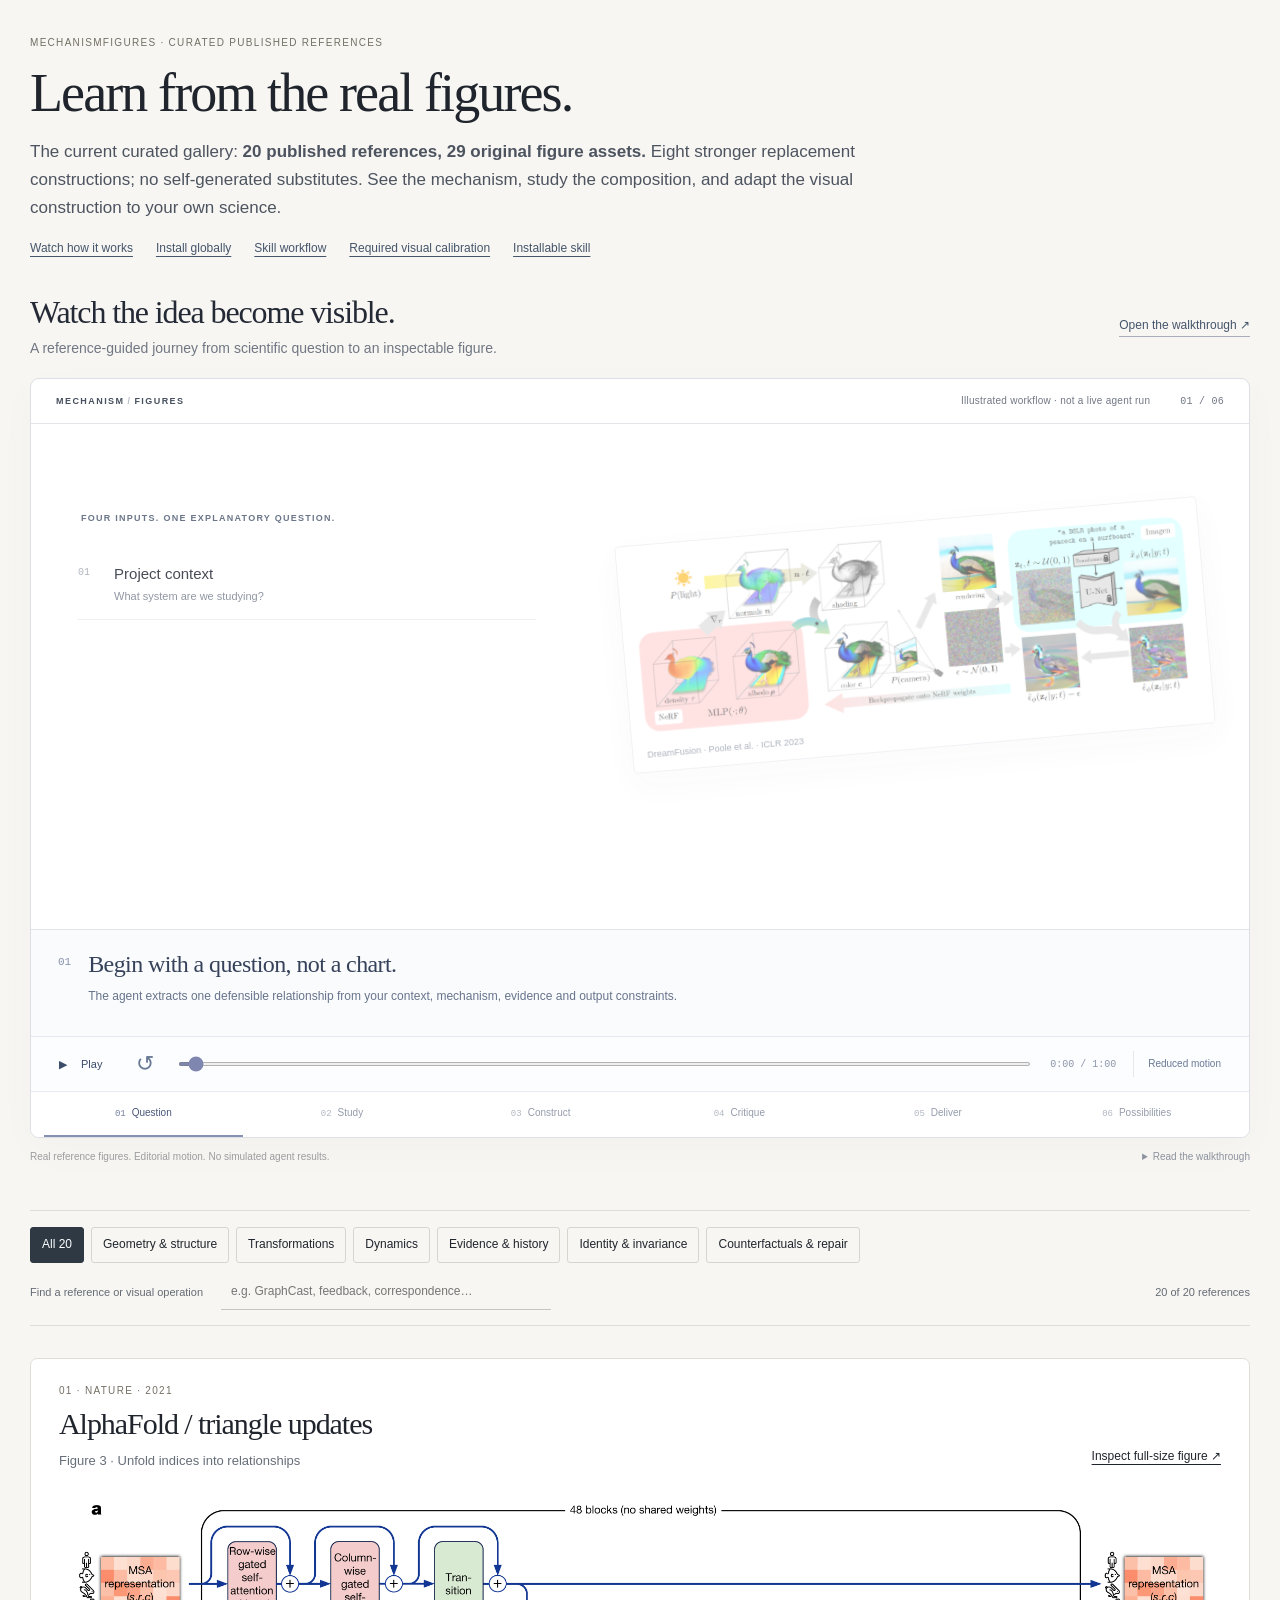
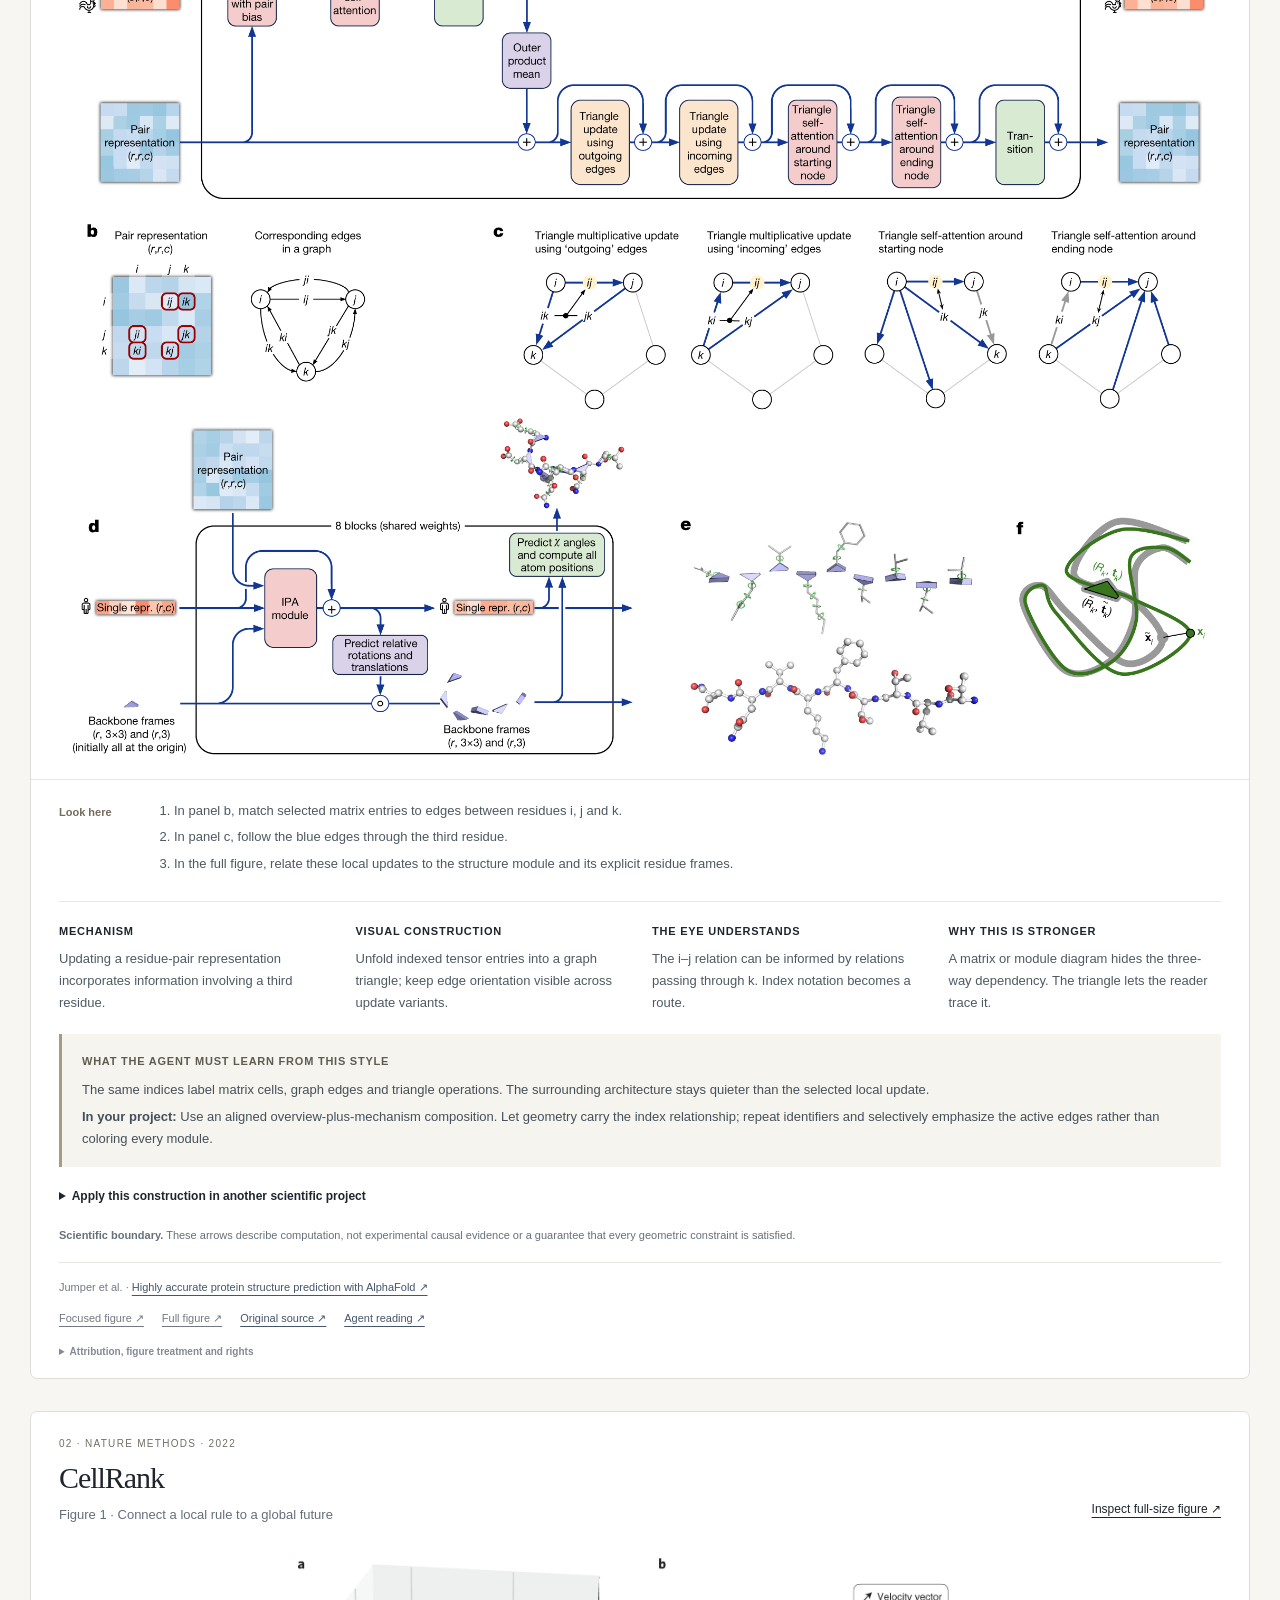
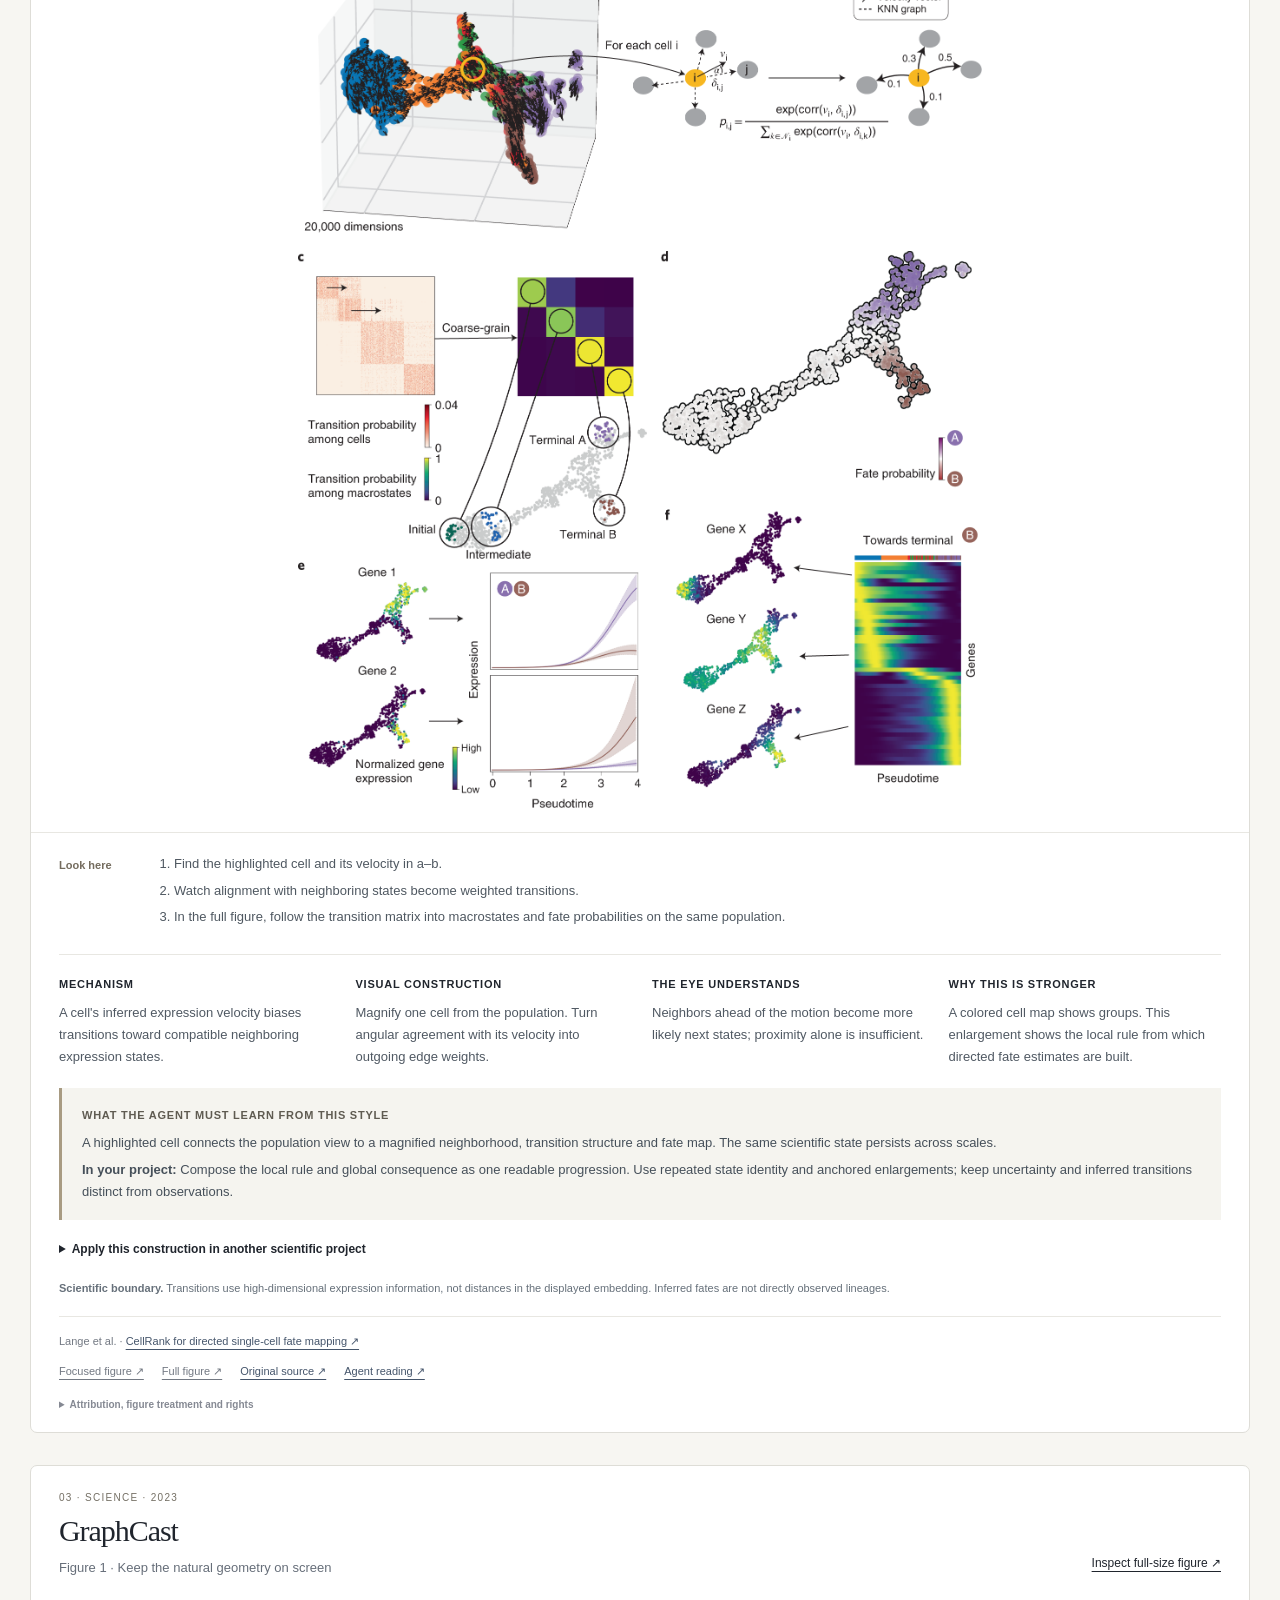
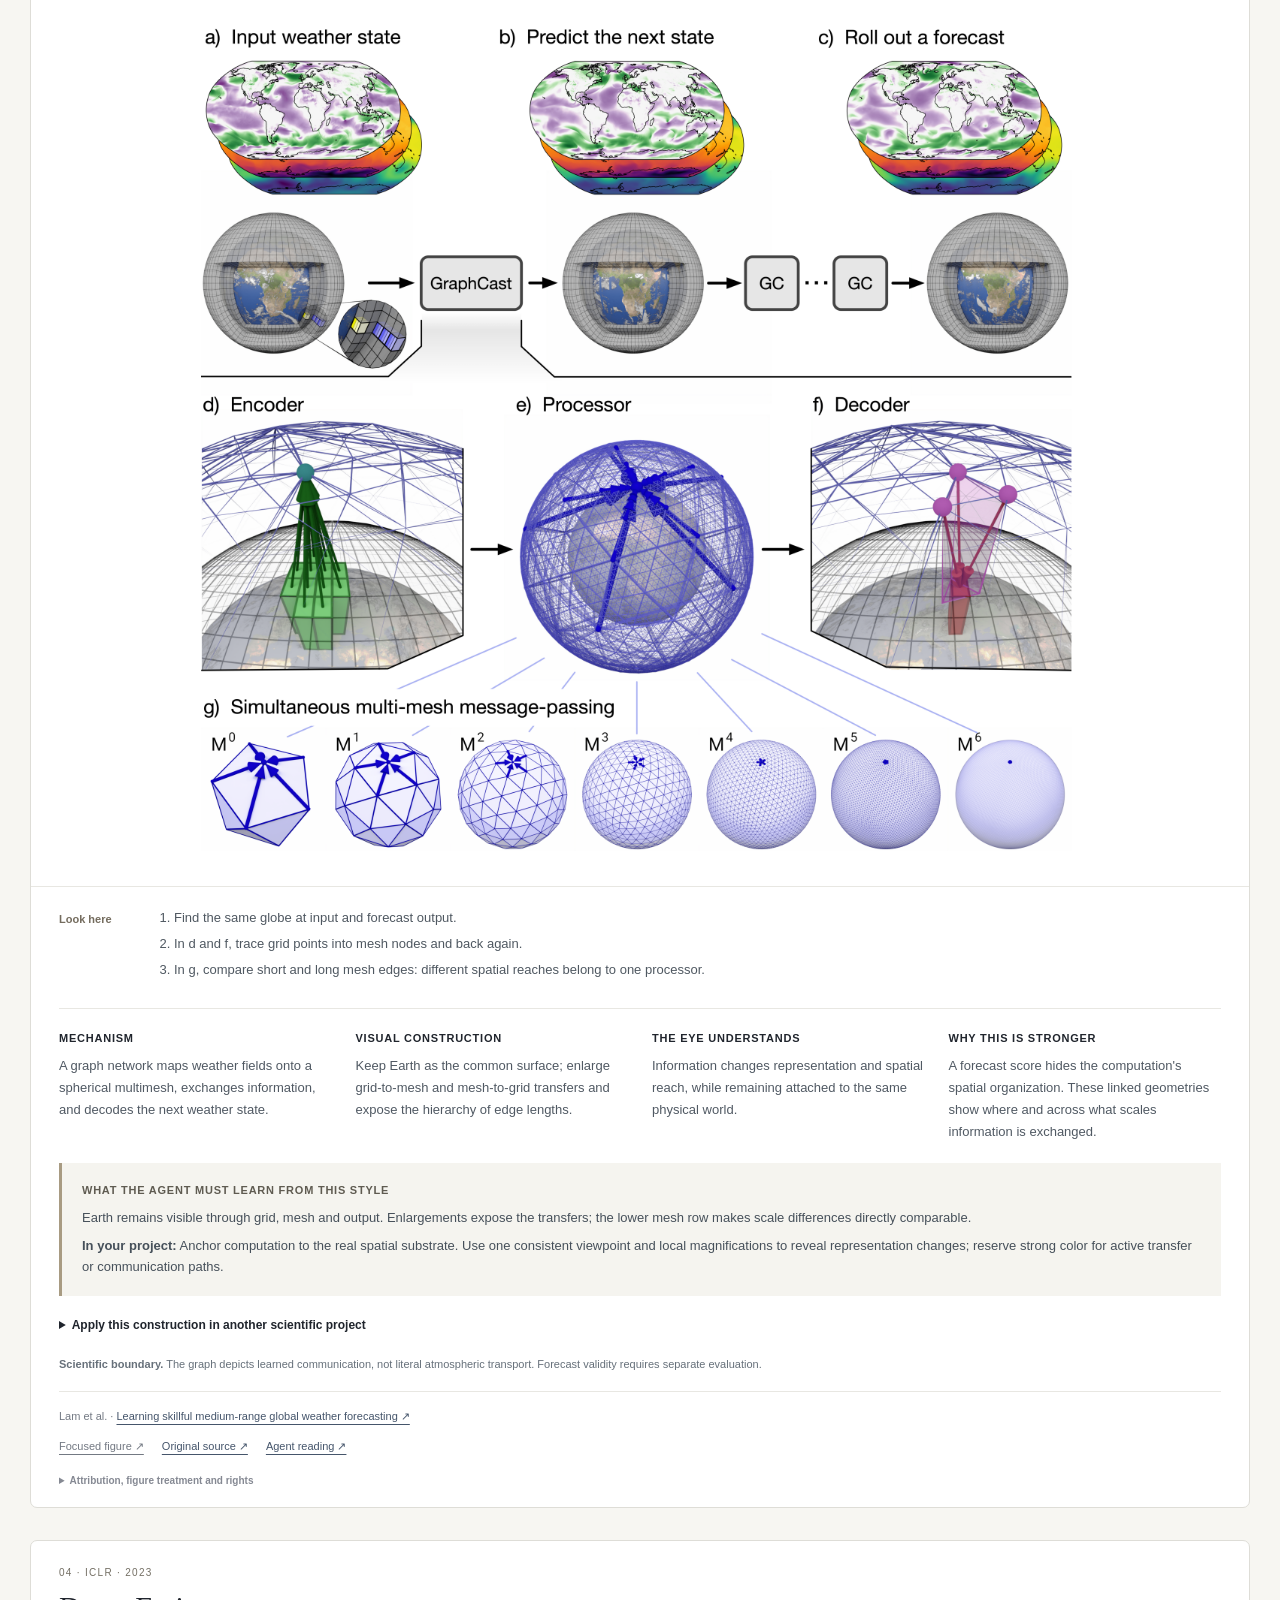
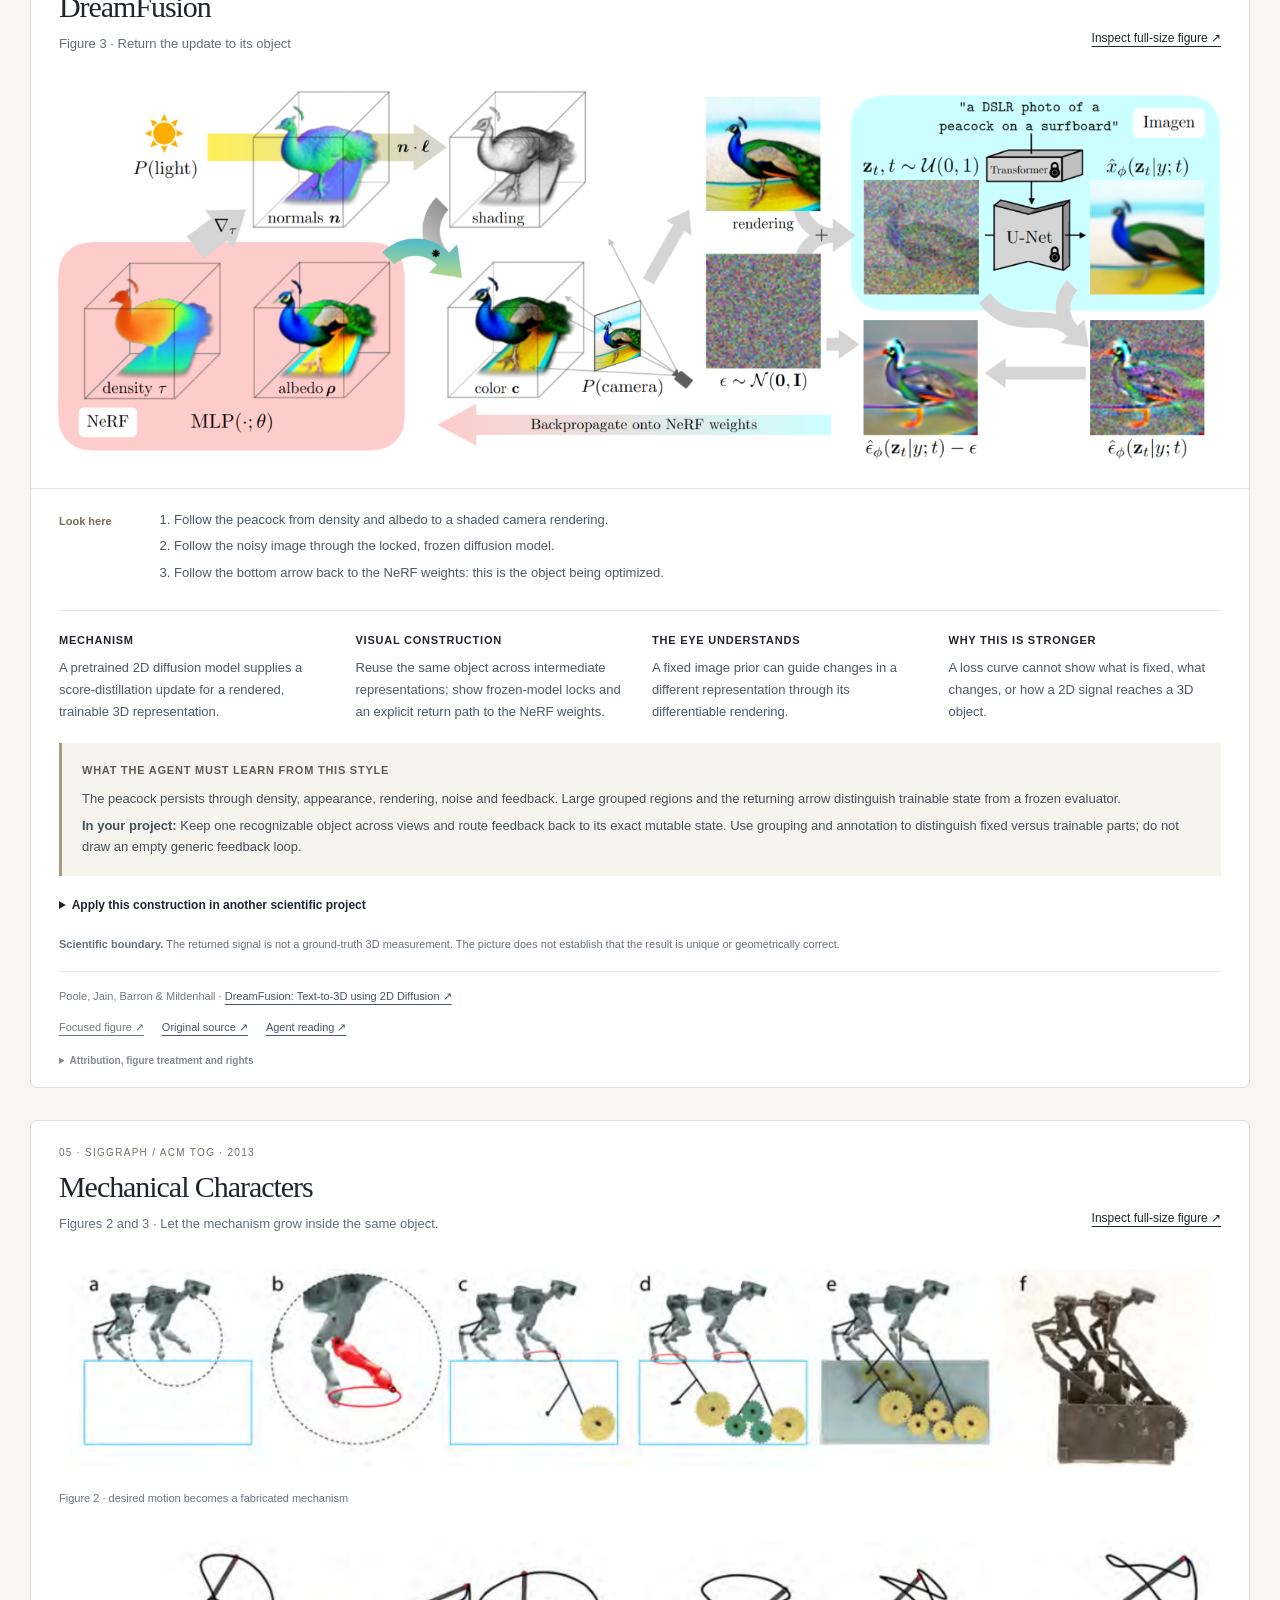
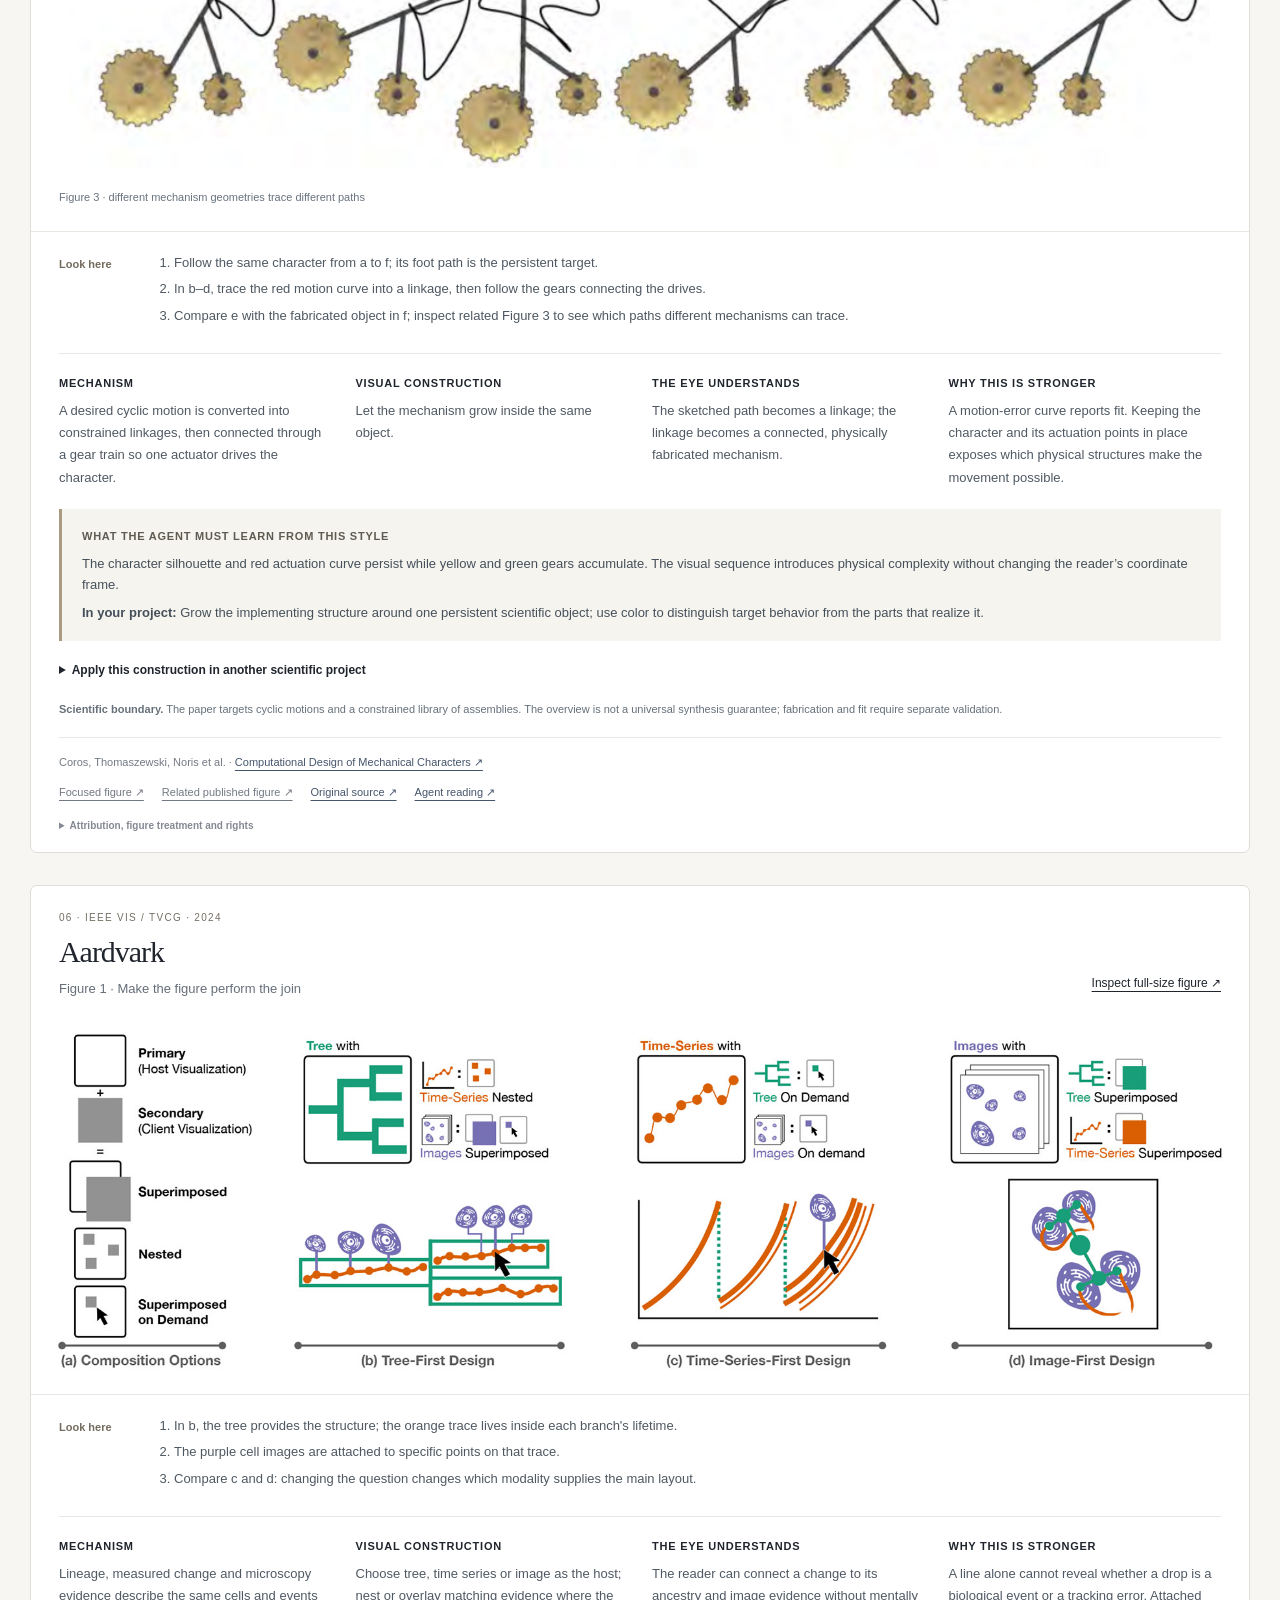
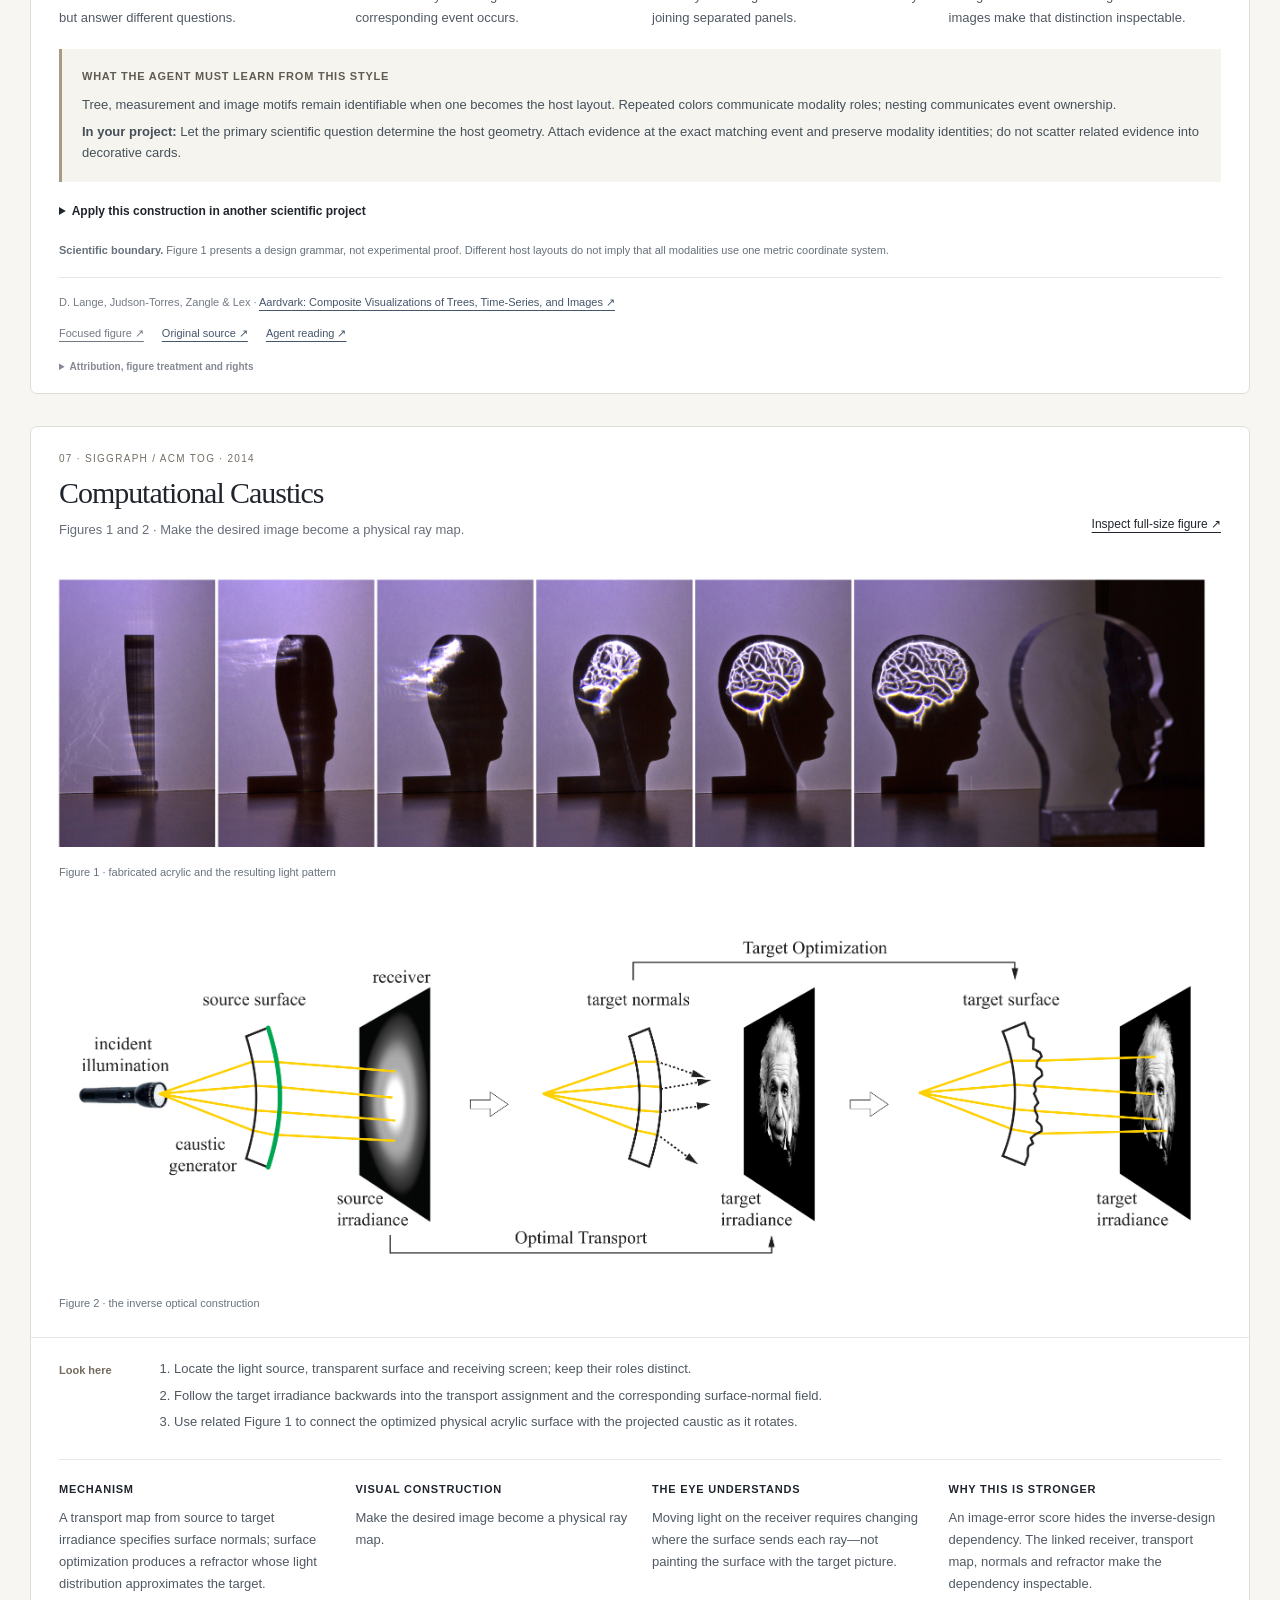
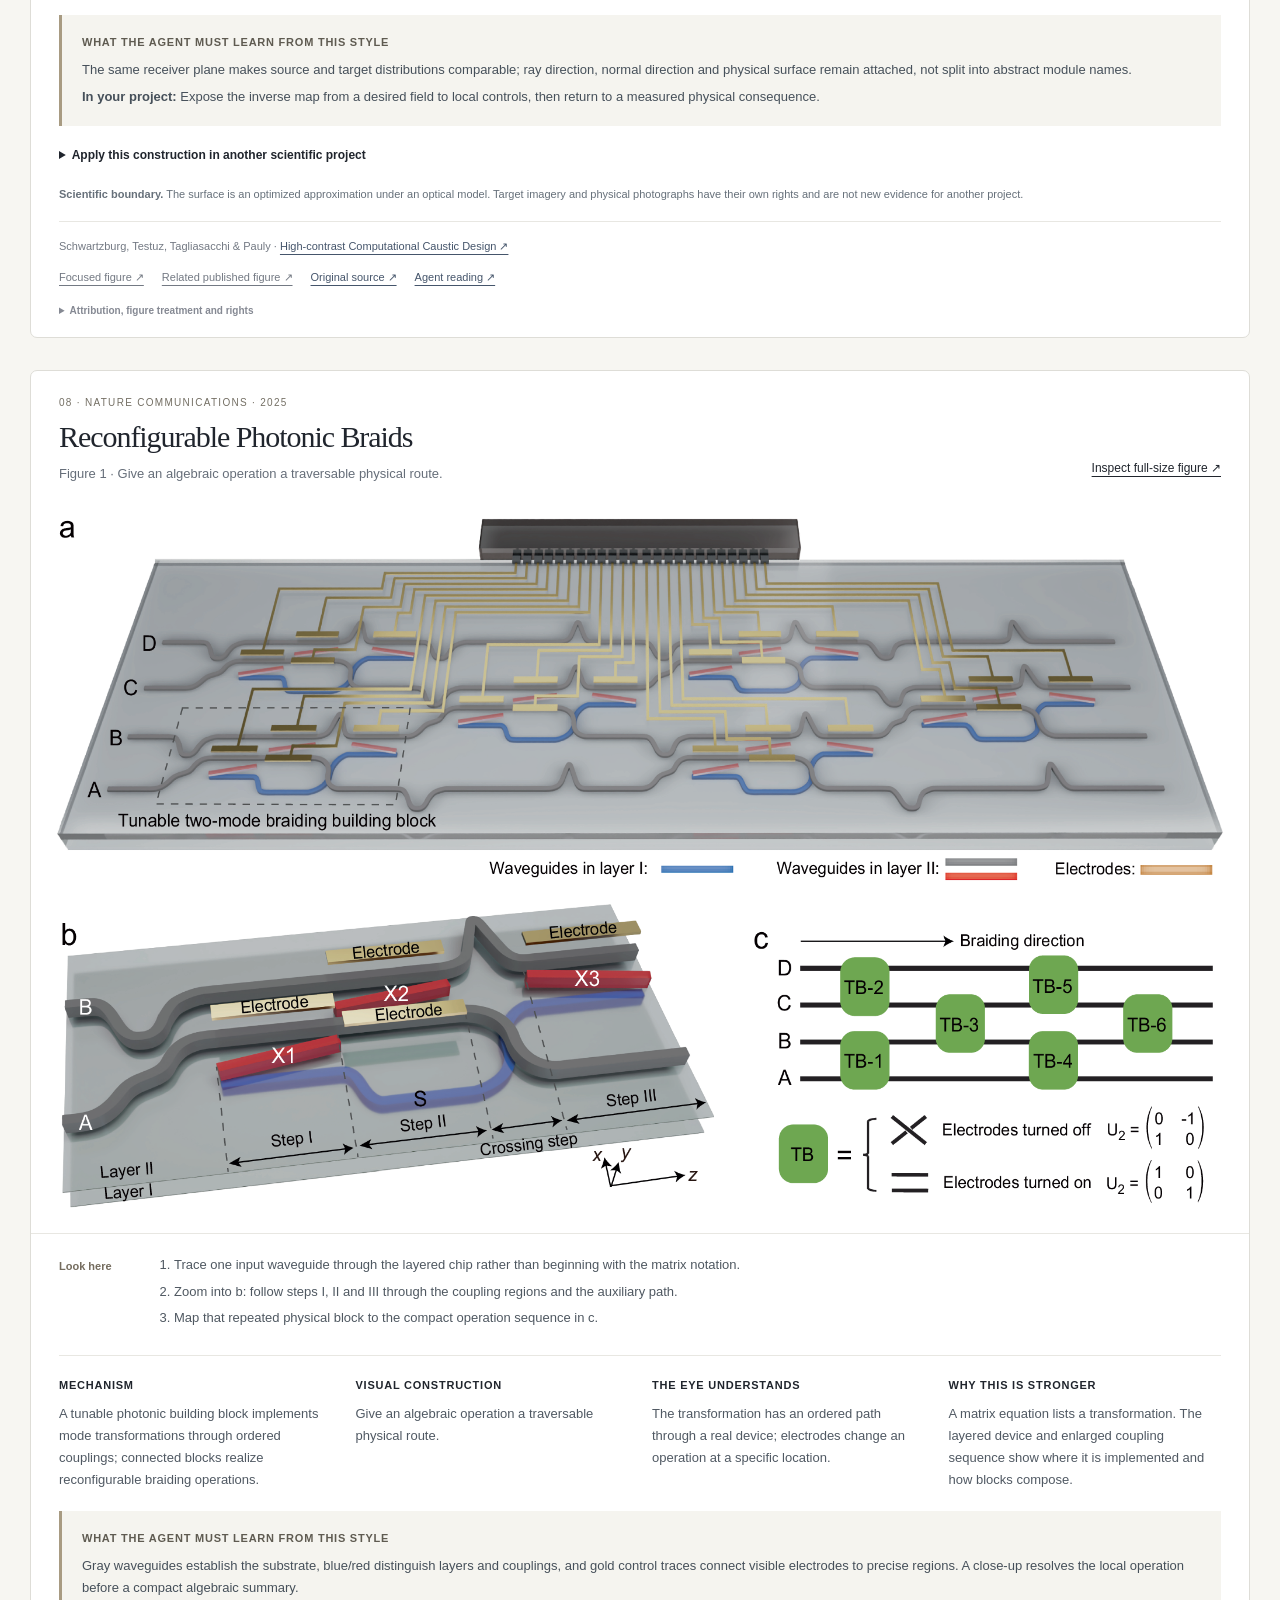
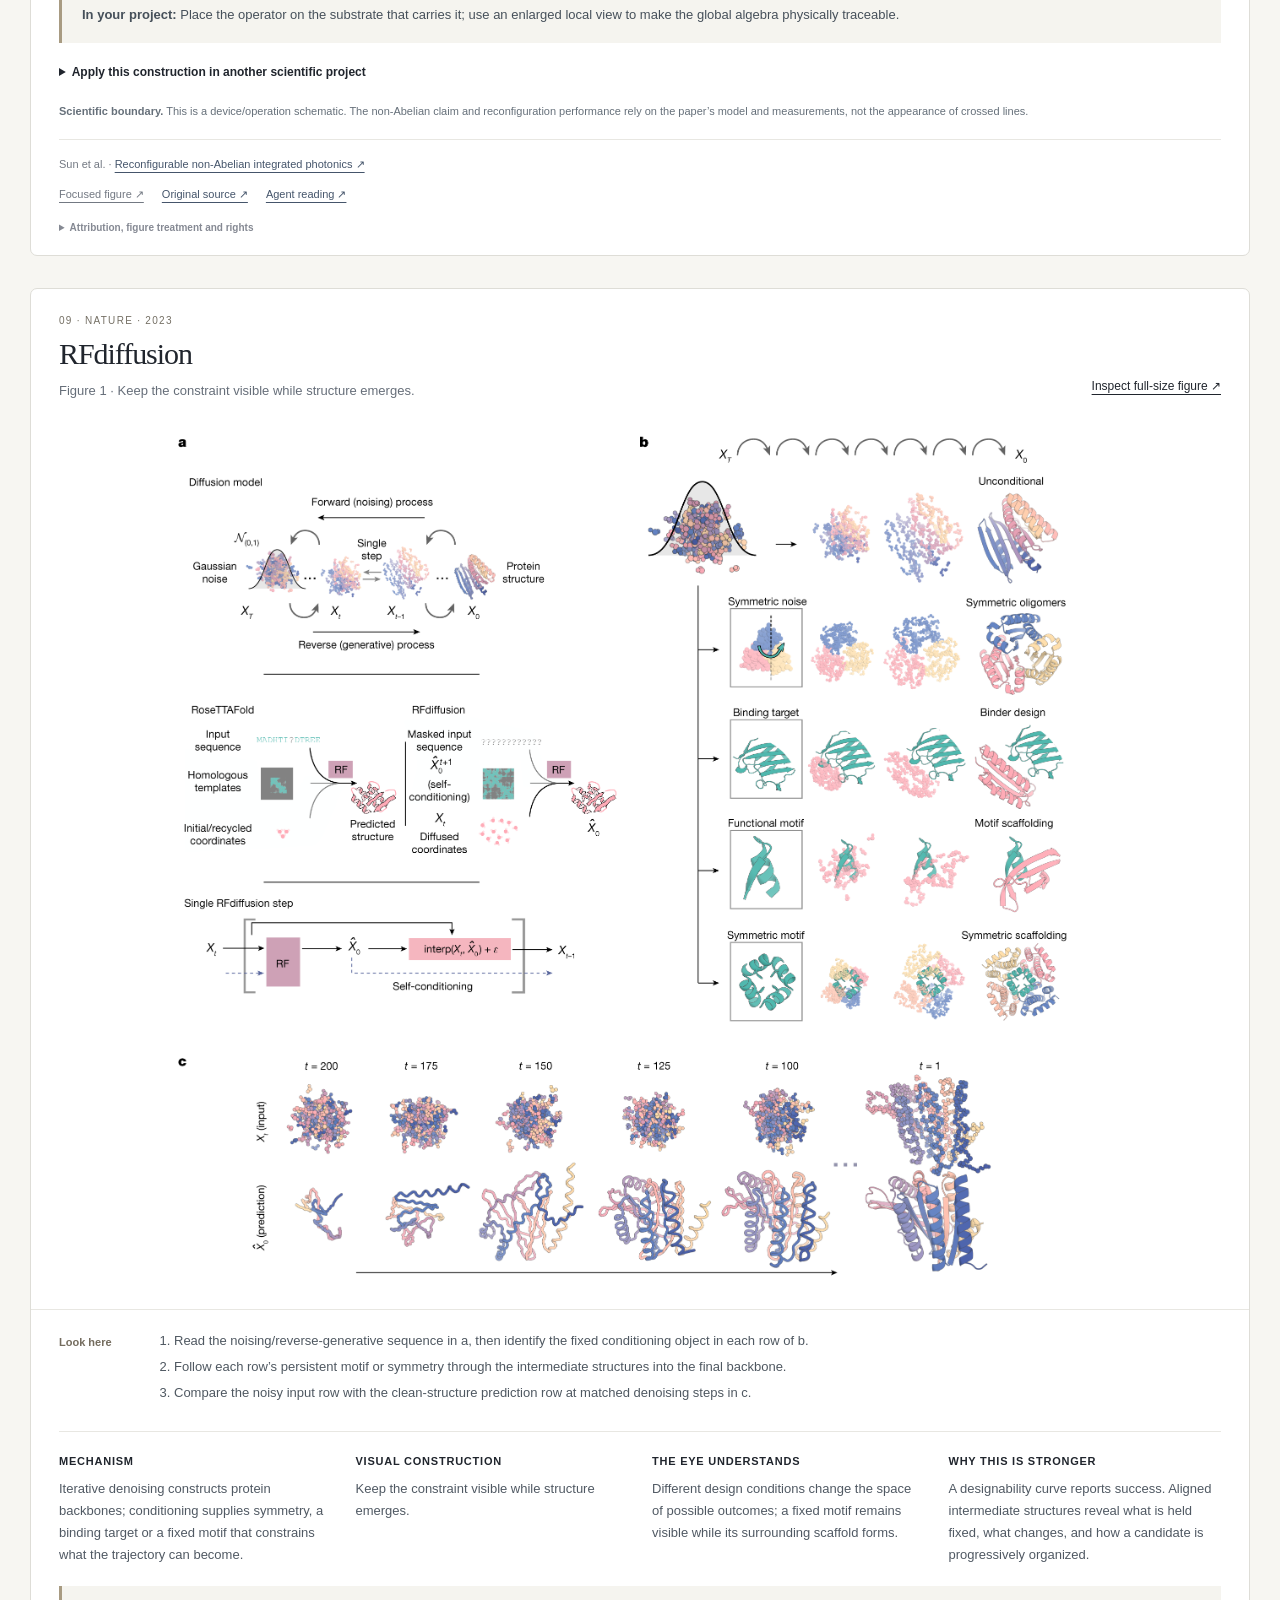
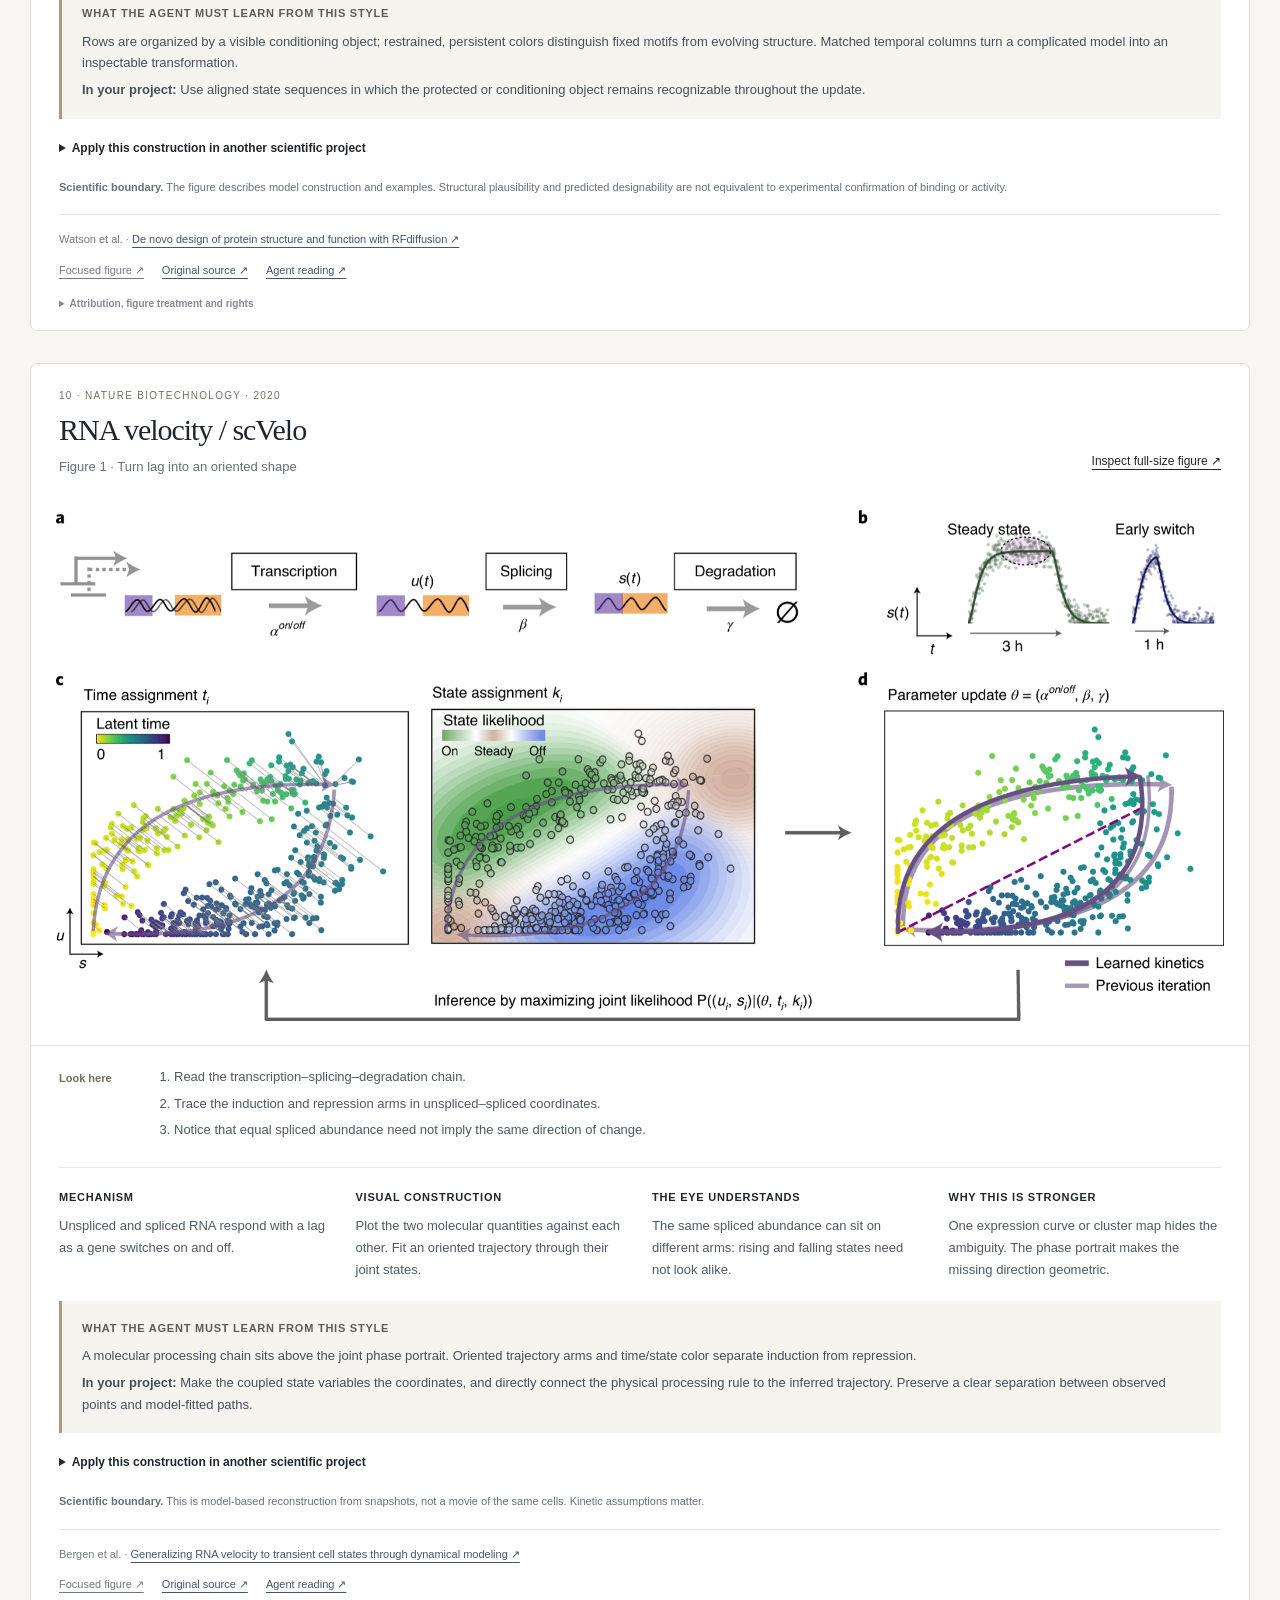
==== assets/gallery.html @ 3636e41a "Apply verified Anatomy-standard root skill layout" ====
<!doctype html><html lang="en"><head><meta charset="utf-8"><meta name="viewport" content="width=device-width,initial-scale=1"><meta name="color-scheme" content="light"><meta name="description" content="Twenty curated real published mechanism-revealing figures, with visual readings and mandatory agent style calibration."><title>MechanismFigures — curated published reference gallery</title><style>*{box-sizing:border-box}html{scroll-behavior:smooth;scroll-padding-top:25px}body{margin:0;background:#f7f6f2;color:#20252d;font:16px/1.65 -apple-system,BlinkMacSystemFont,"Segoe UI",Arial,sans-serif}main{max-width:1280px;margin:auto;padding:35px 30px 65px}h1,h2{font-family:Georgia,"Times New Roman",serif;font-weight:400;letter-spacing:-.035em}h1{font-size:54px;line-height:1.08;margin:12px 0 16px}h2{font-size:30px;line-height:1.2;margin:7px 0}h3{font-size:11px;text-transform:uppercase;letter-spacing:.07em;margin:0 0 8px}p{margin:0 0 12px}a{color:#45556b;text-underline-offset:4px}button,input{font:inherit;color:inherit}button{cursor:pointer}button:focus-visible,a:focus-visible,input:focus-visible,summary:focus-visible{outline:3px solid #7792ac;outline-offset:4px}.skip{position:absolute;top:-90px;background:white;padding:10px;z-index:30}.skip:focus{top:8px}.meta{font-size:10px;text-transform:uppercase;letter-spacing:.13em;color:#746f64;margin-bottom:4px}.intro{max-width:1040px;margin-bottom:28px}.lead{font-size:17px;color:#4d5460;max-width:870px}.top-links{display:flex;gap:23px;font-size:12px;margin-top:17px}.filter-bar{border-top:1px solid #deddd7;border-bottom:1px solid #deddd7;padding:16px 0 15px;margin-bottom:32px}nav{display:flex;flex-wrap:wrap;gap:7px}nav button{font-size:12px;padding:7px 11px;border:1px solid #d6d5ce;border-radius:3px;background:transparent}nav button[aria-pressed=true]{background:#2e3943;color:#fff;border-color:#2e3943}.search-row{display:flex;gap:18px;align-items:center;margin-top:12px}.search-row label{font-size:11px;color:#656b75}.search-row input{padding:7px 10px;border:0;border-bottom:1px solid #c7c7bf;background:transparent;font-size:12px;width:330px;max-width:100%}.search-row #count{font-size:11px;color:#656b75;margin-left:auto;white-space:nowrap}article{background:white;border:1px solid #deddd7;border-radius:7px;margin:0 0 32px;overflow:hidden;scroll-margin-top:20px}.ref-head{display:flex;justify-content:space-between;align-items:flex-end;gap:20px;padding:24px 28px 18px}.fig-name{font-size:13px;color:#666e79;margin:8px 0 0}.quiet,.asset-link{background:none;border:0;padding:5px 0;text-decoration:underline;text-underline-offset:4px;font-size:12px;white-space:nowrap}.image-stage{display:flex;align-items:center;justify-content:center;gap:15px;padding:15px 25px 24px;border-bottom:1px solid #e8e7e2;background:white}.image-button{border:0;padding:0;background:white;display:block;max-width:100%;cursor:zoom-in}.image-stage img{display:block;max-width:100%;width:auto;height:auto;max-height:850px;object-fit:contain;margin:auto}.image-stage.paired .image-button{max-width:50%;min-width:0}.reading{display:grid;grid-template-columns:82px 1fr;gap:15px;padding:20px 28px 0;font-size:13px;color:#4f5861}.reading b{font-size:11px;color:#746c5e;padding-top:3px}.reading ol{margin:0;padding-left:18px}.reading li{margin:0 0 5px}.chain{display:grid;grid-template-columns:repeat(4,minmax(0,1fr));gap:24px;margin:22px 28px 0;padding:20px 0;border-top:1px solid #e8e7e2}.chain p{font-size:13px;line-height:1.7;color:#505963;margin:0}.style-lesson{margin:0 28px 20px;padding:18px 20px;border-left:3px solid #a89b82;background:#f5f4ef}.style-lesson h3{font-size:11px;color:#5f5b51}.style-lesson p{font-size:13px;margin:6px 0 0;color:#46505a}.style-lesson strong{font-weight:600}.recipe{margin:0 28px 19px;font-size:13px}.recipe p,.recipe ol{margin:12px 0 0}.recipe ol{padding-left:20px}summary{cursor:pointer;font-size:12px;font-weight:600}.boundary{font-size:11px;line-height:1.7;color:#66707a;margin:0 28px 18px}article footer{border-top:1px solid #e8e7e2;margin:0 28px;padding:15px 0 18px;font-size:11px;color:#737983}article footer p{margin-bottom:7px}.source-links{display:flex;gap:18px;flex-wrap:wrap;align-items:center}.asset-link{font-size:11px}details.credits{margin-top:12px}.credits summary{font-size:10px;color:#858993}.credits p{margin-top:10px}.agent-rule{max-width:880px;padding:30px 0 15px}.agent-rule p{font-size:14px}.page-footer{border-top:1px solid #deddd7;padding-top:20px;margin-top:20px;font-size:11px;color:#7b8088}.page-footer p{max-width:950px}[hidden]{display:none!important}dialog{width:min(1500px,96vw);max-width:none;max-height:95vh;padding:0;border:1px solid #d6d5ce;border-radius:5px;background:white;color:#20252d}dialog::backdrop{background:#18212bcc}.viewer-bar{position:sticky;top:0;background:white;display:flex;gap:12px;align-items:center;z-index:2;padding:14px 18px;border-bottom:1px solid #e0e2e3;font-size:12px}.viewer-bar strong{margin-right:auto}.viewer-bar button,#viewer-choices button{font-size:11px;padding:6px 10px;border:1px solid #d8dadd;border-radius:2px;background:white}.viewer-bar button[aria-pressed=true],#viewer-choices button[aria-pressed=true]{background:#eef0f3}#viewer-choices{display:flex;gap:8px;flex-wrap:wrap;padding:11px 18px}#viewer-images{overflow:auto;max-height:calc(95vh - 185px);padding:15px 22px;display:flex;justify-content:center;align-items:flex-start;gap:16px}#viewer-images img{display:block;max-width:100%;height:auto;object-fit:contain}#viewer-images.multiple img{max-width:calc(50% - 8px)}#viewer-images.native{justify-content:flex-start}#viewer-images.native img{max-width:none;flex:none}#viewer-credit{border-top:1px solid #e0e2e3;margin:0;padding:12px 18px;font-size:11px;line-height:1.5;color:#68717b}@media(max-width:820px){main{padding:26px 20px 50px}h1{font-size:44px}.chain{grid-template-columns:1fr 1fr;gap:20px}.ref-head{padding:20px;display:block}.ref-head .quiet{margin-top:10px}.reading{padding:18px 20px 0}.chain{margin:20px 20px 0}.style-lesson{margin:0 20px 18px}.recipe,.boundary{margin-left:20px;margin-right:20px}article footer{margin:0 20px}.image-stage{padding:13px 15px 20px}.search-row label{display:none}}@media(max-width:480px){main{padding:22px 13px 40px}h1{font-size:37px}.lead{font-size:15px}.top-links{gap:14px;flex-wrap:wrap;font-size:11px}h2{font-size:26px}.ref-head{padding:17px 16px 13px}.image-stage{padding:9px 9px 16px}.reading{display:block;padding:16px 16px 0}.reading b{display:block;margin-bottom:5px}.reading ol{font-size:12px}.chain{margin:16px 16px 0;padding-top:16px;gap:18px 15px}.chain p{font-size:12px}h3{font-size:10px}.style-lesson{margin:0 16px 17px;padding:13px}.style-lesson p{font-size:12px}.recipe,.boundary{margin-left:16px;margin-right:16px}.search-row{gap:10px}.search-row input{width:210px;font-size:11px}.search-row #count{font-size:10px}nav button{font-size:10px;padding:6px 8px}.viewer-bar{padding:11px;gap:7px}.viewer-bar strong{font-size:11px}#viewer-images{padding:10px}#viewer-credit{font-size:10px}.image-stage img{max-height:680px}}@media(prefers-reduced-motion:reduce){html{scroll-behavior:auto}}@media print{body{background:white}.filter-bar,.top-links,.quiet,.source-links,dialog{display:none}main{padding:0}h1{font-size:34px}article{break-before:page;border:0;border-radius:0}.image-stage img{max-height:450px}.chain{grid-template-columns:repeat(4,1fr)}article[hidden]{display:block!important}.intro{margin-bottom:15px}}

/* Complementary published mechanism/result figures retain their own labels. */
.image-stage.stacked{flex-direction:column;gap:24px}.image-stage.stacked .image-button{width:100%;max-width:100%}.image-stage.stacked img{max-height:none;width:100%;height:auto}.published-panel-label{display:block;font-size:11px;line-height:1.6;color:#68727e;margin-top:9px;text-align:left;padding-left:3px}

.mechanism-motion{--motion-ink:#242936;--motion-muted:#707783;--motion-line:#e3e5e9;--motion-accent:#5b62a0;margin:34px 0 45px;color:var(--motion-ink)}.motion-heading{display:flex;align-items:center;justify-content:space-between;gap:24px;margin-bottom:18px}.motion-heading h2{font-size:32px;margin:0 0 6px}.motion-heading p{font-size:14px;color:var(--motion-muted);margin:0}.motion-expand{font-size:12px;white-space:nowrap;text-decoration:none;border-bottom:1px solid #aaaeba}.motion-shell{background:#fff;border:1px solid #dcdfe5;border-radius:9px;overflow:hidden;box-shadow:0 12px 44px #343c4e06}.motion-shell:focus-visible{outline:2px solid #7e8aac;outline-offset:5px}.motion-status{height:45px;display:flex;align-items:center;gap:18px;padding:0 25px;border-bottom:1px solid var(--motion-line);font-size:10px;letter-spacing:.025em;color:var(--motion-muted)}.motion-brand{font-size:9px;letter-spacing:.16em;font-weight:650;color:#47505e}.motion-brand span{color:#aaa0c7;margin:0 3px}.motion-disclosure{margin-left:auto}.motion-status #motion-step-count{font:10px ui-monospace,SFMono-Regular,Consolas,monospace;margin-left:12px}.motion-stage{position:relative;height:505px;isolation:isolate;overflow:hidden;background:#fff}.motion-scene{position:absolute;inset:0;padding:32px 36px;opacity:0;visibility:hidden;pointer-events:none;will-change:opacity,transform}.motion-scene[data-scene="0"]{opacity:1;visibility:visible;pointer-events:auto}.motion-scene img{display:block;max-width:100%;height:auto}.motion-scene p{margin:0}.scene-label{display:block;font-size:9px;letter-spacing:.14em;font-weight:600;color:#89909c;line-height:1.7}.motion-intake{display:grid;grid-template-columns:41% 59%;align-items:center;gap:20px;padding:35px 50px}.intake-left{z-index:2}.intake-left>.scene-label{margin-bottom:20px}.input-slip{display:grid;grid-template-columns:28px 1fr;gap:0 8px;border-bottom:1px solid #eceef1;padding:14px 0;position:relative}.input-slip>span{grid-row:span 2;font:10px/1.8 ui-monospace,monospace;color:#a3a8b1;padding-top:4px}.input-slip b{font-size:15px;font-weight:500;line-height:1.8}.input-slip em{font-size:11px;font-style:normal;color:#7a8290}.intake-right{position:relative;height:370px;margin-left:18px}.intake-paper{position:absolute;top:14px;left:4%;width:91%;padding:14px 14px 10px;border:1px solid #e6e7ed;border-radius:4px;background:#fff;transform:rotate(-3deg);box-shadow:0 12px 30px #2e365e0a;will-change:transform}.paper-credit{font-size:9px;color:#8b92a0;margin-top:9px}.question-sheet{position:absolute;top:158px;left:0;right:0;padding:23px 25px 20px;background:#fff;border:1px solid #d8dce6;box-shadow:0 16px 45px #2930430b;border-radius:4px}.question-sheet>span{font:9px ui-monospace,monospace;letter-spacing:.13em;color:#8a8fa1}.question-sheet>p{font:29px/1.25 Georgia,serif;letter-spacing:-.03em;margin:12px 0 13px}.question-sheet em{font-weight:normal;color:#5c6596}.question-rule{width:46px;height:2px;background:#b6bad0;margin:13px 0}.question-sheet small{font-size:10px;color:#89909a;line-height:1.5;display:block}.motion-calibrate{display:grid;grid-template-columns:1fr 1fr;gap:26px;align-content:center;padding-bottom:75px}.calibration-sheet{padding:20px 19px 18px;border:1px solid #e0e3e9;border-radius:4px;box-shadow:0 10px 35px #282c4407;min-width:0}.sheet-head{display:flex;align-items:center;justify-content:space-between;gap:10px;margin-bottom:20px}.sheet-head>b{font:21px Georgia,serif}.sheet-head>span{font-size:9px;color:#8a91a0}.calibration-image{position:relative;display:flex;align-items:center;justify-content:center;height:164px;margin-bottom:15px}.calibration-image img{max-height:160px;object-fit:contain}.calibration-focus{position:absolute;border:1.5px solid #888bb7;border-radius:5px;background:transparent;box-shadow:0 0 0 4px #8287b90c;pointer-events:none}.dream-focus{left:0;top:35%;width:31%;height:63%}.alpha-focus{left:34%;top:18%;width:62%;height:66%}.read-note{border-top:1px solid #e9eaf0;padding-top:13px}.read-note>span{font-size:8px;letter-spacing:.12em;color:#828ba0}.read-note p{font-size:12px;color:#536074;line-height:1.8;margin-top:6px}.calibration-rule{position:absolute;left:36px;right:36px;bottom:27px;text-align:center;font-size:12px;color:#758096}.motion-construct{padding:26px 48px 24px;display:flex;flex-direction:column;justify-content:center}.construct-label{margin-bottom:17px}.construction-paper{position:relative;width:100%;max-width:960px;margin:0 auto}.construction-paper img{width:100%;height:auto}.moving-focus{position:absolute;left:0;top:40%;width:31%;height:58%;border:2px solid #737ba5;border-radius:6px;box-shadow:0 0 0 5px #747caa0d;pointer-events:none;opacity:0}.trace-caption{display:flex;gap:14px;align-items:flex-start;min-height:56px;margin:24px auto 0;width:min(100%,850px)}.trace-number{font:12px ui-monospace,monospace;color:#727da1;border-right:1px solid #d9ddeb;padding:4px 14px 4px 0}.trace-caption b{font-size:15px;font-weight:550;line-height:1.5}.trace-caption p{font-size:12px;color:#81899a;line-height:1.7}.motion-source{font-size:9px;color:#969da9;text-align:center;margin-top:13px;line-height:1.6}.motion-review{display:grid;grid-template-columns:58% 42%;gap:30px;padding:31px 43px;align-items:center}.review-paper{min-width:0;position:relative;padding:0 0 122px}.review-paper>.scene-label{margin-bottom:25px}.review-paper img{width:100%}.review-callout{position:absolute;left:8%;bottom:9px;width:83%;padding:17px 19px;border:1px solid #e1daca;border-left:2px solid #b6a583;border-radius:3px;background:#fffdf9;box-shadow:0 5px 20px #33290c05}.review-callout>span{font-size:8px;letter-spacing:.1em;color:#9b8b72}.review-callout p{font:18px/1.5 Georgia,serif;margin-top:7px}.review-callout b{font-weight:400}.return-mark{position:absolute;right:6%;bottom:-20px;color:#8d91a8;font-size:10px}.return-mark span{font-size:21px;vertical-align:middle;margin-right:6px}.review-questions{padding:0 26px 0 10px;border-left:1px solid #e5e7ec}.review-questions>.scene-label{margin-left:15px;margin-bottom:12px}.review-question{display:flex;gap:13px;align-items:flex-start;padding:13px 14px;font-size:13px;border-bottom:1px solid #edf0f4}.review-question i{font:10px/2.2 ui-monospace,monospace;color:#929bab}.review-question span{color:#7b8596;line-height:1.7}.review-question b{font-weight:500;color:#3d495f}.release-policy{margin:17px 0 0 15px}.release-policy>span{font-size:8px;letter-spacing:.1em;color:#949aa6}.release-policy>div{display:flex;align-items:center;gap:16px;margin:4px 0}.release-policy>div>b{font:38px Georgia,serif;color:#566183}.release-policy b>span{font:14px Georgia,serif;color:#969dae}.release-policy p{font-size:10px;color:#838da0;line-height:1.7}.release-policy>small{font-size:9px;color:#969daa;line-height:1.5}.motion-deliver{display:grid;grid-template-columns:57% 43%;gap:34px;align-items:center;padding:36px 40px}.delivery-figure>.scene-label{margin-bottom:28px}.delivery-figure img{width:100%;padding:0 3px}.delivery-credit{margin-top:25px;color:#9299a5;font-size:10px;line-height:1.7}.delivery-files{display:flex;flex-direction:column;gap:10px;padding-right:29px}.file-row{display:flex;align-items:center;gap:17px;padding:15px 17px;background:white;border:1px solid #e1e5eb;border-radius:4px;box-shadow:0 5px 15px #34446204}.file-type{font:10px ui-monospace,monospace;letter-spacing:.04em;color:#858daf;width:37px;border-right:1px solid #e1e4eb;line-height:29px}.file-row b{font-size:13px;font-weight:550;display:block}.file-row small{font-size:10px;color:#8b94a3;display:block;margin-top:2px}.motion-worlds{display:grid;grid-template-columns:32% 68%;gap:20px;align-items:center;padding:25px 40px 76px}.world-copy{padding:0 5px 0 0;align-self:center}.world-copy h3{font:32px/1.2 Georgia,serif;letter-spacing:-.035em;text-transform:none;color:#29354b;margin:18px 0 16px}.world-copy>p:not(.world-boundary){font-size:13px;color:#6f7e94;line-height:1.8;max-width:280px}.world-copy #world-credit{font-size:10px;color:#929aad;line-height:1.7;margin-top:22px}.world-copy>a{font-size:10px;display:inline-block;margin-top:6px;text-decoration:none;border-bottom:1px solid #b9c0cf;color:#6c7895}.world-copy .world-boundary{font-size:9px;line-height:1.7;color:#959daf;margin-top:20px}.world-figures{position:relative;min-width:0;height:383px;align-self:center}.world-figures img{position:absolute;inset:0;margin:auto;max-width:100%;max-height:100%;object-fit:contain;opacity:0;will-change:transform,opacity}.world-figures img[data-world="0"]{opacity:1}.world-select{position:absolute;left:35px;right:35px;bottom:25px;display:flex;align-items:center;justify-content:center;gap:18px}.world-select button{background:none;border:0;border-bottom:1px solid transparent;padding:7px 0;color:#929bad;font-size:10px;line-height:1.6}.world-select button[aria-pressed=true]{color:#4d597b;border-bottom-color:#7e86a4}.motion-narration{display:flex;align-items:flex-start;gap:17px;border-top:1px solid var(--motion-line);padding:20px 27px 18px;min-height:107px;background:#fafbfd}.narration-index{font:11px/1.8 ui-monospace,monospace;color:#8691ab;margin-top:3px}.motion-narration h3{font:24px/1.2 Georgia,serif;color:#35425a;letter-spacing:-.025em;text-transform:none;margin:0 0 7px}.motion-narration p{font-size:12px;line-height:1.7;color:#818ba0;margin:0;max-width:1000px}.motion-controls{display:flex;align-items:center;gap:17px;padding:11px 23px;border-top:1px solid #e5e8ef;background:#fcfdff}.motion-controls button{font-size:11px;border:0;background:none;padding:5px;color:#687994;white-space:nowrap}.motion-controls #motion-play{display:flex;align-items:center;gap:10px;min-width:60px;text-align:left;color:#3a4a69}.play-symbol{font-size:11px;width:12px}.motion-controls #motion-replay{font-size:22px;font-weight:300;line-height:1}.motion-controls input{flex:1;min-width:50px;accent-color:#7f87b1;cursor:pointer;height:4px;border:0;padding:0}.motion-time{font:10px ui-monospace,SFMono-Regular,Consolas,monospace;color:#8d96a8;white-space:nowrap}.motion-controls #motion-mode{border-left:1px solid #e5e8ee;padding-left:14px;font-size:10px}.motion-controls #motion-mode[aria-pressed=true]{color:#4f5d7c}.motion-seek-label{position:absolute;width:1px;height:1px;overflow:hidden;clip-path:inset(50%);white-space:nowrap}.motion-chapters{display:grid;grid-template-columns:repeat(6,1fr);border-top:1px solid #e7eaf0;padding:0 13px;background:#fff}.motion-chapters button{padding:13px 4px;font-size:10px;border:0;border-bottom:2px solid transparent;background:none;color:#949cab;white-space:nowrap;text-align:center}.motion-chapters button>span{font:9px ui-monospace,monospace;margin-right:6px;color:#b1b7c2}.motion-chapters button[aria-current=step]{border-bottom-color:#8790b1;color:#465578}.motion-chapters button[aria-current=step]>span{color:#747f9e}.motion-below{display:flex;gap:20px;justify-content:space-between;align-items:flex-start;margin-top:11px;font-size:10px;color:#9b9c9e}.motion-below>p{margin:0;line-height:1.6}.motion-transcript{max-width:640px;margin-left:auto}.motion-transcript summary{font-size:10px;font-weight:400;color:#8c929e;text-align:right}.motion-transcript ol{font-size:12px;line-height:1.85;color:#6e7786;margin:14px 0 4px;padding-left:18px}.motion-transcript li+li{margin-top:10px}.motion-page{max-width:1320px;margin:auto;padding:24px 30px 45px}.motion-page-bar{display:flex;justify-content:space-between;gap:25px;border-bottom:1px solid #dfdfda;padding-bottom:17px;font-size:12px}.motion-page .mechanism-motion{margin-top:30px}.motion-page .motion-heading h2{font-size:36px}.motion-page .motion-expand{display:none}.motion-page .motion-stage{height:min(52vw,570px)}.motion-page .world-figures{height:420px}.motion-shell[data-reduced=true] *{scroll-behavior:auto!important;transition:none!important;animation:none!important}.motion-shell button:focus-visible,.motion-shell input:focus-visible{outline:2px solid #8a99bd;outline-offset:3px}.motion-shell[data-playing=false] .motion-brand span{color:#b9bbc4}
@media(max-width:1000px){.motion-stage{height:445px}.motion-scene{padding:25px 29px}.motion-intake{padding:28px 34px;grid-template-columns:43% 57%;gap:6px}.input-slip{padding:11px 0}.input-slip b{font-size:13px}.input-slip em{font-size:10px}.intake-right{height:340px;margin-left:10px}.question-sheet{top:130px;padding:20px}.question-sheet>p{font-size:25px}.motion-calibrate{padding-bottom:62px;gap:17px}.calibration-sheet{padding:17px 14px}.calibration-image{height:130px}.sheet-head{display:block}.sheet-head>span{display:block;margin-top:5px}.read-note p{font-size:11px}.construction-paper{max-width:880px}.motion-review{gap:16px;padding:22px 25px}.review-question{font-size:11px;padding:10px}.review-questions{padding-right:0}.review-callout p{font-size:16px}.review-paper{padding-bottom:125px}.release-policy>div{gap:10px}.release-policy>div>b{font-size:32px}.motion-deliver{gap:18px}.file-row{padding:12px;gap:10px}.delivery-files{padding-right:0}.file-row small{font-size:9px}.motion-worlds{grid-template-columns:33% 67%;padding-bottom:65px;gap:9px}.world-copy h3{font-size:27px}.world-figures{height:332px}.world-copy>p:not(.world-boundary){font-size:11px}.world-select{bottom:15px}.motion-narration h3{font-size:23px}.motion-page .motion-stage{height:475px}.motion-page .world-figures{height:365px}}
@media(max-width:700px){.mechanism-motion{margin:28px 0 30px}.motion-heading{align-items:flex-start;gap:15px}.motion-heading h2{font-size:26px}.motion-heading p{font-size:12px;max-width:300px}.motion-expand{font-size:10px;padding-top:4px}.motion-status{padding:0 16px;height:38px;gap:10px}.motion-brand{font-size:8px}.motion-disclosure{font-size:8px;max-width:170px;text-align:right;line-height:1.3}.motion-status #motion-step-count{display:none}.motion-stage,.motion-page .motion-stage{height:485px}.motion-scene{padding:23px}.motion-intake{grid-template-columns:1fr;gap:0;align-content:start}.intake-left>.scene-label{font-size:8px;margin:0 0 5px}.intake-left{display:grid;grid-template-columns:1fr 1fr;gap:0 18px}.intake-left>.scene-label{grid-column:span 2}.input-slip{grid-template-columns:20px 1fr;gap:0 3px;padding:9px 0}.input-slip b{font-size:11px}.input-slip em{font-size:9px;line-height:1.7}.input-slip>span{font-size:8px}.intake-right{height:273px;margin:18px 0 0}.intake-paper{top:0;left:3%;width:91%;padding:10px}.paper-credit{font-size:8px}.question-sheet{top:92px;left:5%;right:0;padding:18px 20px}.question-sheet>p{font-size:26px;margin:9px 0}.question-sheet small{font-size:8px}.question-sheet>span{font-size:8px}.question-rule{margin:10px 0}.motion-calibrate{grid-template-columns:1fr;gap:13px;align-content:start;padding:21px 20px 49px}.calibration-sheet{padding:12px 13px;display:grid;grid-template-columns:48% 52%;gap:4px 12px;align-items:center}.sheet-head{grid-column:span 2;display:flex;margin:0 0 4px;gap:10px}.sheet-head>b{font-size:17px}.sheet-head>span{font-size:8px;margin:0}.calibration-image{height:114px;margin:0}.calibration-image img{max-height:110px}.read-note{border:0;padding:0 11px 0 0}.read-note>span{font-size:7px;letter-spacing:.04em}.read-note p{font-size:10px;line-height:1.8}.calibration-rule{left:23px;right:23px;bottom:23px;font-size:10px;line-height:1.7}.motion-construct{padding:23px 20px;justify-content:center}.construct-label{font-size:8px;max-width:260px;margin-bottom:30px}.construction-paper{margin:0}.moving-focus{border-width:1.4px;border-radius:3px;box-shadow:0 0 0 3px #747caa0d}.trace-caption{margin-top:36px;min-height:78px;gap:12px}.trace-caption b{font-size:14px}.trace-caption p{font-size:11px;margin-top:3px}.motion-source{font-size:8px;text-align:left;max-width:330px;line-height:1.8;margin-top:17px}.motion-review{grid-template-columns:1fr;gap:20px;align-content:start;padding:22px 22px}.review-paper{padding:0;display:grid;grid-template-columns:1fr 1fr;gap:8px 12px;align-items:center}.review-paper>.scene-label{grid-column:span 2;font-size:8px;margin:0 0 8px}.review-paper img{grid-column:1}.review-callout{position:static;width:auto;padding:9px 10px;margin:0;box-shadow:none}.review-callout>span{font-size:6.5px;letter-spacing:.04em}.review-callout p{font-size:12px;line-height:1.5;margin-top:5px}.return-mark{right:8px;bottom:-23px;font-size:8px}.return-mark>span{font-size:16px}.review-questions{border:0;padding:5px 0 0;display:grid;grid-template-columns:1fr 1fr;gap:4px 10px}.review-questions>.scene-label{grid-column:span 2;margin:0 0 1px;font-size:8px}.review-question{padding:7px 0;gap:7px;font-size:10px;line-height:1.7}.review-question i{font-size:8px}.review-question:nth-of-type(3){grid-column:span 2}.release-policy{grid-column:span 2;margin:9px 0 0;border-top:1px solid #e6e8ee;padding-top:8px}.release-policy>span{font-size:7px}.release-policy>div{margin:0;gap:21px}.release-policy>div>b{font-size:31px}.release-policy p{font-size:9px}.release-policy>small{font-size:8px}.motion-deliver{grid-template-columns:1fr;gap:18px;padding:22px}.delivery-figure{display:grid;grid-template-columns:58% 42%;align-items:center;gap:10px}.delivery-figure>.scene-label{grid-column:span 2;font-size:8px;margin:0 0 7px}.delivery-credit{margin:0;font-size:8px;padding-right:12px}.delivery-files{gap:6px}.file-row{padding:9px 12px;gap:13px}.file-type{line-height:24px;font-size:8px;width:32px}.file-row b{font-size:11px}.file-row small{font-size:8px}.motion-worlds{display:flex;flex-direction:column;gap:11px;padding:22px 23px 78px}.world-copy{width:100%;display:grid;grid-template-columns:1fr 1fr;gap:4px 15px;align-items:center}.world-copy>.scene-label{grid-column:span 2;font-size:8px}.world-copy h3{font-size:25px;margin:4px 0;grid-column:span 2;max-width:340px}.world-copy>p:not(.world-boundary){font-size:10px;max-width:none}.world-copy #world-credit{font-size:8px;margin:0}.world-copy>a{font-size:9px;margin-top:2px;justify-self:start}.world-copy .world-boundary{font-size:7px;margin:0;line-height:1.6}.world-figures,.motion-page .world-figures{height:240px;width:100%;flex:1;min-height:200px}.world-select{left:19px;right:19px;bottom:14px;gap:0 14px;display:grid;grid-template-columns:1fr 1fr}.world-select button{font-size:8px;padding:4px 0;text-align:left}.motion-narration{padding:17px 17px 15px;gap:10px;min-height:125px}.narration-index{font-size:9px;margin-top:1px}.motion-narration h3{font-size:22px;max-width:360px;line-height:1.2}.motion-narration p{font-size:10px;line-height:1.8}.motion-controls{padding:11px 13px;gap:10px;flex-wrap:wrap}.motion-controls #motion-play{min-width:58px;font-size:10px}.motion-controls #motion-replay{font-size:20px}.motion-time{font-size:8px}.motion-controls #motion-mode{font-size:8px;padding-left:9px}.motion-chapters{padding:0 8px;grid-template-columns:repeat(3,1fr)}.motion-chapters button{font-size:9px;padding:9px 1px}.motion-chapters button>span{font-size:8px}.motion-below{font-size:8px;gap:12px}.motion-below>p{max-width:220px}.motion-transcript summary{font-size:9px;white-space:nowrap}.motion-transcript[open]{position:relative}.motion-transcript[open] ol{min-width:220px;font-size:11px}.motion-page{padding:19px 13px 30px}.motion-page .motion-heading h2{font-size:29px}.motion-page-bar{font-size:10px;padding:0 3px 13px}.motion-page .motion-stage{height:495px}.motion-page .motion-heading p{max-width:none}.motion-page .mechanism-motion{margin-top:25px}}
@media(max-width:370px){.motion-heading{display:block}.motion-expand{display:inline-block;margin-top:8px}.motion-brand{font-size:7px}.motion-status{padding:0 12px}.motion-controls #motion-mode{border:0;padding:3px 0 0;margin-left:auto}.motion-stage,.motion-page .motion-stage{height:510px}.question-sheet>p{font-size:23px}.input-slip em{font-size:8px}.review-questions{gap:3px 10px}.motion-worlds{padding-left:18px;padding-right:18px}}
@media(prefers-reduced-motion:reduce){.mechanism-motion *, .mechanism-motion *::before,.mechanism-motion *::after{scroll-behavior:auto!important;animation:none!important;transition:none!important}}
@media print{.mechanism-motion{display:none}.motion-page .mechanism-motion{display:block}.motion-page .motion-shell{display:none}.motion-page .motion-transcript{display:block;max-width:none}.motion-page .motion-transcript>ol{display:block}}

/* Keep secondary instructional copy legible, without tinting scientific images. */
.mechanism-motion .scene-label,.mechanism-motion .paper-credit,.mechanism-motion .question-sheet small,.mechanism-motion .question-sheet>span,.mechanism-motion .sheet-head>span,.mechanism-motion .read-note>span,.mechanism-motion .motion-source,.mechanism-motion .world-boundary,.mechanism-motion #world-credit,.mechanism-motion .delivery-credit,.mechanism-motion .file-row small,.mechanism-motion .release-policy>small,.mechanism-motion .release-policy>span,.mechanism-motion .release-policy p{color:#697487}.mechanism-motion .motion-narration p,.mechanism-motion .trace-caption p{color:#67748b}.mechanism-motion .motion-source{max-width:800px}.construction-paper{display:block;text-decoration:none;cursor:zoom-in}
</style></head><body><a class="skip" href="#gallery">Skip to reference figures</a><main><header class="intro"><p class="meta">MechanismFigures · curated published references</p><h1>Learn from the real figures.</h1><p class="lead">The current curated gallery: <strong>20 published references, 29 original figure assets.</strong> Eight stronger replacement constructions; no self-generated substitutes. See the mechanism, study the composition, and adapt the visual construction to your own science.</p><div class="top-links"><a href="#how-it-works">Watch how it works</a><a href="https://github.com/KumarNavish/MechanismFigures/blob/main/docs/INSTALL.md">Install globally</a><a href="../SKILL.md">Skill workflow</a><a href="../references/style-calibration.md">Required visual calibration</a><a href="https://github.com/KumarNavish/MechanismFigures/releases/latest">Installable skill</a></div></header><section class="mechanism-motion" id="how-it-works" aria-labelledby="motion-heading">
  <div class="motion-heading"><div><h2 id="motion-heading">Watch the idea become visible.</h2><p>A reference-guided journey from scientific question to an inspectable figure.</p></div><a class="motion-expand" href="motion.html">Open the walkthrough ↗</a></div>
  <div class="motion-shell" tabindex="0" aria-label="MechanismFigures animated walkthrough. Space plays or pauses; arrow keys seek.">
    <div class="motion-status"><span class="motion-brand">MECHANISM<span>/</span>FIGURES</span><span class="motion-disclosure">Illustrated workflow · not a live agent run</span><span id="motion-step-count">01 / 06</span></div>
    <div class="motion-stage">
      <div class="motion-scene motion-intake" data-scene="0" aria-hidden="false">
        <div class="intake-left"><div class="scene-label" data-enter="0">FOUR INPUTS. ONE EXPLANATORY QUESTION.</div><div class="input-slip" data-enter="0.3"><span>01</span><b>Project context</b><em>What system are we studying?</em></div><div class="input-slip" data-enter="0.8"><span>02</span><b>Mechanism or result</b><em>What changes—and why?</em></div><div class="input-slip" data-enter="1.3"><span>03</span><b>Data & evidence</b><em>What can the figure honestly claim?</em></div><div class="input-slip" data-enter="1.8"><span>04</span><b>Output constraints</b><em>Who reads it, and at what size?</em></div></div>
        <div class="intake-right"><div class="intake-paper" data-enter="0.5"><img src="calibration/f022cea5-dreamfusion.png" alt="DreamFusion published Figure 3: a 3D representation, renderer, frozen image model and return update."><div class="paper-credit">DreamFusion · Poole et al. · ICLR 2023</div></div><div class="question-sheet" data-enter="2.5"><span>THE FIGURE'S ONE JOB</span><p>Show <em>what changes</em><br>and how the feedback reaches it.</p><div class="question-rule"></div><small>Example reading of the published mechanism—not a new result.</small></div></div>
      </div>
      <div class="motion-scene motion-calibrate" data-scene="1" aria-hidden="true" inert>
        <div class="calibration-sheet" data-enter="0.1"><div class="sheet-head"><b>DreamFusion</b><span>Figure 3 · ICLR 2023</span></div><div class="calibration-image"><img src="calibration/f022cea5-dreamfusion.png" alt="Actual DreamFusion figure; the same object persists from representation to rendered view and feedback."><div class="calibration-focus dream-focus" data-enter="2.0"></div></div><div class="read-note" data-enter="2.5"><span>OBSERVE THE CONSTRUCTION</span><p>One object survives every transformation.<br>The update returns to that same object.</p></div></div>
        <div class="calibration-sheet" data-enter="0.8"><div class="sheet-head"><b>AlphaFold</b><span>Figure 3b–c · Nature 2021</span></div><div class="calibration-image"><img src="calibration/94866d7c-alphafold.png" alt="Actual AlphaFold panels b–c: pair-representation entries become edges and triangle update operations."><div class="calibration-focus alpha-focus" data-enter="4.1"></div></div><div class="read-note" data-enter="4.6"><span>OBSERVE THE VISUAL GRAMMAR</span><p>Abstract indices become visible relations.<br>Only the active operation is emphasized.</p></div></div>
        <div class="calibration-rule" data-enter="6.2">Inspect the actual pixels. Borrow the explanatory operation—not just a palette.</div>
      </div>
      <div class="motion-scene motion-construct" data-scene="2" aria-hidden="true" inert>
        <div class="scene-label construct-label">FOLLOW ONE OBJECT THROUGH THE MECHANISM</div>
        <a class="construction-paper" href="gallery.html#dreamfusion" aria-label="Inspect the original DreamFusion reference"><img src="calibration/f022cea5-dreamfusion.png" alt="Unchanged published DreamFusion Figure 3. Editorial framing traces the mutable object, rendering, fixed evaluator and return update."><div class="moving-focus" id="motion-focus"></div></a>
        <div class="trace-caption"><span class="trace-number" id="trace-number">01</span><div><b id="trace-title">Find the state that can change.</b><p id="trace-body">The trainable 3D representation is the object being optimized.</p></div></div>
        <div class="motion-source">DreamFusion, Figure 3 · Poole et al., ICLR 2023 · Click the unchanged published figure to inspect it.</div>
      </div>
      <div class="motion-scene motion-review" data-scene="3" aria-hidden="true" inert>
        <div class="review-paper" data-enter="0.2"><div class="scene-label">RETURN TO THE SAME OBJECT</div><img src="calibration/f022cea5-dreamfusion.png" alt="DreamFusion reference figure remains visible while the workflow asks whether the update and evidence are clear."><div class="review-callout" data-enter="3.0"><span>REVISE THE PICTURE, NOT THE SCORE</span><p>Could a reader tell<br><b>which object this update changes?</b></p></div><div class="return-mark" data-enter="4.2"><span>↶</span> Reinspect the return path</div></div>
        <div class="review-questions"><div class="scene-label">QUESTIONS BEFORE ACCEPTANCE</div><div class="review-question" data-enter="0.7"><i>01</i><span>Can the mechanism be traced<br><b>without the caption?</b></span></div><div class="review-question" data-enter="1.9"><i>02</i><span>Do the geometry and arrows<br><b>match the evidence?</b></span></div><div class="review-question" data-enter="3.1"><i>03</i><span>Does the actual-size render<br><b>meet the chosen references?</b></span></div><div class="release-policy" data-enter="5.6"><span>RELEASE POLICY, NOT A LIVE SCORE</span><div><b>90<span>/100</span></b><p>Every dimension ≥ 4/5<br>Fidelity 5/5 · all hard gates pass</p></div><small>If it falls short, change the construction and review again.</small></div></div>
      </div>
      <div class="motion-scene motion-deliver" data-scene="4" aria-hidden="true" inert>
        <div class="delivery-figure" data-enter="0.1"><div class="scene-label">A FIGURE IS NOT FINISHED WITHOUT ITS EVIDENCE</div><img src="calibration/f022cea5-dreamfusion.png" alt="DreamFusion published reference used to illustrate the expected visual target, not presented as an output of MechanismFigures."><div class="delivery-credit">Published reference shown for calibration.<br>The files at right describe the required handoff.</div></div>
        <div class="delivery-files"><div class="file-row" data-enter="0.5"><span class="file-type">SVG</span><div><b>Editable figure</b><small>Geometry and labels you can refine</small></div></div><div class="file-row" data-enter="1.2"><span class="file-type">PNG</span><div><b>Actual-size preview</b><small>Inspect what the reader will see</small></div></div><div class="file-row" data-enter="1.9"><span class="file-type">MD</span><div><b>Caption & scientific limits</b><small>What is shown—and what is not proved</small></div></div><div class="file-row" data-enter="2.6"><span class="file-type">SRC</span><div><b>Code & source evidence</b><small>Reproduce the data-to-image mapping</small></div></div><div class="file-row" data-enter="3.3"><span class="file-type">JSON</span><div><b>Version-bound review</b><small>Claims, image hashes, critique, revisions</small></div></div></div>
      </div>
      <div class="motion-scene motion-worlds" data-scene="5" aria-hidden="true" inert>
        <div class="world-copy"><span class="scene-label">THE QUALITY STANDARD TO AIM FOR</span><h3 id="world-title">Keep the physical world visible.</h3><p id="world-lesson">Let the natural geometry carry the computation.</p><div id="world-credit">GraphCast · Lam et al. · Science 2023</div><a id="world-link" href="gallery.html#graphcast">Inspect the published reference ↗</a><p class="world-boundary">These are published calibration references,<br>not figures generated by this skill.</p></div>
        <div class="world-figures"><img data-world="0" src="calibration/7b9f9e1b-graphcast.png" alt="GraphCast published figure: weather fields, grid-to-mesh maps and multiscale communication on Earth."><img data-world="1" src="calibration/e3277e8e-cellrank.png" alt="CellRank published figure: local velocities, transitions, macrostates and fate probabilities."><img data-world="2" src="calibration/82942714-alphafold.png" alt="AlphaFold published figure: pair representations, triangle updates and structural frames."><img data-world="3" src="calibration/afe52f89-congealing.jpg" alt="Neural Congealing published figure: corresponding butterfly parts stay aligned and receive the same transferred edit."></div>
        <div class="world-select" role="group" aria-label="Explore the reference-quality targets"><button type="button" data-world-select="0" aria-pressed="true">Physical geometry</button><button type="button" data-world-select="1" aria-pressed="false">Local → global</button><button type="button" data-world-select="2" aria-pressed="false">Geometric computation</button><button type="button" data-world-select="3" aria-pressed="false">Correspondence</button></div>
      </div>
    </div>
    <div class="motion-narration" aria-live="off"><span class="narration-index" id="motion-narration-index">01</span><div><h3 id="motion-narration-title">Begin with a question, not a chart.</h3><p id="motion-narration-body">The agent extracts one defensible relationship from your context, mechanism, evidence and output constraints.</p></div></div>
    <div class="motion-controls"><button id="motion-play" type="button" aria-label="Play walkthrough"><span class="play-symbol" aria-hidden="true">▶</span><span id="motion-play-text">Play</span></button><button id="motion-replay" type="button" aria-label="Replay walkthrough">↺</button><label class="motion-seek-label" for="motion-seek">Animation timeline</label><input id="motion-seek" type="range" min="0" max="60" step="0.1" value="0" aria-valuetext="0 seconds of 60"><span class="motion-time"><span id="motion-time">0:00</span> / 1:00</span><button type="button" id="motion-mode" aria-pressed="false">Reduced motion</button></div>
    <div class="motion-chapters" role="group" aria-label="Walkthrough chapters"><button type="button" data-chapter="0" aria-current="step"><span>01</span>Question</button><button type="button" data-chapter="1"><span>02</span>Study</button><button type="button" data-chapter="2"><span>03</span>Construct</button><button type="button" data-chapter="3"><span>04</span>Critique</button><button type="button" data-chapter="4"><span>05</span>Deliver</button><button type="button" data-chapter="5"><span>06</span>Possibilities</button></div>
  </div>
  <noscript><p class="motion-nojs">Animation requires JavaScript. The complete six-step transcript below and all published reference images remain available.</p></noscript>
  <div class="motion-below"><p>Real reference figures. Editorial motion. No simulated agent results.</p><details class="motion-transcript"><summary>Read the walkthrough</summary><ol><li><b>Question.</b> Start from project context, the scientific mechanism, actual evidence and output constraints. State one relationship the reader must see.</li><li><b>Study.</b> Open two real approved figures. Record how their geometry, composition and annotation make the relationship visible.</li><li><b>Construct.</b> Map that visual operation to the project's true entities and update. Here, attention follows DreamFusion's state, rendering, fixed evaluator and return update; this is a reading of a published example, not new research.</li><li><b>Critique.</b> Test the rendered figure against its evidence, a captionless prediction and the chosen references. A score below the policy threshold triggers a revision, not an inflated evaluation.</li><li><b>Deliver.</b> Provide an editable figure, final-size preview, caption, generating code/evidence and a review bound to those exact files.</li><li><b>Possibilities.</b> Physical substrates, local-to-global dynamics, geometric computation and persistent correspondences are among the visual constructions the skill teaches. The displayed results belong to the original publication authors and are calibration targets, not outputs of the skill.</li></ol></details></div>
</section>
<section class="filter-bar" aria-label="Find a reference"><nav aria-label="Mechanism families"><button type="button" data-filter="all" aria-pressed="true">All 20</button><button type="button" data-filter="structure" aria-pressed="false">Geometry & structure</button><button type="button" data-filter="transformation" aria-pressed="false">Transformations</button><button type="button" data-filter="dynamics" aria-pressed="false">Dynamics</button><button type="button" data-filter="evidence" aria-pressed="false">Evidence & history</button><button type="button" data-filter="invariance" aria-pressed="false">Identity & invariance</button><button type="button" data-filter="contrast" aria-pressed="false">Counterfactuals & repair</button></nav><div class="search-row"><label for="search">Find a reference or visual operation</label><input id="search" type="search" placeholder="e.g. GraphCast, feedback, correspondence…"><span id="count" role="status">20 of 20 references</span></div></section><section id="gallery"><article id="alphafold" data-group="structure"><header class="ref-head"><div><p class="meta">01 · Nature · 2021</p><h2>AlphaFold / triangle updates</h2><p class="fig-name">Figure 3 · Unfold indices into relationships</p></div><button type="button" class="quiet" data-open="alphafold">Inspect full-size figure ↗</button></header><div class="image-stage"><button type="button" class="image-button" data-open="alphafold" aria-label="Inspect AlphaFold / triangle updates at full size"><img src="calibration/82942714-alphafold.png" alt="AlphaFold / triangle updates — Figure 3. Match matrix entries ij, ik and jk to triangle edges; follow the blue routes through the third residue." loading="eager" decoding="async"></button></div><div class="reading"><b>Look here</b><ol><li>In panel b, match selected matrix entries to edges between residues i, j and k.</li><li>In panel c, follow the blue edges through the third residue.</li><li>In the full figure, relate these local updates to the structure module and its explicit residue frames.</li></ol></div><div class="chain"><div><h3>Mechanism</h3><p>Updating a residue-pair representation incorporates information involving a third residue.</p></div><div><h3>Visual construction</h3><p>Unfold indexed tensor entries into a graph triangle; keep edge orientation visible across update variants.</p></div><div><h3>The eye understands</h3><p>The i–j relation can be informed by relations passing through k. Index notation becomes a route.</p></div><div><h3>Why this is stronger</h3><p>A matrix or module diagram hides the three-way dependency. The triangle lets the reader trace it.</p></div></div><div class="style-lesson"><h3>What the agent must learn from this style</h3><p>The same indices label matrix cells, graph edges and triangle operations. The surrounding architecture stays quieter than the selected local update.</p><p><strong>In your project:</strong> Use an aligned overview-plus-mechanism composition. Let geometry carry the index relationship; repeat identifiers and selectively emphasize the active edges rather than coloring every module.</p></div><details class="recipe"><summary>Apply this construction in another scientific project</summary><p><strong>Map the objects.</strong> Residues → your entities; pair entries → relational state; triangle routes → the actual dependencies in the update equation.</p><p><strong>Keep the relationship.</strong> Use the same entity labels and edge orientation in the equation, matrix and geometric view.</p><ol><li>Select one output relation and the smallest set of inputs needed to update it.</li><li>Expand its indices into entities arranged so each dependency is traceable.</li><li>Place the algebra next to those same routes; emphasize only the active terms.</li></ol><p><strong>Acceptance test.</strong> Can every highlighted edge be matched to a term in the update? Do not imply physical transport or causation when it is only computation.</p><p><strong>Do not copy literally.</strong> Do not draw triangles merely because the method contains three modules.</p></details><p class="boundary"><strong>Scientific boundary.</strong> These arrows describe computation, not experimental causal evidence or a guarantee that every geometric constraint is satisfied.</p><footer><p>Jumper et al. · <a href="https://www.nature.com/articles/s41586-021-03819-2/figures/3" target="_blank" rel="noopener noreferrer">Highly accurate protein structure prediction with AlphaFold ↗</a></p><div class="source-links"><button type="button" class="asset-link" data-open="alphafold" data-asset="assets/calibration/94866d7c-alphafold.png">Focused figure ↗</button><button type="button" class="asset-link" data-open="alphafold" data-asset="assets/calibration/82942714-alphafold.png">Full figure ↗</button><a href="https://media.springernature.com/full/springer-static/image/art%3A10.1038%2Fs41586-021-03819-2/MediaObjects/41586_2021_3819_Fig3_HTML.png" target="_blank" rel="noopener noreferrer">Original source ↗</a><a href="../references/cases/alphafold.md">Agent reading ↗</a></div><details class="credits"><summary>Attribution, figure treatment and rights</summary><p>Article Rights and permissions states CC BY 4.0; reviewed figure credit lines contain no separate restriction. Original and focused assets are separately labeled.</p><p>Publisher Figure 3; panels b–c cropped together. Full figure available in the viewer. Full published figure</p><a href="https://www.nature.com/articles/s41586-021-03819-2" target="_blank" rel="noopener noreferrer">Source terms ↗</a> · <a href="https://creativecommons.org/licenses/by/4.0/">CC-BY-4.0</a></details></footer></article><article id="cellrank" data-group="dynamics"><header class="ref-head"><div><p class="meta">02 · Nature Methods · 2022</p><h2>CellRank</h2><p class="fig-name">Figure 1 · Connect a local rule to a global future</p></div><button type="button" class="quiet" data-open="cellrank">Inspect full-size figure ↗</button></header><div class="image-stage"><button type="button" class="image-button" data-open="cellrank" aria-label="Inspect CellRank at full size"><img src="calibration/e3277e8e-cellrank.png" alt="CellRank — Figure 1. Find the highlighted cell, then follow its velocity arrow into the differently weighted outgoing transitions." loading="lazy" decoding="async"></button></div><div class="reading"><b>Look here</b><ol><li>Find the highlighted cell and its velocity in a–b.</li><li>Watch alignment with neighboring states become weighted transitions.</li><li>In the full figure, follow the transition matrix into macrostates and fate probabilities on the same population.</li></ol></div><div class="chain"><div><h3>Mechanism</h3><p>A cell&#x27;s inferred expression velocity biases transitions toward compatible neighboring expression states.</p></div><div><h3>Visual construction</h3><p>Magnify one cell from the population. Turn angular agreement with its velocity into outgoing edge weights.</p></div><div><h3>The eye understands</h3><p>Neighbors ahead of the motion become more likely next states; proximity alone is insufficient.</p></div><div><h3>Why this is stronger</h3><p>A colored cell map shows groups. This enlargement shows the local rule from which directed fate estimates are built.</p></div></div><div class="style-lesson"><h3>What the agent must learn from this style</h3><p>A highlighted cell connects the population view to a magnified neighborhood, transition structure and fate map. The same scientific state persists across scales.</p><p><strong>In your project:</strong> Compose the local rule and global consequence as one readable progression. Use repeated state identity and anchored enlargements; keep uncertainty and inferred transitions distinct from observations.</p></div><details class="recipe"><summary>Apply this construction in another scientific project</summary><p><strong>Map the objects.</strong> Cell → your state; neighborhood → admissible next states; edge weight → transition probability; terminal fate → long-run outcome.</p><p><strong>Keep the relationship.</strong> Preserve state identity through local graph, transition matrix and global map. Distinguish inferred transitions from observed histories.</p><ol><li>Enlarge one state and label its possible next steps.</li><li>Show how the update defines their relative probabilities.</li><li>Compress the same transition system into macrostates and show the resulting outcome distribution.</li></ol><p><strong>Acceptance test.</strong> Can the reader trace a global claim back to its local update? Check probability normalization and model assumptions.</p><p><strong>Do not copy literally.</strong> Do not treat distances in a 2D embedding as the high-dimensional transition rule.</p></details><p class="boundary"><strong>Scientific boundary.</strong> Transitions use high-dimensional expression information, not distances in the displayed embedding. Inferred fates are not directly observed lineages.</p><footer><p>Lange et al. · <a href="https://www.nature.com/articles/s41592-021-01346-6/figures/1" target="_blank" rel="noopener noreferrer">CellRank for directed single-cell fate mapping ↗</a></p><div class="source-links"><button type="button" class="asset-link" data-open="cellrank" data-asset="assets/calibration/ff87748f-cellrank.png">Focused figure ↗</button><button type="button" class="asset-link" data-open="cellrank" data-asset="assets/calibration/e3277e8e-cellrank.png">Full figure ↗</button><a href="https://media.springernature.com/full/springer-static/image/art%3A10.1038%2Fs41592-021-01346-6/MediaObjects/41592_2021_1346_Fig1_HTML.png" target="_blank" rel="noopener noreferrer">Original source ↗</a><a href="../references/cases/cellrank.md">Agent reading ↗</a></div><details class="credits"><summary>Attribution, figure treatment and rights</summary><p>Article Rights and permissions states CC BY 4.0; reviewed figure credit lines contain no separate restriction. Original and focused assets are separately labeled.</p><p>Publisher figure; panels a–b cropped together. Full figure continues through coarse-graining and fate probabilities. Full published figure</p><a href="https://www.nature.com/articles/s41592-021-01346-6" target="_blank" rel="noopener noreferrer">Source terms ↗</a> · <a href="https://creativecommons.org/licenses/by/4.0/">CC-BY-4.0</a></details></footer></article><article id="graphcast" data-group="transformation"><header class="ref-head"><div><p class="meta">03 · Science · 2023</p><h2>GraphCast</h2><p class="fig-name">Figure 1 · Keep the natural geometry on screen</p></div><button type="button" class="quiet" data-open="graphcast">Inspect full-size figure ↗</button></header><div class="image-stage"><button type="button" class="image-button" data-open="graphcast" aria-label="Inspect GraphCast at full size"><img src="calibration/7b9f9e1b-graphcast.png" alt="GraphCast — Figure 1. Follow grid → mesh → multiscale communication → grid without losing the globe or the represented weather fields." loading="lazy" decoding="async"></button></div><div class="reading"><b>Look here</b><ol><li>Find the same globe at input and forecast output.</li><li>In d and f, trace grid points into mesh nodes and back again.</li><li>In g, compare short and long mesh edges: different spatial reaches belong to one processor.</li></ol></div><div class="chain"><div><h3>Mechanism</h3><p>A graph network maps weather fields onto a spherical multimesh, exchanges information, and decodes the next weather state.</p></div><div><h3>Visual construction</h3><p>Keep Earth as the common surface; enlarge grid-to-mesh and mesh-to-grid transfers and expose the hierarchy of edge lengths.</p></div><div><h3>The eye understands</h3><p>Information changes representation and spatial reach, while remaining attached to the same physical world.</p></div><div><h3>Why this is stronger</h3><p>A forecast score hides the computation&#x27;s spatial organization. These linked geometries show where and across what scales information is exchanged.</p></div></div><div class="style-lesson"><h3>What the agent must learn from this style</h3><p>Earth remains visible through grid, mesh and output. Enlargements expose the transfers; the lower mesh row makes scale differences directly comparable.</p><p><strong>In your project:</strong> Anchor computation to the real spatial substrate. Use one consistent viewpoint and local magnifications to reveal representation changes; reserve strong color for active transfer or communication paths.</p></div><details class="recipe"><summary>Apply this construction in another scientific project</summary><p><strong>Map the objects.</strong> Earth → your physical domain; grid → observations; mesh → computation graph; mesh levels → interaction scales.</p><p><strong>Keep the relationship.</strong> Distinguish measured grid, computational mesh and predicted field. Keep their spatial correspondence visible.</p><ol><li>Use one physical domain as the anchor across input, computation and output.</li><li>Enlarge one transfer between representations so the mapping is explicit.</li><li>Reveal how different edge lengths or scales extend communication across that domain.</li></ol><p><strong>Acceptance test.</strong> Can the reader locate where information enters, travels and returns? Verify the actual graph adjacency and coordinate transforms.</p><p><strong>Do not copy literally.</strong> Do not replace an arbitrary latent graph with a globe unless its geometry is genuinely spatial.</p></details><p class="boundary"><strong>Scientific boundary.</strong> The graph depicts learned communication, not literal atmospheric transport. Forecast validity requires separate evaluation.</p><footer><p>Lam et al. · <a href="https://www.science.org/doi/10.1126/science.adi2336" target="_blank" rel="noopener noreferrer">Learning skillful medium-range global weather forecasting ↗</a></p><div class="source-links"><button type="button" class="asset-link" data-open="graphcast" data-asset="assets/calibration/7b9f9e1b-graphcast.png">Focused figure ↗</button><a href="https://docs.nvidia.com/physicsnemo/25.11/_images/graphcast_architecture.png" target="_blank" rel="noopener noreferrer">Original source ↗</a><a href="../references/cases/graphcast.md">Agent reading ↗</a></div><details class="credits"><summary>Attribution, figure treatment and rights</summary><p>Approved published figure included for source-specific critical visual study. Original author/publisher rights remain; the repository MIT license does not license this image or grant further republication rights. A broadly reusable image license has not been established.</p><p>The supplied guide&#x27;s published architecture figure, reproduced in NVIDIA documentation. The original paper and author manuscript are linked separately; NVIDIA is the image host, not the paper&#x27;s publisher.</p><a href="https://www.science.org/doi/10.1126/science.adi2336" target="_blank" rel="noopener noreferrer">Source terms ↗</a></details></footer></article><article id="dreamfusion" data-group="transformation"><header class="ref-head"><div><p class="meta">04 · ICLR · 2023</p><h2>DreamFusion</h2><p class="fig-name">Figure 3 · Return the update to its object</p></div><button type="button" class="quiet" data-open="dreamfusion">Inspect full-size figure ↗</button></header><div class="image-stage"><button type="button" class="image-button" data-open="dreamfusion" aria-label="Inspect DreamFusion at full size"><img src="calibration/f022cea5-dreamfusion.png" alt="DreamFusion — Figure 3. Track one peacock through rendering and noisy evaluation; follow the bottom gradient arrow back to the trainable NeRF, not the frozen prior." loading="lazy" decoding="async"></button></div><div class="reading"><b>Look here</b><ol><li>Follow the peacock from density and albedo to a shaded camera rendering.</li><li>Follow the noisy image through the locked, frozen diffusion model.</li><li>Follow the bottom arrow back to the NeRF weights: this is the object being optimized.</li></ol></div><div class="chain"><div><h3>Mechanism</h3><p>A pretrained 2D diffusion model supplies a score-distillation update for a rendered, trainable 3D representation.</p></div><div><h3>Visual construction</h3><p>Reuse the same object across intermediate representations; show frozen-model locks and an explicit return path to the NeRF weights.</p></div><div><h3>The eye understands</h3><p>A fixed image prior can guide changes in a different representation through its differentiable rendering.</p></div><div><h3>Why this is stronger</h3><p>A loss curve cannot show what is fixed, what changes, or how a 2D signal reaches a 3D object.</p></div></div><div class="style-lesson"><h3>What the agent must learn from this style</h3><p>The peacock persists through density, appearance, rendering, noise and feedback. Large grouped regions and the returning arrow distinguish trainable state from a frozen evaluator.</p><p><strong>In your project:</strong> Keep one recognizable object across views and route feedback back to its exact mutable state. Use grouping and annotation to distinguish fixed versus trainable parts; do not draw an empty generic feedback loop.</p></div><details class="recipe"><summary>Apply this construction in another scientific project</summary><p><strong>Map the objects.</strong> NeRF → your mutable state; rendering → observable prediction; frozen prior → evaluator; residual → update signal.</p><p><strong>Keep the relationship.</strong> Distinguish mutable state from fixed evaluator. Preserve the identity of the object across views.</p><ol><li>Place the mutable object on the left and its observation above the loop.</li><li>Show the actual discrepancy or feedback at the right, not a box labeled loss.</li><li>Route the update back to the precise parameters or parts that change.</li></ol><p><strong>Acceptance test.</strong> Can the reader identify what changes and what remains frozen? Verify that the displayed feedback is the implemented update.</p><p><strong>Do not copy literally.</strong> A circular arrow alone does not explain an optimization mechanism.</p></details><p class="boundary"><strong>Scientific boundary.</strong> The returned signal is not a ground-truth 3D measurement. The picture does not establish that the result is unique or geometrically correct.</p><footer><p>Poole, Jain, Barron &amp; Mildenhall · <a href="https://openreview.net/forum?id=FjNys5c7VyY" target="_blank" rel="noopener noreferrer">DreamFusion: Text-to-3D using 2D Diffusion ↗</a></p><div class="source-links"><button type="button" class="asset-link" data-open="dreamfusion" data-asset="assets/calibration/f022cea5-dreamfusion.png">Focused figure ↗</button><a href="https://docs.nvidia.com/nemo-framework/user-guide/24.12/_images/dreamfusion_model_overview1.png" target="_blank" rel="noopener noreferrer">Original source ↗</a><a href="../references/cases/dreamfusion.md">Agent reading ↗</a></div><details class="credits"><summary>Attribution, figure treatment and rights</summary><p>Approved published figure included for source-specific critical visual study. Original author/publisher rights remain; the repository MIT license does not license this image or grant further republication rights. A broadly reusable image license has not been established.</p><p>The supplied guide&#x27;s Figure 3, reproduced in NVIDIA documentation. The author project and OpenReview publication are linked separately.</p><a href="https://openreview.net/forum?id=FjNys5c7VyY" target="_blank" rel="noopener noreferrer">Source terms ↗</a></details></footer></article><article id="mechanical" data-group="transformation"><header class="ref-head"><div><p class="meta">05 · SIGGRAPH / ACM TOG · 2013</p><h2>Mechanical Characters</h2><p class="fig-name">Figures 2 and 3 · Let the mechanism grow inside the same object.</p></div><button type="button" class="quiet" data-open="mechanical">Inspect full-size figure ↗</button></header><div class="image-stage stacked"><button type="button" class="image-button" data-open="mechanical" aria-label="Inspect Mechanical Characters at full size"><img src="calibration/mechanical-figure.png" alt="Mechanical Characters — Figures 2 and 3. Follow the same character from a to f; its foot path is the persistent target." loading="lazy" decoding="async"><span class="published-panel-label">Figure 2 · desired motion becomes a fabricated mechanism</span></button><button type="button" class="image-button" data-open="mechanical" aria-label="Inspect Mechanical Characters at full size"><img src="calibration/mechanical-context.png" alt="Mechanical Characters — Figures 2 and 3. Follow the same character from a to f; its foot path is the persistent target." loading="lazy" decoding="async"><span class="published-panel-label">Figure 3 · different mechanism geometries trace different paths</span></button></div><div class="reading"><b>Look here</b><ol><li>Follow the same character from a to f; its foot path is the persistent target.</li><li>In b–d, trace the red motion curve into a linkage, then follow the gears connecting the drives.</li><li>Compare e with the fabricated object in f; inspect related Figure 3 to see which paths different mechanisms can trace.</li></ol></div><div class="chain"><div><h3>Mechanism</h3><p>A desired cyclic motion is converted into constrained linkages, then connected through a gear train so one actuator drives the character.</p></div><div><h3>Visual construction</h3><p>Let the mechanism grow inside the same object.</p></div><div><h3>The eye understands</h3><p>The sketched path becomes a linkage; the linkage becomes a connected, physically fabricated mechanism.</p></div><div><h3>Why this is stronger</h3><p>A motion-error curve reports fit. Keeping the character and its actuation points in place exposes which physical structures make the movement possible.</p></div></div><div class="style-lesson"><h3>What the agent must learn from this style</h3><p>The character silhouette and red actuation curve persist while yellow and green gears accumulate. The visual sequence introduces physical complexity without changing the reader’s coordinate frame.</p><p><strong>In your project:</strong> Grow the implementing structure around one persistent scientific object; use color to distinguish target behavior from the parts that realize it.</p></div><details class="recipe"><summary>Apply this construction in another scientific project</summary><p><strong>Map the objects.</strong> Replace the character with the project object, its motion curve with the desired behavior, and linkages with the actual constraints or operators that realize it.</p><p><strong>Keep the relationship.</strong> Keep the target object, actuation point, motion phase and intended path identifiable at every step.</p><ol><li>Show the desired behavior directly on the object rather than in a separate specification box.</li><li>Add only the parts that implement that behavior; expose their connections in the same coordinates.</li><li>Finish with the realized object and a matched behavior check, distinguishing rendering from fabrication.</li></ol><p><strong>Acceptance test.</strong> Can a reader point from one segment of the desired motion to the component that constrains it?</p><p><strong>Do not copy literally.</strong> Do not put decorative gears behind a non-mechanical process or infer accuracy merely because a mechanism can be drawn.</p></details><p class="boundary"><strong>Scientific boundary.</strong> The paper targets cyclic motions and a constrained library of assemblies. The overview is not a universal synthesis guarantee; fabrication and fit require separate validation.</p><footer><p>Coros, Thomaszewski, Noris et al. · <a href="https://cdl.ethz.ch/publications/computational-design-of-mechanical-characters/" target="_blank" rel="noopener noreferrer">Computational Design of Mechanical Characters ↗</a></p><div class="source-links"><button type="button" class="asset-link" data-open="mechanical" data-asset="assets/calibration/mechanical-figure.png">Focused figure ↗</button><button type="button" class="asset-link" data-open="mechanical" data-asset="assets/calibration/mechanical-context.png">Related published figure ↗</button><a href="https://s3-us-west-1.amazonaws.com/disneyresearch/wp-content/uploads/20140804211255/CDMC1.pdf" target="_blank" rel="noopener noreferrer">Original source ↗</a><a href="../references/cases/mechanical.md">Agent reading ↗</a></div><details class="credits"><summary>Attribution, figure treatment and rights</summary><p>Actual published figure excerpt included with source-specific critical study. No general redistribution license is asserted by this repository. Original authors/publishers retain rights; inspect the source terms and any third-party image credits before further reuse.</p><p>Actual published primary figure, rasterized from the author/proceedings PDF with MuPDF 1.26.0. Extraction: {&quot;source&quot;: &quot;mechanical.pdf&quot;, &quot;page_zero_based&quot;: 1, &quot;crop_fraction_top_left&quot;: [0.083, 0.067, 0.918, 0.185], &quot;output&quot;: &quot;mechanical-fig2.png&quot;, &quot;width&quot;: 2601, &quot;height&quot;: 477, &quot;sha256&quot;: &quot;5c374fdc1a4a9daa5e56b8b722308c92559fb5dd18d036ac39db1c4384781e36&quot;, &quot;bytes&quot;: 1087374, &quot;renderer&quot;: &quot;MuPDF 1.26.0; actual published figure rasterization, no redraw&quot;} Actual published related figure, rasterized from the author/proceedings PDF with MuPDF 1.26.0. Extraction: {&quot;source&quot;: &quot;mechanical.pdf&quot;, &quot;page_zero_based&quot;: 2, &quot;crop_fraction_top_left&quot;: [0.083, 0.063, 0.918, 0.2], &quot;output&quot;: &quot;mechanical-fig3.png&quot;, &quot;width&quot;: 2601, &quot;height&quot;: 553, &quot;sha256&quot;: &quot;3cf04e6076b4ccfa246e4a3dc5b041c72e9eb16ce60a03450427d6ce9603d1ec&quot;, &quot;bytes&quot;: 931168, &quot;renderer&quot;: &quot;MuPDF 1.26.0; actual published figure rasterization, no redraw&quot;}</p><a href="https://cdl.ethz.ch/publications/computational-design-of-mechanical-characters/" target="_blank" rel="noopener noreferrer">Source terms ↗</a></details></footer></article><article id="aardvark" data-group="evidence"><header class="ref-head"><div><p class="meta">06 · IEEE VIS / TVCG · 2024</p><h2>Aardvark</h2><p class="fig-name">Figure 1 · Make the figure perform the join</p></div><button type="button" class="quiet" data-open="aardvark">Inspect full-size figure ↗</button></header><div class="image-stage"><button type="button" class="image-button" data-open="aardvark" aria-label="Inspect Aardvark at full size"><img src="calibration/af521a16-aardvark.jpg" alt="Aardvark — Figure 1. Find the orange measurement trace inside a green lineage branch, with the corresponding purple cell images attached to moments on that trace." loading="lazy" decoding="async"></button></div><div class="reading"><b>Look here</b><ol><li>In b, the tree provides the structure; the orange trace lives inside each branch&#x27;s lifetime.</li><li>The purple cell images are attached to specific points on that trace.</li><li>Compare c and d: changing the question changes which modality supplies the main layout.</li></ol></div><div class="chain"><div><h3>Mechanism</h3><p>Lineage, measured change and microscopy evidence describe the same cells and events but answer different questions.</p></div><div><h3>Visual construction</h3><p>Choose tree, time series or image as the host; nest or overlay matching evidence where the corresponding event occurs.</p></div><div><h3>The eye understands</h3><p>The reader can connect a change to its ancestry and image evidence without mentally joining separated panels.</p></div><div><h3>Why this is stronger</h3><p>A line alone cannot reveal whether a drop is a biological event or a tracking error. Attached images make that distinction inspectable.</p></div></div><div class="style-lesson"><h3>What the agent must learn from this style</h3><p>Tree, measurement and image motifs remain identifiable when one becomes the host layout. Repeated colors communicate modality roles; nesting communicates event ownership.</p><p><strong>In your project:</strong> Let the primary scientific question determine the host geometry. Attach evidence at the exact matching event and preserve modality identities; do not scatter related evidence into decorative cards.</p></div><details class="recipe"><summary>Apply this construction in another scientific project</summary><p><strong>Map the objects.</strong> Cell identity → event/entity ID; lineage → provenance; attribute trace → measurement; image snippet → primary evidence.</p><p><strong>Keep the relationship.</strong> Use exact identity and time keys to join modalities. A host layout is not proof that all values share the same units.</p><ol><li>Choose the main question: ancestry, change over time, or movement in space.</li><li>Let that variable set the layout, then attach the other evidence at the matching event.</li><li>Show critical transitions by default; reveal secondary detail without moving the host structure.</li></ol><p><strong>Acceptance test.</strong> Can a reader inspect the raw evidence for a suspicious event without searching another panel? Validate every time/entity match.</p><p><strong>Do not copy literally.</strong> Co-location is not enough: a screenshot near a curve must correspond to the same event.</p></details><p class="boundary"><strong>Scientific boundary.</strong> Figure 1 presents a design grammar, not experimental proof. Different host layouts do not imply that all modalities use one metric coordinate system.</p><footer><p>D. Lange, Judson-Torres, Zangle &amp; Lex · <a href="https://pmc.ncbi.nlm.nih.gov/articles/PMC12143745/" target="_blank" rel="noopener noreferrer">Aardvark: Composite Visualizations of Trees, Time-Series, and Images ↗</a></p><div class="source-links"><button type="button" class="asset-link" data-open="aardvark" data-asset="assets/calibration/af521a16-aardvark.jpg">Focused figure ↗</button><a href="https://cdn.ncbi.nlm.nih.gov/pmc/blobs/df01/12143745/4e9f75adbdb2/nihms-2083519-f0001.jpg" target="_blank" rel="noopener noreferrer">Original source ↗</a><a href="../references/cases/aardvark.md">Agent reading ↗</a></div><details class="credits"><summary>Attribution, figure treatment and rights</summary><p>Approved published figure included for source-specific critical visual study. Original author/publisher rights remain; the repository MIT license does not license this image or grant further republication rights. A broadly reusable image license has not been established.</p><p>Full Figure 1 from the authors&#x27; manuscript deposited in PMC. Presented at VIS 2024; TVCG volume 31(1), January 2025. The conference/journal date distinction is retained.</p><a href="https://pmc.ncbi.nlm.nih.gov/articles/PMC12143745/" target="_blank" rel="noopener noreferrer">Source terms ↗</a></details></footer></article><article id="caustics" data-group="transformation"><header class="ref-head"><div><p class="meta">07 · SIGGRAPH / ACM TOG · 2014</p><h2>Computational Caustics</h2><p class="fig-name">Figures 1 and 2 · Make the desired image become a physical ray map.</p></div><button type="button" class="quiet" data-open="caustics">Inspect full-size figure ↗</button></header><div class="image-stage stacked"><button type="button" class="image-button" data-open="caustics" aria-label="Inspect Computational Caustics at full size"><img src="calibration/caustics-context.png" alt="Computational Caustics — Figures 1 and 2. Locate the light source, transparent surface and receiving screen; keep their roles distinct." loading="lazy" decoding="async"><span class="published-panel-label">Figure 1 · fabricated acrylic and the resulting light pattern</span></button><button type="button" class="image-button" data-open="caustics" aria-label="Inspect Computational Caustics at full size"><img src="calibration/caustics-figure.png" alt="Computational Caustics — Figures 1 and 2. Locate the light source, transparent surface and receiving screen; keep their roles distinct." loading="lazy" decoding="async"><span class="published-panel-label">Figure 2 · the inverse optical construction</span></button></div><div class="reading"><b>Look here</b><ol><li>Locate the light source, transparent surface and receiving screen; keep their roles distinct.</li><li>Follow the target irradiance backwards into the transport assignment and the corresponding surface-normal field.</li><li>Use related Figure 1 to connect the optimized physical acrylic surface with the projected caustic as it rotates.</li></ol></div><div class="chain"><div><h3>Mechanism</h3><p>A transport map from source to target irradiance specifies surface normals; surface optimization produces a refractor whose light distribution approximates the target.</p></div><div><h3>Visual construction</h3><p>Make the desired image become a physical ray map.</p></div><div><h3>The eye understands</h3><p>Moving light on the receiver requires changing where the surface sends each ray—not painting the surface with the target picture.</p></div><div><h3>Why this is stronger</h3><p>An image-error score hides the inverse-design dependency. The linked receiver, transport map, normals and refractor make the dependency inspectable.</p></div></div><div class="style-lesson"><h3>What the agent must learn from this style</h3><p>The same receiver plane makes source and target distributions comparable; ray direction, normal direction and physical surface remain attached, not split into abstract module names.</p><p><strong>In your project:</strong> Expose the inverse map from a desired field to local controls, then return to a measured physical consequence.</p></div><details class="recipe"><summary>Apply this construction in another scientific project</summary><p><strong>Map the objects.</strong> Replace light with the conserved or transported quantity, the receiver with the target domain, and surface normals with the real controllable field.</p><p><strong>Keep the relationship.</strong> Preserve source/target domains, flux accounting and the mapping between a local control and its downstream effect.</p><ol><li>Show both where the quantity starts and where it must arrive.</li><li>Draw the correspondence that turns the desired outcome into local control parameters.</li><li>Place the implemented structure and its measured consequence beside that mapping; label model and experiment separately.</li></ol><p><strong>Acceptance test.</strong> Can the reader explain how changing one local surface region changes a particular part of the received pattern?</p><p><strong>Do not copy literally.</strong> Do not borrow ray geometry for a process with no defensible transport mapping, or imply exact image recovery from an illustrative example.</p></details><p class="boundary"><strong>Scientific boundary.</strong> The surface is an optimized approximation under an optical model. Target imagery and physical photographs have their own rights and are not new evidence for another project.</p><footer><p>Schwartzburg, Testuz, Tagliasacchi &amp; Pauly · <a href="https://www.epfl.ch/labs/gcm/research-projects/computational-caustics/" target="_blank" rel="noopener noreferrer">High-contrast Computational Caustic Design ↗</a></p><div class="source-links"><button type="button" class="asset-link" data-open="caustics" data-asset="assets/calibration/caustics-figure.png">Focused figure ↗</button><button type="button" class="asset-link" data-open="caustics" data-asset="assets/calibration/caustics-context.png">Related published figure ↗</button><a href="https://theialab.ca/pubs/schwartzburg2014caustics.pdf" target="_blank" rel="noopener noreferrer">Original source ↗</a><a href="../references/cases/caustics.md">Agent reading ↗</a></div><details class="credits"><summary>Attribution, figure treatment and rights</summary><p>Actual published figure excerpt included with source-specific critical study. No general redistribution license is asserted by this repository. Original authors/publishers retain rights; inspect the source terms and any third-party image credits before further reuse.</p><p>Actual published primary figure, rasterized from the author/proceedings PDF with MuPDF 1.26.0. Extraction: {&quot;source&quot;: &quot;caustics.pdf&quot;, &quot;page_zero_based&quot;: 1, &quot;crop_fraction_top_left&quot;: [0.08, 0.05, 0.93, 0.264], &quot;output&quot;: &quot;caustics-fig2.png&quot;, &quot;width&quot;: 2601, &quot;height&quot;: 849, &quot;sha256&quot;: &quot;1025c741106269f1003c831d178c8c2e31d3fc2faa2a4e55e3f671120c0a46f5&quot;, &quot;bytes&quot;: 335071, &quot;renderer&quot;: &quot;MuPDF 1.26.0; actual published figure rasterization, no redraw&quot;} Figure 2 photographic target: Philippe Halsman © Philippe Halsman Archive; source credit retained here. Actual published related figure, rasterized from the author/proceedings PDF with MuPDF 1.26.0. Extraction: {&quot;source&quot;: &quot;caustics.pdf&quot;, &quot;page_zero_based&quot;: 0, &quot;crop_fraction_top_left&quot;: [0.086, 0.148, 0.925, 0.304], &quot;output&quot;: &quot;caustics-fig1.png&quot;, &quot;width&quot;: 2601, &quot;height&quot;: 627, &quot;sha256&quot;: &quot;563e05b724676af6bb845a3458e8893d82328c1004a2bb0a6e8df6ea267cdf4f&quot;, &quot;bytes&quot;: 2694464, &quot;renderer&quot;: &quot;MuPDF 1.26.0; actual published figure rasterization, no redraw&quot;}</p><a href="https://www.epfl.ch/labs/gcm/research-projects/computational-caustics/" target="_blank" rel="noopener noreferrer">Source terms ↗</a></details></footer></article><article id="photonic-braids" data-group="structure"><header class="ref-head"><div><p class="meta">08 · Nature Communications · 2025</p><h2>Reconfigurable Photonic Braids</h2><p class="fig-name">Figure 1 · Give an algebraic operation a traversable physical route.</p></div><button type="button" class="quiet" data-open="photonic-braids">Inspect full-size figure ↗</button></header><div class="image-stage"><button type="button" class="image-button" data-open="photonic-braids" aria-label="Inspect Reconfigurable Photonic Braids at full size"><img src="calibration/photonic-braids-figure.png" alt="Reconfigurable Photonic Braids — Figure 1. Trace one input waveguide through the layered chip rather than beginning with the matrix notation." loading="lazy" decoding="async"></button></div><div class="reading"><b>Look here</b><ol><li>Trace one input waveguide through the layered chip rather than beginning with the matrix notation.</li><li>Zoom into b: follow steps I, II and III through the coupling regions and the auxiliary path.</li><li>Map that repeated physical block to the compact operation sequence in c.</li></ol></div><div class="chain"><div><h3>Mechanism</h3><p>A tunable photonic building block implements mode transformations through ordered couplings; connected blocks realize reconfigurable braiding operations.</p></div><div><h3>Visual construction</h3><p>Give an algebraic operation a traversable physical route.</p></div><div><h3>The eye understands</h3><p>The transformation has an ordered path through a real device; electrodes change an operation at a specific location.</p></div><div><h3>Why this is stronger</h3><p>A matrix equation lists a transformation. The layered device and enlarged coupling sequence show where it is implemented and how blocks compose.</p></div></div><div class="style-lesson"><h3>What the agent must learn from this style</h3><p>Gray waveguides establish the substrate, blue/red distinguish layers and couplings, and gold control traces connect visible electrodes to precise regions. A close-up resolves the local operation before a compact algebraic summary.</p><p><strong>In your project:</strong> Place the operator on the substrate that carries it; use an enlarged local view to make the global algebra physically traceable.</p></div><details class="recipe"><summary>Apply this construction in another scientific project</summary><p><strong>Map the objects.</strong> Replace optical modes with the project’s transported states and coupling regions with the actual operators that change them.</p><p><strong>Keep the relationship.</strong> Keep state labels, operation order and the correspondence between abstract transformations and physical/local implementation.</p><ol><li>Draw the real substrate with a restrained distinction between inactive context and active routes.</li><li>Enlarge one elementary operation while keeping its interfaces connected to the global device.</li><li>Align the compositional algebra with the path that implements it; expose a change in operation order only when scientifically justified.</li></ol><p><strong>Acceptance test.</strong> Can the reader identify which local control changes which state transformation, and trace the order of composed operations?</p><p><strong>Do not copy literally.</strong> Do not interpret a drawn crossing as literal mode exchange without the coupling model; a braid-like shape alone is not evidence of non-Abelian behavior.</p></details><p class="boundary"><strong>Scientific boundary.</strong> This is a device/operation schematic. The non-Abelian claim and reconfiguration performance rely on the paper’s model and measurements, not the appearance of crossed lines.</p><footer><p>Sun et al. · <a href="https://www.nature.com/articles/s41467-025-62481-8" target="_blank" rel="noopener noreferrer">Reconfigurable non-Abelian integrated photonics ↗</a></p><div class="source-links"><button type="button" class="asset-link" data-open="photonic-braids" data-asset="assets/calibration/photonic-braids-figure.png">Focused figure ↗</button><a href="https://media.springernature.com/full/springer-static/image/art%3A10.1038%2Fs41467-025-62481-8/MediaObjects/41467_2025_62481_Fig1_HTML.png" target="_blank" rel="noopener noreferrer">Original source ↗</a><a href="../references/cases/photonic-braids.md">Agent reading ↗</a></div><details class="credits"><summary>Attribution, figure treatment and rights</summary><p>Actual published figure excerpt included with source-specific critical study. No general redistribution license is asserted by this repository. Original authors/publishers retain rights; inspect the source terms and any third-party image credits before further reuse.</p><p>Unmodified publisher-hosted Figure 1.</p><a href="https://www.nature.com/articles/s41467-025-62481-8" target="_blank" rel="noopener noreferrer">Source terms ↗</a></details></footer></article><article id="rfdiffusion" data-group="dynamics"><header class="ref-head"><div><p class="meta">09 · Nature · 2023</p><h2>RFdiffusion</h2><p class="fig-name">Figure 1 · Keep the constraint visible while structure emerges.</p></div><button type="button" class="quiet" data-open="rfdiffusion">Inspect full-size figure ↗</button></header><div class="image-stage"><button type="button" class="image-button" data-open="rfdiffusion" aria-label="Inspect RFdiffusion at full size"><img src="calibration/rfdiffusion-figure.png" alt="RFdiffusion — Figure 1. Read the noising/reverse-generative sequence in a, then identify the fixed conditioning object in each row of b." loading="lazy" decoding="async"></button></div><div class="reading"><b>Look here</b><ol><li>Read the noising/reverse-generative sequence in a, then identify the fixed conditioning object in each row of b.</li><li>Follow each row’s persistent motif or symmetry through the intermediate structures into the final backbone.</li><li>Compare the noisy input row with the clean-structure prediction row at matched denoising steps in c.</li></ol></div><div class="chain"><div><h3>Mechanism</h3><p>Iterative denoising constructs protein backbones; conditioning supplies symmetry, a binding target or a fixed motif that constrains what the trajectory can become.</p></div><div><h3>Visual construction</h3><p>Keep the constraint visible while structure emerges.</p></div><div><h3>The eye understands</h3><p>Different design conditions change the space of possible outcomes; a fixed motif remains visible while its surrounding scaffold forms.</p></div><div><h3>Why this is stronger</h3><p>A designability curve reports success. Aligned intermediate structures reveal what is held fixed, what changes, and how a candidate is progressively organized.</p></div></div><div class="style-lesson"><h3>What the agent must learn from this style</h3><p>Rows are organized by a visible conditioning object; restrained, persistent colors distinguish fixed motifs from evolving structure. Matched temporal columns turn a complicated model into an inspectable transformation.</p><p><strong>In your project:</strong> Use aligned state sequences in which the protected or conditioning object remains recognizable throughout the update.</p></div><details class="recipe"><summary>Apply this construction in another scientific project</summary><p><strong>Map the objects.</strong> Replace the protein with the project’s evolving state and the fixed motif with the actual constraint, target or protected substructure.</p><p><strong>Keep the relationship.</strong> Preserve the time-step alignment, conditioning identity, and distinction between current noisy state and predicted clean state.</p><ol><li>Anchor each row with its actual constraint, shown as a tangible object rather than a text-only condition.</li><li>Show matched intermediate states with stable object identities and a common viewing convention.</li><li>Place the final candidate and its independent validity evidence beside the trajectory, without treating a plausible shape as functional proof.</li></ol><p><strong>Acceptance test.</strong> Can a reader identify the unchanged constraint and distinguish the current state from its clean-state prediction?</p><p><strong>Do not copy literally.</strong> Do not copy protein imagery for a non-structural problem or imply that a smooth denoising sequence alone validates a designed function.</p></details><p class="boundary"><strong>Scientific boundary.</strong> The figure describes model construction and examples. Structural plausibility and predicted designability are not equivalent to experimental confirmation of binding or activity.</p><footer><p>Watson et al. · <a href="https://www.nature.com/articles/s41586-023-06415-8" target="_blank" rel="noopener noreferrer">De novo design of protein structure and function with RFdiffusion ↗</a></p><div class="source-links"><button type="button" class="asset-link" data-open="rfdiffusion" data-asset="assets/calibration/rfdiffusion-figure.png">Focused figure ↗</button><a href="https://media.springernature.com/full/springer-static/image/art%3A10.1038%2Fs41586-023-06415-8/MediaObjects/41586_2023_6415_Fig1_HTML.png" target="_blank" rel="noopener noreferrer">Original source ↗</a><a href="../references/cases/rfdiffusion.md">Agent reading ↗</a></div><details class="credits"><summary>Attribution, figure treatment and rights</summary><p>Actual published figure excerpt included with source-specific critical study. No general redistribution license is asserted by this repository. Original authors/publishers retain rights; inspect the source terms and any third-party image credits before further reuse.</p><p>Unmodified publisher-hosted Figure 1.</p><a href="https://www.nature.com/articles/s41586-023-06415-8" target="_blank" rel="noopener noreferrer">Source terms ↗</a></details></footer></article><article id="scvelo" data-group="dynamics"><header class="ref-head"><div><p class="meta">10 · Nature Biotechnology · 2020</p><h2>RNA velocity / scVelo</h2><p class="fig-name">Figure 1 · Turn lag into an oriented shape</p></div><button type="button" class="quiet" data-open="scvelo">Inspect full-size figure ↗</button></header><div class="image-stage"><button type="button" class="image-button" data-open="scvelo" aria-label="Inspect RNA velocity / scVelo at full size"><img src="calibration/17c20634-scvelo.png" alt="RNA velocity / scVelo — Figure 1. Read the RNA-processing chain, then trace the two arms of the unspliced–spliced phase portrait." loading="lazy" decoding="async"></button></div><div class="reading"><b>Look here</b><ol><li>Read the transcription–splicing–degradation chain.</li><li>Trace the induction and repression arms in unspliced–spliced coordinates.</li><li>Notice that equal spliced abundance need not imply the same direction of change.</li></ol></div><div class="chain"><div><h3>Mechanism</h3><p>Unspliced and spliced RNA respond with a lag as a gene switches on and off.</p></div><div><h3>Visual construction</h3><p>Plot the two molecular quantities against each other. Fit an oriented trajectory through their joint states.</p></div><div><h3>The eye understands</h3><p>The same spliced abundance can sit on different arms: rising and falling states need not look alike.</p></div><div><h3>Why this is stronger</h3><p>One expression curve or cluster map hides the ambiguity. The phase portrait makes the missing direction geometric.</p></div></div><div class="style-lesson"><h3>What the agent must learn from this style</h3><p>A molecular processing chain sits above the joint phase portrait. Oriented trajectory arms and time/state color separate induction from repression.</p><p><strong>In your project:</strong> Make the coupled state variables the coordinates, and directly connect the physical processing rule to the inferred trajectory. Preserve a clear separation between observed points and model-fitted paths.</p></div><details class="recipe"><summary>Apply this construction in another scientific project</summary><p><strong>Map the objects.</strong> Unspliced/spliced RNA → your coupled quantities; trajectory arm → regime; orientation → update direction.</p><p><strong>Keep the relationship.</strong> Keep the axes physically defined. Distinguish observed points from fitted trajectory and inferred time.</p><ol><li>Plot the paired state variables rather than each separately against an arbitrary index.</li><li>Add the fitted or known dynamical direction and the regime switch.</li><li>Mark two states sharing one coordinate but having different futures.</li></ol><p><strong>Acceptance test.</strong> Does the second coordinate really disambiguate direction? Check the fitted equations and label inferred ordering.</p><p><strong>Do not copy literally.</strong> Do not infer a closed cycle merely because a projected cloud looks curved.</p></details><p class="boundary"><strong>Scientific boundary.</strong> This is model-based reconstruction from snapshots, not a movie of the same cells. Kinetic assumptions matter.</p><footer><p>Bergen et al. · <a href="https://www.nature.com/articles/s41587-020-0591-3" target="_blank" rel="noopener noreferrer">Generalizing RNA velocity to transient cell states through dynamical modeling ↗</a></p><div class="source-links"><button type="button" class="asset-link" data-open="scvelo" data-asset="assets/calibration/17c20634-scvelo.png">Focused figure ↗</button><a href="https://media.springernature.com/full/springer-static/image/art%3A10.1038%2Fs41587-020-0591-3/MediaObjects/41587_2020_591_Fig1_HTML.png" target="_blank" rel="noopener noreferrer">Original source ↗</a><a href="../references/cases/scvelo.md">Agent reading ↗</a></div><details class="credits"><summary>Attribution, figure treatment and rights</summary><p>Approved published figure included for source-specific critical visual study. Original author/publisher rights remain; the repository MIT license does not license this image or grant further republication rights. A broadly reusable image license has not been established.</p><p>Full publisher figure, raster-resized without changing its content.</p><a href="https://www.nature.com/articles/s41587-020-0591-3" target="_blank" rel="noopener noreferrer">Source terms ↗</a></details></footer></article><article id="bioprint4d" data-group="structure"><header class="ref-head"><div><p class="meta">11 · Nature Materials · 2016</p><h2>Biomimetic 4D Printing</h2><p class="fig-name">Figure 4 · Translate a target shape into the local directions that create it.</p></div><button type="button" class="quiet" data-open="bioprint4d">Inspect full-size figure ↗</button></header><div class="image-stage"><button type="button" class="image-button" data-open="bioprint4d" aria-label="Inspect Biomimetic 4D Printing at full size"><img src="calibration/bioprint4d-figure.jpg" alt="Biomimetic 4D Printing — Figure 4. Move from the natural form in a to its mathematical surface and extracted curvatures in b–c." loading="lazy" decoding="async"></button></div><div class="reading"><b>Look here</b><ol><li>Move from the natural form in a to its mathematical surface and extracted curvatures in b–c.</li><li>Compare the two print-path directions in d with the predicted structure in e.</li><li>Read the fabricated before/after states in f as the consequence of that local programming.</li></ol></div><div class="chain"><div><h3>Mechanism</h3><p>A spatially programmed print path controls anisotropic swelling; local orientation patterns are chosen so hydration bends a flat printed structure toward a desired shape.</p></div><div><h3>Visual construction</h3><p>Translate a target shape into the local directions that create it.</p></div><div><h3>The eye understands</h3><p>The flower is not decoration: its curvature becomes an orientation field, which becomes a printed structure that changes shape.</p></div><div><h3>Why this is stronger</h3><p>A final-shape image shows resemblance. The sequence through curvature and print path makes the design dependency visible.</p></div></div><div class="style-lesson"><h3>What the agent must learn from this style</h3><p>A consistent silhouette connects nature, mathematical geometry, directional paths and a glowing physical lattice; shared contours do more work than generic arrows or prose.</p><p><strong>In your project:</strong> Let one recognizable global form pass through its geometric decomposition, local program and actual physical response.</p></div><details class="recipe"><summary>Apply this construction in another scientific project</summary><p><strong>Map the objects.</strong> Replace the target flower with the project’s desired geometry; replace printing orientation with the local material/control direction that causes deformation.</p><p><strong>Keep the relationship.</strong> Keep target geometry, orientation convention, stimulus and experimental scale explicit; distinguish simulation from physical specimens.</p><ol><li>Represent the desired global form and the local geometric quantity needed to create it.</li><li>Make the fabrication/control field readable on the same shape or a clearly linked flattened domain.</li><li>Show the actual response under a specified stimulus alongside the predicted target.</li></ol><p><strong>Acceptance test.</strong> Can the reader connect a local direction in the program to a region of the final curvature?</p><p><strong>Do not copy literally.</strong> Do not use a flower as a general symbol for growth; retain it only when its geometry is the design input.</p></details><p class="boundary"><strong>Scientific boundary.</strong> The illustrated specimen and model demonstrate the stated material/printing system, not universal shape programmability for any material or arbitrary loading condition.</p><footer><p>Gladman, Matsumoto, Nuzzo, Mahadevan &amp; Lewis · <a href="https://www.nature.com/articles/nmat4544" target="_blank" rel="noopener noreferrer">Biomimetic 4D printing ↗</a></p><div class="source-links"><button type="button" class="asset-link" data-open="bioprint4d" data-asset="assets/calibration/bioprint4d-figure.jpg">Focused figure ↗</button><a href="https://media.springernature.com/full/springer-static/image/art%3A10.1038%2Fnmat4544/MediaObjects/41563_2016_Article_BFnmat4544_Fig4_HTML.jpg" target="_blank" rel="noopener noreferrer">Original source ↗</a><a href="../references/cases/bioprint4d.md">Agent reading ↗</a></div><details class="credits"><summary>Attribution, figure treatment and rights</summary><p>Actual published figure excerpt included with source-specific critical study. No general redistribution license is asserted by this repository. Original authors/publishers retain rights; inspect the source terms and any third-party image credits before further reuse.</p><p>Unmodified publisher-hosted Figure 4.</p><a href="https://www.nature.com/articles/nmat4544" target="_blank" rel="noopener noreferrer">Source terms ↗</a></details></footer></article><article id="nerf" data-group="transformation"><header class="ref-head"><div><p class="meta">12 · ECCV · 2020</p><h2>NeRF</h2><p class="fig-name">Figure 2 · Keep one trace through every representation</p></div><button type="button" class="quiet" data-open="nerf">Inspect full-size figure ↗</button></header><div class="image-stage"><button type="button" class="image-button" data-open="nerf" aria-label="Inspect NeRF at full size"><img src="calibration/14900912-nerf.png" alt="NeRF — Figure 2. Track the same rays through sampling, density and color, volume rendering, and the final pixel residual." loading="lazy" decoding="async"></button></div><div class="reading"><b>Look here</b><ol><li>Choose one camera ray in a.</li><li>Follow its sampled locations into color and density in b, then the depth profile in c.</li><li>Find the corresponding pixel comparison in d: the chain ends in an observable residual.</li></ol></div><div class="chain"><div><h3>Mechanism</h3><p>A learned field supplies density and view-dependent color; volume rendering accumulates these along camera rays.</p></div><div><h3>Visual construction</h3><p>Carry identifiable rays from a 3D scene into depth profiles and finally into pixel-color comparisons.</p></div><div><h3>The eye understands</h3><p>A pixel is an accumulation through space—not a color emitted by an unexplained network box.</p></div><div><h3>Why this is stronger</h3><p>A pipeline names the stages. Following the ray exposes the physical meaning of the intermediate quantities.</p></div></div><div class="style-lesson"><h3>What the agent must learn from this style</h3><p>The same rays connect a physical scene to sampled density/color, depth profiles and a pixel residual. Small labels describe the quantity at each transformation.</p><p><strong>In your project:</strong> Carry one traceable query through the representation changes. Place intermediate values and the observable consequence along its route, rather than separating a pipeline from its physical meaning.</p></div><details class="recipe"><summary>Apply this construction in another scientific project</summary><p><strong>Map the objects.</strong> Ray → your traceable query; samples → local states; accumulation → actual reduction; pixel → observable output.</p><p><strong>Keep the relationship.</strong> Retain one trace identity through every panel, even when the representation changes.</p><ol><li>Pick one representative query and reveal its inputs in context.</li><li>Carry its intermediate quantities into the actual aggregation.</li><li>Attach the output and measured residual at the end of the same trace.</li></ol><p><strong>Acceptance test.</strong> Can every stage&#x27;s output be matched to the next stage&#x27;s input? Verify the actual reduction, units and weighting.</p><p><strong>Do not copy literally.</strong> A pipeline of named boxes does not show what is being transformed.</p></details><p class="boundary"><strong>Scientific boundary.</strong> This explains image formation and optimization. It does not imply that reconstructed scene geometry is unique.</p><footer><p>Mildenhall et al. · <a href="https://www.matthewtancik.com/nerf" target="_blank" rel="noopener noreferrer">NeRF: Representing Scenes as Neural Radiance Fields for View Synthesis ↗</a></p><div class="source-links"><button type="button" class="asset-link" data-open="nerf" data-asset="assets/calibration/14900912-nerf.png">Focused figure ↗</button><a href="https://arxiv.org/pdf/2003.08934" target="_blank" rel="noopener noreferrer">Original source ↗</a><a href="../references/cases/nerf.md">Agent reading ↗</a></div><details class="credits"><summary>Attribution, figure treatment and rights</summary><p>Approved published figure included for source-specific critical visual study. Original author/publisher rights remain; the repository MIT license does not license this image or grant further republication rights. A broadly reusable image license has not been established.</p><p>Actual Figure 2 rasterized from the authors&#x27; arXiv manuscript.</p><a href="https://www.matthewtancik.com/nerf" target="_blank" rel="noopener noreferrer">Source terms ↗</a></details></footer></article><article id="congealing" data-group="invariance"><header class="ref-head"><div><p class="meta">13 · CVPR · 2023</p><h2>Neural Congealing</h2><p class="fig-name">Figure 1 · Use a transported probe to show correspondence</p></div><button type="button" class="quiet" data-open="congealing">Inspect full-size figure ↗</button></header><div class="image-stage"><button type="button" class="image-button" data-open="congealing" aria-label="Inspect Neural Congealing at full size"><img src="calibration/afe52f89-congealing.jpg" alt="Neural Congealing — Figure 1. Track the same butterfly parts down each column: original, aligned, then edited back in the original image." loading="lazy" decoding="async"></button></div><div class="reading"><b>Look here</b><ol><li>Read one column from original butterfly to aligned butterfly.</li><li>Read across the aligned row: corresponding parts occupy common coordinates.</li><li>Inspect the transferred edit below: it follows the corresponding part back into each original pose.</li></ol></div><div class="chain"><div><h3>Mechanism</h3><p>A shared atlas maps corresponding semantic parts into common coordinates despite pose and appearance changes.</p></div><div><h3>Visual construction</h3><p>Align real objects, then propagate one localized edit back through their different shapes and viewpoints.</p></div><div><h3>The eye understands</h3><p>The edit stays attached to the corresponding part rather than to a fixed image location.</p></div><div><h3>Why this is stronger</h3><p>An average matching score hides what was matched. A transported edit makes the correspondence inspectable.</p></div></div><div class="style-lesson"><h3>What the agent must learn from this style</h3><p>Original, aligned and edited images form consistent rows with each specimen in the same column. A localized edit visibly follows the corresponding semantic part.</p><p><strong>In your project:</strong> Keep specimen order fixed and use actual input images. Compare transformations vertically, then transport one localized probe back to every original; let repeated correspondence organize the composition.</p></div><details class="recipe"><summary>Apply this construction in another scientific project</summary><p><strong>Map the objects.</strong> Butterfly part → your persistent feature; atlas → reference coordinates; edit → localized test probe; inverse warp → transfer back.</p><p><strong>Keep the relationship.</strong> Use the same localized probe across cases. Keep the original examples visible so alignment is not mistaken for identical inputs.</p><ol><li>Show diverse unaligned inputs in a fixed order.</li><li>Place their transformed versions directly underneath.</li><li>Apply one probe in common coordinates and display its return to every input.</li></ol><p><strong>Acceptance test.</strong> Does the probe remain attached to the intended feature? Include failures and cases outside the fitted regime.</p><p><strong>Do not copy literally.</strong> Consistent coloring alone is not proof of a correct correspondence.</p></details><p class="boundary"><strong>Scientific boundary.</strong> Selected successes demonstrate correspondence qualitatively; they do not establish reliability over all inputs.</p><footer><p>Ofri-Amar et al. · <a href="https://openaccess.thecvf.com/content/CVPR2023/html/Ofri-Amar_Neural_Congealing_Aligning_Images_to_a_Joint_Semantic_Atlas_CVPR_2023_paper.html" target="_blank" rel="noopener noreferrer">Neural Congealing: Aligning Images to a Joint Semantic Atlas ↗</a></p><div class="source-links"><button type="button" class="asset-link" data-open="congealing" data-asset="assets/calibration/afe52f89-congealing.jpg">Focused figure ↗</button><a href="https://arxiv.org/pdf/2302.03956" target="_blank" rel="noopener noreferrer">Original source ↗</a><a href="../references/cases/congealing.md">Agent reading ↗</a></div><details class="credits"><summary>Attribution, figure treatment and rights</summary><p>Author manuscript license link is CC BY 4.0. Actual paper figure crop, not a reconstruction; figure-specific treatment is recorded below.</p><p>Actual Figure 1 from the authors&#x27; March 2023 arXiv manuscript; butterfly examples retained in their original order.</p><a href="https://arxiv.org/abs/2302.03956v2" target="_blank" rel="noopener noreferrer">Source terms ↗</a> · <a href="https://creativecommons.org/licenses/by/4.0/">CC-BY-4.0</a></details></footer></article><article id="diffusive-machines" data-group="evidence"><header class="ref-head"><div><p class="meta">14 · Nature Communications · 2024</p><h2>Diffusive Mechanical Machines</h2><p class="fig-name">Figure 5 · Show time as a wave of changing geometry.</p></div><button type="button" class="quiet" data-open="diffusive-machines">Inspect full-size figure ↗</button></header><div class="image-stage"><button type="button" class="image-button" data-open="diffusive-machines" aria-label="Inspect Diffusive Mechanical Machines at full size"><img src="calibration/diffusive-machines-figure.png" alt="Diffusive Mechanical Machines — Figure 5. Track the white ball and the evolving row of mechanisms down the time-stamped photographs in a." loading="lazy" decoding="async"></button></div><div class="reading"><b>Look here</b><ol><li>Track the white ball and the evolving row of mechanisms down the time-stamped photographs in a.</li><li>Compare the sequential releases in b with the four-bar linkage in c.</li><li>Trace the stretch–relaxation–unloading cycle in e and relate it to the trajectory in d.</li></ol></div><div class="chain"><div><h3>Mechanism</h3><p>A relaxation-driven transition propagates through a structured sheet; coupling its local shape changes to linkages produces spatially sequenced transport and actuation.</p></div><div><h3>Visual construction</h3><p>Show time as a wave of changing geometry.</p></div><div><h3>The eye understands</h3><p>The moving object advances as the transition travels through the material; different positions are different stages of the same operation.</p></div><div><h3>Why this is stronger</h3><p>A displacement-versus-time curve loses the mechanism’s location. Time-stamped specimens and the linkage cycle attach movement to the local change that produces it.</p></div></div><div class="style-lesson"><h3>What the agent must learn from this style</h3><p>Repeated photographs keep the same physical stage while the event progresses; the local linkage and color-coded cycle explain the sequence instead of replacing it with a timeline alone.</p><p><strong>In your project:</strong> Put measured time on the unchanged physical scene, then attach a local geometric cycle to the event it generates.</p></div><details class="recipe"><summary>Apply this construction in another scientific project</summary><p><strong>Map the objects.</strong> Replace the sheet with a distributed state system, the kink with a local transition front, and the carried object with the consequence whose position matters.</p><p><strong>Keep the relationship.</strong> Keep specimen orientation, timestamps, actuation sequence and energy/stimulus accounting; a snapshot montage is not automatically a tracked trajectory.</p><ol><li>Use matched camera views with the same landmarks across time.</li><li>Expose one local mechanism at the moment it changes the observable outcome.</li><li>Link that local cycle to the space-time propagation, with measured versus simulated content clearly separated.</li></ol><p><strong>Acceptance test.</strong> Can the reader locate the advancing transition and relate it to the transported or released object at each time?</p><p><strong>Do not copy literally.</strong> Do not draw a traveling wave merely to imply causation, or describe stored/relaxing energy as energy-free motion.</p></details><p class="boundary"><strong>Scientific boundary.</strong> The paper’s material relaxation and loading history are essential. Photos and simulations have distinct evidential roles; the figure does not establish unrestricted autonomous actuation.</p><footer><p>Janbaz &amp; Coulais · <a href="https://www.nature.com/articles/s41467-024-45602-7" target="_blank" rel="noopener noreferrer">Diffusive kinks turn kirigami sheets into machines ↗</a></p><div class="source-links"><button type="button" class="asset-link" data-open="diffusive-machines" data-asset="assets/calibration/diffusive-machines-figure.png">Focused figure ↗</button><a href="https://media.springernature.com/full/springer-static/image/art%3A10.1038%2Fs41467-024-45602-7/MediaObjects/41467_2024_45602_Fig5_HTML.png" target="_blank" rel="noopener noreferrer">Original source ↗</a><a href="../references/cases/diffusive-machines.md">Agent reading ↗</a></div><details class="credits"><summary>Attribution, figure treatment and rights</summary><p>Actual published figure excerpt included with source-specific critical study. No general redistribution license is asserted by this repository. Original authors/publishers retain rights; inspect the source terms and any third-party image credits before further reuse.</p><p>Unmodified publisher-hosted Figure 5.</p><a href="https://www.nature.com/articles/s41467-024-45602-7" target="_blank" rel="noopener noreferrer">Source terms ↗</a></details></footer></article><article id="flow" data-group="dynamics"><header class="ref-head"><div><p class="meta">15 · ICML · 2023</p><h2>Multisample Flow Matching</h2><p class="fig-name">Figure 2 · Put the intermediate work beside its computational cost</p></div><button type="button" class="quiet" data-open="flow">Inspect full-size figure ↗</button></header><div class="image-stage"><button type="button" class="image-button" data-open="flow" aria-label="Inspect Multisample Flow Matching at full size"><img src="calibration/e65934cc-flow.jpg" alt="Multisample Flow Matching — Figure 2. Read each density sequence left to right; then inspect its low-evaluation solver outputs on the right." loading="lazy" decoding="async"></button></div><div class="reading"><b>Look here</b><ol><li>Read density evolution from left to right using the common time columns.</li><li>Compare when the checkerboard structure begins forming in different rows.</li><li>Move to the right-hand solver outputs: inspect what survives at a small number of function evaluations.</li></ol></div><div class="chain"><div><h3>Mechanism</h3><p>The coupling changes the intermediate probability path and how well a coarse numerical solver reaches the target.</p></div><div><h3>Visual construction</h3><p>Align whole density evolutions across methods. Attach matched low-budget outputs to the same rows.</p></div><div><h3>The eye understands</h3><p>Some paths acquire checkerboard structure early; others leave difficult rearrangement until late.</p></div><div><h3>Why this is stronger</h3><p>An endpoint score hides when the work happens. The sequence ties intermediate structure to a visible computational consequence.</p></div></div><div class="style-lesson"><h3>What the agent must learn from this style</h3><p>All methods share the same time columns and spatial domain; budget-limited outputs are attached to the corresponding row.</p><p><strong>In your project:</strong> Use rigorously matched small multiples so the moment structure appears can be compared by eye. Keep time, normalization and solver budgets aligned; distinguish density snapshots from particle trajectories.</p></div><details class="recipe"><summary>Apply this construction in another scientific project</summary><p><strong>Map the objects.</strong> Density → your evolving state distribution; time columns → matched stages; solver columns → matched compute budgets.</p><p><strong>Keep the relationship.</strong> Use consistent time, domain and display scale across methods. Do not confuse distribution snapshots with particle trajectories.</p><ol><li>Align a small set of informative intermediate stages across methods.</li><li>Place the budget-limited output beside each corresponding evolution.</li><li>Connect the observed difference to a measured numerical or computational consequence.</li></ol><p><strong>Acceptance test.</strong> Is the claimed mechanism visible before the endpoint? Match compute and inspect whether the intermediate difference predicts the result.</p><p><strong>Do not copy literally.</strong> Do not choose different favorable timesteps for different methods.</p></details><p class="boundary"><strong>Scientific boundary.</strong> These are density snapshots, not individual trajectories. The 2D example does not establish universal low-step performance.</p><footer><p>Pooladian et al. · <a href="https://proceedings.mlr.press/v202/pooladian23a.html" target="_blank" rel="noopener noreferrer">Multisample Flow Matching: Straightening Flows with Minibatch Couplings ↗</a></p><div class="source-links"><button type="button" class="asset-link" data-open="flow" data-asset="assets/calibration/e65934cc-flow.jpg">Focused figure ↗</button><a href="https://proceedings.mlr.press/v202/pooladian23a/pooladian23a.pdf" target="_blank" rel="noopener noreferrer">Original source ↗</a><a href="../references/cases/flow.md">Agent reading ↗</a></div><details class="credits"><summary>Attribution, figure treatment and rights</summary><p>Approved published figure included for source-specific critical visual study. Original author/publisher rights remain; the repository MIT license does not license this image or grant further republication rights. A broadly reusable image license has not been established.</p><p>Actual Figure 2 rasterized from the PMLR proceedings PDF.</p><a href="https://proceedings.mlr.press/v202/pooladian23a.html" target="_blank" rel="noopener noreferrer">Source terms ↗</a></details></footer></article><article id="torus" data-group="invariance"><header class="ref-head"><div><p class="meta">16 · Nature · 2022</p><h2>Grid-cell topology</h2><p class="fig-name">Figure 2a–b · Quotient out repetition; expose the underlying organization</p></div><button type="button" class="quiet" data-open="torus">Inspect full-size figure ↗</button></header><div class="image-stage paired"><button type="button" class="image-button" data-open="torus" aria-label="Inspect Grid-cell topology at full size"><img src="calibration/a4bc70a9-torus-a.png" alt="Grid-cell topology — Figure 2a–b. Follow the edge identifications in a; compare repeated physical firing fields with single hotspots in toroidal coordinates in b." loading="lazy" decoding="async"></button><button type="button" class="image-button" data-open="torus" aria-label="Inspect Grid-cell topology at full size"><img src="calibration/42be2c29-torus-b.png" alt="Grid-cell topology — Figure 2a–b. Follow the edge identifications in a; compare repeated physical firing fields with single hotspots in toroidal coordinates in b." loading="lazy" decoding="async"></button></div><div class="reading"><b>Look here</b><ol><li>In panel a, follow how opposite edges of the unwrapped domain correspond on the torus.</li><li>In b, compare repeated firing fields in physical space with compact toroidal hotspots.</li><li>The same activity is organized differently because the coordinates identify periodic states.</li></ol></div><div class="chain"><div><h3>Mechanism</h3><p>Grid-cell population activity has two periodic coordinates; physical positions can revisit the same population phase.</p></div><div><h3>Visual construction</h3><p>Represent periodicity on a torus and its unwrapped domain. Show physical and toroidal firing maps side by side.</p></div><div><h3>The eye understands</h3><p>The scattered repetitions are expressions of one compact periodic organization—not unrelated peaks.</p></div><div><h3>Why this is stronger</h3><p>A physical heatmap shows repetition. The new coordinates reveal the shared structure behind it.</p></div></div><div class="style-lesson"><h3>What the agent must learn from this style</h3><p>The torus and its unwrapped domain make periodic identifications visible, beside physical and toroidal activity maps.</p><p><strong>In your project:</strong> Show the original and transformed coordinate systems together, including their identification rule. Track one state through the mapping; use geometry only for the structure established by analysis.</p></div><details class="recipe"><summary>Apply this construction in another scientific project</summary><p><strong>Map the objects.</strong> Grid phase → your periodic state; physical repetitions → equivalent instances; toroidal coordinates → justified identified variables.</p><p><strong>Keep the relationship.</strong> State exactly which positions are identified. Keep inferred state topology distinct from physical anatomy.</p><ol><li>Show the complicated representation alongside the transformed one.</li><li>Make the edge identifications or symmetry action explicit.</li><li>Track a single state&#x27;s identity across the two representations.</li></ol><p><strong>Acceptance test.</strong> Does the coordinate change preserve the relation claimed? Support topology with analysis, not the appearance of a projection.</p><p><strong>Do not copy literally.</strong> A torus-shaped rendering does not establish toroidal topology.</p></details><p class="boundary"><strong>Scientific boundary.</strong> This is a topology of population activity, not an anatomical doughnut. It does not by itself prove a specific biophysical circuit.</p><footer><p>Gardner et al. · <a href="https://www.nature.com/articles/s41586-021-04268-7" target="_blank" rel="noopener noreferrer">Toroidal topology of population activity in grid cells ↗</a></p><div class="source-links"><button type="button" class="asset-link" data-open="torus" data-asset="assets/calibration/a4bc70a9-torus-a.png">Focused figure ↗</button><button type="button" class="asset-link" data-open="torus" data-asset="assets/calibration/42be2c29-torus-b.png">Focused figure ↗</button><button type="button" class="asset-link" data-open="torus" data-asset="assets/calibration/1663f848-torus2.png">Full figure ↗</button><a href="https://media.springernature.com/full/springer-static/image/art%3A10.1038%2Fs41586-021-04268-7/MediaObjects/41586_2021_4268_Fig2_HTML.png" target="_blank" rel="noopener noreferrer">Original source ↗</a><a href="../references/cases/torus.md">Agent reading ↗</a></div><details class="credits"><summary>Attribution, figure treatment and rights</summary><p>Article Rights and permissions states CC BY 4.0; reviewed figure credit lines contain no separate restriction. Original and focused assets are separately labeled.</p><p>Publisher panels a and b cropped separately, preserving their internal arrangements. Full figure available in the viewer. Publisher panels a and b cropped separately, preserving their internal arrangements. Full figure available in the viewer. Full published figure</p><a href="https://www.nature.com/articles/s41586-021-04268-7" target="_blank" rel="noopener noreferrer">Source terms ↗</a> · <a href="https://creativecommons.org/licenses/by/4.0/">CC-BY-4.0</a></details></footer></article><article id="fip" data-group="invariance"><header class="ref-head"><div><p class="meta">17 · Nature Machine Intelligence · 2024</p><h2>Functionally invariant paths</h2><p class="fig-name">Figure 1a · Separate the space that changes from the space that stays fixed</p></div><button type="button" class="quiet" data-open="fip">Inspect full-size figure ↗</button></header><div class="image-stage"><button type="button" class="image-button" data-open="fip" aria-label="Inspect Functionally invariant paths at full size"><img src="calibration/c1bbd0b1-fip.png" alt="Functionally invariant paths — Figure 1a. Compare the separated weight-space locations with the tightly grouped task outputs at the right." loading="lazy" decoding="async"></button></div><div class="reading"><b>Look here</b><ol><li>Find the different parameter points on the weight-space surface.</li><li>Follow their relationship to the compact group in output space.</li><li>Notice the contrast: internal movement and task-output movement have different magnitudes.</li></ol></div><div class="chain"><div><h3>Mechanism</h3><p>Parameters may change substantially while task behavior is approximately preserved, allowing other properties to be adjusted.</p></div><div><h3>Visual construction</h3><p>Separate weight space from output space. Show an extended set in one mapping to a compact set in the other.</p></div><div><h3>The eye understands</h3><p>Movement in parameters need not mean comparable movement in behavior.</p></div><div><h3>Why this is stronger</h3><p>An accuracy curve reports preservation. The paired spaces explain which freedom preservation can leave available.</p></div></div><div class="style-lesson"><h3>What the agent must learn from this style</h3><p>An extended set of weight-space states maps to a compact task-output set. The two spaces are kept distinct so internal change and output preservation can be compared.</p><p><strong>In your project:</strong> Give changing and preserved quantities their own explicitly labeled spaces. Connect corresponding states and show a defined tolerance; do not mistake a conceptual surface for measured manifold geometry.</p></div><details class="recipe"><summary>Apply this construction in another scientific project</summary><p><strong>Map the objects.</strong> Weights → your internal state; surface → feasible behavior-preserving set; output cluster → the specified invariance criterion.</p><p><strong>Keep the relationship.</strong> Define the preserved behavior and tolerance. Do not present conceptual surface geometry as measured structure.</p><ol><li>Draw the changing representation and the preserved representation in separate aligned spaces.</li><li>Connect corresponding states between the spaces.</li><li>Show the size of allowed output change using actual measurements where available.</li></ol><p><strong>Acceptance test.</strong> Is preservation verified on the intended inputs, not just one illustrated example? Label approximate versus exact invariance.</p><p><strong>Do not copy literally.</strong> Equal task accuracy is not identical function behavior on every input.</p></details><p class="boundary"><strong>Scientific boundary.</strong> The surface is schematic, not a measured 3D manifold or proof of exact global functional invariance.</p><footer><p>Raghavan et al. · <a href="https://www.nature.com/articles/s42256-024-00902-x" target="_blank" rel="noopener noreferrer">Engineering flexible machine learning systems by traversing functionally invariant paths ↗</a></p><div class="source-links"><button type="button" class="asset-link" data-open="fip" data-asset="assets/calibration/c1bbd0b1-fip.png">Focused figure ↗</button><button type="button" class="asset-link" data-open="fip" data-asset="assets/calibration/58b095f5-fip.png">Full figure ↗</button><a href="https://media.springernature.com/full/springer-static/image/art%3A10.1038%2Fs42256-024-00902-x/MediaObjects/42256_2024_902_Fig1_HTML.png" target="_blank" rel="noopener noreferrer">Original source ↗</a><a href="../references/cases/fip.md">Agent reading ↗</a></div><details class="credits"><summary>Attribution, figure treatment and rights</summary><p>Approved published figure included for source-specific critical visual study. Original author/publisher rights remain; the repository MIT license does not license this image or grant further republication rights. Publisher permits noncommercial unadapted redistribution; the original license remains applicable; check source-specific permissions for further use.</p><p>Publisher Figure 1, panel a cropped. Full figure available in the viewer. Full published figure</p><a href="https://www.nature.com/articles/s42256-024-00902-x" target="_blank" rel="noopener noreferrer">Source terms ↗</a> · <a href="https://creativecommons.org/licenses/by-nc-nd/4.0/">CC-BY-NC-ND-4.0</a></details></footer></article><article id="genomnimatte" data-group="contrast"><header class="ref-head"><div><p class="meta">18 · CVPR · 2025</p><h2>Generative Omnimatte</h2><p class="fig-name">Figure 1; related Figure 4 · Give an object’s nonlocal effects their own visible layer.</p></div><button type="button" class="quiet" data-open="genomnimatte">Inspect full-size figure ↗</button></header><div class="image-stage"><button type="button" class="image-button" data-open="genomnimatte" aria-label="Inspect Generative Omnimatte at full size"><img src="calibration/genomnimatte-figure.png" alt="Generative Omnimatte — Figure 1; related Figure 4. For one row in Figure 1, keep the input scene fixed while following the separated transparent layers." loading="lazy" decoding="async"></button></div><div class="reading"><b>Look here</b><ol><li>For one row in Figure 1, keep the input scene fixed while following the separated transparent layers.</li><li>Compare the object-removal and edited results: look beyond the foreground silhouette to its associated effects.</li><li>In related Figure 4, trace preserve/remove/uncertain trimask regions into solo videos and the common clean background.</li></ol></div><div class="chain"><div><h3>Mechanism</h3><p>Video is decomposed into object-associated RGBA layers that include effects such as shadows/reflections; removal-conditioned videos and a clean background support layer reconstruction.</p></div><div><h3>Visual construction</h3><p>Give an object’s nonlocal effects their own visible layer.</p></div><div><h3>The eye understands</h3><p>Removing an object must also account for what it changes elsewhere in the image; a silhouette mask is not the entire associated contribution.</p></div><div><h3>Why this is stronger</h3><p>A segmentation score hides residual shadows and incomplete objects. Exploded layers and matched removal/edit results make that distinction directly inspectable.</p></div></div><div class="style-lesson"><h3>What the agent must learn from this style</h3><p>Transparent, spatially aligned sheets turn a hidden decomposition into a stack the reader can inspect. Real scenes remain repeated at matched scale, and interventions make the decomposition testable by eye.</p><p><strong>In your project:</strong> Make a latent decomposition spatial, then reveal its consequences through a matched edit rather than an isolated feature-importance ranking.</p></div><details class="recipe"><summary>Apply this construction in another scientific project</summary><p><strong>Map the objects.</strong> Replace the object with the project entity and its layer with the spatially distributed contribution supported by the model or evidence.</p><p><strong>Keep the relationship.</strong> Keep scene identity, pixel correspondence and known/estimated content distinct. A generated counterfactual is not a real-world intervention.</p><ol><li>Show the original scene and an exploded representation of the contributions without changing their coordinates.</li><li>Place a matched deletion or edit beside the decomposition so missed effects become visible.</li><li>Expose the inference/reconstruction operation and distinguish observed pixels from generatively completed regions.</li></ol><p><strong>Acceptance test.</strong> Does the comparison expose effects outside the object mask, and are inferred/filled pixels labeled honestly?</p><p><strong>Do not copy literally.</strong> Do not equate an attention map or generative completion with causal proof; do not silently label hallucinated occluded content as observed.</p></details><p class="boundary"><strong>Scientific boundary.</strong> These are published model outputs. The authors report limits for physical interactions and difficult associations; RGBA color layers do not model every shape-changing effect.</p><footer><p>Lee, Lu, Rumbley, Geyer, Huang, Dekel &amp; Cole · <a href="https://gen-omnimatte.github.io/" target="_blank" rel="noopener noreferrer">Generative Omnimatte: Learning to Decompose Video into Layers ↗</a></p><div class="source-links"><button type="button" class="asset-link" data-open="genomnimatte" data-asset="assets/calibration/genomnimatte-figure.png">Focused figure ↗</button><button type="button" class="asset-link" data-open="genomnimatte" data-asset="assets/calibration/genomnimatte-context.png">Related published figure ↗</button><a href="https://openaccess.thecvf.com/content/CVPR2025/papers/Lee_Generative_Omnimatte_Learning_to_Decompose_Video_into_Layers_CVPR_2025_paper.pdf" target="_blank" rel="noopener noreferrer">Original source ↗</a><a href="../references/cases/genomnimatte.md">Agent reading ↗</a></div><details class="credits"><summary>Attribution, figure treatment and rights</summary><p>Actual published figure excerpt included with source-specific critical study. No general redistribution license is asserted by this repository. Original authors/publishers retain rights; inspect the source terms and any third-party image credits before further reuse.</p><p>Actual published primary figure, rasterized from the author/proceedings PDF with MuPDF 1.26.0. Extraction: {&quot;source&quot;: &quot;genomnimatte.pdf&quot;, &quot;page_zero_based&quot;: 0, &quot;crop_fraction_top_left&quot;: [0.084, 0.275, 0.91, 0.579], &quot;output&quot;: &quot;genomnimatte-fig1.png&quot;, &quot;width&quot;: 2601, &quot;height&quot;: 1239, &quot;sha256&quot;: &quot;e90b87bb0211b3a0d5bfd6fc0b02727a39e0e76b3d36635194612e9f7c4051f6&quot;, &quot;bytes&quot;: 3688076, &quot;renderer&quot;: &quot;MuPDF 1.26.0; actual published figure rasterization, no redraw&quot;} Actual published related figure, rasterized from the author/proceedings PDF with MuPDF 1.26.0. Extraction: {&quot;source&quot;: &quot;genomnimatte.pdf&quot;, &quot;page_zero_based&quot;: 3, &quot;crop_fraction_top_left&quot;: [0.084, 0.08, 0.91, 0.332], &quot;output&quot;: &quot;genomnimatte-fig4.png&quot;, &quot;width&quot;: 2601, &quot;height&quot;: 1028, &quot;sha256&quot;: &quot;bb4d46f0cf9608edfc471246e53799ef6814a2c03258b6da0cd21ac292ded100&quot;, &quot;bytes&quot;: 804255, &quot;renderer&quot;: &quot;MuPDF 1.26.0; actual published figure rasterization, no redraw&quot;}</p><a href="https://gen-omnimatte.github.io/" target="_blank" rel="noopener noreferrer">Source terms ↗</a></details></footer></article><article id="kirigami" data-group="structure"><header class="ref-head"><div><p class="meta">19 · Nature Communications · 2022</p><h2>Shape-morphing kirigami</h2><p class="fig-name">Figure 1a–f · Align the geometric input with its deformation</p></div><button type="button" class="quiet" data-open="kirigami">Inspect full-size figure ↗</button></header><div class="image-stage"><button type="button" class="image-button" data-open="kirigami" aria-label="Inspect Shape-morphing kirigami at full size"><img src="calibration/fc3c6acf-kirigami.jpg" alt="Shape-morphing kirigami — Figure 1a–f. Read across each row: circular, straight, and inward-curved cut boundaries become three different 3D curvature types." loading="lazy" decoding="async"></button></div><div class="reading"><b>Look here</b><ol><li>Read each flat cut boundary on the left.</li><li>Follow its row to the stretched three-dimensional object.</li><li>Compare outward, straight and inward boundaries with the different curvature types.</li></ol></div><div class="chain"><div><h3>Mechanism</h3><p>The cut boundary constrains deformation, guiding a stretched sheet toward different out-of-plane morphologies.</p></div><div><h3>Visual construction</h3><p>Pair flat precursors with their stretched forms; align positive, zero, and negative curvature cases vertically.</p></div><div><h3>The eye understands</h3><p>The boundary is a design input: outward curvature, straightness, and inward curvature correspond to distinct 3D shapes.</p></div><div><h3>Why this is stronger</h3><p>A force curve measures response. The matched objects show which geometric choice changes the kind of response.</p></div></div><div class="style-lesson"><h3>What the agent must learn from this style</h3><p>Each flat precursor is aligned with its resulting 3D shape. The boundary geometries themselves—not just numeric parameter labels—organize the alternatives.</p><p><strong>In your project:</strong> Show design geometry and deformation in matched rows with stated loading. Let changing curvature create the visual distinction; do not imply a controlled comparison when the strains differ.</p></div><details class="recipe"><summary>Apply this construction in another scientific project</summary><p><strong>Map the objects.</strong> Cut boundary → your design geometry; stretch → loading condition; final surface → response mode.</p><p><strong>Keep the relationship.</strong> Align input and output by specimen. State loading conditions: the published examples do not use identical strain.</p><ol><li>Show the actual design geometry instead of only naming a parameter.</li><li>Place its deformation directly beside it under a stated loading condition.</li><li>Arrange alternatives by the geometric relation whose change explains the response.</li></ol><p><strong>Acceptance test.</strong> Can the reader predict the response type from the geometry? Separate changed geometry from changed loading in validation.</p><p><strong>Do not copy literally.</strong> Do not call unmatched loading conditions a controlled counterfactual.</p></details><p class="boundary"><strong>Scientific boundary.</strong> The shown strains differ: 0.30, 0.65 and 1.47. These are not same-strain counterfactuals, nor a universal rule for every cut pattern.</p><footer><p>Hong et al. · <a href="https://www.nature.com/articles/s41467-022-28187-x/figures/1" target="_blank" rel="noopener noreferrer">Boundary curvature guided programmable shape-morphing kirigami sheets ↗</a></p><div class="source-links"><button type="button" class="asset-link" data-open="kirigami" data-asset="assets/calibration/fc3c6acf-kirigami.jpg">Focused figure ↗</button><button type="button" class="asset-link" data-open="kirigami" data-asset="assets/calibration/f4bfe551-kirigami.png">Full figure ↗</button><a href="https://media.springernature.com/full/springer-static/image/art%3A10.1038%2Fs41467-022-28187-x/MediaObjects/41467_2022_28187_Fig1_HTML.png" target="_blank" rel="noopener noreferrer">Original source ↗</a><a href="../references/cases/kirigami.md">Agent reading ↗</a></div><details class="credits"><summary>Attribution, figure treatment and rights</summary><p>Article Rights and permissions states CC BY 4.0; reviewed figure credit lines contain no separate restriction. Original and focused assets are separately labeled.</p><p>Publisher Figure 1; panels a–f cropped together. Force–displacement panel excluded from the focused view. Full published figure</p><a href="https://www.nature.com/articles/s41467-022-28187-x" target="_blank" rel="noopener noreferrer">Source terms ↗</a> · <a href="https://creativecommons.org/licenses/by/4.0/">CC-BY-4.0</a></details></footer></article><article id="scutoids" data-group="structure"><header class="ref-head"><div><p class="meta">20 · Nature Communications · 2018</p><h2>Scutoids in Curved Tissue</h2><p class="fig-name">Figure 1 · Let a change of neighbors become a three-dimensional shape.</p></div><button type="button" class="quiet" data-open="scutoids">Inspect full-size figure ↗</button></header><div class="image-stage"><button type="button" class="image-button" data-open="scutoids" aria-label="Inspect Scutoids in Curved Tissue at full size"><img src="calibration/scutoids-figure.png" alt="Scutoids in Curved Tissue — Figure 1. Compare the prism and frustum assumptions in a–b with the nested apical/basal surfaces in c." loading="lazy" decoding="async"></button></div><div class="reading"><b>Look here</b><ol><li>Compare the prism and frustum assumptions in a–b with the nested apical/basal surfaces in c.</li><li>Follow the same colored cells between the two surfaces; identify which neighboring relationships change.</li><li>Inspect d and g: the extra vertex and triangular face give that neighbor transition a physical geometry.</li></ol></div><div class="chain"><div><h3>Mechanism</h3><p>Packing between differently curved apical and basal surfaces can involve neighbor exchanges along cell depth; a scutoid has a vertex arrangement that permits such a transition.</p></div><div><h3>Visual construction</h3><p>Let a change of neighbors become a three-dimensional shape.</p></div><div><h3>The eye understands</h3><p>The two surfaces need not have the same adjacency. The intermediate cell geometry explains how one tiling can connect to the other.</p></div><div><h3>Why this is stronger</h3><p>A connectivity table reports neighbors but hides where they change. The nested surfaces and isolated cell shapes make the topological transition spatial.</p></div></div><div class="style-lesson"><h3>What the agent must learn from this style</h3><p>Persistent cell colors connect the inner/outer tilings to isolated three-dimensional pieces; translucent surfaces reveal depth without hiding the interface that changes.</p><p><strong>In your project:</strong> Show adjacency-changing structure through linked sections and one extracted local interface, not only a flattened graph.</p></div><details class="recipe"><summary>Apply this construction in another scientific project</summary><p><strong>Map the objects.</strong> Replace epithelial layers with two linked sections of the project geometry, and colored cells with persistent elements whose adjacency changes between them.</p><p><strong>Keep the relationship.</strong> Preserve element identity and distinguish intrinsic adjacency from distance or perspective in a projection.</p><ol><li>Place the linked boundary sections in one three-dimensional frame.</li><li>Track a few corresponding elements and expose the location of the adjacency change.</li><li>Extract the smallest local shape that permits the global connection, keeping its interfaces visible.</li></ol><p><strong>Acceptance test.</strong> Can the reader point to the vertex/face where a neighboring relationship changes through depth?</p><p><strong>Do not copy literally.</strong> Do not import a scutoid shape into an unrelated graph merely because topology is involved; the geometric packing relation must be real.</p></details><p class="boundary"><strong>Scientific boundary.</strong> This figure develops a geometric model and examples of packing; it does not imply every curved epithelium has one universal cell geometry. The beetle panel is a naming analogy, not mechanistic evidence.</p><footer><p>Gómez-Gálvez, Vicente-Munuera, Tagua et al. · <a href="https://www.nature.com/articles/s41467-018-05376-1" target="_blank" rel="noopener noreferrer">Scutoids are a geometrical solution to three-dimensional packing of epithelia ↗</a></p><div class="source-links"><button type="button" class="asset-link" data-open="scutoids" data-asset="assets/calibration/scutoids-figure.png">Focused figure ↗</button><a href="https://media.springernature.com/full/springer-static/image/art%3A10.1038%2Fs41467-018-05376-1/MediaObjects/41467_2018_5376_Fig1_HTML.png" target="_blank" rel="noopener noreferrer">Original source ↗</a><a href="../references/cases/scutoids.md">Agent reading ↗</a></div><details class="credits"><summary>Attribution, figure treatment and rights</summary><p>Actual published figure excerpt included with source-specific critical study. No general redistribution license is asserted by this repository. Original authors/publishers retain rights; inspect the source terms and any third-party image credits before further reuse. Original Figure 1e beetle photograph is credited by the paper to Dr Nicolas Gompel, with permission; that credit is not a license for further reuse.</p><p>Unmodified publisher-hosted Figure 1. Panel e beetle photograph credited in the source to Dr Nicolas Gompel; do not assume the article license overrides image-specific credit.</p><a href="https://www.nature.com/articles/s41467-018-05376-1" target="_blank" rel="noopener noreferrer">Source terms ↗</a></details></footer></article></section><p id="empty" hidden>No matches. Try a scientific object, reference title or visual operation.</p><section class="agent-rule"><h2>Every agent starts here.</h2><p>Before drawing, open at least two of these actual images. Record what you see in their composition, geometry, annotation, color roles and whitespace. Map those choices onto your project. Before finishing, compare the rendered result back against the same references—not against a self-generated example or a generic diagram template.</p><p><a href="../references/style-calibration.md">Read the operational calibration protocol ↗</a></p></section><footer class="page-footer"><p>Actual published figures and identified panels only. Editorial readings explain what to see and how to transfer it; they are not an endorsement by the original authors. Figures retain their author/publisher rights and are not covered by the repository’s MIT license. <a href="../THIRD_PARTY.md">Full attribution and permissions record</a>.</p><p>MechanismFigures 0.4.0 · Complete approved canon · guided motion walkthrough.</p></footer></main><dialog id="viewer" aria-labelledby="viewer-title"><div class="viewer-bar"><strong id="viewer-title"></strong><button type="button" id="fit" aria-pressed="false">Native size</button><button type="button" id="close">Close ×</button></div><div id="viewer-choices"></div><div id="viewer-images"></div><p id="viewer-credit"></p></dialog><script id="calibration-data" type="application/json">{"version": "0.4.0", "references": [{"id": "alphafold", "label": "AlphaFold / triangle updates", "title": "A tensor update becomes a route around a triangle.", "paper": "Highly accurate protein structure prediction with AlphaFold", "authors": "Jumper et al.", "venue": "Nature", "year": 2021, "figure": "Figure 3b–c", "source": "https://www.nature.com/articles/s41586-021-03819-2/figures/3", "imageSource": "https://media.springernature.com/full/springer-static/image/art%3A10.1038%2Fs41586-021-03819-2/MediaObjects/41586_2021_3819_Fig3_HTML.png", "evidence": "Computational-dependency schematic", "look": "Match matrix entries ij, ik and jk to triangle edges; follow the blue routes through the third residue.", "mechanism": "Updating a residue-pair representation incorporates information involving a third residue.", "construction": "Unfold indexed tensor entries into a graph triangle; keep edge orientation visible across update variants.", "eye": "The i–j relation can be informed by relations passing through k. Index notation becomes a route.", "stronger": "A matrix or module diagram hides the three-way dependency. The triangle lets the reader trace it.", "borrow": "When indices hide relational structure, draw the objects they refer to and preserve the direction of each dependency.", "limit": "These arrows describe computation, not experimental causal evidence or a guarantee that every geometric constraint is satisfied.", "transfer": {"group": "structure", "move": "Unfold indices into relationships", "when": "Tensor indices, pairwise constraints or higher-order interactions hide which entities exchange information.", "trace": ["In panel b, match selected matrix entries to edges between residues i, j and k.", "In panel c, follow the blue edges through the third residue.", "In the full figure, relate these local updates to the structure module and its explicit residue frames."], "map": "Residues → your entities; pair entries → relational state; triangle routes → the actual dependencies in the update equation.", "keep": "Use the same entity labels and edge orientation in the equation, matrix and geometric view.", "build": ["Select one output relation and the smallest set of inputs needed to update it.", "Expand its indices into entities arranged so each dependency is traceable.", "Place the algebra next to those same routes; emphasize only the active terms."], "check": "Can every highlighted edge be matched to a term in the update? Do not imply physical transport or causation when it is only computation.", "example": "For a Gram-matrix update, draw the vectors and the inner products that actually determine one entry; do not draw arbitrary networking arrows.", "avoid": "Do not draw triangles merely because the method contains three modules.", "pair": "gnn"}, "commentary_origin": "MechanismFigures design interpretation; not a quotation or endorsement by the paper authors.", "assets": [{"path": "assets/calibration/94866d7c-alphafold.png", "kind": "focused", "treatment": "Publisher Figure 3; panels b–c cropped together. Full figure available in the viewer.", "sha256": "96abc1ce03ee69229283a7ba38769ec011912bd2e644d1ba39624f02c77b1e91", "bytes": 190436, "origin": "published-reference"}, {"path": "assets/calibration/82942714-alphafold.png", "kind": "full", "treatment": "Full published figure", "sha256": "cc3898ec047291dcfeadaea447fdba928d74174f972b6a75074ffcf8c56bd4fc", "bytes": 401491, "origin": "published-reference"}], "rights": {"status": "bundled", "license": "CC-BY-4.0", "license_url": "https://creativecommons.org/licenses/by/4.0/", "basis_url": "https://www.nature.com/articles/s41586-021-03819-2", "checked": "2026-10-07", "note": "Article Rights and permissions states CC BY 4.0; reviewed figure credit lines contain no separate restriction. Original and focused assets are separately labeled."}, "approved_origin": "Previously approved grand reference gallery; original six-reference canon retained first.", "visual_style": {"observed": "The same indices label matrix cells, graph edges and triangle operations. The surrounding architecture stays quieter than the selected local update.", "apply": "Use an aligned overview-plus-mechanism composition. Let geometry carry the index relationship; repeat identifiers and selectively emphasize the active edges rather than coloring every module."}, "display_assets": ["assets/calibration/82942714-alphafold.png"], "display_figure": "Figure 3"}, {"id": "cellrank", "label": "CellRank", "title": "A local direction becomes a possible future.", "paper": "CellRank for directed single-cell fate mapping", "authors": "Lange et al.", "venue": "Nature Methods", "year": 2022, "figure": "Figure 1a–b", "source": "https://www.nature.com/articles/s41592-021-01346-6/figures/1", "imageSource": "https://media.springernature.com/full/springer-static/image/art%3A10.1038%2Fs41592-021-01346-6/MediaObjects/41592_2021_1346_Fig1_HTML.png", "evidence": "Computational schematic; simulated example", "look": "Find the highlighted cell, then follow its velocity arrow into the differently weighted outgoing transitions.", "mechanism": "A cell's inferred expression velocity biases transitions toward compatible neighboring expression states.", "construction": "Magnify one cell from the population. Turn angular agreement with its velocity into outgoing edge weights.", "eye": "Neighbors ahead of the motion become more likely next states; proximity alone is insufficient.", "stronger": "A colored cell map shows groups. This enlargement shows the local rule from which directed fate estimates are built.", "borrow": "Connect a population view to one enlarged neighborhood where the update can be followed without abstraction.", "limit": "Transitions use high-dimensional expression information, not distances in the displayed embedding. Inferred fates are not directly observed lineages.", "transfer": {"group": "dynamics", "move": "Connect a local rule to a global future", "when": "Local transition estimates accumulate into macrostates, commitment or long-run behavior.", "trace": ["Find the highlighted cell and its velocity in a–b.", "Watch alignment with neighboring states become weighted transitions.", "In the full figure, follow the transition matrix into macrostates and fate probabilities on the same population."], "map": "Cell → your state; neighborhood → admissible next states; edge weight → transition probability; terminal fate → long-run outcome.", "keep": "Preserve state identity through local graph, transition matrix and global map. Distinguish inferred transitions from observed histories.", "build": ["Enlarge one state and label its possible next steps.", "Show how the update defines their relative probabilities.", "Compress the same transition system into macrostates and show the resulting outcome distribution."], "check": "Can the reader trace a global claim back to its local update? Check probability normalization and model assumptions.", "example": "For a reliability model, connect one component's failure/repair transitions to system-level absorbing failure probabilities.", "avoid": "Do not treat distances in a 2D embedding as the high-dimensional transition rule.", "pair": "scvelo"}, "commentary_origin": "MechanismFigures design interpretation; not a quotation or endorsement by the paper authors.", "assets": [{"path": "assets/calibration/ff87748f-cellrank.png", "kind": "focused", "treatment": "Publisher figure; panels a–b cropped together. Full figure continues through coarse-graining and fate probabilities.", "sha256": "7eeca7a6a75679185c4f307cc1c2e362ee7a52cb52c062bcd4ed06b945ab02d7", "bytes": 555071, "origin": "published-reference"}, {"path": "assets/calibration/e3277e8e-cellrank.png", "kind": "full", "treatment": "Full published figure", "sha256": "9b0011799630e4e71d5a9088c0c58ce14b4cfead6a0a9c47ab10c3f8756a4e81", "bytes": 774512, "origin": "published-reference"}], "rights": {"status": "bundled", "license": "CC-BY-4.0", "license_url": "https://creativecommons.org/licenses/by/4.0/", "basis_url": "https://www.nature.com/articles/s41592-021-01346-6", "checked": "2026-10-07", "note": "Article Rights and permissions states CC BY 4.0; reviewed figure credit lines contain no separate restriction. Original and focused assets are separately labeled."}, "approved_origin": "Previously approved grand reference gallery; original six-reference canon retained first.", "visual_style": {"observed": "A highlighted cell connects the population view to a magnified neighborhood, transition structure and fate map. The same scientific state persists across scales.", "apply": "Compose the local rule and global consequence as one readable progression. Use repeated state identity and anchored enlargements; keep uncertainty and inferred transitions distinct from observations."}, "display_assets": ["assets/calibration/e3277e8e-cellrank.png"], "display_figure": "Figure 1"}, {"id": "graphcast", "label": "GraphCast", "title": "The world stays visible while the representation changes.", "paper": "Learning skillful medium-range global weather forecasting", "authors": "Lam et al.", "venue": "Science", "year": 2023, "figure": "Figure 1", "source": "https://www.science.org/doi/10.1126/science.adi2336", "imageSource": "https://docs.nvidia.com/physicsnemo/25.11/_images/graphcast_architecture.png", "evidence": "Computational architecture on a physical domain", "look": "Follow grid → mesh → multiscale communication → grid without losing the globe or the represented weather fields.", "mechanism": "A graph network maps weather fields onto a spherical multimesh, exchanges information, and decodes the next weather state.", "construction": "Keep Earth as the common surface; enlarge grid-to-mesh and mesh-to-grid transfers and expose the hierarchy of edge lengths.", "eye": "Information changes representation and spatial reach, while remaining attached to the same physical world.", "stronger": "A forecast score hides the computation's spatial organization. These linked geometries show where and across what scales information is exchanged.", "borrow": "Keep the physical substrate visible when it explains the graph and its interactions.", "limit": "The graph depicts learned communication, not literal atmospheric transport. Forecast validity requires separate evaluation.", "transfer": {"group": "transformation", "move": "Keep the natural geometry on screen", "when": "Computation acts on a physical surface, spatial graph or multiscale substrate.", "trace": ["Find the same globe at input and forecast output.", "In d and f, trace grid points into mesh nodes and back again.", "In g, compare short and long mesh edges: different spatial reaches belong to one processor."], "map": "Earth → your physical domain; grid → observations; mesh → computation graph; mesh levels → interaction scales.", "keep": "Distinguish measured grid, computational mesh and predicted field. Keep their spatial correspondence visible.", "build": ["Use one physical domain as the anchor across input, computation and output.", "Enlarge one transfer between representations so the mapping is explicit.", "Reveal how different edge lengths or scales extend communication across that domain."], "check": "Can the reader locate where information enters, travels and returns? Verify the actual graph adjacency and coordinate transforms.", "example": "For a tissue model, keep the tissue geometry visible while measurements map to a cell graph, propagate, and return as a predicted field.", "avoid": "Do not replace an arbitrary latent graph with a globe unless its geometry is genuinely spatial.", "pair": "nerf"}, "commentary_origin": "MechanismFigures design interpretation; not a quotation or endorsement by the paper authors.", "assets": [{"path": "assets/calibration/7b9f9e1b-graphcast.png", "kind": "focused", "treatment": "The supplied guide's published architecture figure, reproduced in NVIDIA documentation. The original paper and author manuscript are linked separately; NVIDIA is the image host, not the paper's publisher.", "sha256": "f3ad9f38ed289af2215b198693b839e62b6054f09ffe08606088fcb4feb32784", "bytes": 1510319, "origin": "published-reference"}], "rights": {"status": "reference-excerpt", "license": null, "license_url": null, "basis_url": "https://www.science.org/doi/10.1126/science.adi2336", "checked": "2026-10-07", "note": "Approved published figure included for source-specific critical visual study. Original author/publisher rights remain; the repository MIT license does not license this image or grant further republication rights. A broadly reusable image license has not been established."}, "approved_origin": "Previously approved grand reference gallery; original six-reference canon retained first.", "visual_style": {"observed": "Earth remains visible through grid, mesh and output. Enlargements expose the transfers; the lower mesh row makes scale differences directly comparable.", "apply": "Anchor computation to the real spatial substrate. Use one consistent viewpoint and local magnifications to reveal representation changes; reserve strong color for active transfer or communication paths."}, "display_assets": ["assets/calibration/7b9f9e1b-graphcast.png"], "display_figure": "Figure 1"}, {"id": "dreamfusion", "label": "DreamFusion", "title": "The feedback returns to the object that changes.", "paper": "DreamFusion: Text-to-3D using 2D Diffusion", "authors": "Poole, Jain, Barron & Mildenhall", "venue": "ICLR", "year": 2023, "figure": "Figure 3", "source": "https://openreview.net/forum?id=FjNys5c7VyY", "imageSource": "https://docs.nvidia.com/nemo-framework/user-guide/24.12/_images/dreamfusion_model_overview1.png", "evidence": "Optimization mechanism schematic", "look": "Track one peacock through rendering and noisy evaluation; follow the bottom gradient arrow back to the trainable NeRF, not the frozen prior.", "mechanism": "A pretrained 2D diffusion model supplies a score-distillation update for a rendered, trainable 3D representation.", "construction": "Reuse the same object across intermediate representations; show frozen-model locks and an explicit return path to the NeRF weights.", "eye": "A fixed image prior can guide changes in a different representation through its differentiable rendering.", "stronger": "A loss curve cannot show what is fixed, what changes, or how a 2D signal reaches a 3D object.", "borrow": "Expose both the forward observation and the exact return path of the update.", "limit": "The returned signal is not a ground-truth 3D measurement. The picture does not establish that the result is unique or geometrically correct.", "transfer": {"group": "transformation", "move": "Return the update to its object", "when": "A fixed evaluator, model or physical test produces a signal that iteratively changes another object.", "trace": ["Follow the peacock from density and albedo to a shaded camera rendering.", "Follow the noisy image through the locked, frozen diffusion model.", "Follow the bottom arrow back to the NeRF weights: this is the object being optimized."], "map": "NeRF → your mutable state; rendering → observable prediction; frozen prior → evaluator; residual → update signal.", "keep": "Distinguish mutable state from fixed evaluator. Preserve the identity of the object across views.", "build": ["Place the mutable object on the left and its observation above the loop.", "Show the actual discrepancy or feedback at the right, not a box labeled loss.", "Route the update back to the precise parameters or parts that change."], "check": "Can the reader identify what changes and what remains frozen? Verify that the displayed feedback is the implemented update.", "example": "In inverse design, follow one material geometry through simulation, measured-response mismatch, and an update to that same geometry.", "avoid": "A circular arrow alone does not explain an optimization mechanism.", "pair": "alphadev"}, "commentary_origin": "MechanismFigures design interpretation; not a quotation or endorsement by the paper authors.", "assets": [{"path": "assets/calibration/f022cea5-dreamfusion.png", "kind": "focused", "treatment": "The supplied guide's Figure 3, reproduced in NVIDIA documentation. The author project and OpenReview publication are linked separately.", "sha256": "4a0b4f5506ac8a206733a22b4a0ca7e53a52a37f1fe6ba9145d834fea22d022f", "bytes": 1653618, "origin": "published-reference"}], "rights": {"status": "reference-excerpt", "license": null, "license_url": null, "basis_url": "https://openreview.net/forum?id=FjNys5c7VyY", "checked": "2026-10-07", "note": "Approved published figure included for source-specific critical visual study. Original author/publisher rights remain; the repository MIT license does not license this image or grant further republication rights. A broadly reusable image license has not been established."}, "approved_origin": "Previously approved grand reference gallery; original six-reference canon retained first.", "visual_style": {"observed": "The peacock persists through density, appearance, rendering, noise and feedback. Large grouped regions and the returning arrow distinguish trainable state from a frozen evaluator.", "apply": "Keep one recognizable object across views and route feedback back to its exact mutable state. Use grouping and annotation to distinguish fixed versus trainable parts; do not draw an empty generic feedback loop."}, "display_assets": ["assets/calibration/f022cea5-dreamfusion.png"], "display_figure": "Figure 3"}, {"id": "mechanical", "label": "Mechanical Characters", "title": "Let the mechanism grow inside the same object.", "paper": "Computational Design of Mechanical Characters", "authors": "Coros, Thomaszewski, Noris et al.", "venue": "SIGGRAPH / ACM TOG", "year": 2013, "figure": "Figure 2; related Figure 3", "display_figure": "Figures 2 and 3", "source": "https://cdl.ethz.ch/publications/computational-design-of-mechanical-characters/", "imageSource": "https://s3-us-west-1.amazonaws.com/disneyresearch/wp-content/uploads/20140804211255/CDMC1.pdf", "evidence": "Mechanism-synthesis diagram plus fabricated physical example.", "look": "Follow the same character from a to f; its foot path is the persistent target.", "mechanism": "A desired cyclic motion is converted into constrained linkages, then connected through a gear train so one actuator drives the character.", "construction": "Let the mechanism grow inside the same object.", "eye": "The sketched path becomes a linkage; the linkage becomes a connected, physically fabricated mechanism.", "stronger": "A motion-error curve reports fit. Keeping the character and its actuation points in place exposes which physical structures make the movement possible.", "borrow": "Grow the implementing structure around one persistent scientific object; use color to distinguish target behavior from the parts that realize it.", "limit": "The paper targets cyclic motions and a constrained library of assemblies. The overview is not a universal synthesis guarantee; fabrication and fit require separate validation.", "commentary_origin": "MechanismFigures editorial reading of the cited publication. Replacement selected after the user retired the previous image on 2026-10-08; not an author endorsement or a new empirical result.", "transfer": {"group": "transformation", "move": "Let the mechanism grow inside the same object.", "when": "Replaces a code-dominated aligned diff with a visible behavior-to-structure transformation and a fabricated consequence.", "trace": ["Follow the same character from a to f; its foot path is the persistent target.", "In b–d, trace the red motion curve into a linkage, then follow the gears connecting the drives.", "Compare e with the fabricated object in f; inspect related Figure 3 to see which paths different mechanisms can trace."], "map": "Replace the character with the project object, its motion curve with the desired behavior, and linkages with the actual constraints or operators that realize it.", "keep": "Keep the target object, actuation point, motion phase and intended path identifiable at every step.", "build": ["Show the desired behavior directly on the object rather than in a separate specification box.", "Add only the parts that implement that behavior; expose their connections in the same coordinates.", "Finish with the realized object and a matched behavior check, distinguishing rendering from fabrication."], "check": "Can a reader point from one segment of the desired motion to the component that constrains it?", "avoid": "Do not put decorative gears behind a non-mechanical process or infer accuracy merely because a mechanism can be drawn.", "example": "Adapt the stated operation to the project only when its mapping and evidence preserve the scientific relationship."}, "visual_style": {"observed": "The character silhouette and red actuation curve persist while yellow and green gears accumulate. The visual sequence introduces physical complexity without changing the reader’s coordinate frame.", "apply": "Grow the implementing structure around one persistent scientific object; use color to distinguish target behavior from the parts that realize it."}, "assets": [{"path": "assets/calibration/mechanical-figure.png", "kind": "focused", "treatment": "Actual published primary figure, rasterized from the author/proceedings PDF with MuPDF 1.26.0. Extraction: {\"source\": \"mechanical.pdf\", \"page_zero_based\": 1, \"crop_fraction_top_left\": [0.083, 0.067, 0.918, 0.185], \"output\": \"mechanical-fig2.png\", \"width\": 2601, \"height\": 477, \"sha256\": \"5c374fdc1a4a9daa5e56b8b722308c92559fb5dd18d036ac39db1c4384781e36\", \"bytes\": 1087374, \"renderer\": \"MuPDF 1.26.0; actual published figure rasterization, no redraw\"}", "sha256": "5c374fdc1a4a9daa5e56b8b722308c92559fb5dd18d036ac39db1c4384781e36", "bytes": 1087374, "origin": "published-reference", "label": "Figure 2 · desired motion becomes a fabricated mechanism"}, {"path": "assets/calibration/mechanical-context.png", "kind": "related", "treatment": "Actual published related figure, rasterized from the author/proceedings PDF with MuPDF 1.26.0. Extraction: {\"source\": \"mechanical.pdf\", \"page_zero_based\": 2, \"crop_fraction_top_left\": [0.083, 0.063, 0.918, 0.2], \"output\": \"mechanical-fig3.png\", \"width\": 2601, \"height\": 553, \"sha256\": \"3cf04e6076b4ccfa246e4a3dc5b041c72e9eb16ce60a03450427d6ce9603d1ec\", \"bytes\": 931168, \"renderer\": \"MuPDF 1.26.0; actual published figure rasterization, no redraw\"}", "sha256": "3cf04e6076b4ccfa246e4a3dc5b041c72e9eb16ce60a03450427d6ce9603d1ec", "bytes": 931168, "origin": "published-reference", "label": "Figure 3 · different mechanism geometries trace different paths"}], "display_assets": ["assets/calibration/mechanical-figure.png", "assets/calibration/mechanical-context.png"], "rights": {"status": "reference-excerpt", "license": null, "license_url": null, "basis_url": "https://cdl.ethz.ch/publications/computational-design-of-mechanical-characters/", "checked": "2026-10-08", "note": "Actual published figure excerpt included with source-specific critical study. No general redistribution license is asserted by this repository. Original authors/publishers retain rights; inspect the source terms and any third-party image credits before further reuse."}, "curation": {"replaces": "alphadev", "requested_on": "2026-10-08", "reason": "Replaces a code-dominated aligned diff with a visible behavior-to-structure transformation and a fabricated consequence."}, "display_layout": "stacked"}, {"id": "aardvark", "label": "Aardvark", "title": "Evidence stays attached to the event it explains.", "paper": "Aardvark: Composite Visualizations of Trees, Time-Series, and Images", "authors": "D. Lange, Judson-Torres, Zangle & Lex", "venue": "IEEE VIS / TVCG", "year": 2024, "figure": "Figure 1", "source": "https://pmc.ncbi.nlm.nih.gov/articles/PMC12143745/", "imageSource": "https://cdn.ncbi.nlm.nih.gov/pmc/blobs/df01/12143745/4e9f75adbdb2/nihms-2083519-f0001.jpg", "evidence": "Composite-visualization design schematic", "look": "Find the orange measurement trace inside a green lineage branch, with the corresponding purple cell images attached to moments on that trace.", "mechanism": "Lineage, measured change and microscopy evidence describe the same cells and events but answer different questions.", "construction": "Choose tree, time series or image as the host; nest or overlay matching evidence where the corresponding event occurs.", "eye": "The reader can connect a change to its ancestry and image evidence without mentally joining separated panels.", "stronger": "A line alone cannot reveal whether a drop is a biological event or a tracking error. Attached images make that distinction inspectable.", "borrow": "Join modalities by entity and event before choosing how to compose their visual representations.", "limit": "Figure 1 presents a design grammar, not experimental proof. Different host layouts do not imply that all modalities use one metric coordinate system.", "transfer": {"group": "evidence", "move": "Make the figure perform the join", "when": "A tree, measurement trace and image all describe the same objects and events.", "trace": ["In b, the tree provides the structure; the orange trace lives inside each branch's lifetime.", "The purple cell images are attached to specific points on that trace.", "Compare c and d: changing the question changes which modality supplies the main layout."], "map": "Cell identity → event/entity ID; lineage → provenance; attribute trace → measurement; image snippet → primary evidence.", "keep": "Use exact identity and time keys to join modalities. A host layout is not proof that all values share the same units.", "build": ["Choose the main question: ancestry, change over time, or movement in space.", "Let that variable set the layout, then attach the other evidence at the matching event.", "Show critical transitions by default; reveal secondary detail without moving the host structure."], "check": "Can a reader inspect the raw evidence for a suspicious event without searching another panel? Validate every time/entity match.", "example": "For an agent experiment, nest performance traces and the exact tool-output snapshot inside the corresponding branch of the execution history.", "avoid": "Co-location is not enough: a screenshot near a curve must correspond to the same event.", "pair": "mega"}, "commentary_origin": "MechanismFigures design interpretation; not a quotation or endorsement by the paper authors.", "assets": [{"path": "assets/calibration/af521a16-aardvark.jpg", "kind": "focused", "treatment": "Full Figure 1 from the authors' manuscript deposited in PMC. Presented at VIS 2024; TVCG volume 31(1), January 2025. The conference/journal date distinction is retained.", "sha256": "68aa01b4f6400d42629784cf8ef55c4af63f6e4330e233df3d5c9dc430e23b8b", "bytes": 183247, "origin": "published-reference"}], "rights": {"status": "reference-excerpt", "license": null, "license_url": null, "basis_url": "https://pmc.ncbi.nlm.nih.gov/articles/PMC12143745/", "checked": "2026-10-07", "note": "Approved published figure included for source-specific critical visual study. Original author/publisher rights remain; the repository MIT license does not license this image or grant further republication rights. A broadly reusable image license has not been established."}, "approved_origin": "Previously approved grand reference gallery; original six-reference canon retained first.", "visual_style": {"observed": "Tree, measurement and image motifs remain identifiable when one becomes the host layout. Repeated colors communicate modality roles; nesting communicates event ownership.", "apply": "Let the primary scientific question determine the host geometry. Attach evidence at the exact matching event and preserve modality identities; do not scatter related evidence into decorative cards."}, "display_assets": ["assets/calibration/af521a16-aardvark.jpg"], "display_figure": "Figure 1"}, {"id": "caustics", "label": "Computational Caustics", "title": "Make the desired image become a physical ray map.", "paper": "High-contrast Computational Caustic Design", "authors": "Schwartzburg, Testuz, Tagliasacchi & Pauly", "venue": "SIGGRAPH / ACM TOG", "year": 2014, "figure": "Figure 2; related Figure 1", "display_figure": "Figures 1 and 2", "source": "https://www.epfl.ch/labs/gcm/research-projects/computational-caustics/", "imageSource": "https://theialab.ca/pubs/schwartzburg2014caustics.pdf", "evidence": "Inverse-optics construction plus a photographed physical light projection.", "look": "Locate the light source, transparent surface and receiving screen; keep their roles distinct.", "mechanism": "A transport map from source to target irradiance specifies surface normals; surface optimization produces a refractor whose light distribution approximates the target.", "construction": "Make the desired image become a physical ray map.", "eye": "Moving light on the receiver requires changing where the surface sends each ray—not painting the surface with the target picture.", "stronger": "An image-error score hides the inverse-design dependency. The linked receiver, transport map, normals and refractor make the dependency inspectable.", "borrow": "Expose the inverse map from a desired field to local controls, then return to a measured physical consequence.", "limit": "The surface is an optimized approximation under an optical model. Target imagery and physical photographs have their own rights and are not new evidence for another project.", "commentary_origin": "MechanismFigures editorial reading of the cited publication. Replacement selected after the user retired the previous image on 2026-10-08; not an author endorsement or a new empirical result.", "transfer": {"group": "transformation", "move": "Make the desired image become a physical ray map.", "when": "Replaces a sparse footprint schematic with an inverse-design construction joining transport, geometry, fabrication and a visible optical result.", "trace": ["Locate the light source, transparent surface and receiving screen; keep their roles distinct.", "Follow the target irradiance backwards into the transport assignment and the corresponding surface-normal field.", "Use related Figure 1 to connect the optimized physical acrylic surface with the projected caustic as it rotates."], "map": "Replace light with the conserved or transported quantity, the receiver with the target domain, and surface normals with the real controllable field.", "keep": "Preserve source/target domains, flux accounting and the mapping between a local control and its downstream effect.", "build": ["Show both where the quantity starts and where it must arrive.", "Draw the correspondence that turns the desired outcome into local control parameters.", "Place the implemented structure and its measured consequence beside that mapping; label model and experiment separately."], "check": "Can the reader explain how changing one local surface region changes a particular part of the received pattern?", "avoid": "Do not borrow ray geometry for a process with no defensible transport mapping, or imply exact image recovery from an illustrative example.", "example": "Adapt the stated operation to the project only when its mapping and evidence preserve the scientific relationship."}, "visual_style": {"observed": "The same receiver plane makes source and target distributions comparable; ray direction, normal direction and physical surface remain attached, not split into abstract module names.", "apply": "Expose the inverse map from a desired field to local controls, then return to a measured physical consequence."}, "assets": [{"path": "assets/calibration/caustics-figure.png", "kind": "focused", "treatment": "Actual published primary figure, rasterized from the author/proceedings PDF with MuPDF 1.26.0. Extraction: {\"source\": \"caustics.pdf\", \"page_zero_based\": 1, \"crop_fraction_top_left\": [0.08, 0.05, 0.93, 0.264], \"output\": \"caustics-fig2.png\", \"width\": 2601, \"height\": 849, \"sha256\": \"1025c741106269f1003c831d178c8c2e31d3fc2faa2a4e55e3f671120c0a46f5\", \"bytes\": 335071, \"renderer\": \"MuPDF 1.26.0; actual published figure rasterization, no redraw\"} Figure 2 photographic target: Philippe Halsman © Philippe Halsman Archive; source credit retained here.", "sha256": "1025c741106269f1003c831d178c8c2e31d3fc2faa2a4e55e3f671120c0a46f5", "bytes": 335071, "origin": "published-reference", "label": "Figure 2 · the inverse optical construction"}, {"path": "assets/calibration/caustics-context.png", "kind": "related", "treatment": "Actual published related figure, rasterized from the author/proceedings PDF with MuPDF 1.26.0. Extraction: {\"source\": \"caustics.pdf\", \"page_zero_based\": 0, \"crop_fraction_top_left\": [0.086, 0.148, 0.925, 0.304], \"output\": \"caustics-fig1.png\", \"width\": 2601, \"height\": 627, \"sha256\": \"563e05b724676af6bb845a3458e8893d82328c1004a2bb0a6e8df6ea267cdf4f\", \"bytes\": 2694464, \"renderer\": \"MuPDF 1.26.0; actual published figure rasterization, no redraw\"}", "sha256": "563e05b724676af6bb845a3458e8893d82328c1004a2bb0a6e8df6ea267cdf4f", "bytes": 2694464, "origin": "published-reference", "label": "Figure 1 · fabricated acrylic and the resulting light pattern"}], "display_assets": ["assets/calibration/caustics-context.png", "assets/calibration/caustics-figure.png"], "rights": {"status": "reference-excerpt", "license": null, "license_url": null, "basis_url": "https://www.epfl.ch/labs/gcm/research-projects/computational-caustics/", "checked": "2026-10-08", "note": "Actual published figure excerpt included with source-specific critical study. No general redistribution license is asserted by this repository. Original authors/publishers retain rights; inspect the source terms and any third-party image credits before further reuse."}, "curation": {"replaces": "mipnerf", "requested_on": "2026-10-08", "reason": "Replaces a sparse footprint schematic with an inverse-design construction joining transport, geometry, fabrication and a visible optical result."}, "display_layout": "stacked"}, {"id": "photonic-braids", "label": "Reconfigurable Photonic Braids", "title": "Give an algebraic operation a traversable physical route.", "paper": "Reconfigurable non-Abelian integrated photonics", "authors": "Sun et al.", "venue": "Nature Communications", "year": 2025, "figure": "Figure 1", "display_figure": "Figure 1", "source": "https://www.nature.com/articles/s41467-025-62481-8", "imageSource": "https://media.springernature.com/full/springer-static/image/art%3A10.1038%2Fs41467-025-62481-8/MediaObjects/41467_2025_62481_Fig1_HTML.png", "evidence": "Layered device schematic and mathematical operation mapping; performance requires separate measurements.", "look": "Trace one input waveguide through the layered chip rather than beginning with the matrix notation.", "mechanism": "A tunable photonic building block implements mode transformations through ordered couplings; connected blocks realize reconfigurable braiding operations.", "construction": "Give an algebraic operation a traversable physical route.", "eye": "The transformation has an ordered path through a real device; electrodes change an operation at a specific location.", "stronger": "A matrix equation lists a transformation. The layered device and enlarged coupling sequence show where it is implemented and how blocks compose.", "borrow": "Place the operator on the substrate that carries it; use an enlarged local view to make the global algebra physically traceable.", "limit": "This is a device/operation schematic. The non-Abelian claim and reconfiguration performance rely on the paper’s model and measurements, not the appearance of crossed lines.", "commentary_origin": "MechanismFigures editorial reading of the cited publication. Replacement selected after the user retired the previous image on 2026-10-08; not an author endorsement or a new empirical result.", "transfer": {"group": "structure", "move": "Give an algebraic operation a traversable physical route.", "when": "Replaces circles plus dense trigonometric text with a layered physical construction that exposes the location and ordering of abstract operations.", "trace": ["Trace one input waveguide through the layered chip rather than beginning with the matrix notation.", "Zoom into b: follow steps I, II and III through the coupling regions and the auxiliary path.", "Map that repeated physical block to the compact operation sequence in c."], "map": "Replace optical modes with the project’s transported states and coupling regions with the actual operators that change them.", "keep": "Keep state labels, operation order and the correspondence between abstract transformations and physical/local implementation.", "build": ["Draw the real substrate with a restrained distinction between inactive context and active routes.", "Enlarge one elementary operation while keeping its interfaces connected to the global device.", "Align the compositional algebra with the path that implements it; expose a change in operation order only when scientifically justified."], "check": "Can the reader identify which local control changes which state transformation, and trace the order of composed operations?", "avoid": "Do not interpret a drawn crossing as literal mode exchange without the coupling model; a braid-like shape alone is not evidence of non-Abelian behavior.", "example": "Adapt the stated operation to the project only when its mapping and evidence preserve the scientific relationship."}, "visual_style": {"observed": "Gray waveguides establish the substrate, blue/red distinguish layers and couplings, and gold control traces connect visible electrodes to precise regions. A close-up resolves the local operation before a compact algebraic summary.", "apply": "Place the operator on the substrate that carries it; use an enlarged local view to make the global algebra physically traceable."}, "assets": [{"path": "assets/calibration/photonic-braids-figure.png", "kind": "focused", "treatment": "Unmodified publisher-hosted Figure 1.", "sha256": "d9974026ea481171298db705f09c84f1f4cf09c6bbac56ddeed271c355a4a6be", "bytes": 1219205, "origin": "published-reference"}], "display_assets": ["assets/calibration/photonic-braids-figure.png"], "rights": {"status": "reference-excerpt", "license": null, "license_url": null, "basis_url": "https://www.nature.com/articles/s41467-025-62481-8", "checked": "2026-10-08", "note": "Actual published figure excerpt included with source-specific critical study. No general redistribution license is asserted by this repository. Original authors/publishers retain rights; inspect the source terms and any third-party image credits before further reuse."}, "curation": {"replaces": "grokking", "requested_on": "2026-10-08", "reason": "Replaces circles plus dense trigonometric text with a layered physical construction that exposes the location and ordering of abstract operations."}}, {"id": "rfdiffusion", "label": "RFdiffusion", "title": "Keep the constraint visible while structure emerges.", "paper": "De novo design of protein structure and function with RFdiffusion", "authors": "Watson et al.", "venue": "Nature", "year": 2023, "figure": "Figure 1", "display_figure": "Figure 1", "source": "https://www.nature.com/articles/s41586-023-06415-8", "imageSource": "https://media.springernature.com/full/springer-static/image/art%3A10.1038%2Fs41586-023-06415-8/MediaObjects/41586_2023_6415_Fig1_HTML.png", "evidence": "Model architecture, conditioned generative trajectories and example protein structures; not all examples are experimental validation.", "look": "Read the noising/reverse-generative sequence in a, then identify the fixed conditioning object in each row of b.", "mechanism": "Iterative denoising constructs protein backbones; conditioning supplies symmetry, a binding target or a fixed motif that constrains what the trajectory can become.", "construction": "Keep the constraint visible while structure emerges.", "eye": "Different design conditions change the space of possible outcomes; a fixed motif remains visible while its surrounding scaffold forms.", "stronger": "A designability curve reports success. Aligned intermediate structures reveal what is held fixed, what changes, and how a candidate is progressively organized.", "borrow": "Use aligned state sequences in which the protected or conditioning object remains recognizable throughout the update.", "limit": "The figure describes model construction and examples. Structural plausibility and predicted designability are not equivalent to experimental confirmation of binding or activity.", "commentary_origin": "MechanismFigures editorial reading of the cited publication. Replacement selected after the user retired the previous image on 2026-10-08; not an author endorsement or a new empirical result.", "transfer": {"group": "dynamics", "move": "Keep the constraint visible while structure emerges.", "when": "Replaces a two-row blob-repair cartoon with a scientifically denser geometric trajectory, multiple explicit conditions, and a visible invariant.", "trace": ["Read the noising/reverse-generative sequence in a, then identify the fixed conditioning object in each row of b.", "Follow each row’s persistent motif or symmetry through the intermediate structures into the final backbone.", "Compare the noisy input row with the clean-structure prediction row at matched denoising steps in c."], "map": "Replace the protein with the project’s evolving state and the fixed motif with the actual constraint, target or protected substructure.", "keep": "Preserve the time-step alignment, conditioning identity, and distinction between current noisy state and predicted clean state.", "build": ["Anchor each row with its actual constraint, shown as a tangible object rather than a text-only condition.", "Show matched intermediate states with stable object identities and a common viewing convention.", "Place the final candidate and its independent validity evidence beside the trajectory, without treating a plausible shape as functional proof."], "check": "Can a reader identify the unchanged constraint and distinguish the current state from its clean-state prediction?", "avoid": "Do not copy protein imagery for a non-structural problem or imply that a smooth denoising sequence alone validates a designed function.", "example": "Adapt the stated operation to the project only when its mapping and evidence preserve the scientific relationship."}, "visual_style": {"observed": "Rows are organized by a visible conditioning object; restrained, persistent colors distinguish fixed motifs from evolving structure. Matched temporal columns turn a complicated model into an inspectable transformation.", "apply": "Use aligned state sequences in which the protected or conditioning object remains recognizable throughout the update."}, "assets": [{"path": "assets/calibration/rfdiffusion-figure.png", "kind": "focused", "treatment": "Unmodified publisher-hosted Figure 1.", "sha256": "4fb2ab597652f9378eff4c283e1c929104fc114067c7cc2d45c6e683bad92411", "bytes": 1287655, "origin": "published-reference"}], "display_assets": ["assets/calibration/rfdiffusion-figure.png"], "rights": {"status": "reference-excerpt", "license": null, "license_url": null, "basis_url": "https://www.nature.com/articles/s41586-023-06415-8", "checked": "2026-10-08", "note": "Actual published figure excerpt included with source-specific critical study. No general redistribution license is asserted by this repository. Original authors/publishers retain rights; inspect the source terms and any third-party image credits before further reuse."}, "curation": {"replaces": "gaussian", "requested_on": "2026-10-08", "reason": "Replaces a two-row blob-repair cartoon with a scientifically denser geometric trajectory, multiple explicit conditions, and a visible invariant."}}, {"id": "scvelo", "label": "RNA velocity / scVelo", "title": "The lag draws the direction.", "paper": "Generalizing RNA velocity to transient cell states through dynamical modeling", "authors": "Bergen et al.", "venue": "Nature Biotechnology", "year": 2020, "figure": "Figure 1", "source": "https://www.nature.com/articles/s41587-020-0591-3", "imageSource": "https://media.springernature.com/full/springer-static/image/art%3A10.1038%2Fs41587-020-0591-3/MediaObjects/41587_2020_591_Fig1_HTML.png", "evidence": "Kinetic model + fitted snapshot data", "look": "Read the RNA-processing chain, then trace the two arms of the unspliced–spliced phase portrait.", "mechanism": "Unspliced and spliced RNA respond with a lag as a gene switches on and off.", "construction": "Plot the two molecular quantities against each other. Fit an oriented trajectory through their joint states.", "eye": "The same spliced abundance can sit on different arms: rising and falling states need not look alike.", "stronger": "One expression curve or cluster map hides the ambiguity. The phase portrait makes the missing direction geometric.", "borrow": "When two quantities lag each other, pair them as coordinates; check whether direction or hysteresis becomes visible.", "limit": "This is model-based reconstruction from snapshots, not a movie of the same cells. Kinetic assumptions matter.", "transfer": {"group": "dynamics", "move": "Turn lag into an oriented shape", "when": "Two coupled quantities distinguish increasing and decreasing states that one variable conflates.", "trace": ["Read the transcription–splicing–degradation chain.", "Trace the induction and repression arms in unspliced–spliced coordinates.", "Notice that equal spliced abundance need not imply the same direction of change."], "map": "Unspliced/spliced RNA → your coupled quantities; trajectory arm → regime; orientation → update direction.", "keep": "Keep the axes physically defined. Distinguish observed points from fitted trajectory and inferred time.", "build": ["Plot the paired state variables rather than each separately against an arbitrary index.", "Add the fitted or known dynamical direction and the regime switch.", "Mark two states sharing one coordinate but having different futures."], "check": "Does the second coordinate really disambiguate direction? Check the fitted equations and label inferred ordering.", "example": "For a system with hysteresis, use the jointly measured forcing and response to expose different return and forward paths.", "avoid": "Do not infer a closed cycle merely because a projected cloud looks curved.", "pair": "cellrank"}, "commentary_origin": "MechanismFigures design interpretation; not a quotation or endorsement by the paper authors.", "assets": [{"path": "assets/calibration/17c20634-scvelo.png", "kind": "focused", "treatment": "Full publisher figure, raster-resized without changing its content.", "sha256": "1dd26713ab1d2ca06c30b89d10170fb0504fcfd32d3042d1a34b1cd9a69139c0", "bytes": 875161, "origin": "published-reference"}], "rights": {"status": "reference-excerpt", "license": null, "license_url": null, "basis_url": "https://www.nature.com/articles/s41587-020-0591-3", "checked": "2026-10-07", "note": "Approved published figure included for source-specific critical visual study. Original author/publisher rights remain; the repository MIT license does not license this image or grant further republication rights. A broadly reusable image license has not been established."}, "approved_origin": "Previously approved grand reference gallery; original six-reference canon retained first.", "visual_style": {"observed": "A molecular processing chain sits above the joint phase portrait. Oriented trajectory arms and time/state color separate induction from repression.", "apply": "Make the coupled state variables the coordinates, and directly connect the physical processing rule to the inferred trajectory. Preserve a clear separation between observed points and model-fitted paths."}, "display_assets": ["assets/calibration/17c20634-scvelo.png"], "display_figure": "Figure 1"}, {"id": "bioprint4d", "label": "Biomimetic 4D Printing", "title": "Translate a target shape into the local directions that create it.", "paper": "Biomimetic 4D printing", "authors": "Gladman, Matsumoto, Nuzzo, Mahadevan & Lewis", "venue": "Nature Materials", "year": 2016, "figure": "Figure 4", "display_figure": "Figure 4", "source": "https://www.nature.com/articles/nmat4544", "imageSource": "https://media.springernature.com/full/springer-static/image/art%3A10.1038%2Fnmat4544/MediaObjects/41563_2016_Article_BFnmat4544_Fig4_HTML.jpg", "evidence": "Target geometry, calculated print directions and photographed material deformation.", "look": "Move from the natural form in a to its mathematical surface and extracted curvatures in b–c.", "mechanism": "A spatially programmed print path controls anisotropic swelling; local orientation patterns are chosen so hydration bends a flat printed structure toward a desired shape.", "construction": "Translate a target shape into the local directions that create it.", "eye": "The flower is not decoration: its curvature becomes an orientation field, which becomes a printed structure that changes shape.", "stronger": "A final-shape image shows resemblance. The sequence through curvature and print path makes the design dependency visible.", "borrow": "Let one recognizable global form pass through its geometric decomposition, local program and actual physical response.", "limit": "The illustrated specimen and model demonstrate the stated material/printing system, not universal shape programmability for any material or arbitrary loading condition.", "commentary_origin": "MechanismFigures editorial reading of the cited publication. Replacement selected after the user retired the previous image on 2026-10-08; not an author endorsement or a new empirical result.", "transfer": {"group": "structure", "move": "Translate a target shape into the local directions that create it.", "when": "Replaces a static exploded assembly plus micrograph with a complete target → geometry → fabrication instruction → deformation argument.", "trace": ["Move from the natural form in a to its mathematical surface and extracted curvatures in b–c.", "Compare the two print-path directions in d with the predicted structure in e.", "Read the fabricated before/after states in f as the consequence of that local programming."], "map": "Replace the target flower with the project’s desired geometry; replace printing orientation with the local material/control direction that causes deformation.", "keep": "Keep target geometry, orientation convention, stimulus and experimental scale explicit; distinguish simulation from physical specimens.", "build": ["Represent the desired global form and the local geometric quantity needed to create it.", "Make the fabrication/control field readable on the same shape or a clearly linked flattened domain.", "Show the actual response under a specified stimulus alongside the predicted target."], "check": "Can the reader connect a local direction in the program to a region of the final curvature?", "avoid": "Do not use a flower as a general symbol for growth; retain it only when its geometry is the design input.", "example": "Adapt the stated operation to the project only when its mapping and evidence preserve the scientific relationship."}, "visual_style": {"observed": "A consistent silhouette connects nature, mathematical geometry, directional paths and a glowing physical lattice; shared contours do more work than generic arrows or prose.", "apply": "Let one recognizable global form pass through its geometric decomposition, local program and actual physical response."}, "assets": [{"path": "assets/calibration/bioprint4d-figure.jpg", "kind": "focused", "treatment": "Unmodified publisher-hosted Figure 4.", "sha256": "7cf4ff5c115165f3528e9e1f3ffecdd71571da67f4e7ce2592fb7125066a81c8", "bytes": 344102, "origin": "published-reference"}], "display_assets": ["assets/calibration/bioprint4d-figure.jpg"], "rights": {"status": "reference-excerpt", "license": null, "license_url": null, "basis_url": "https://www.nature.com/articles/nmat4544", "checked": "2026-10-08", "note": "Actual published figure excerpt included with source-specific critical study. No general redistribution license is asserted by this repository. Original authors/publishers retain rights; inspect the source terms and any third-party image credits before further reuse."}, "curation": {"replaces": "dna", "requested_on": "2026-10-08", "reason": "Replaces a static exploded assembly plus micrograph with a complete target → geometry → fabrication instruction → deformation argument."}}, {"id": "nerf", "label": "NeRF", "title": "Follow one ray all the way to one pixel.", "paper": "NeRF: Representing Scenes as Neural Radiance Fields for View Synthesis", "authors": "Mildenhall et al.", "venue": "ECCV", "year": 2020, "figure": "Figure 2", "source": "https://www.matthewtancik.com/nerf", "imageSource": "https://arxiv.org/pdf/2003.08934", "evidence": "Differentiable-rendering schematic", "look": "Track the same rays through sampling, density and color, volume rendering, and the final pixel residual.", "mechanism": "A learned field supplies density and view-dependent color; volume rendering accumulates these along camera rays.", "construction": "Carry identifiable rays from a 3D scene into depth profiles and finally into pixel-color comparisons.", "eye": "A pixel is an accumulation through space—not a color emitted by an unexplained network box.", "stronger": "A pipeline names the stages. Following the ray exposes the physical meaning of the intermediate quantities.", "borrow": "Choose one traceable object and preserve its identity across every change of representation.", "limit": "This explains image formation and optimization. It does not imply that reconstructed scene geometry is unique.", "transfer": {"group": "transformation", "move": "Keep one trace through every representation", "when": "A physical or computational signal passes through several representations before producing an observation.", "trace": ["Choose one camera ray in a.", "Follow its sampled locations into color and density in b, then the depth profile in c.", "Find the corresponding pixel comparison in d: the chain ends in an observable residual."], "map": "Ray → your traceable query; samples → local states; accumulation → actual reduction; pixel → observable output.", "keep": "Retain one trace identity through every panel, even when the representation changes.", "build": ["Pick one representative query and reveal its inputs in context.", "Carry its intermediate quantities into the actual aggregation.", "Attach the output and measured residual at the end of the same trace."], "check": "Can every stage's output be matched to the next stage's input? Verify the actual reduction, units and weighting.", "example": "For transport, trace one inlet packet through local interactions into a measured outlet response.", "avoid": "A pipeline of named boxes does not show what is being transformed.", "pair": "graphcast"}, "commentary_origin": "MechanismFigures design interpretation; not a quotation or endorsement by the paper authors.", "assets": [{"path": "assets/calibration/14900912-nerf.png", "kind": "focused", "treatment": "Actual Figure 2 rasterized from the authors' arXiv manuscript.", "sha256": "e5e5b4b304623b24eb3da07837a767a639c67291b650b045216ebee7c03215b9", "bytes": 534287, "origin": "published-reference"}], "rights": {"status": "reference-excerpt", "license": null, "license_url": null, "basis_url": "https://www.matthewtancik.com/nerf", "checked": "2026-10-07", "note": "Approved published figure included for source-specific critical visual study. Original author/publisher rights remain; the repository MIT license does not license this image or grant further republication rights. A broadly reusable image license has not been established."}, "approved_origin": "Previously approved grand reference gallery; original six-reference canon retained first.", "visual_style": {"observed": "The same rays connect a physical scene to sampled density/color, depth profiles and a pixel residual. Small labels describe the quantity at each transformation.", "apply": "Carry one traceable query through the representation changes. Place intermediate values and the observable consequence along its route, rather than separating a pipeline from its physical meaning."}, "display_assets": ["assets/calibration/14900912-nerf.png"], "display_figure": "Figure 2"}, {"id": "congealing", "label": "Neural Congealing", "title": "Use an edit as a probe of correspondence.", "paper": "Neural Congealing: Aligning Images to a Joint Semantic Atlas", "authors": "Ofri-Amar et al.", "venue": "CVPR", "year": 2023, "figure": "Figure 1", "source": "https://openaccess.thecvf.com/content/CVPR2023/html/Ofri-Amar_Neural_Congealing_Aligning_Images_to_a_Joint_Semantic_Atlas_CVPR_2023_paper.html", "imageSource": "https://arxiv.org/pdf/2302.03956", "evidence": "Selected alignment and edit-transfer results", "look": "Track the same butterfly parts down each column: original, aligned, then edited back in the original image.", "mechanism": "A shared atlas maps corresponding semantic parts into common coordinates despite pose and appearance changes.", "construction": "Align real objects, then propagate one localized edit back through their different shapes and viewpoints.", "eye": "The edit stays attached to the corresponding part rather than to a fixed image location.", "stronger": "An average matching score hides what was matched. A transported edit makes the correspondence inspectable.", "borrow": "To show invariance, carry a concrete, localized probe through the transformation and back.", "limit": "Selected successes demonstrate correspondence qualitatively; they do not establish reliability over all inputs.", "transfer": {"group": "invariance", "move": "Use a transported probe to show correspondence", "when": "The claim is alignment, semantic identity or equivariance across deformation and viewpoint.", "trace": ["Read one column from original butterfly to aligned butterfly.", "Read across the aligned row: corresponding parts occupy common coordinates.", "Inspect the transferred edit below: it follows the corresponding part back into each original pose."], "map": "Butterfly part → your persistent feature; atlas → reference coordinates; edit → localized test probe; inverse warp → transfer back.", "keep": "Use the same localized probe across cases. Keep the original examples visible so alignment is not mistaken for identical inputs.", "build": ["Show diverse unaligned inputs in a fixed order.", "Place their transformed versions directly underneath.", "Apply one probe in common coordinates and display its return to every input."], "check": "Does the probe remain attached to the intended feature? Include failures and cases outside the fitted regime.", "example": "For robot manipulation, transport the same contact target across differently posed objects and inspect where it lands.", "avoid": "Consistent coloring alone is not proof of a correct correspondence.", "pair": "fip"}, "commentary_origin": "MechanismFigures design interpretation; not a quotation or endorsement by the paper authors.", "assets": [{"path": "assets/calibration/afe52f89-congealing.jpg", "kind": "focused", "treatment": "Actual Figure 1 from the authors' March 2023 arXiv manuscript; butterfly examples retained in their original order.", "sha256": "7f1a954b19683a9e783005bd1f39bcc4b3a5e76c0e33a50983e35f4e75ea537a", "bytes": 745679, "origin": "published-reference"}], "rights": {"status": "bundled", "license": "CC-BY-4.0", "license_url": "https://creativecommons.org/licenses/by/4.0/", "basis_url": "https://arxiv.org/abs/2302.03956v2", "checked": "2026-10-07", "note": "Author manuscript license link is CC BY 4.0. Actual paper figure crop, not a reconstruction; figure-specific treatment is recorded below."}, "approved_origin": "Previously approved grand reference gallery; original six-reference canon retained first.", "visual_style": {"observed": "Original, aligned and edited images form consistent rows with each specimen in the same column. A localized edit visibly follows the corresponding semantic part.", "apply": "Keep specimen order fixed and use actual input images. Compare transformations vertically, then transport one localized probe back to every original; let repeated correspondence organize the composition."}, "display_assets": ["assets/calibration/afe52f89-congealing.jpg"], "display_figure": "Figure 1"}, {"id": "diffusive-machines", "label": "Diffusive Mechanical Machines", "title": "Show time as a wave of changing geometry.", "paper": "Diffusive kinks turn kirigami sheets into machines", "authors": "Janbaz & Coulais", "venue": "Nature Communications", "year": 2024, "figure": "Figure 5", "display_figure": "Figure 5", "source": "https://www.nature.com/articles/s41467-024-45602-7", "imageSource": "https://media.springernature.com/full/springer-static/image/art%3A10.1038%2Fs41467-024-45602-7/MediaObjects/41467_2024_45602_Fig5_HTML.png", "evidence": "Time-resolved physical demonstrations, linkage model and simulated deformation states.", "look": "Track the white ball and the evolving row of mechanisms down the time-stamped photographs in a.", "mechanism": "A relaxation-driven transition propagates through a structured sheet; coupling its local shape changes to linkages produces spatially sequenced transport and actuation.", "construction": "Show time as a wave of changing geometry.", "eye": "The moving object advances as the transition travels through the material; different positions are different stages of the same operation.", "stronger": "A displacement-versus-time curve loses the mechanism’s location. Time-stamped specimens and the linkage cycle attach movement to the local change that produces it.", "borrow": "Put measured time on the unchanged physical scene, then attach a local geometric cycle to the event it generates.", "limit": "The paper’s material relaxation and loading history are essential. Photos and simulations have distinct evidential roles; the figure does not establish unrestricted autonomous actuation.", "commentary_origin": "MechanismFigures editorial reading of the cited publication. Replacement selected after the user retired the previous image on 2026-10-08; not an author endorsement or a new empirical result.", "transfer": {"group": "evidence", "move": "Show time as a wave of changing geometry.", "when": "Replaces a dense ancestry overlay with a directly observable, time-resolved mechanical consequence and its local geometric explanation.", "trace": ["Track the white ball and the evolving row of mechanisms down the time-stamped photographs in a.", "Compare the sequential releases in b with the four-bar linkage in c.", "Trace the stretch–relaxation–unloading cycle in e and relate it to the trajectory in d."], "map": "Replace the sheet with a distributed state system, the kink with a local transition front, and the carried object with the consequence whose position matters.", "keep": "Keep specimen orientation, timestamps, actuation sequence and energy/stimulus accounting; a snapshot montage is not automatically a tracked trajectory.", "build": ["Use matched camera views with the same landmarks across time.", "Expose one local mechanism at the moment it changes the observable outcome.", "Link that local cycle to the space-time propagation, with measured versus simulated content clearly separated."], "check": "Can the reader locate the advancing transition and relate it to the transported or released object at each time?", "avoid": "Do not draw a traveling wave merely to imply causation, or describe stored/relaxing energy as energy-free motion.", "example": "Adapt the stated operation to the project only when its mapping and evidence preserve the scientific relationship."}, "visual_style": {"observed": "Repeated photographs keep the same physical stage while the event progresses; the local linkage and color-coded cycle explain the sequence instead of replacing it with a timeline alone.", "apply": "Put measured time on the unchanged physical scene, then attach a local geometric cycle to the event it generates."}, "assets": [{"path": "assets/calibration/diffusive-machines-figure.png", "kind": "focused", "treatment": "Unmodified publisher-hosted Figure 5.", "sha256": "8cd85865a4d9c85dffee00f649fa794143301eb0995ac3f70c20b96ac312222b", "bytes": 1741126, "origin": "published-reference"}], "display_assets": ["assets/calibration/diffusive-machines-figure.png"], "rights": {"status": "reference-excerpt", "license": null, "license_url": null, "basis_url": "https://www.nature.com/articles/s41467-024-45602-7", "checked": "2026-10-08", "note": "Actual published figure excerpt included with source-specific critical study. No general redistribution license is asserted by this repository. Original authors/publishers retain rights; inspect the source terms and any third-party image credits before further reuse."}, "curation": {"replaces": "mega", "requested_on": "2026-10-08", "reason": "Replaces a dense ancestry overlay with a directly observable, time-resolved mechanical consequence and its local geometric explanation."}}, {"id": "flow", "label": "Multisample Flow Matching", "title": "Show when structure forms—and what a coarse solver misses.", "paper": "Multisample Flow Matching: Straightening Flows with Minibatch Couplings", "authors": "Pooladian et al.", "venue": "ICML", "year": 2023, "figure": "Figure 2", "source": "https://proceedings.mlr.press/v202/pooladian23a.html", "imageSource": "https://proceedings.mlr.press/v202/pooladian23a/pooladian23a.pdf", "evidence": "Exact density paths + learned-model samples", "look": "Read each density sequence left to right; then inspect its low-evaluation solver outputs on the right.", "mechanism": "The coupling changes the intermediate probability path and how well a coarse numerical solver reaches the target.", "construction": "Align whole density evolutions across methods. Attach matched low-budget outputs to the same rows.", "eye": "Some paths acquire checkerboard structure early; others leave difficult rearrangement until late.", "stronger": "An endpoint score hides when the work happens. The sequence ties intermediate structure to a visible computational consequence.", "borrow": "If timing explains an outcome, align intermediate states and place the budget-limited consequence immediately beside them.", "limit": "These are density snapshots, not individual trajectories. The 2D example does not establish universal low-step performance.", "transfer": {"group": "dynamics", "move": "Put the intermediate work beside its computational cost", "when": "Methods reach similar endpoints through different intermediate states or demand different solver budgets.", "trace": ["Read density evolution from left to right using the common time columns.", "Compare when the checkerboard structure begins forming in different rows.", "Move to the right-hand solver outputs: inspect what survives at a small number of function evaluations."], "map": "Density → your evolving state distribution; time columns → matched stages; solver columns → matched compute budgets.", "keep": "Use consistent time, domain and display scale across methods. Do not confuse distribution snapshots with particle trajectories.", "build": ["Align a small set of informative intermediate stages across methods.", "Place the budget-limited output beside each corresponding evolution.", "Connect the observed difference to a measured numerical or computational consequence."], "check": "Is the claimed mechanism visible before the endpoint? Match compute and inspect whether the intermediate difference predicts the result.", "example": "For iterative reconstruction, align intermediate reconstructions and show the result when every method is stopped at the same budget.", "avoid": "Do not choose different favorable timesteps for different methods.", "pair": "dreamfusion"}, "commentary_origin": "MechanismFigures design interpretation; not a quotation or endorsement by the paper authors.", "assets": [{"path": "assets/calibration/e65934cc-flow.jpg", "kind": "focused", "treatment": "Actual Figure 2 rasterized from the PMLR proceedings PDF.", "sha256": "2c8c92f836499cfd098c981a3ec0ba7a7f011081cc4ad4a515d6722f6e29cd7e", "bytes": 1213424, "origin": "published-reference"}], "rights": {"status": "reference-excerpt", "license": null, "license_url": null, "basis_url": "https://proceedings.mlr.press/v202/pooladian23a.html", "checked": "2026-10-07", "note": "Approved published figure included for source-specific critical visual study. Original author/publisher rights remain; the repository MIT license does not license this image or grant further republication rights. A broadly reusable image license has not been established."}, "approved_origin": "Previously approved grand reference gallery; original six-reference canon retained first.", "visual_style": {"observed": "All methods share the same time columns and spatial domain; budget-limited outputs are attached to the corresponding row.", "apply": "Use rigorously matched small multiples so the moment structure appears can be compared by eye. Keep time, normalization and solver budgets aligned; distinguish density snapshots from particle trajectories."}, "display_assets": ["assets/calibration/e65934cc-flow.jpg"], "display_figure": "Figure 2"}, {"id": "torus", "label": "Grid-cell topology", "title": "Many fields become one place on a torus.", "paper": "Toroidal topology of population activity in grid cells", "authors": "Gardner et al.", "venue": "Nature", "year": 2022, "figure": "Figure 2a–b", "source": "https://www.nature.com/articles/s41586-021-04268-7", "imageSource": "https://media.springernature.com/full/springer-static/image/art%3A10.1038%2Fs41586-021-04268-7/MediaObjects/41586_2021_4268_Fig2_HTML.png", "evidence": "Inferred population coordinates", "look": "Follow the edge identifications in a; compare repeated physical firing fields with single hotspots in toroidal coordinates in b.", "mechanism": "Grid-cell population activity has two periodic coordinates; physical positions can revisit the same population phase.", "construction": "Represent periodicity on a torus and its unwrapped domain. Show physical and toroidal firing maps side by side.", "eye": "The scattered repetitions are expressions of one compact periodic organization—not unrelated peaks.", "stronger": "A physical heatmap shows repetition. The new coordinates reveal the shared structure behind it.", "borrow": "If repetitions obscure a rule, factor out the repetition—but show exactly which positions are identified.", "limit": "This is a topology of population activity, not an anatomical doughnut. It does not by itself prove a specific biophysical circuit.", "transfer": {"group": "invariance", "move": "Quotient out repetition; expose the underlying organization", "when": "Periodic or symmetric repetitions obscure a simpler state representation.", "trace": ["In panel a, follow how opposite edges of the unwrapped domain correspond on the torus.", "In b, compare repeated firing fields in physical space with compact toroidal hotspots.", "The same activity is organized differently because the coordinates identify periodic states."], "map": "Grid phase → your periodic state; physical repetitions → equivalent instances; toroidal coordinates → justified identified variables.", "keep": "State exactly which positions are identified. Keep inferred state topology distinct from physical anatomy.", "build": ["Show the complicated representation alongside the transformed one.", "Make the edge identifications or symmetry action explicit.", "Track a single state's identity across the two representations."], "check": "Does the coordinate change preserve the relation claimed? Support topology with analysis, not the appearance of a projection.", "example": "For periodic dynamics, pair a repeated time trace with phase coordinates and show which times map to the same phase.", "avoid": "A torus-shaped rendering does not establish toroidal topology.", "pair": "scvelo"}, "commentary_origin": "MechanismFigures design interpretation; not a quotation or endorsement by the paper authors.", "assets": [{"path": "assets/calibration/a4bc70a9-torus-a.png", "kind": "focused", "treatment": "Publisher panels a and b cropped separately, preserving their internal arrangements. Full figure available in the viewer.", "sha256": "9d3a6904f224744001271b61fa7175247a8f4aa120ccfc6f41f7630114175024", "bytes": 176707, "origin": "published-reference"}, {"path": "assets/calibration/42be2c29-torus-b.png", "kind": "focused", "treatment": "Publisher panels a and b cropped separately, preserving their internal arrangements. Full figure available in the viewer.", "sha256": "978e809b7e1460eef0b4fe149e4288c98e600116018797ecb0e73dde328c992d", "bytes": 842807, "origin": "published-reference"}, {"path": "assets/calibration/1663f848-torus2.png", "kind": "full", "treatment": "Full published figure", "sha256": "903d931ad3003e4b2c59a7227151fd6104fb6f81b28df959a89e8f2930b52ddc", "bytes": 511463, "origin": "published-reference"}], "rights": {"status": "bundled", "license": "CC-BY-4.0", "license_url": "https://creativecommons.org/licenses/by/4.0/", "basis_url": "https://www.nature.com/articles/s41586-021-04268-7", "checked": "2026-10-07", "note": "Article Rights and permissions states CC BY 4.0; reviewed figure credit lines contain no separate restriction. Original and focused assets are separately labeled."}, "approved_origin": "Previously approved grand reference gallery; original six-reference canon retained first.", "visual_style": {"observed": "The torus and its unwrapped domain make periodic identifications visible, beside physical and toroidal activity maps.", "apply": "Show the original and transformed coordinate systems together, including their identification rule. Track one state through the mapping; use geometry only for the structure established by analysis."}, "display_assets": ["assets/calibration/a4bc70a9-torus-a.png", "assets/calibration/42be2c29-torus-b.png"], "display_figure": "Figure 2a–b"}, {"id": "fip", "label": "Functionally invariant paths", "title": "Many parameter locations, nearly the same function.", "paper": "Engineering flexible machine learning systems by traversing functionally invariant paths", "authors": "Raghavan et al.", "venue": "Nature Machine Intelligence", "year": 2024, "figure": "Figure 1a", "source": "https://www.nature.com/articles/s42256-024-00902-x", "imageSource": "https://media.springernature.com/full/springer-static/image/art%3A10.1038%2Fs42256-024-00902-x/MediaObjects/42256_2024_902_Fig1_HTML.png", "evidence": "Conceptual geometry", "look": "Compare the separated weight-space locations with the tightly grouped task outputs at the right.", "mechanism": "Parameters may change substantially while task behavior is approximately preserved, allowing other properties to be adjusted.", "construction": "Separate weight space from output space. Show an extended set in one mapping to a compact set in the other.", "eye": "Movement in parameters need not mean comparable movement in behavior.", "stronger": "An accuracy curve reports preservation. The paired spaces explain which freedom preservation can leave available.", "borrow": "For an invariance claim, show both the space where change occurs and the space where change must remain small.", "limit": "The surface is schematic, not a measured 3D manifold or proof of exact global functional invariance.", "transfer": {"group": "invariance", "move": "Separate the space that changes from the space that stays fixed", "when": "Large internal changes can preserve a specified external behavior.", "trace": ["Find the different parameter points on the weight-space surface.", "Follow their relationship to the compact group in output space.", "Notice the contrast: internal movement and task-output movement have different magnitudes."], "map": "Weights → your internal state; surface → feasible behavior-preserving set; output cluster → the specified invariance criterion.", "keep": "Define the preserved behavior and tolerance. Do not present conceptual surface geometry as measured structure.", "build": ["Draw the changing representation and the preserved representation in separate aligned spaces.", "Connect corresponding states between the spaces.", "Show the size of allowed output change using actual measurements where available."], "check": "Is preservation verified on the intended inputs, not just one illustrated example? Label approximate versus exact invariance.", "example": "For compression, show substantially different model encodings mapping to matched outputs on the held-out evaluation set.", "avoid": "Equal task accuracy is not identical function behavior on every input.", "pair": "congealing"}, "commentary_origin": "MechanismFigures design interpretation; not a quotation or endorsement by the paper authors.", "assets": [{"path": "assets/calibration/c1bbd0b1-fip.png", "kind": "focused", "treatment": "Publisher Figure 1, panel a cropped. Full figure available in the viewer.", "sha256": "8cf5139aa2fb353d9d12aa0493aa5f2eacb6b6a5a997e5e1d145a18dfd41d313", "bytes": 382375, "origin": "published-reference"}, {"path": "assets/calibration/58b095f5-fip.png", "kind": "full", "treatment": "Full published figure", "sha256": "e6279162f5dc5eb6e1b8f5545f60b6921e8a941ef8abda554a3860d21d74ea79", "bytes": 284382, "origin": "published-reference"}], "rights": {"status": "reference-excerpt", "license": "CC-BY-NC-ND-4.0", "license_url": "https://creativecommons.org/licenses/by-nc-nd/4.0/", "basis_url": "https://www.nature.com/articles/s42256-024-00902-x", "checked": "2026-10-07", "note": "Approved published figure included for source-specific critical visual study. Original author/publisher rights remain; the repository MIT license does not license this image or grant further republication rights. Publisher permits noncommercial unadapted redistribution; the original license remains applicable; check source-specific permissions for further use."}, "approved_origin": "Previously approved grand reference gallery; original six-reference canon retained first.", "visual_style": {"observed": "An extended set of weight-space states maps to a compact task-output set. The two spaces are kept distinct so internal change and output preservation can be compared.", "apply": "Give changing and preserved quantities their own explicitly labeled spaces. Connect corresponding states and show a defined tolerance; do not mistake a conceptual surface for measured manifold geometry."}, "display_assets": ["assets/calibration/c1bbd0b1-fip.png"], "display_figure": "Figure 1a"}, {"id": "genomnimatte", "label": "Generative Omnimatte", "title": "Give an object’s nonlocal effects their own visible layer.", "paper": "Generative Omnimatte: Learning to Decompose Video into Layers", "authors": "Lee, Lu, Rumbley, Geyer, Huang, Dekel & Cole", "venue": "CVPR", "year": 2025, "figure": "Figure 1; related Figure 4", "display_figure": "Figure 1; related Figure 4", "source": "https://gen-omnimatte.github.io/", "imageSource": "https://openaccess.thecvf.com/content/CVPR2025/papers/Lee_Generative_Omnimatte_Learning_to_Decompose_Video_into_Layers_CVPR_2025_paper.pdf", "evidence": "Published model outputs, object-associated layer decomposition and edited-video demonstrations.", "look": "For one row in Figure 1, keep the input scene fixed while following the separated transparent layers.", "mechanism": "Video is decomposed into object-associated RGBA layers that include effects such as shadows/reflections; removal-conditioned videos and a clean background support layer reconstruction.", "construction": "Give an object’s nonlocal effects their own visible layer.", "eye": "Removing an object must also account for what it changes elsewhere in the image; a silhouette mask is not the entire associated contribution.", "stronger": "A segmentation score hides residual shadows and incomplete objects. Exploded layers and matched removal/edit results make that distinction directly inspectable.", "borrow": "Make a latent decomposition spatial, then reveal its consequences through a matched edit rather than an isolated feature-importance ranking.", "limit": "These are published model outputs. The authors report limits for physical interactions and difficult associations; RGBA color layers do not model every shape-changing effect.", "commentary_origin": "MechanismFigures editorial reading of the cited publication. Replacement selected after the user retired the previous image on 2026-10-08; not an author endorsement or a new empirical result.", "transfer": {"group": "contrast", "move": "Give an object’s nonlocal effects their own visible layer.", "when": "Replaces a node/feature mask schematic with a concrete layer decomposition, visible nonlocal effects and matched scene-level interventions.", "trace": ["For one row in Figure 1, keep the input scene fixed while following the separated transparent layers.", "Compare the object-removal and edited results: look beyond the foreground silhouette to its associated effects.", "In related Figure 4, trace preserve/remove/uncertain trimask regions into solo videos and the common clean background."], "map": "Replace the object with the project entity and its layer with the spatially distributed contribution supported by the model or evidence.", "keep": "Keep scene identity, pixel correspondence and known/estimated content distinct. A generated counterfactual is not a real-world intervention.", "build": ["Show the original scene and an exploded representation of the contributions without changing their coordinates.", "Place a matched deletion or edit beside the decomposition so missed effects become visible.", "Expose the inference/reconstruction operation and distinguish observed pixels from generatively completed regions."], "check": "Does the comparison expose effects outside the object mask, and are inferred/filled pixels labeled honestly?", "avoid": "Do not equate an attention map or generative completion with causal proof; do not silently label hallucinated occluded content as observed.", "example": "Adapt the stated operation to the project only when its mapping and evidence preserve the scientific relationship."}, "visual_style": {"observed": "Transparent, spatially aligned sheets turn a hidden decomposition into a stack the reader can inspect. Real scenes remain repeated at matched scale, and interventions make the decomposition testable by eye.", "apply": "Make a latent decomposition spatial, then reveal its consequences through a matched edit rather than an isolated feature-importance ranking."}, "assets": [{"path": "assets/calibration/genomnimatte-figure.png", "kind": "focused", "treatment": "Actual published primary figure, rasterized from the author/proceedings PDF with MuPDF 1.26.0. Extraction: {\"source\": \"genomnimatte.pdf\", \"page_zero_based\": 0, \"crop_fraction_top_left\": [0.084, 0.275, 0.91, 0.579], \"output\": \"genomnimatte-fig1.png\", \"width\": 2601, \"height\": 1239, \"sha256\": \"e90b87bb0211b3a0d5bfd6fc0b02727a39e0e76b3d36635194612e9f7c4051f6\", \"bytes\": 3688076, \"renderer\": \"MuPDF 1.26.0; actual published figure rasterization, no redraw\"}", "sha256": "e90b87bb0211b3a0d5bfd6fc0b02727a39e0e76b3d36635194612e9f7c4051f6", "bytes": 3688076, "origin": "published-reference"}, {"path": "assets/calibration/genomnimatte-context.png", "kind": "related", "treatment": "Actual published related figure, rasterized from the author/proceedings PDF with MuPDF 1.26.0. Extraction: {\"source\": \"genomnimatte.pdf\", \"page_zero_based\": 3, \"crop_fraction_top_left\": [0.084, 0.08, 0.91, 0.332], \"output\": \"genomnimatte-fig4.png\", \"width\": 2601, \"height\": 1028, \"sha256\": \"bb4d46f0cf9608edfc471246e53799ef6814a2c03258b6da0cd21ac292ded100\", \"bytes\": 804255, \"renderer\": \"MuPDF 1.26.0; actual published figure rasterization, no redraw\"}", "sha256": "bb4d46f0cf9608edfc471246e53799ef6814a2c03258b6da0cd21ac292ded100", "bytes": 804255, "origin": "published-reference"}], "display_assets": ["assets/calibration/genomnimatte-figure.png"], "rights": {"status": "reference-excerpt", "license": null, "license_url": null, "basis_url": "https://gen-omnimatte.github.io/", "checked": "2026-10-08", "note": "Actual published figure excerpt included with source-specific critical study. No general redistribution license is asserted by this repository. Original authors/publishers retain rights; inspect the source terms and any third-party image credits before further reuse."}, "curation": {"replaces": "gnn", "requested_on": "2026-10-08", "reason": "Replaces a node/feature mask schematic with a concrete layer decomposition, visible nonlocal effects and matched scene-level interventions."}}, {"id": "kirigami", "label": "Shape-morphing kirigami", "title": "The boundary predicts how the sheet bends.", "paper": "Boundary curvature guided programmable shape-morphing kirigami sheets", "authors": "Hong et al.", "venue": "Nature Communications", "year": 2022, "figure": "Figure 1a–f", "source": "https://www.nature.com/articles/s41467-022-28187-x/figures/1", "imageSource": "https://media.springernature.com/full/springer-static/image/art%3A10.1038%2Fs41467-022-28187-x/MediaObjects/41467_2022_28187_Fig1_HTML.png", "evidence": "Physical specimens before and after stretching", "look": "Read across each row: circular, straight, and inward-curved cut boundaries become three different 3D curvature types.", "mechanism": "The cut boundary constrains deformation, guiding a stretched sheet toward different out-of-plane morphologies.", "construction": "Pair flat precursors with their stretched forms; align positive, zero, and negative curvature cases vertically.", "eye": "The boundary is a design input: outward curvature, straightness, and inward curvature correspond to distinct 3D shapes.", "stronger": "A force curve measures response. The matched objects show which geometric choice changes the kind of response.", "borrow": "If geometry is the intervention, align the input geometry with its resulting deformation rather than hiding it in parameter labels.", "limit": "The shown strains differ: 0.30, 0.65 and 1.47. These are not same-strain counterfactuals, nor a universal rule for every cut pattern.", "transfer": {"group": "structure", "move": "Align the geometric input with its deformation", "when": "A design parameter changes the qualitative shape of a mechanical response.", "trace": ["Read each flat cut boundary on the left.", "Follow its row to the stretched three-dimensional object.", "Compare outward, straight and inward boundaries with the different curvature types."], "map": "Cut boundary → your design geometry; stretch → loading condition; final surface → response mode.", "keep": "Align input and output by specimen. State loading conditions: the published examples do not use identical strain.", "build": ["Show the actual design geometry instead of only naming a parameter.", "Place its deformation directly beside it under a stated loading condition.", "Arrange alternatives by the geometric relation whose change explains the response."], "check": "Can the reader predict the response type from the geometry? Separate changed geometry from changed loading in validation.", "example": "For metamaterials, align each unit-cell design with its measured deformation under an explicitly matched load.", "avoid": "Do not call unmatched loading conditions a controlled counterfactual.", "pair": "dna"}, "commentary_origin": "MechanismFigures design interpretation; not a quotation or endorsement by the paper authors.", "assets": [{"path": "assets/calibration/fc3c6acf-kirigami.jpg", "kind": "focused", "treatment": "Publisher Figure 1; panels a–f cropped together. Force–displacement panel excluded from the focused view.", "sha256": "96741301d6c48c2a7960ca4eec72757c3f6d2e05a3880d4054f2e6dcc951eae1", "bytes": 457460, "origin": "published-reference"}, {"path": "assets/calibration/f4bfe551-kirigami.png", "kind": "full", "treatment": "Full published figure", "sha256": "530129726a7ecb50e65ab33771218081b2c7f0ba891282bf876c826167919cc7", "bytes": 1134615, "origin": "published-reference"}], "rights": {"status": "bundled", "license": "CC-BY-4.0", "license_url": "https://creativecommons.org/licenses/by/4.0/", "basis_url": "https://www.nature.com/articles/s41467-022-28187-x", "checked": "2026-10-07", "note": "Article Rights and permissions states CC BY 4.0; reviewed figure credit lines contain no separate restriction. Original and focused assets are separately labeled."}, "approved_origin": "Previously approved grand reference gallery; original six-reference canon retained first.", "visual_style": {"observed": "Each flat precursor is aligned with its resulting 3D shape. The boundary geometries themselves—not just numeric parameter labels—organize the alternatives.", "apply": "Show design geometry and deformation in matched rows with stated loading. Let changing curvature create the visual distinction; do not imply a controlled comparison when the strains differ."}, "display_assets": ["assets/calibration/fc3c6acf-kirigami.jpg"], "display_figure": "Figure 1a–f"}, {"id": "scutoids", "label": "Scutoids in Curved Tissue", "title": "Let a change of neighbors become a three-dimensional shape.", "paper": "Scutoids are a geometrical solution to three-dimensional packing of epithelia", "authors": "Gómez-Gálvez, Vicente-Munuera, Tagua et al.", "venue": "Nature Communications", "year": 2018, "figure": "Figure 1", "display_figure": "Figure 1", "source": "https://www.nature.com/articles/s41467-018-05376-1", "imageSource": "https://media.springernature.com/full/springer-static/image/art%3A10.1038%2Fs41467-018-05376-1/MediaObjects/41467_2018_5376_Fig1_HTML.png", "evidence": "Geometric packing model and constructed cell shapes; the beetle panel is a naming analogy.", "look": "Compare the prism and frustum assumptions in a–b with the nested apical/basal surfaces in c.", "mechanism": "Packing between differently curved apical and basal surfaces can involve neighbor exchanges along cell depth; a scutoid has a vertex arrangement that permits such a transition.", "construction": "Let a change of neighbors become a three-dimensional shape.", "eye": "The two surfaces need not have the same adjacency. The intermediate cell geometry explains how one tiling can connect to the other.", "stronger": "A connectivity table reports neighbors but hides where they change. The nested surfaces and isolated cell shapes make the topological transition spatial.", "borrow": "Show adjacency-changing structure through linked sections and one extracted local interface, not only a flattened graph.", "limit": "This figure develops a geometric model and examples of packing; it does not imply every curved epithelium has one universal cell geometry. The beetle panel is a naming analogy, not mechanistic evidence.", "commentary_origin": "MechanismFigures editorial reading of the cited publication. Replacement selected after the user retired the previous image on 2026-10-08; not an author endorsement or a new empirical result.", "transfer": {"group": "structure", "move": "Let a change of neighbors become a three-dimensional shape.", "when": "Replaces a toy component-merging sequence with a tangible geometry in which the topological change is physically visible.", "trace": ["Compare the prism and frustum assumptions in a–b with the nested apical/basal surfaces in c.", "Follow the same colored cells between the two surfaces; identify which neighboring relationships change.", "Inspect d and g: the extra vertex and triangular face give that neighbor transition a physical geometry."], "map": "Replace epithelial layers with two linked sections of the project geometry, and colored cells with persistent elements whose adjacency changes between them.", "keep": "Preserve element identity and distinguish intrinsic adjacency from distance or perspective in a projection.", "build": ["Place the linked boundary sections in one three-dimensional frame.", "Track a few corresponding elements and expose the location of the adjacency change.", "Extract the smallest local shape that permits the global connection, keeping its interfaces visible."], "check": "Can the reader point to the vertex/face where a neighboring relationship changes through depth?", "avoid": "Do not import a scutoid shape into an unrelated graph merely because topology is involved; the geometric packing relation must be real.", "example": "Adapt the stated operation to the project only when its mapping and evidence preserve the scientific relationship."}, "visual_style": {"observed": "Persistent cell colors connect the inner/outer tilings to isolated three-dimensional pieces; translucent surfaces reveal depth without hiding the interface that changes.", "apply": "Show adjacency-changing structure through linked sections and one extracted local interface, not only a flattened graph."}, "assets": [{"path": "assets/calibration/scutoids-figure.png", "kind": "focused", "treatment": "Unmodified publisher-hosted Figure 1. Panel e beetle photograph credited in the source to Dr Nicolas Gompel; do not assume the article license overrides image-specific credit.", "sha256": "728746e6727da5874328658e23d9cdafcb427a65480c5c7119f1744735bc3535", "bytes": 863535, "origin": "published-reference"}], "display_assets": ["assets/calibration/scutoids-figure.png"], "rights": {"status": "reference-excerpt", "license": null, "license_url": null, "basis_url": "https://www.nature.com/articles/s41467-018-05376-1", "checked": "2026-10-08", "note": "Actual published figure excerpt included with source-specific critical study. No general redistribution license is asserted by this repository. Original authors/publishers retain rights; inspect the source terms and any third-party image credits before further reuse. Original Figure 1e beetle photograph is credited by the paper to Dr Nicolas Gompel, with permission; that credit is not a license for further reuse."}, "curation": {"replaces": "topomap", "requested_on": "2026-10-08", "reason": "Replaces a toy component-merging sequence with a tangible geometry in which the topological change is physically visible."}}]}</script><script>"use strict";
const CALIBRATION=JSON.parse(document.getElementById('calibration-data').textContent);
const refs=Object.fromEntries(CALIBRATION.references.map(r=>[r.id,r]));
let group='all',current=null,currentAsset=null,native=false,previousFocus=null;
const search=document.getElementById('search'),viewer=document.getElementById('viewer');
function applyFilters(){let n=0;const query=search.value.trim().toLowerCase();document.querySelectorAll('article').forEach(a=>{const match=(group==='all'||a.dataset.group===group)&&a.textContent.toLowerCase().includes(query);a.hidden=!match;if(match)n++;});document.getElementById('count').textContent=n+' of 20 references';document.getElementById('empty').hidden=n>0;}
document.querySelectorAll('[data-filter]').forEach(b=>b.addEventListener('click',()=>{group=b.dataset.filter;document.querySelectorAll('[data-filter]').forEach(x=>x.setAttribute('aria-pressed',String(x===b)));applyFilters();}));search.addEventListener('input',applyFilters);
function renderViewer(){const r=refs[current],host=document.getElementById('viewer-images');host.replaceChildren();const selected=currentAsset?[currentAsset]:r.display_assets;host.className=(native?'native':'')+(selected.length>1?' multiple':'');for(const p of selected){const image=document.createElement('img');image.src=p.replace(/^assets\//,'');image.alt=r.label+' — '+r.display_figure;host.append(image);}document.getElementById('viewer-title').textContent=r.label+' · '+r.display_figure;document.getElementById('fit').setAttribute('aria-pressed',String(native));document.getElementById('fit').textContent=native?'Fit to view':'Native size';const choices=document.getElementById('viewer-choices');choices.replaceChildren();for(const a of r.assets){const b=document.createElement('button');b.type='button';b.textContent=a.kind==='related'?'Related figure':a.kind.charAt(0).toUpperCase()+a.kind.slice(1)+' figure';b.setAttribute('aria-pressed',String(selected.includes(a.path)));b.addEventListener('click',()=>{currentAsset=a.path;native=false;renderViewer();});choices.append(b);}document.getElementById('viewer-credit').textContent=r.authors+' · '+r.venue+' '+r.year+'. '+r.assets.filter(a=>selected.includes(a.path)).map(a=>a.treatment).join(' ');}
function openViewer(id,asset=null){if(!refs[id])return;previousFocus=document.activeElement;current=id;currentAsset=asset;native=false;renderViewer();viewer.showModal();document.body.style.overflow='hidden';}
document.querySelectorAll('[data-open]').forEach(b=>b.addEventListener('click',()=>openViewer(b.dataset.open,b.dataset.asset||null)));
document.getElementById('fit').addEventListener('click',()=>{native=!native;renderViewer();});document.getElementById('close').addEventListener('click',()=>viewer.close());viewer.addEventListener('close',()=>{document.body.style.overflow='';if(previousFocus?.isConnected)previousFocus.focus({preventScroll:true});});document.addEventListener('keydown',e=>{if(e.key==='Escape'&&viewer.open){e.preventDefault();viewer.close();}});viewer.addEventListener('click',e=>{if(e.target===viewer){const b=viewer.getBoundingClientRect();if(e.clientX<b.left||e.clientX>b.right||e.clientY<b.top||e.clientY>b.bottom)viewer.close();}});
</script><script>/* MechanismFigures: authored, seekable editorial motion. No model, fake job or scoring. */
(() => {
  'use strict';
  const root = document.getElementById('how-it-works');
  if (!root) return;
  const shell = root.querySelector('.motion-shell');
  const scenes = [...root.querySelectorAll('[data-scene]')];
  const entries = scenes.map(scene => [...scene.querySelectorAll('[data-enter]')]);
  const starts = [0, 7, 16, 29, 39, 47];
  const duration = 60;
  const narratives = [
    ['Begin with a question, not a chart.', 'The agent extracts one defensible relationship from your context, mechanism, evidence and output constraints.'],
    ['Read the actual references.', 'Two published figures calibrate the visual operation and its composition. The agent records what it sees—not what it remembers.'],
    ['Give the mechanism a visible form.', 'Follow the same object from state to observation to feedback. Every position, frame and arrow must mean something scientifically true.'],
    ['Critique the picture. Return to the evidence.', 'Test the mechanism, the captionless prediction and the actual-size render. An ambiguous relation triggers a revision—not a better-sounding score.'],
    ['Deliver the figure and the reason to trust it.', 'The handoff includes editable geometry, a print-size preview, a scoped caption, reproducible evidence and a review bound to those exact files.'],
    ['One skill. Different scientific worlds.', 'These published examples show the caliber and variety of constructions the skill teaches—not outputs it has generated.']
  ];
  const traces = [
    {rect:[0.2,39.8,31.2,57.4], title:'Find the state that can change.', body:'The trainable 3D representation is the object being optimized.'},
    {rect:[27.1,1.5,39.4,74.3], title:'Carry its identity into an observation.', body:'The same object acquires shading and becomes a camera rendering.'},
    {rect:[68.1,1.2,31.3,57.8], title:'Separate the fixed evaluator from the mutable object.', body:'The frozen diffusion model supplies a signal; it is not the state being trained.'},
    {rect:[26.2,73.6,56.1,24.6], title:'Return the update to the object it changes.', body:'The feedback reaches the NeRF parameters. The loop is an operation, not decoration.'}
  ];
  const worlds = [
    {id:'graphcast',title:'Keep the physical world visible.',lesson:'Let the natural geometry carry the computation.',credit:'GraphCast · Lam et al. · Science 2023'},
    {id:'cellrank',title:'Let a local state acquire a future.',lesson:'Connect a local transition rule to global fate estimates.',credit:'CellRank · Lange et al. · Nature Methods 2022'},
    {id:'alphafold',title:'Make the mathematics spatial.',lesson:'Turn indexed relations into inspectable geometric operations.',credit:'AlphaFold · Jumper et al. · Nature 2021'},
    {id:'congealing',title:'Keep identity through change.',lesson:'A transported edit makes semantic correspondence visible.',credit:'Neural Congealing · Ofri-Amar et al. · CVPR 2023'}
  ];
  const el = id => document.getElementById(id);
  const media = matchMedia('(prefers-reduced-motion: reduce)');
  const state = {time:0, playing:false, started:false, ready:false, reduced:media.matches, visible:false, scene:0, world:0, manualWorld:null, ended:false, reason:'poster'};
  let frame = 0, previousTimestamp = null, drawnScene = -1, drawnTrace = -1, drawnWorld = -1, previousWorld = 0, worldChangedAt = 47, destroyed = false;
  const clamp = (v,lo=0,hi=1) => Math.max(lo, Math.min(hi,v));
  const ease = t => 1 - Math.pow(1-clamp(t),4);
  const mix = (a,b,t) => a + (b-a)*t;
  const sceneAt = time => {let n=0;for(let i=0;i<starts.length;i++) if(time>=starts[i]) n=i;return n;};
  const timeLabel = time => Math.floor(time/60)+':'+String(Math.floor(time%60)).padStart(2,'0');
  function status() {
    shell.dataset.playing = String(state.playing);
    shell.dataset.reduced = String(state.reduced);
    shell.dataset.sceneIndex = String(state.scene);
    shell.dataset.time = state.time.toFixed(3);
    const label = state.reduced ? 'Next step' : state.playing ? 'Pause' : state.ended ? 'Replay' : 'Play';
    el('motion-play-text').textContent = label;
    el('motion-play').setAttribute('aria-label', label + ' walkthrough');
    el('motion-play').querySelector('.play-symbol').textContent = state.reduced ? '→' : state.playing ? 'Ⅱ' : '▶';
    el('motion-mode').setAttribute('aria-pressed',String(state.reduced));
    el('motion-mode').textContent = state.reduced ? 'Motion off' : 'Reduced motion';
    el('motion-seek').value = state.time;
    el('motion-seek').setAttribute('aria-valuetext',Math.round(state.time)+' seconds of 60; '+narratives[state.scene][0]);
    el('motion-time').textContent = timeLabel(state.time);
  }
  function render(time, forceStatic=false) {
    state.time=clamp(Number(time)||0,0,duration);
    state.scene=sceneAt(state.time);
    const instant=state.reduced||forceStatic;
    scenes.forEach((scene,i)=>{
      const start=starts[i],end=starts[i+1]??duration+1;
      let opacity=instant?(i===state.scene?1:0):(i===0?1:ease((state.time-start)/0.72))*(1-ease((state.time-end)/0.62));
      if(state.time<start)opacity=0;
      const active=opacity>0.001;
      scene.style.opacity=opacity;
      scene.style.visibility=active?'visible':'hidden';
      scene.style.pointerEvents=i===state.scene?'auto':'none';
      scene.style.transform=instant?'none':'translate3d(0,'+((1-opacity)*(state.time>=end?-14:15)).toFixed(2)+'px,0)';
      scene.setAttribute('aria-hidden',String(i!==state.scene));
      scene.inert=i!==state.scene;
      if(!active)return;
      const local=instant?15:state.time-start;
      for(const node of entries[i]){
        const p=instant?1:ease((local-Number(node.dataset.enter))/1.1);
        node.style.opacity=p;
        node.style.transform='translate3d(0,'+((1-p)*23).toFixed(2)+'px,0)';
      }
      if(i===0){
        const join=instant?1:ease((local-2.4)/3.0);
        const paper=root.querySelector('.intake-paper');
        paper.style.transform='translate3d('+mix(20,0,join).toFixed(2)+'px,'+mix(15,0,join).toFixed(2)+'px,0) rotate('+mix(-5,-2,join).toFixed(2)+'deg)';
        for(const [j,slip] of [...root.querySelectorAll('.input-slip')].entries()){
          const p=instant?1:ease((local-.3-j*.5)/1.1);
          slip.style.transform='translate3d('+((1-p)*-18).toFixed(2)+'px,0,0)';
        }
      }
      if(i===1){
        const pair=[...root.querySelectorAll('.calibration-sheet')];
        for(let j=0;j<pair.length;j++){
          const p=instant?1:ease((local-.1-j*.7)/1.5);
          pair[j].style.transform='translate3d('+((1-p)*(j?48:-48)).toFixed(2)+'px,'+((1-p)*14).toFixed(2)+'px,0) rotate('+((1-p)*(j?2.4:-2.4)).toFixed(2)+'deg)';
        }
      }
    });
    if(drawnScene!==state.scene){
      drawnScene=state.scene;
      el('motion-step-count').textContent=String(state.scene+1).padStart(2,'0')+' / 06';
      el('motion-narration-index').textContent=String(state.scene+1).padStart(2,'0');
      el('motion-narration-title').textContent=narratives[state.scene][0];
      el('motion-narration-body').textContent=narratives[state.scene][1];
      root.querySelectorAll('[data-chapter]').forEach(b=>{if(Number(b.dataset.chapter)===state.scene)b.setAttribute('aria-current','step');else b.removeAttribute('aria-current');});
    }
    if(state.scene===2){
      const local=state.time-16,segment=3.15;
      const index=Math.min(3,Math.floor(local/segment));
      const p=instant?1:ease((local-index*segment)/.8);
      const from=traces[Math.max(0,index-1)].rect,to=traces[index].rect;
      const box=el('motion-focus');
      ['left','top','width','height'].forEach((key,j)=>box.style[key]=mix(from[j],to[j],p).toFixed(3)+'%');
      box.style.opacity=instant?1:ease(local/.8);
      if(drawnTrace!==index){
        drawnTrace=index;
        el('trace-number').textContent=String(index+1).padStart(2,'0');
        el('trace-title').textContent=traces[index].title;
        el('trace-body').textContent=traces[index].body;
      }
      root.querySelector('.trace-caption').style.transform=instant?'none':'translate3d(0,'+((1-p)*8).toFixed(2)+'px,0)';
    }
    if(state.scene===5){
      const world=state.manualWorld??Math.min(3,Math.floor((state.time-47)/3.25));
      state.world=world;
      if(drawnWorld!==world){
        previousWorld=drawnWorld<0?world:drawnWorld;
        drawnWorld=world;worldChangedAt=state.time;
        el('world-title').textContent=worlds[world].title;
        el('world-lesson').textContent=worlds[world].lesson;
        el('world-credit').textContent=worlds[world].credit;
        el('world-link').href='gallery.html#'+worlds[world].id;
        root.querySelectorAll('[data-world-select]').forEach(b=>b.setAttribute('aria-pressed',String(Number(b.dataset.worldSelect)===world)));
      }
      const blend=instant||!state.playing?1:ease((state.time-worldChangedAt)/.7);
      root.querySelectorAll('[data-world]').forEach((img,j)=>{
        img.style.opacity=j===world?blend:j===previousWorld?1-blend:0;
        img.style.transform=instant?'none':'translate3d('+((j===world?1-blend:0)*12).toFixed(2)+'px,0,0)';
        img.setAttribute('aria-hidden',String(j!==world));
      });
    }
    status();
  }
  function pause(reason='user') {
    state.playing=false;state.reason=reason;previousTimestamp=null;
    if(frame)cancelAnimationFrame(frame);frame=0;status();
  }
  function tick(now){
    frame=0;if(!state.playing||destroyed)return;
    if(previousTimestamp===null)previousTimestamp=now;
    const delta=Math.min((now-previousTimestamp)/1000,.2);previousTimestamp=now;
    render(state.time+delta);
    if(state.time>=duration){state.ended=true;pause('ended');render(duration,true);return;}
    frame=requestAnimationFrame(tick);
  }
  function play(){
    if(!state.ready||destroyed)return;
    if(state.reduced){goChapter((state.scene+1)%6);return;}
    if(state.ended){state.time=0;state.ended=false;state.manualWorld=null;}
    state.started=true;state.playing=true;state.reason='playing';previousTimestamp=null;
    render(state.time);if(!frame)frame=requestAnimationFrame(tick);status();
  }
  function seek(value){pause('seek');state.started=true;state.ended=Number(value)>=duration;state.manualWorld=null;render(value,state.reduced);}
  function goChapter(index){const n=Math.max(0,Math.min(5,Number(index)));pause('chapter');state.started=true;state.ended=false;state.manualWorld=null;render(starts[n]+[4.5,6.7,1.0,7.2,5.3,1.0][n],true);}
  function setReduced(value){pause('motion preference');state.reduced=Boolean(value);render(state.time,true);}
  function replay(){pause('replay');state.time=0;state.ended=false;state.manualWorld=null;state.started=true;render(0,state.reduced);if(!state.reduced)play();}
  el('motion-play').addEventListener('click',()=>state.playing?pause():play());
  el('motion-replay').addEventListener('click',replay);
  el('motion-seek').addEventListener('input',e=>seek(e.target.value));
  el('motion-mode').addEventListener('click',()=>setReduced(!state.reduced));
  root.querySelectorAll('[data-chapter]').forEach(b=>b.addEventListener('click',()=>goChapter(b.dataset.chapter)));
  root.querySelectorAll('[data-world-select]').forEach(b=>b.addEventListener('click',()=>{
    pause('reference selection');state.started=true;state.manualWorld=Number(b.dataset.worldSelect);state.ended=false;render(48,true);
  }));
  root.querySelectorAll('a,summary').forEach(a=>a.addEventListener('click',()=>pause('inspection')));
  shell.addEventListener('keydown',e=>{
    if(e.target!==shell)return;
    if(e.code==='Space'){e.preventDefault();state.playing?pause():play();}
    else if(e.key==='ArrowRight'){e.preventDefault();seek(state.time+5);}
    else if(e.key==='ArrowLeft'){e.preventDefault();seek(state.time-5);}
    else if(e.key==='Home'){e.preventDefault();seek(0);}
    else if(e.key==='End'){e.preventDefault();seek(duration);}
  });
  document.addEventListener('visibilitychange',()=>{if(document.hidden)pause('hidden');});
  media.addEventListener('change',e=>setReduced(e.matches));
  const referenceViewer=document.getElementById('viewer');
  if(referenceViewer)new MutationObserver(()=>{if(referenceViewer.open)pause('reference viewer');}).observe(referenceViewer,{attributes:true,attributeFilter:['open']});
  const allowAutoplay=!new URLSearchParams(location.search).has('paused');
  const observer=new IntersectionObserver(entries=>{
    state.visible=entries[0].isIntersecting&&entries[0].intersectionRatio>=.25;
    if(!state.visible&&state.playing)pause('offscreen');
    else if(state.visible&&state.ready&&!state.started&&!state.reduced&&allowAutoplay)play();
  },{threshold:[0,.25,.45]});
  observer.observe(shell);
  window.addEventListener('pagehide',()=>{pause('pagehide');});
  render(0,true);
  Promise.all([...root.querySelectorAll('img')].map(img=>img.decode().catch(()=>null))).then(()=>{
    state.ready=true;
    const broken=[...root.querySelectorAll('img')].some(img=>!img.naturalWidth);
    shell.dataset.assetsReady=String(!broken);
    if(broken){pause('image unavailable');el('motion-play').disabled=true;el('motion-play-text').textContent='Image unavailable';return;}
    if(state.visible&&!state.started&&!state.reduced&&allowAutoplay)play();
  });
  // Small deterministic inspection interface; it never executes scientific work.
  window.MechanismMotion=Object.freeze({play,pause,seek,chapter:goChapter,replay,setReduced,duration,
    getState:()=>({...state}),
    timeline:()=>starts.map((t,i)=>({start:t,end:starts[i+1]??duration,title:narratives[i][0]}))});
})();
</script></body></html>
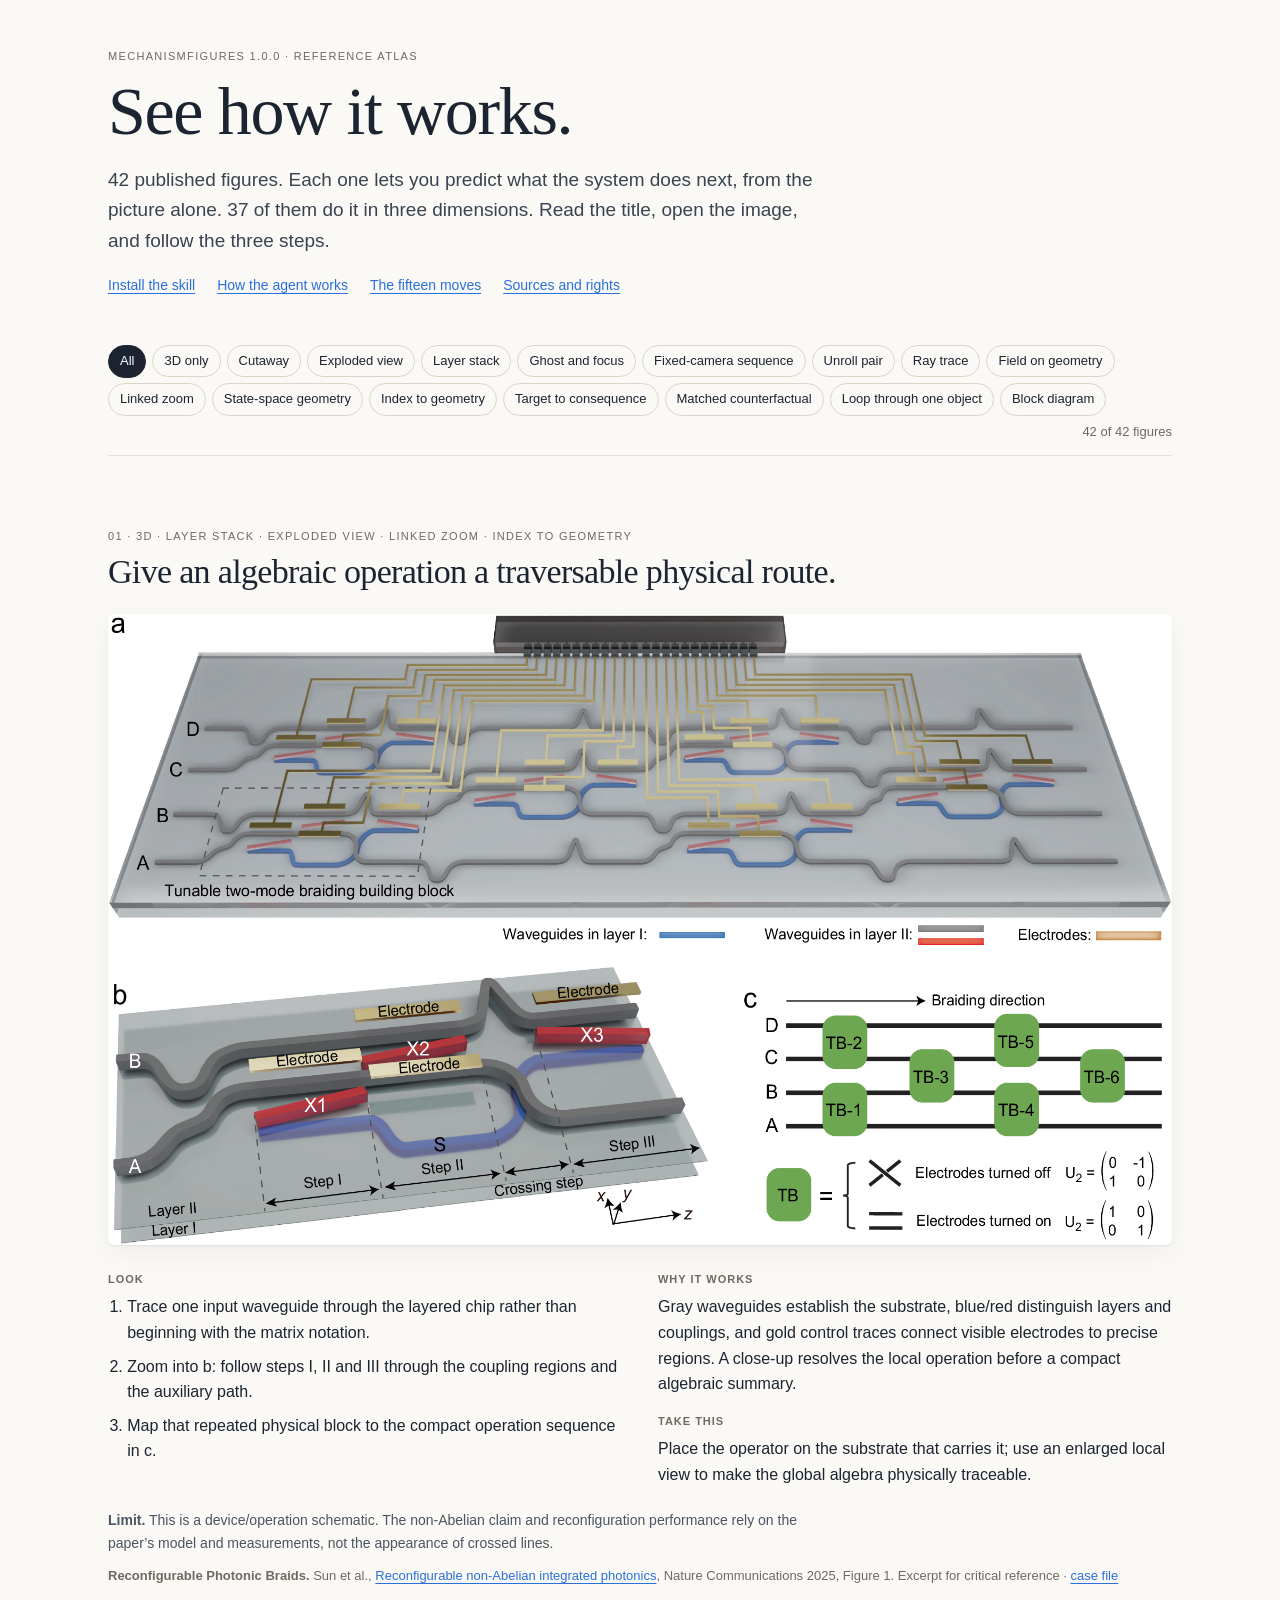
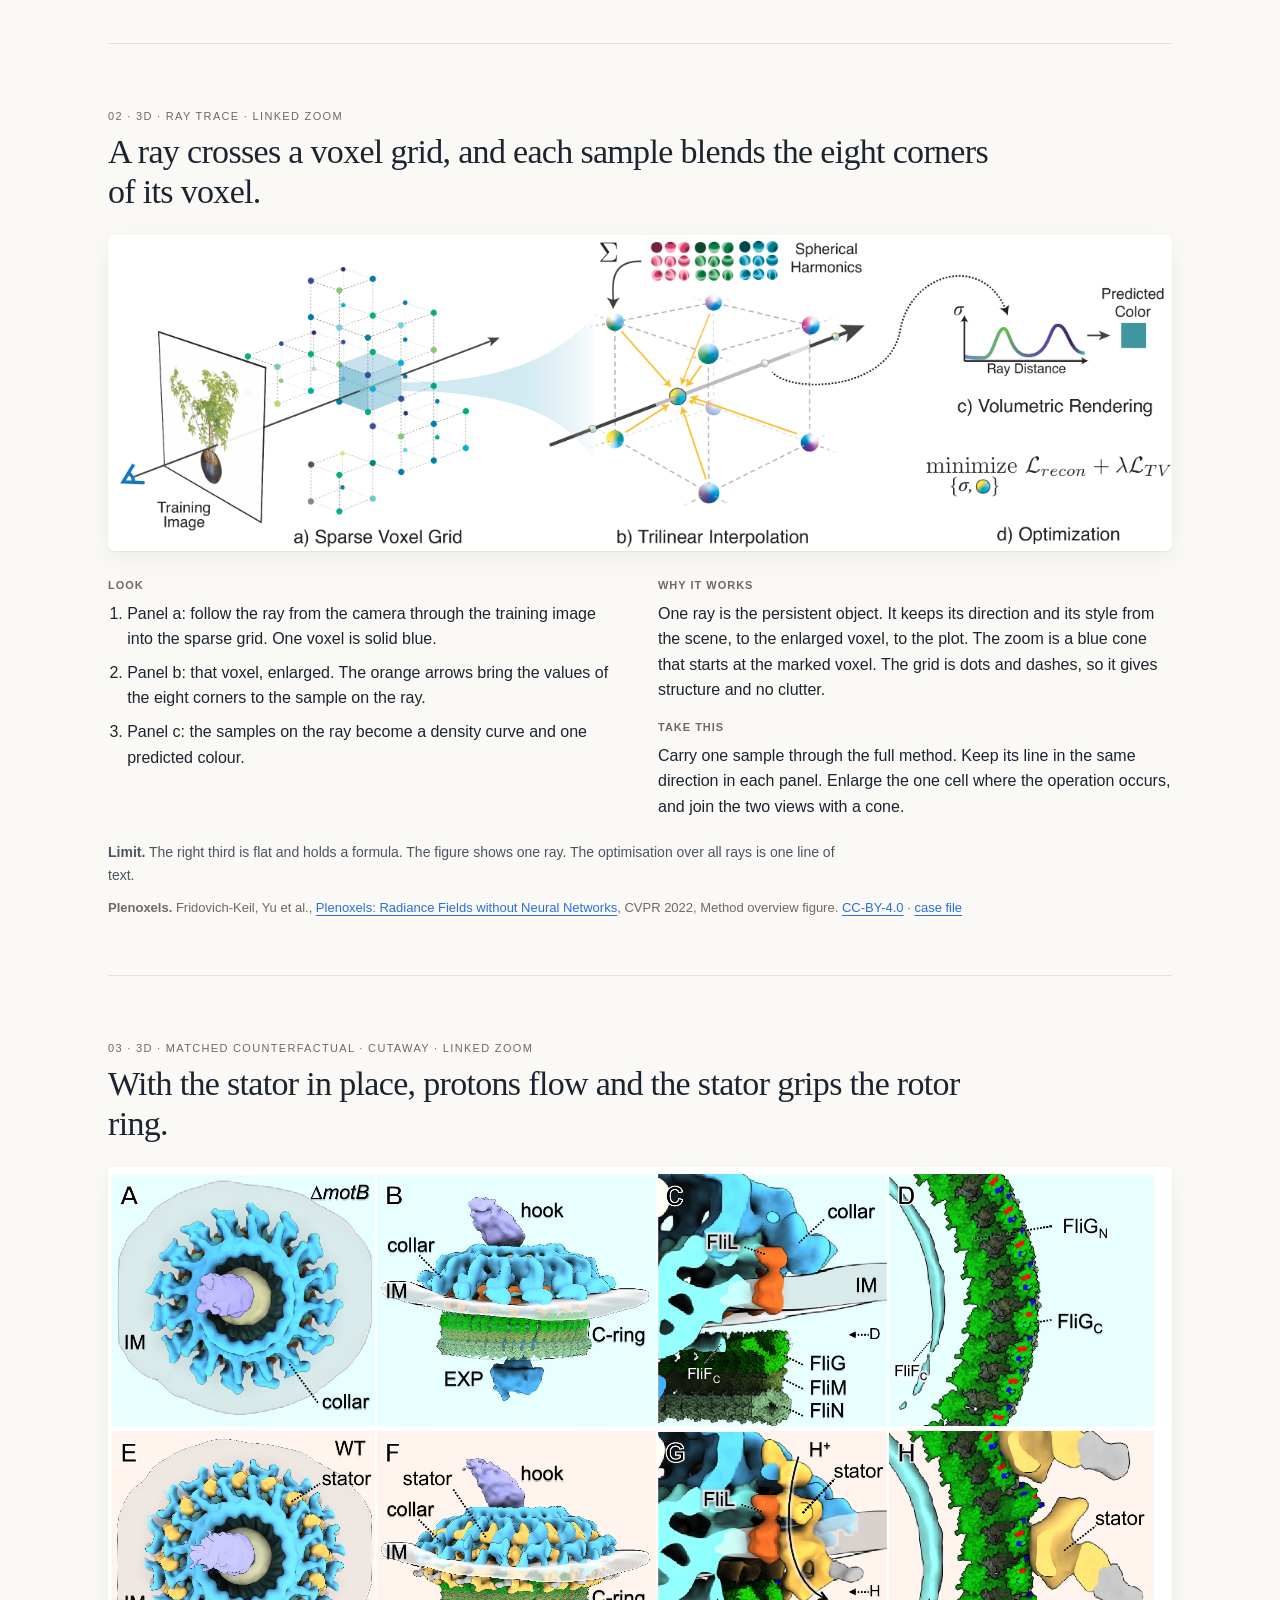
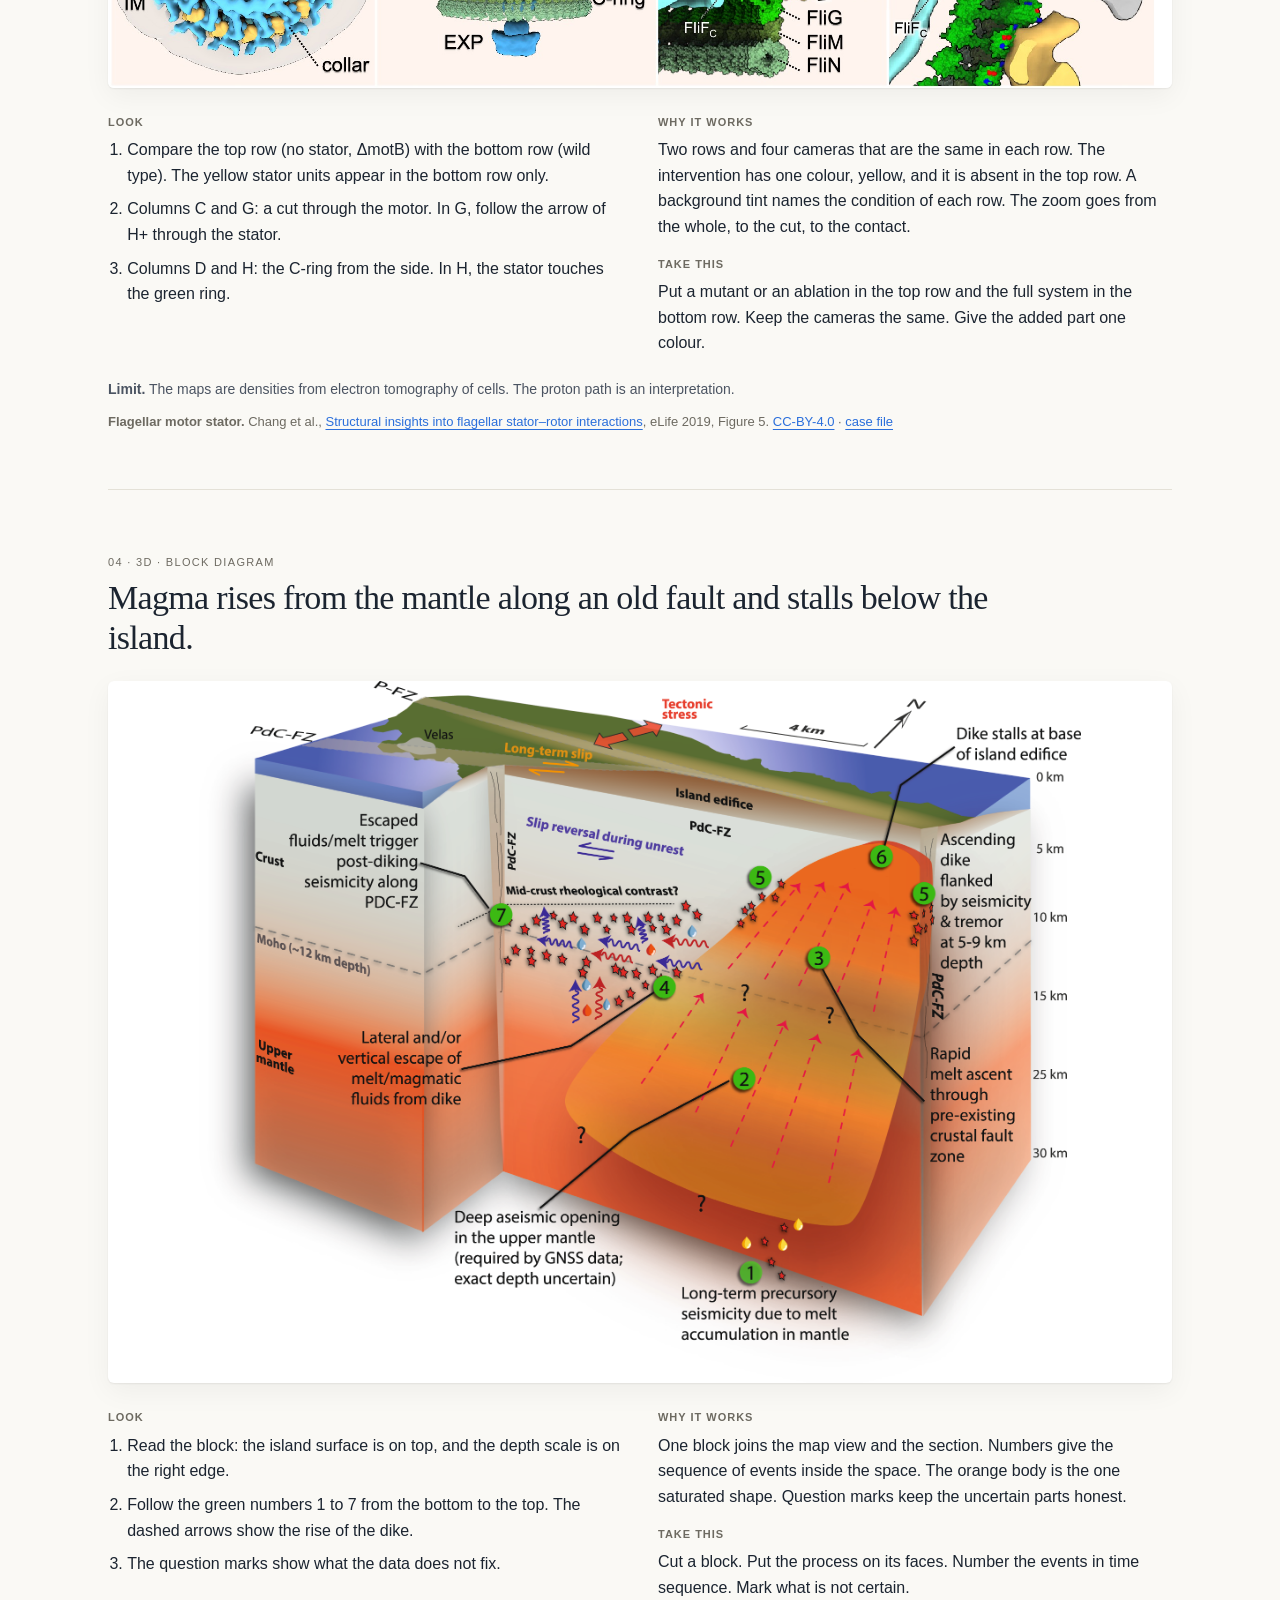
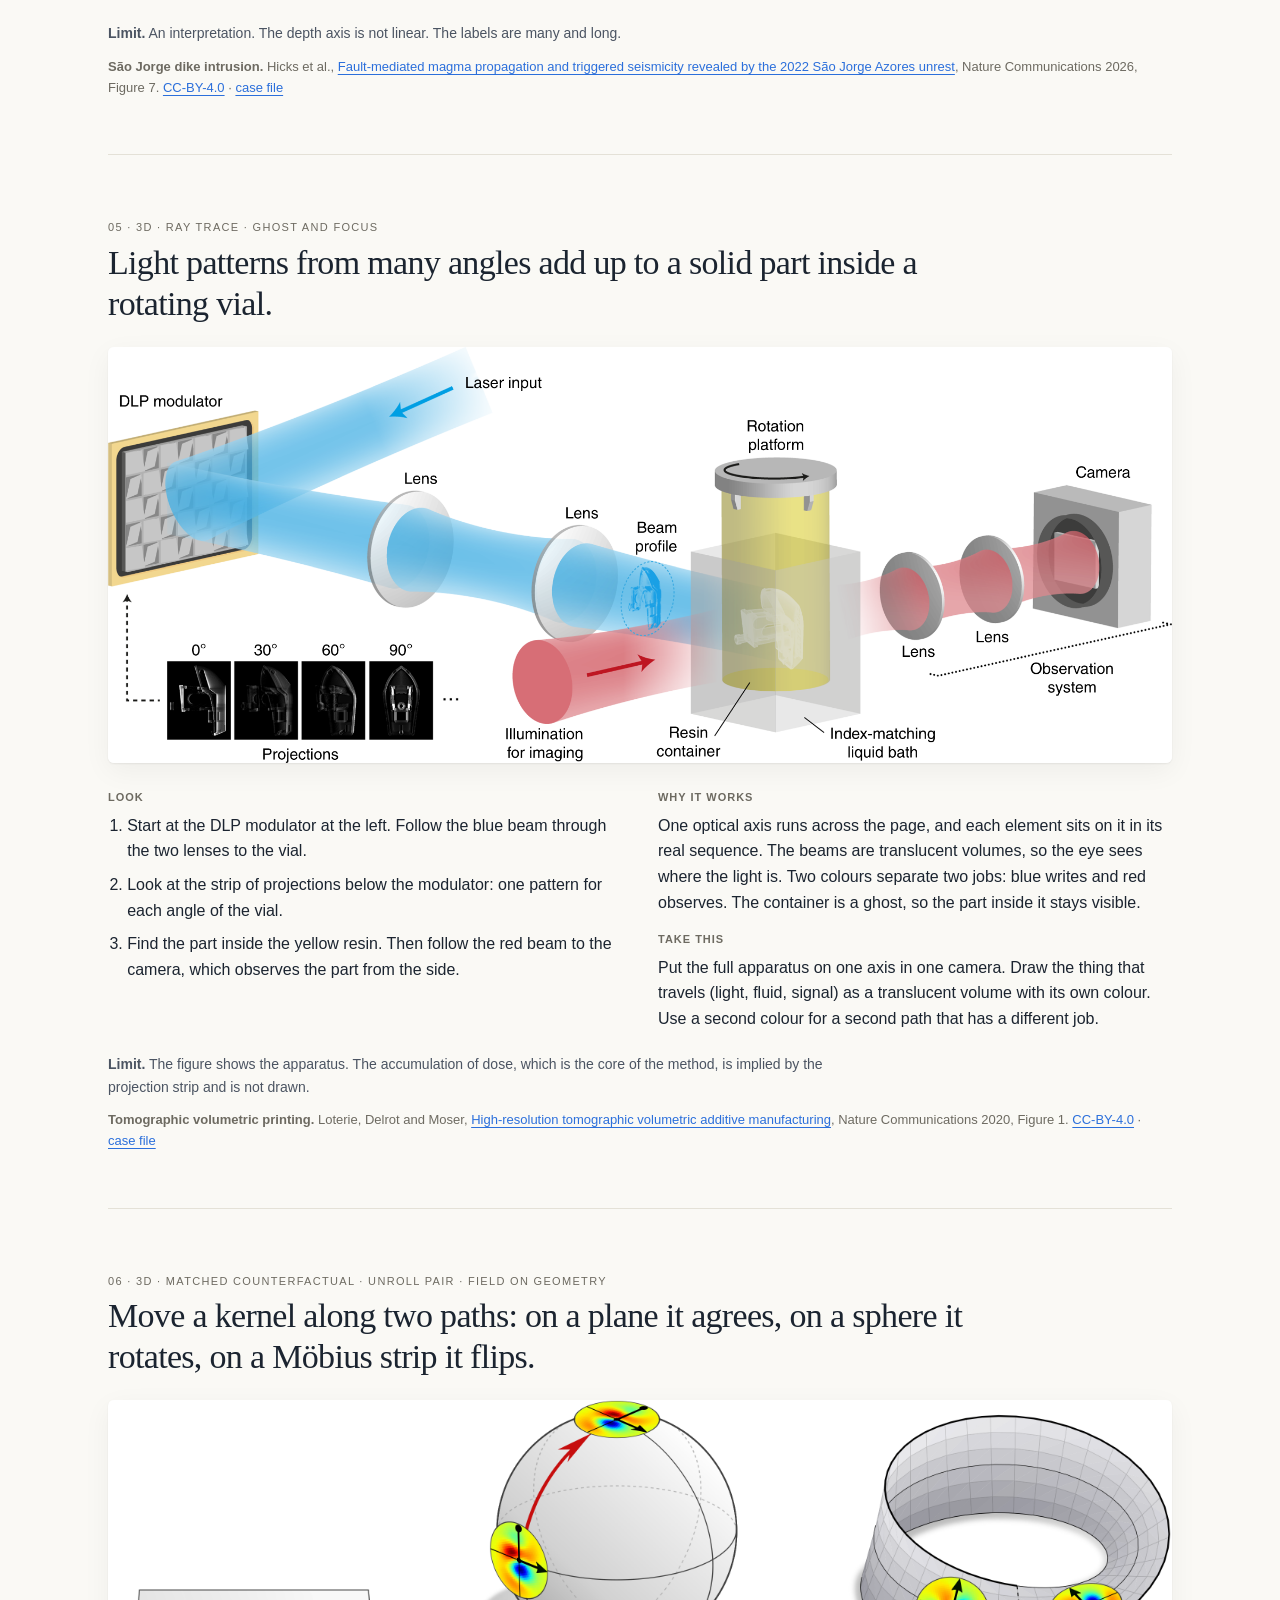
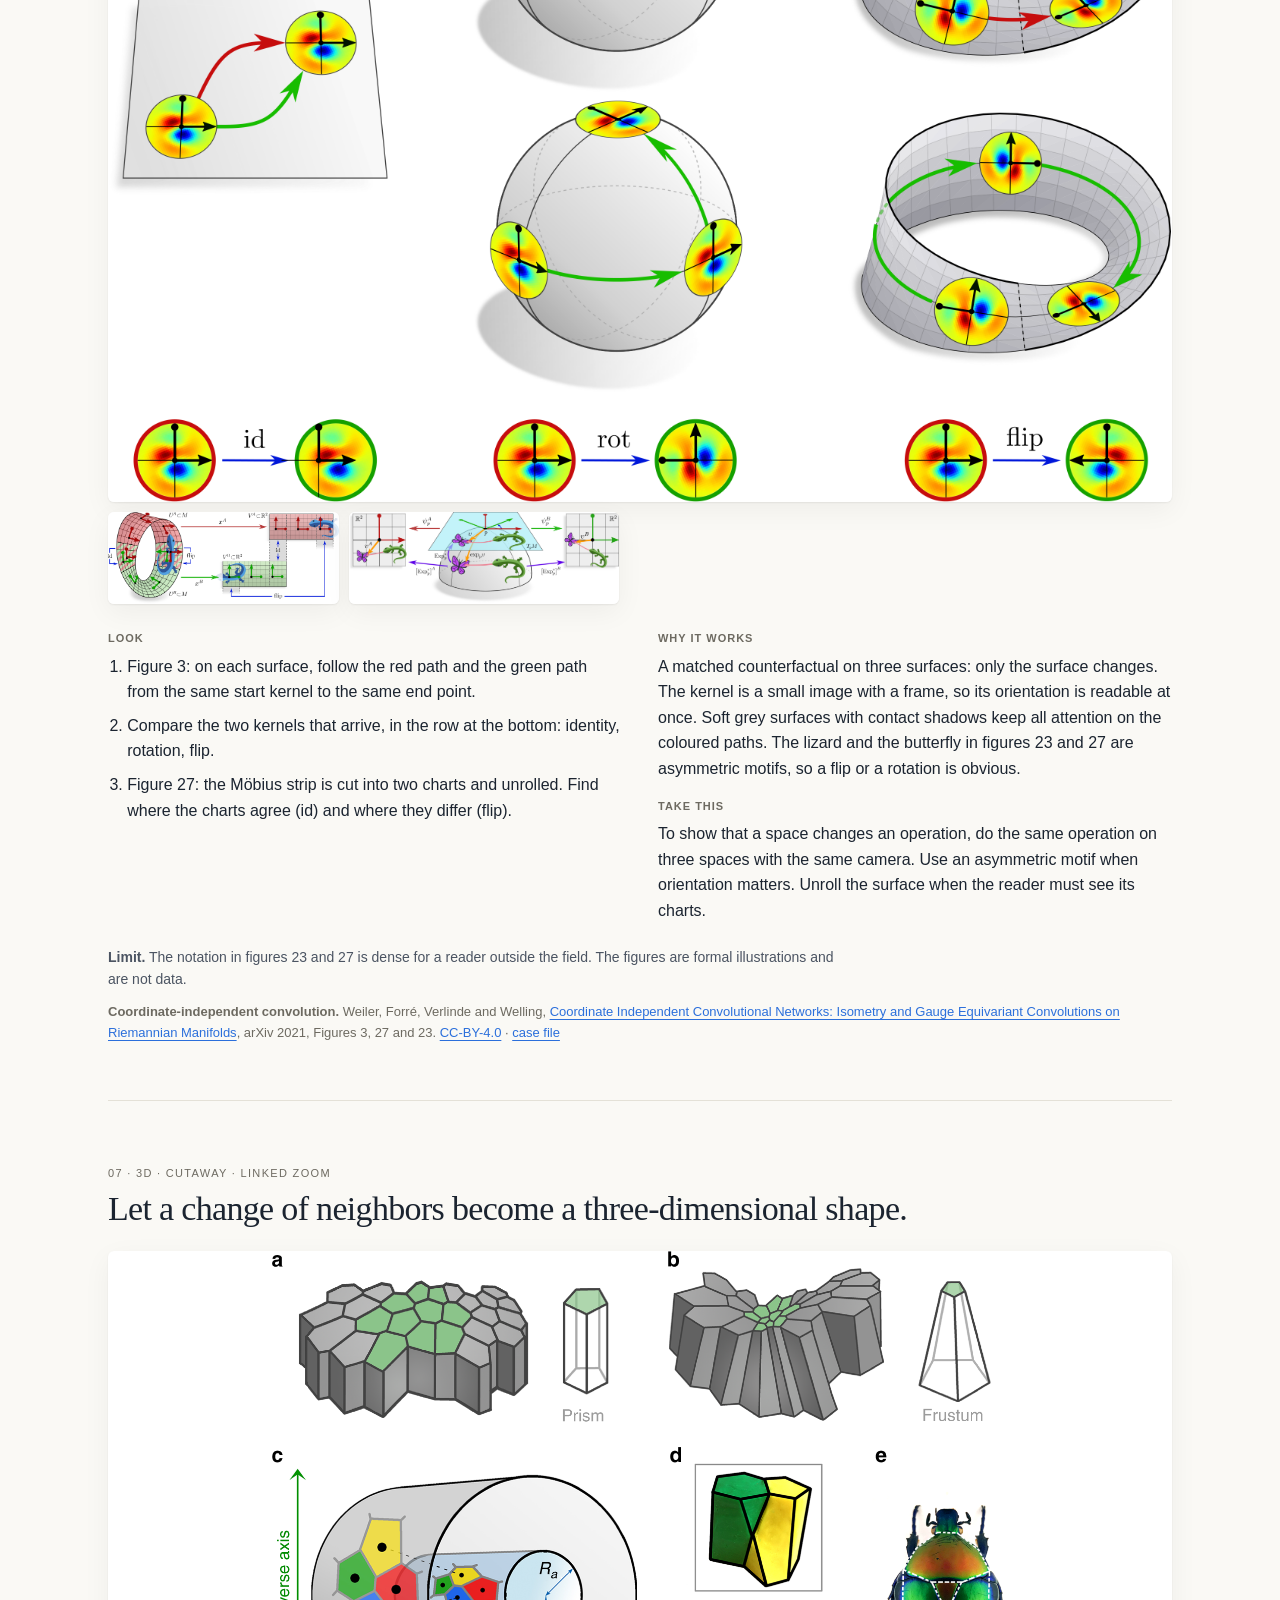
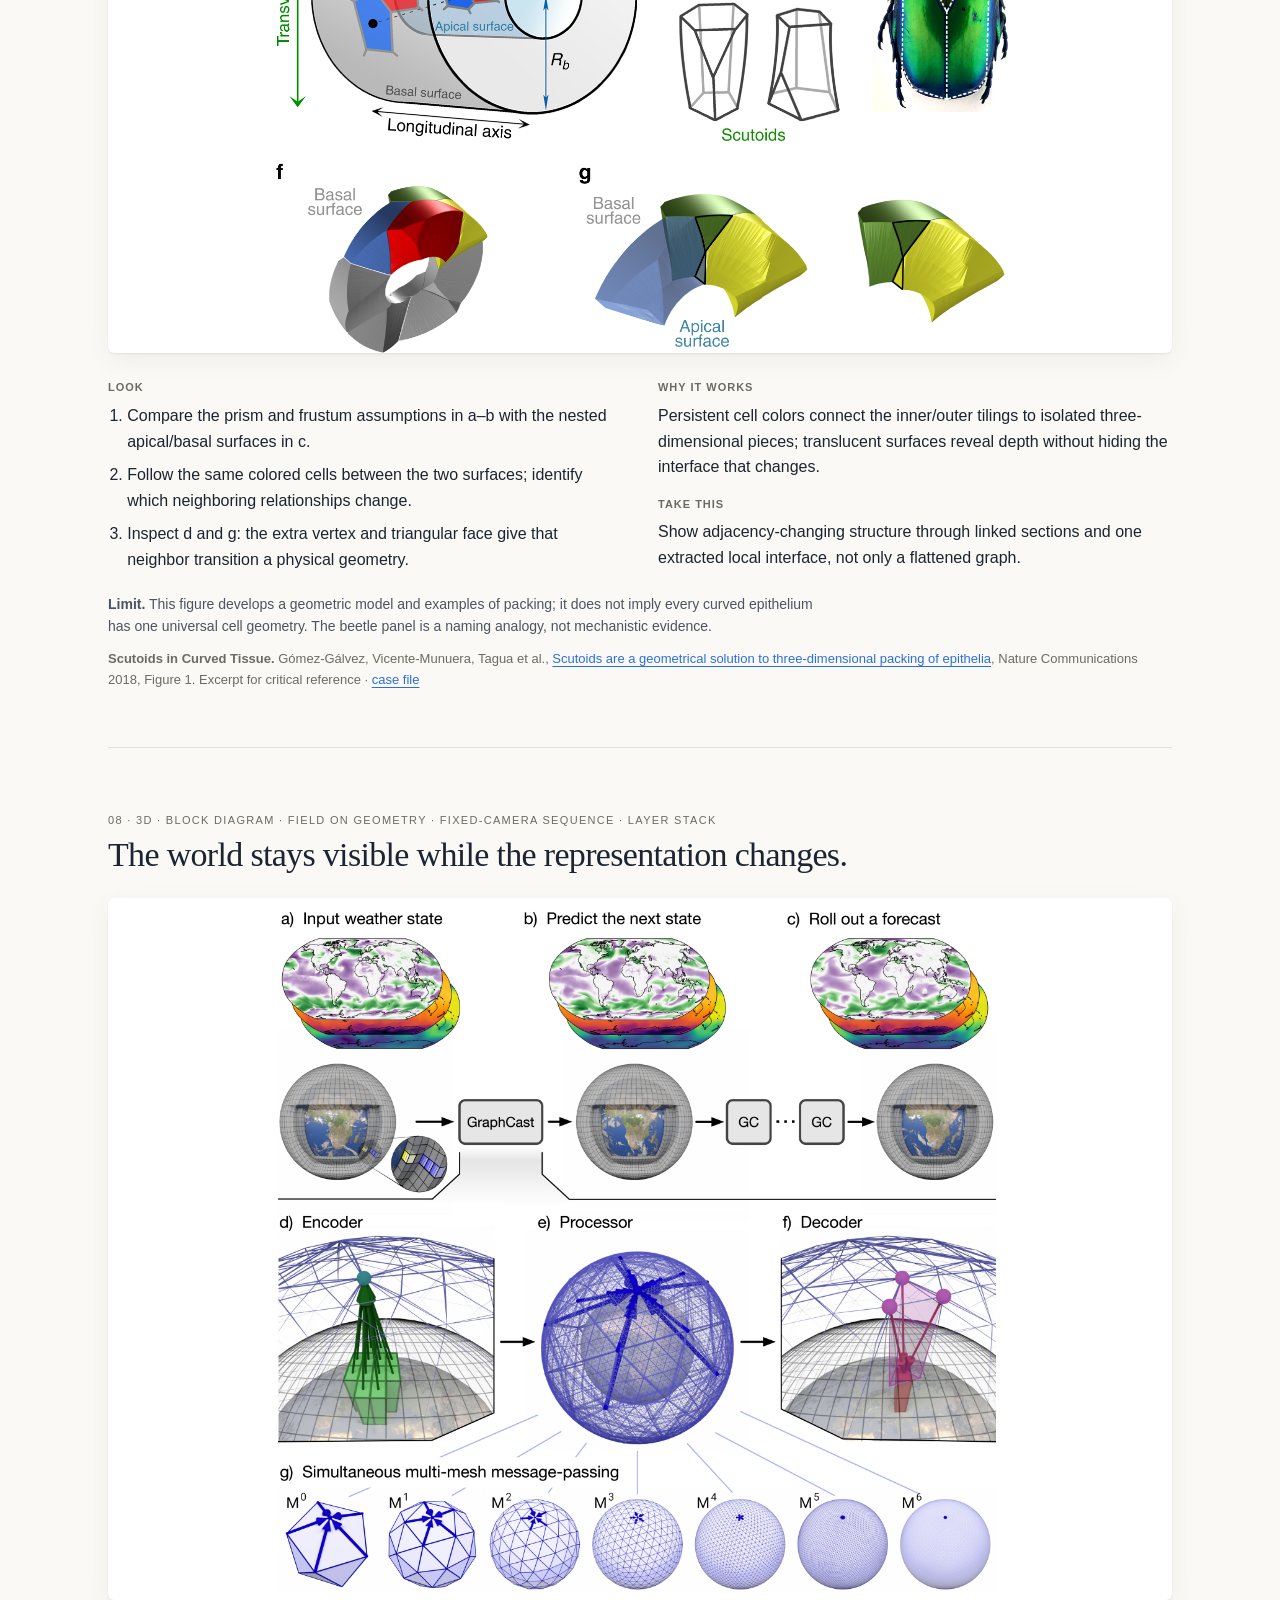
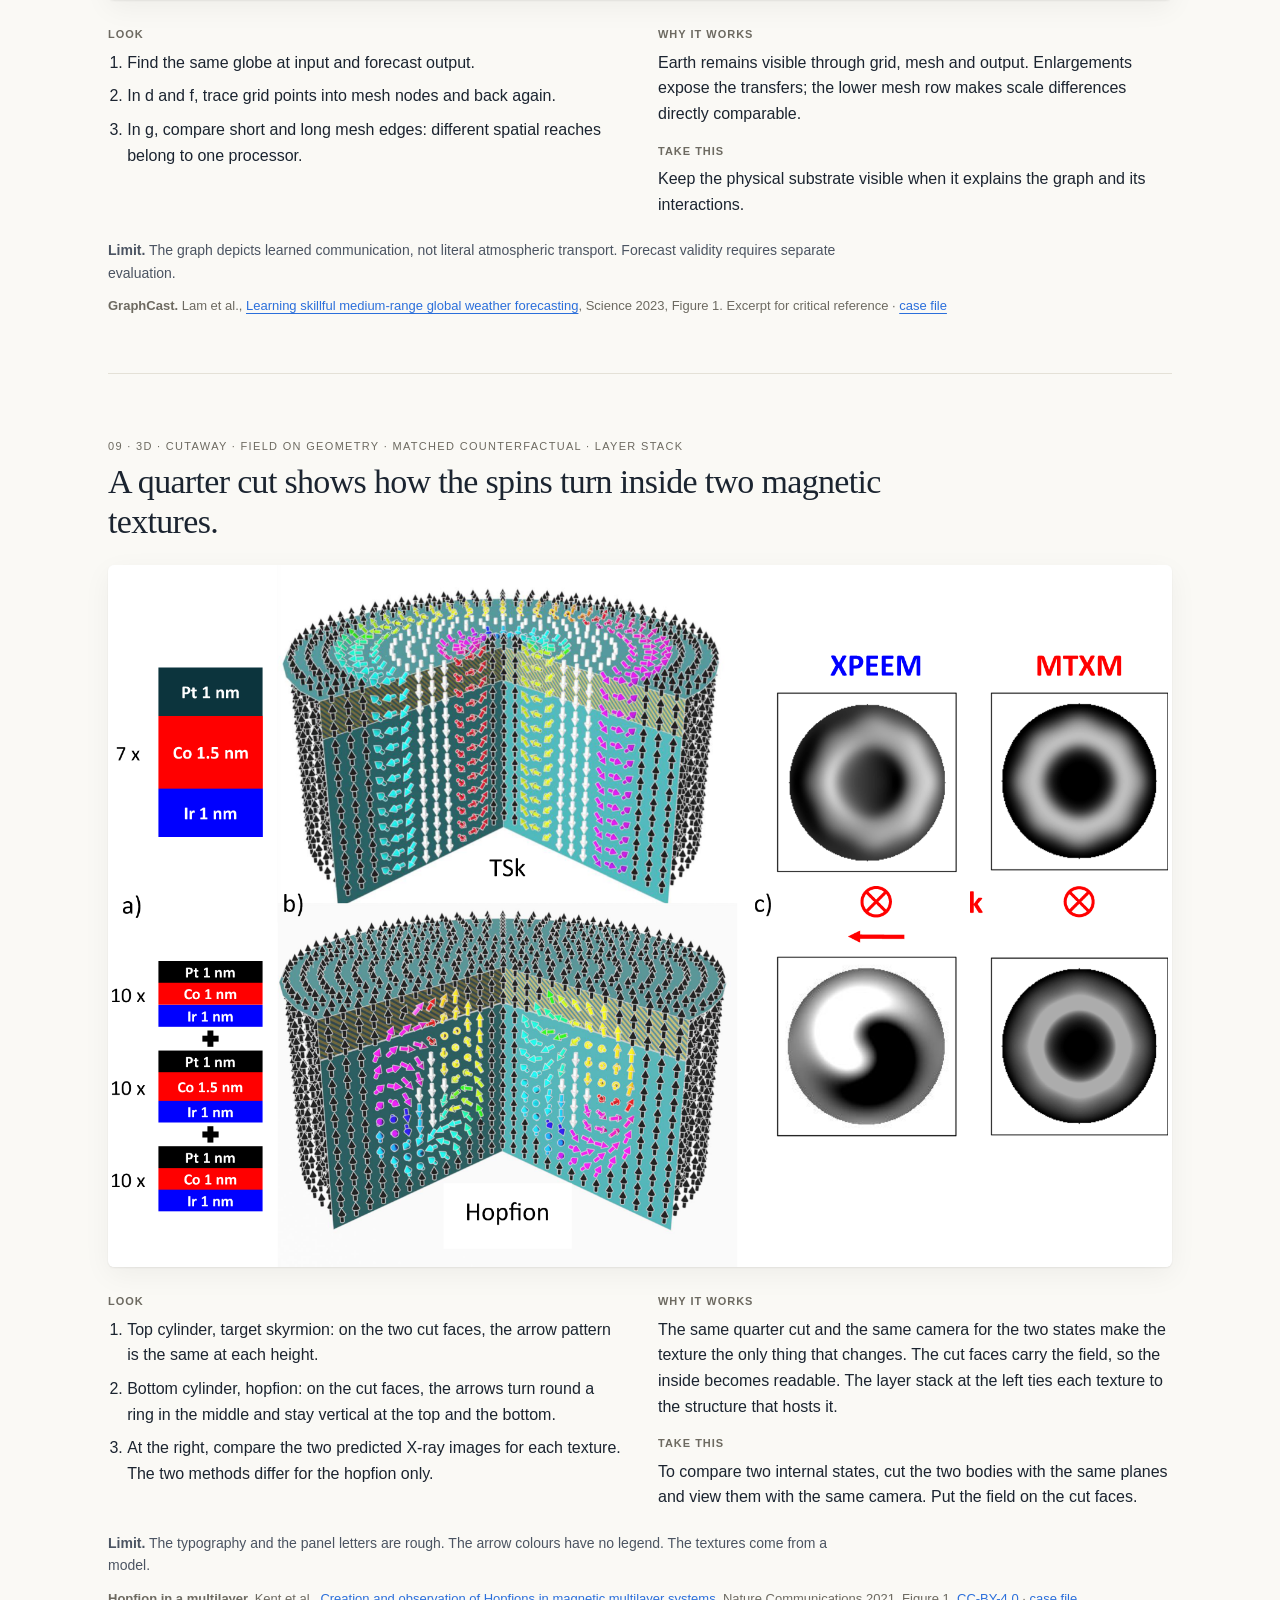
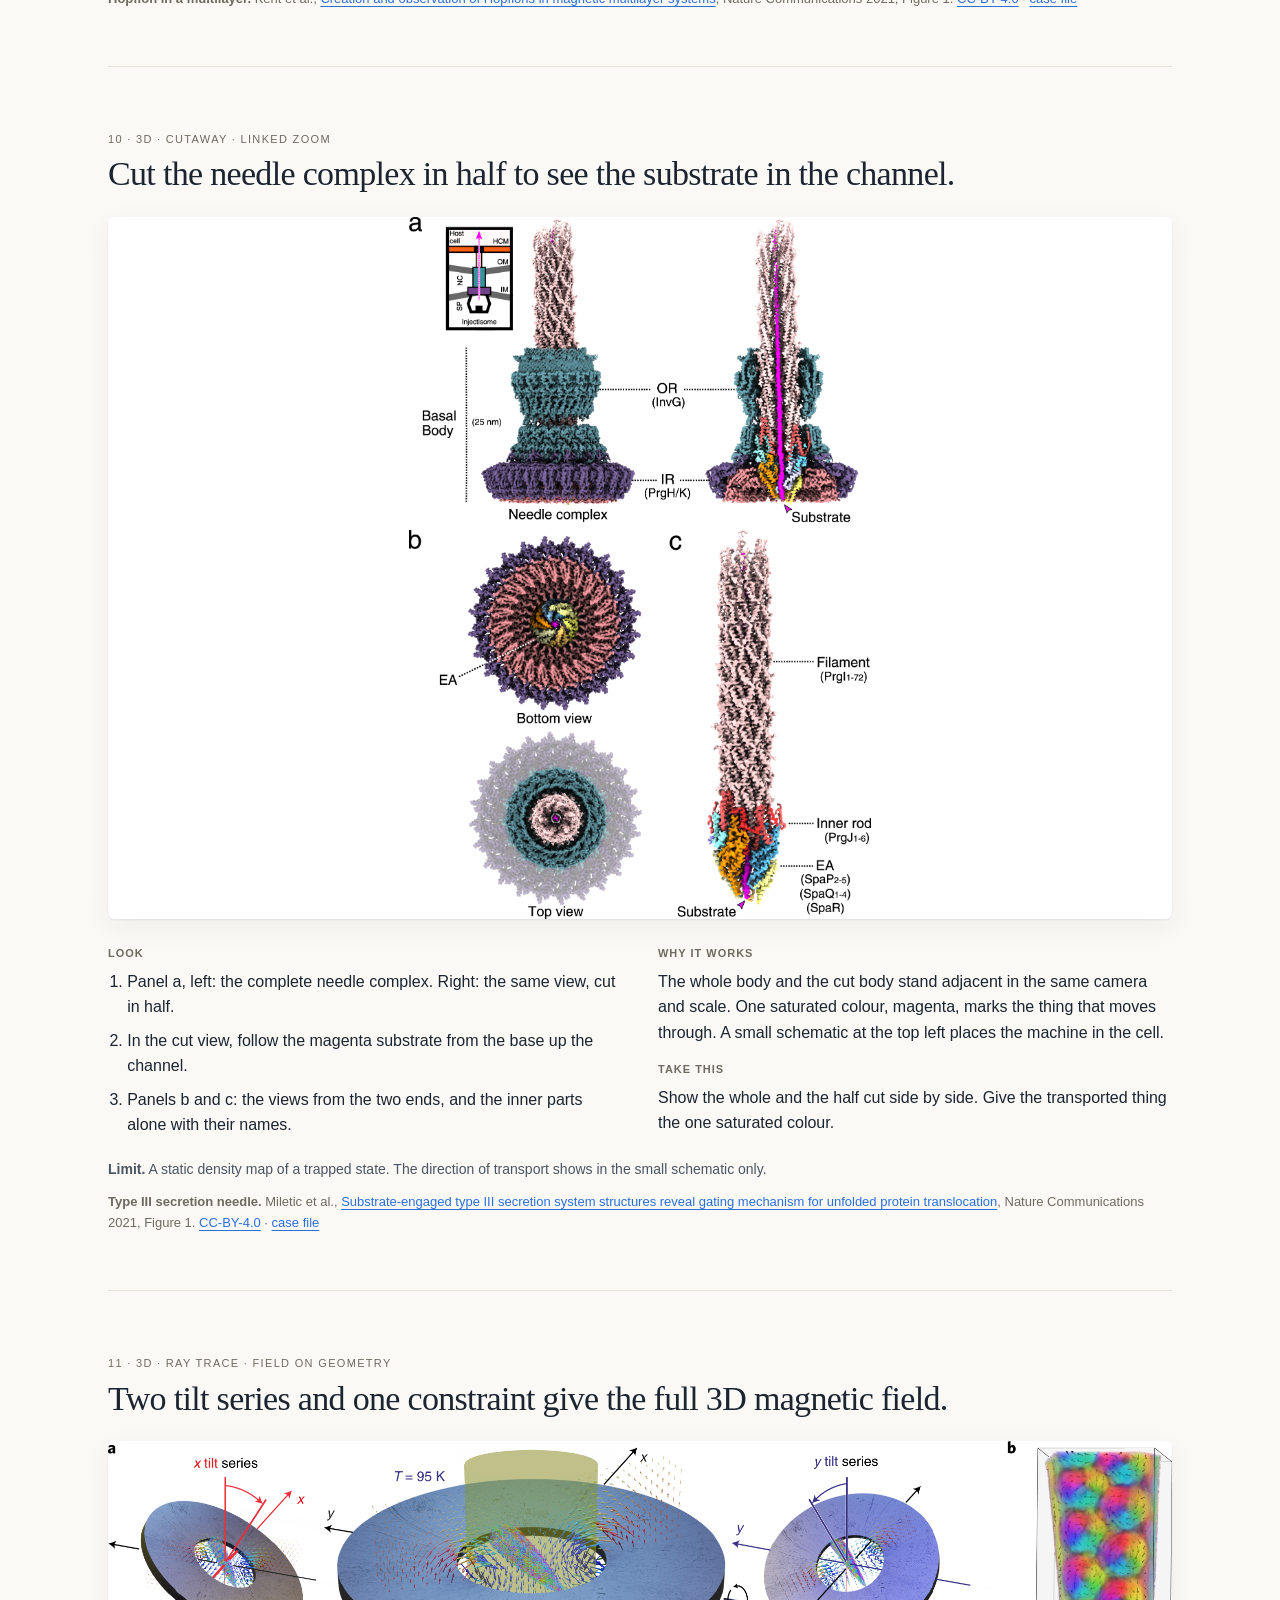
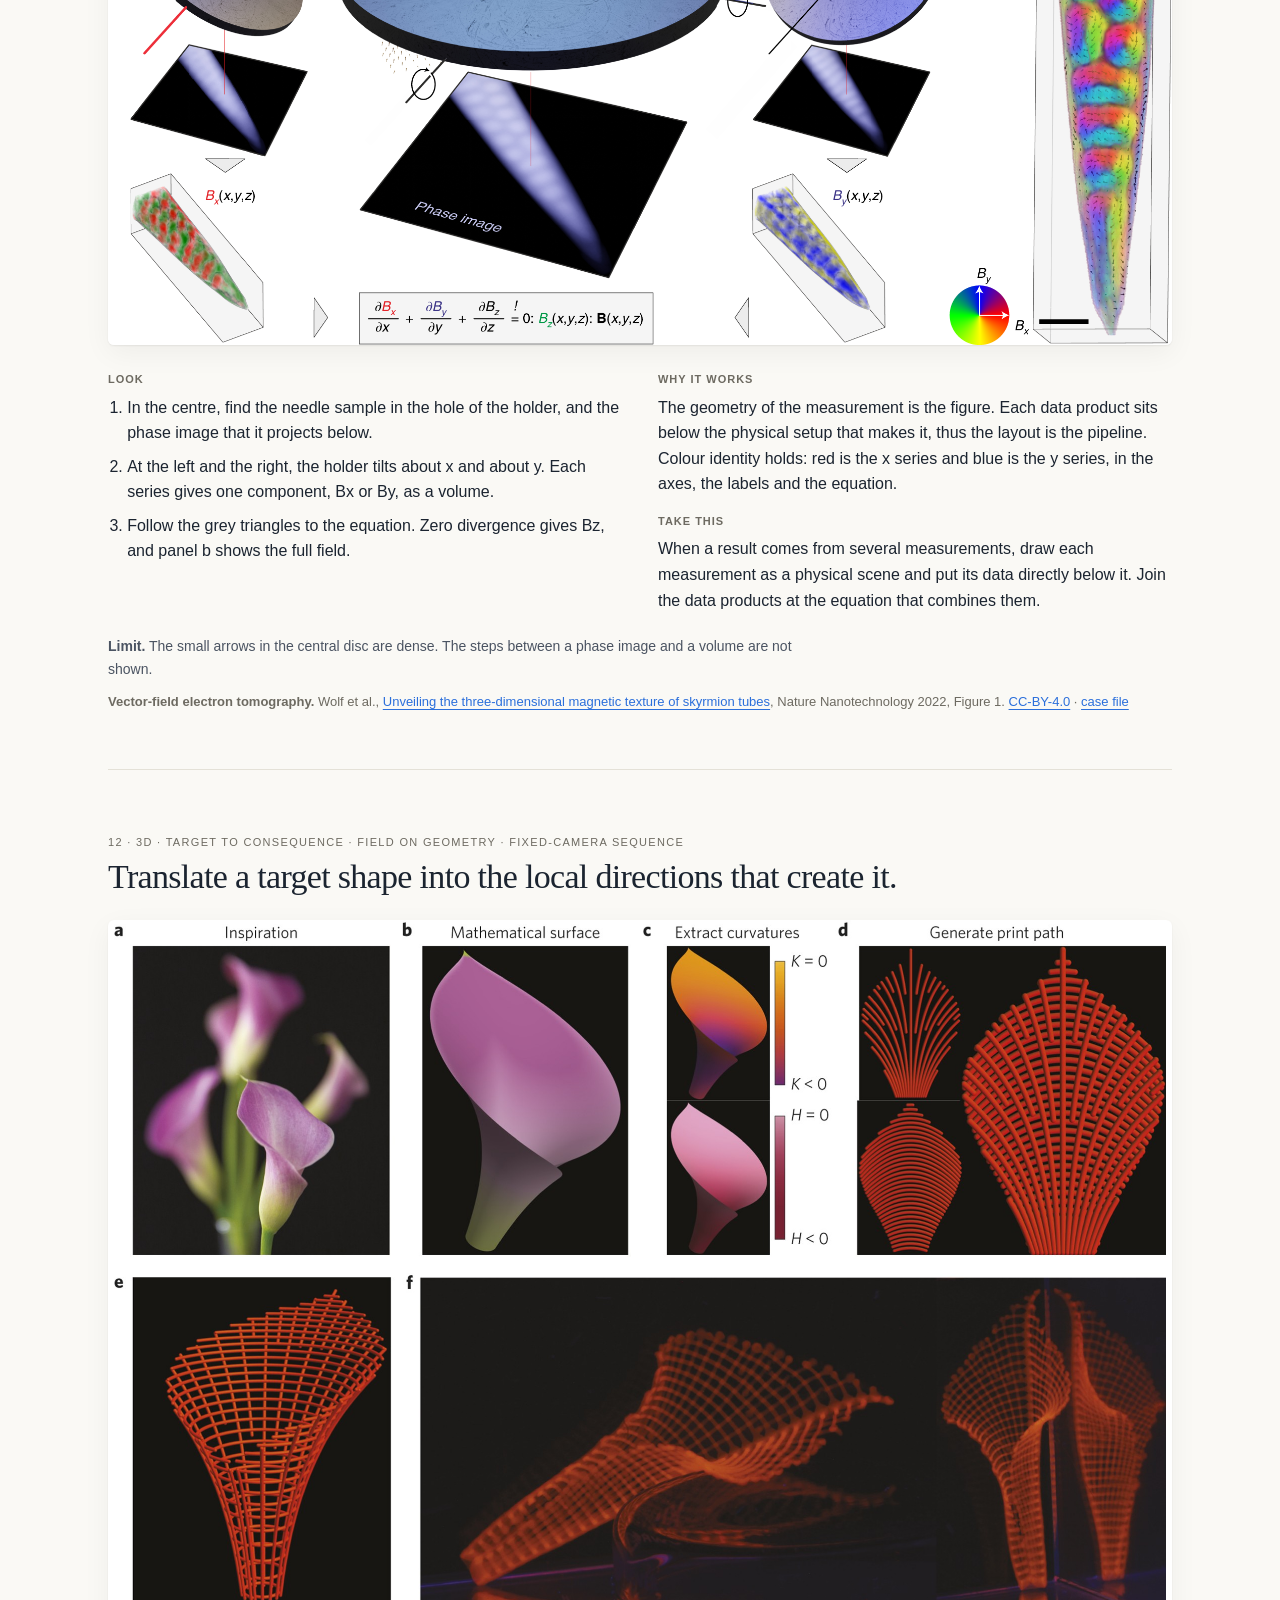
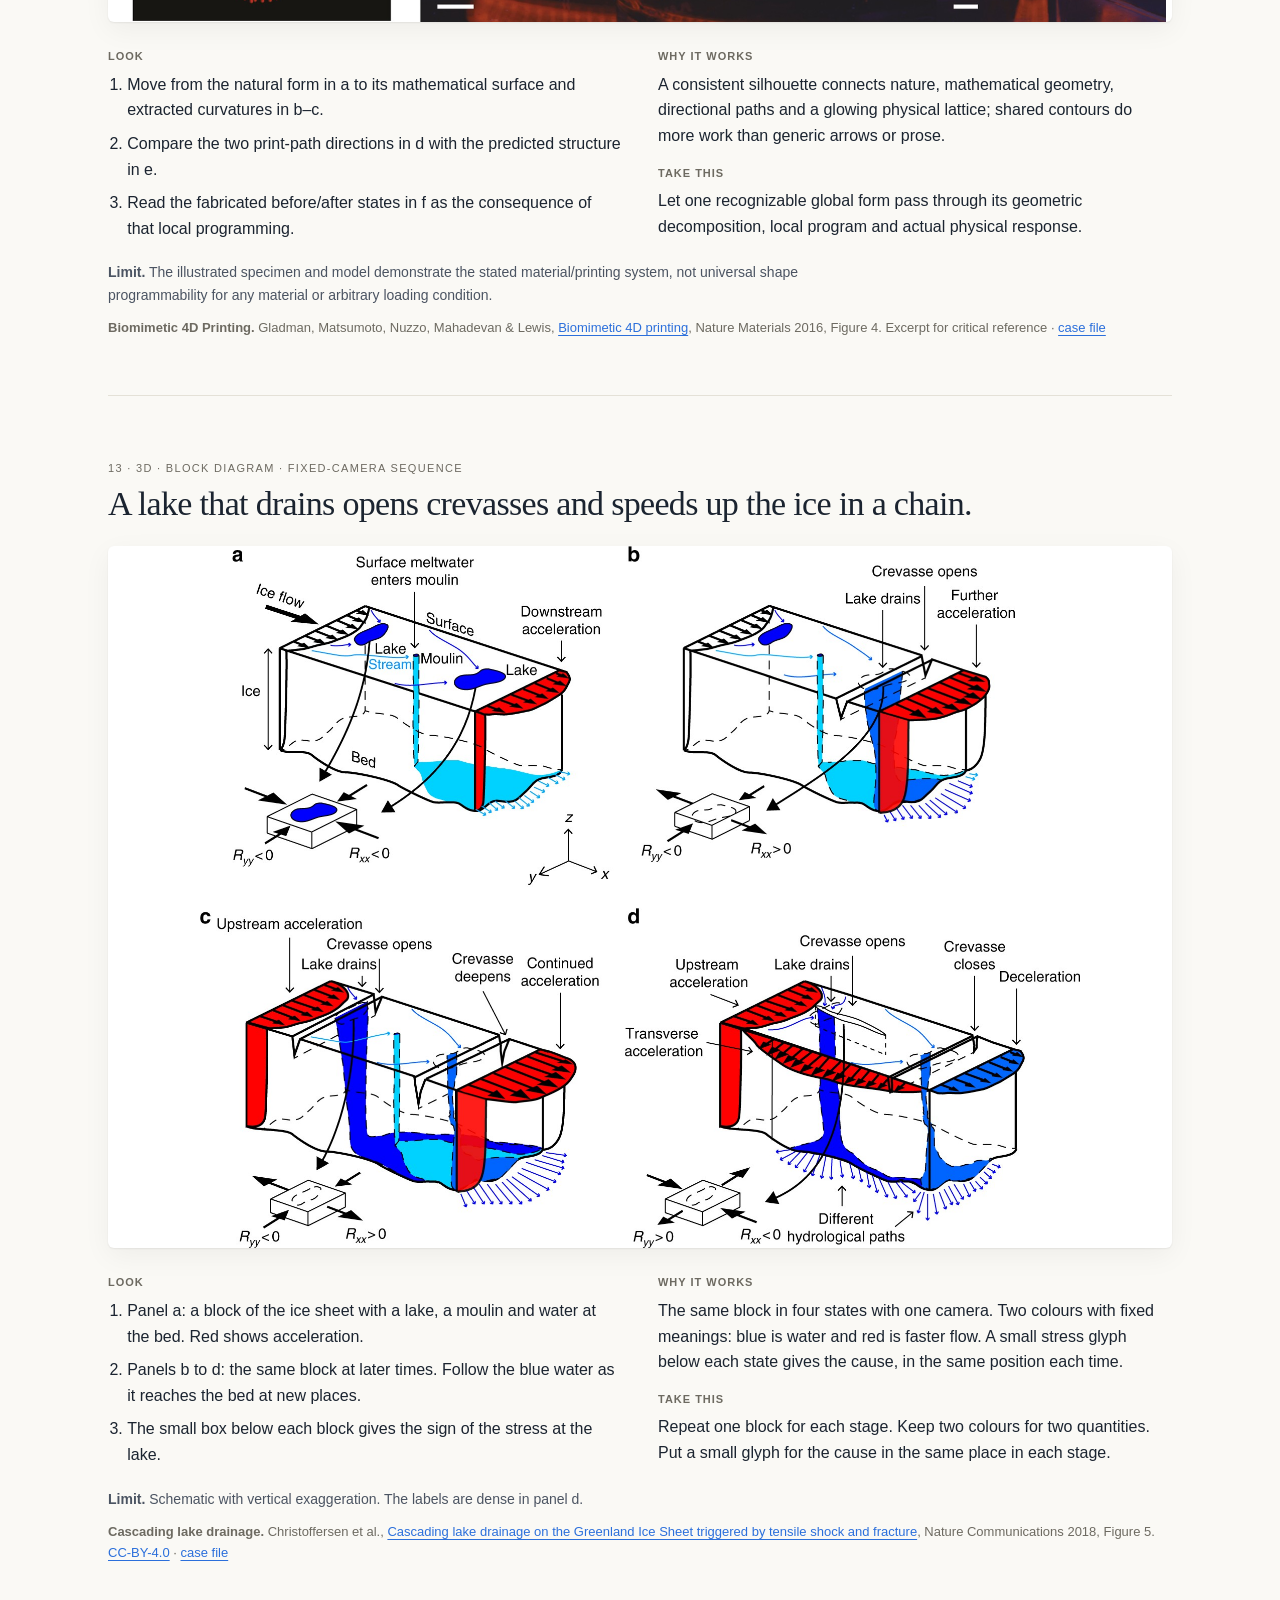
==== commit 7c4d5651: "v1.0.0: rewrite as a 3D-first skill with a larger atlas and a tested 3D stage - SKILL.md is a six-st" ====
--- a/assets/gallery.html
+++ b/assets/gallery.html
@@ -1,270 +1,56 @@
-<!doctype html><html lang="en"><head><meta charset="utf-8"><meta name="viewport" content="width=device-width,initial-scale=1"><meta name="color-scheme" content="light"><meta name="description" content="Twenty curated real published mechanism-revealing figures, with visual readings and mandatory agent style calibration."><title>MechanismFigures — curated published reference gallery</title><style>*{box-sizing:border-box}html{scroll-behavior:smooth;scroll-padding-top:25px}body{margin:0;background:#f7f6f2;color:#20252d;font:16px/1.65 -apple-system,BlinkMacSystemFont,"Segoe UI",Arial,sans-serif}main{max-width:1280px;margin:auto;padding:35px 30px 65px}h1,h2{font-family:Georgia,"Times New Roman",serif;font-weight:400;letter-spacing:-.035em}h1{font-size:54px;line-height:1.08;margin:12px 0 16px}h2{font-size:30px;line-height:1.2;margin:7px 0}h3{font-size:11px;text-transform:uppercase;letter-spacing:.07em;margin:0 0 8px}p{margin:0 0 12px}a{color:#45556b;text-underline-offset:4px}button,input{font:inherit;color:inherit}button{cursor:pointer}button:focus-visible,a:focus-visible,input:focus-visible,summary:focus-visible{outline:3px solid #7792ac;outline-offset:4px}.skip{position:absolute;top:-90px;background:white;padding:10px;z-index:30}.skip:focus{top:8px}.meta{font-size:10px;text-transform:uppercase;letter-spacing:.13em;color:#746f64;margin-bottom:4px}.intro{max-width:1040px;margin-bottom:28px}.lead{font-size:17px;color:#4d5460;max-width:870px}.top-links{display:flex;gap:23px;font-size:12px;margin-top:17px}.filter-bar{border-top:1px solid #deddd7;border-bottom:1px solid #deddd7;padding:16px 0 15px;margin-bottom:32px}nav{display:flex;flex-wrap:wrap;gap:7px}nav button{font-size:12px;padding:7px 11px;border:1px solid #d6d5ce;border-radius:3px;background:transparent}nav button[aria-pressed=true]{background:#2e3943;color:#fff;border-color:#2e3943}.search-row{display:flex;gap:18px;align-items:center;margin-top:12px}.search-row label{font-size:11px;color:#656b75}.search-row input{padding:7px 10px;border:0;border-bottom:1px solid #c7c7bf;background:transparent;font-size:12px;width:330px;max-width:100%}.search-row #count{font-size:11px;color:#656b75;margin-left:auto;white-space:nowrap}article{background:white;border:1px solid #deddd7;border-radius:7px;margin:0 0 32px;overflow:hidden;scroll-margin-top:20px}.ref-head{display:flex;justify-content:space-between;align-items:flex-end;gap:20px;padding:24px 28px 18px}.fig-name{font-size:13px;color:#666e79;margin:8px 0 0}.quiet,.asset-link{background:none;border:0;padding:5px 0;text-decoration:underline;text-underline-offset:4px;font-size:12px;white-space:nowrap}.image-stage{display:flex;align-items:center;justify-content:center;gap:15px;padding:15px 25px 24px;border-bottom:1px solid #e8e7e2;background:white}.image-button{border:0;padding:0;background:white;display:block;max-width:100%;cursor:zoom-in}.image-stage img{display:block;max-width:100%;width:auto;height:auto;max-height:850px;object-fit:contain;margin:auto}.image-stage.paired .image-button{max-width:50%;min-width:0}.reading{display:grid;grid-template-columns:82px 1fr;gap:15px;padding:20px 28px 0;font-size:13px;color:#4f5861}.reading b{font-size:11px;color:#746c5e;padding-top:3px}.reading ol{margin:0;padding-left:18px}.reading li{margin:0 0 5px}.chain{display:grid;grid-template-columns:repeat(4,minmax(0,1fr));gap:24px;margin:22px 28px 0;padding:20px 0;border-top:1px solid #e8e7e2}.chain p{font-size:13px;line-height:1.7;color:#505963;margin:0}.style-lesson{margin:0 28px 20px;padding:18px 20px;border-left:3px solid #a89b82;background:#f5f4ef}.style-lesson h3{font-size:11px;color:#5f5b51}.style-lesson p{font-size:13px;margin:6px 0 0;color:#46505a}.style-lesson strong{font-weight:600}.recipe{margin:0 28px 19px;font-size:13px}.recipe p,.recipe ol{margin:12px 0 0}.recipe ol{padding-left:20px}summary{cursor:pointer;font-size:12px;font-weight:600}.boundary{font-size:11px;line-height:1.7;color:#66707a;margin:0 28px 18px}article footer{border-top:1px solid #e8e7e2;margin:0 28px;padding:15px 0 18px;font-size:11px;color:#737983}article footer p{margin-bottom:7px}.source-links{display:flex;gap:18px;flex-wrap:wrap;align-items:center}.asset-link{font-size:11px}details.credits{margin-top:12px}.credits summary{font-size:10px;color:#858993}.credits p{margin-top:10px}.agent-rule{max-width:880px;padding:30px 0 15px}.agent-rule p{font-size:14px}.page-footer{border-top:1px solid #deddd7;padding-top:20px;margin-top:20px;font-size:11px;color:#7b8088}.page-footer p{max-width:950px}[hidden]{display:none!important}dialog{width:min(1500px,96vw);max-width:none;max-height:95vh;padding:0;border:1px solid #d6d5ce;border-radius:5px;background:white;color:#20252d}dialog::backdrop{background:#18212bcc}.viewer-bar{position:sticky;top:0;background:white;display:flex;gap:12px;align-items:center;z-index:2;padding:14px 18px;border-bottom:1px solid #e0e2e3;font-size:12px}.viewer-bar strong{margin-right:auto}.viewer-bar button,#viewer-choices button{font-size:11px;padding:6px 10px;border:1px solid #d8dadd;border-radius:2px;background:white}.viewer-bar button[aria-pressed=true],#viewer-choices button[aria-pressed=true]{background:#eef0f3}#viewer-choices{display:flex;gap:8px;flex-wrap:wrap;padding:11px 18px}#viewer-images{overflow:auto;max-height:calc(95vh - 185px);padding:15px 22px;display:flex;justify-content:center;align-items:flex-start;gap:16px}#viewer-images img{display:block;max-width:100%;height:auto;object-fit:contain}#viewer-images.multiple img{max-width:calc(50% - 8px)}#viewer-images.native{justify-content:flex-start}#viewer-images.native img{max-width:none;flex:none}#viewer-credit{border-top:1px solid #e0e2e3;margin:0;padding:12px 18px;font-size:11px;line-height:1.5;color:#68717b}@media(max-width:820px){main{padding:26px 20px 50px}h1{font-size:44px}.chain{grid-template-columns:1fr 1fr;gap:20px}.ref-head{padding:20px;display:block}.ref-head .quiet{margin-top:10px}.reading{padding:18px 20px 0}.chain{margin:20px 20px 0}.style-lesson{margin:0 20px 18px}.recipe,.boundary{margin-left:20px;margin-right:20px}article footer{margin:0 20px}.image-stage{padding:13px 15px 20px}.search-row label{display:none}}@media(max-width:480px){main{padding:22px 13px 40px}h1{font-size:37px}.lead{font-size:15px}.top-links{gap:14px;flex-wrap:wrap;font-size:11px}h2{font-size:26px}.ref-head{padding:17px 16px 13px}.image-stage{padding:9px 9px 16px}.reading{display:block;padding:16px 16px 0}.reading b{display:block;margin-bottom:5px}.reading ol{font-size:12px}.chain{margin:16px 16px 0;padding-top:16px;gap:18px 15px}.chain p{font-size:12px}h3{font-size:10px}.style-lesson{margin:0 16px 17px;padding:13px}.style-lesson p{font-size:12px}.recipe,.boundary{margin-left:16px;margin-right:16px}.search-row{gap:10px}.search-row input{width:210px;font-size:11px}.search-row #count{font-size:10px}nav button{font-size:10px;padding:6px 8px}.viewer-bar{padding:11px;gap:7px}.viewer-bar strong{font-size:11px}#viewer-images{padding:10px}#viewer-credit{font-size:10px}.image-stage img{max-height:680px}}@media(prefers-reduced-motion:reduce){html{scroll-behavior:auto}}@media print{body{background:white}.filter-bar,.top-links,.quiet,.source-links,dialog{display:none}main{padding:0}h1{font-size:34px}article{break-before:page;border:0;border-radius:0}.image-stage img{max-height:450px}.chain{grid-template-columns:repeat(4,1fr)}article[hidden]{display:block!important}.intro{margin-bottom:15px}}
-
-/* Complementary published mechanism/result figures retain their own labels. */
-.image-stage.stacked{flex-direction:column;gap:24px}.image-stage.stacked .image-button{width:100%;max-width:100%}.image-stage.stacked img{max-height:none;width:100%;height:auto}.published-panel-label{display:block;font-size:11px;line-height:1.6;color:#68727e;margin-top:9px;text-align:left;padding-left:3px}
-
-.mechanism-motion{--motion-ink:#242936;--motion-muted:#707783;--motion-line:#e3e5e9;--motion-accent:#5b62a0;margin:34px 0 45px;color:var(--motion-ink)}.motion-heading{display:flex;align-items:center;justify-content:space-between;gap:24px;margin-bottom:18px}.motion-heading h2{font-size:32px;margin:0 0 6px}.motion-heading p{font-size:14px;color:var(--motion-muted);margin:0}.motion-expand{font-size:12px;white-space:nowrap;text-decoration:none;border-bottom:1px solid #aaaeba}.motion-shell{background:#fff;border:1px solid #dcdfe5;border-radius:9px;overflow:hidden;box-shadow:0 12px 44px #343c4e06}.motion-shell:focus-visible{outline:2px solid #7e8aac;outline-offset:5px}.motion-status{height:45px;display:flex;align-items:center;gap:18px;padding:0 25px;border-bottom:1px solid var(--motion-line);font-size:10px;letter-spacing:.025em;color:var(--motion-muted)}.motion-brand{font-size:9px;letter-spacing:.16em;font-weight:650;color:#47505e}.motion-brand span{color:#aaa0c7;margin:0 3px}.motion-disclosure{margin-left:auto}.motion-status #motion-step-count{font:10px ui-monospace,SFMono-Regular,Consolas,monospace;margin-left:12px}.motion-stage{position:relative;height:505px;isolation:isolate;overflow:hidden;background:#fff}.motion-scene{position:absolute;inset:0;padding:32px 36px;opacity:0;visibility:hidden;pointer-events:none;will-change:opacity,transform}.motion-scene[data-scene="0"]{opacity:1;visibility:visible;pointer-events:auto}.motion-scene img{display:block;max-width:100%;height:auto}.motion-scene p{margin:0}.scene-label{display:block;font-size:9px;letter-spacing:.14em;font-weight:600;color:#89909c;line-height:1.7}.motion-intake{display:grid;grid-template-columns:41% 59%;align-items:center;gap:20px;padding:35px 50px}.intake-left{z-index:2}.intake-left>.scene-label{margin-bottom:20px}.input-slip{display:grid;grid-template-columns:28px 1fr;gap:0 8px;border-bottom:1px solid #eceef1;padding:14px 0;position:relative}.input-slip>span{grid-row:span 2;font:10px/1.8 ui-monospace,monospace;color:#a3a8b1;padding-top:4px}.input-slip b{font-size:15px;font-weight:500;line-height:1.8}.input-slip em{font-size:11px;font-style:normal;color:#7a8290}.intake-right{position:relative;height:370px;margin-left:18px}.intake-paper{position:absolute;top:14px;left:4%;width:91%;padding:14px 14px 10px;border:1px solid #e6e7ed;border-radius:4px;background:#fff;transform:rotate(-3deg);box-shadow:0 12px 30px #2e365e0a;will-change:transform}.paper-credit{font-size:9px;color:#8b92a0;margin-top:9px}.question-sheet{position:absolute;top:158px;left:0;right:0;padding:23px 25px 20px;background:#fff;border:1px solid #d8dce6;box-shadow:0 16px 45px #2930430b;border-radius:4px}.question-sheet>span{font:9px ui-monospace,monospace;letter-spacing:.13em;color:#8a8fa1}.question-sheet>p{font:29px/1.25 Georgia,serif;letter-spacing:-.03em;margin:12px 0 13px}.question-sheet em{font-weight:normal;color:#5c6596}.question-rule{width:46px;height:2px;background:#b6bad0;margin:13px 0}.question-sheet small{font-size:10px;color:#89909a;line-height:1.5;display:block}.motion-calibrate{display:grid;grid-template-columns:1fr 1fr;gap:26px;align-content:center;padding-bottom:75px}.calibration-sheet{padding:20px 19px 18px;border:1px solid #e0e3e9;border-radius:4px;box-shadow:0 10px 35px #282c4407;min-width:0}.sheet-head{display:flex;align-items:center;justify-content:space-between;gap:10px;margin-bottom:20px}.sheet-head>b{font:21px Georgia,serif}.sheet-head>span{font-size:9px;color:#8a91a0}.calibration-image{position:relative;display:flex;align-items:center;justify-content:center;height:164px;margin-bottom:15px}.calibration-image img{max-height:160px;object-fit:contain}.calibration-focus{position:absolute;border:1.5px solid #888bb7;border-radius:5px;background:transparent;box-shadow:0 0 0 4px #8287b90c;pointer-events:none}.dream-focus{left:0;top:35%;width:31%;height:63%}.alpha-focus{left:34%;top:18%;width:62%;height:66%}.read-note{border-top:1px solid #e9eaf0;padding-top:13px}.read-note>span{font-size:8px;letter-spacing:.12em;color:#828ba0}.read-note p{font-size:12px;color:#536074;line-height:1.8;margin-top:6px}.calibration-rule{position:absolute;left:36px;right:36px;bottom:27px;text-align:center;font-size:12px;color:#758096}.motion-construct{padding:26px 48px 24px;display:flex;flex-direction:column;justify-content:center}.construct-label{margin-bottom:17px}.construction-paper{position:relative;width:100%;max-width:960px;margin:0 auto}.construction-paper img{width:100%;height:auto}.moving-focus{position:absolute;left:0;top:40%;width:31%;height:58%;border:2px solid #737ba5;border-radius:6px;box-shadow:0 0 0 5px #747caa0d;pointer-events:none;opacity:0}.trace-caption{display:flex;gap:14px;align-items:flex-start;min-height:56px;margin:24px auto 0;width:min(100%,850px)}.trace-number{font:12px ui-monospace,monospace;color:#727da1;border-right:1px solid #d9ddeb;padding:4px 14px 4px 0}.trace-caption b{font-size:15px;font-weight:550;line-height:1.5}.trace-caption p{font-size:12px;color:#81899a;line-height:1.7}.motion-source{font-size:9px;color:#969da9;text-align:center;margin-top:13px;line-height:1.6}.motion-review{display:grid;grid-template-columns:58% 42%;gap:30px;padding:31px 43px;align-items:center}.review-paper{min-width:0;position:relative;padding:0 0 122px}.review-paper>.scene-label{margin-bottom:25px}.review-paper img{width:100%}.review-callout{position:absolute;left:8%;bottom:9px;width:83%;padding:17px 19px;border:1px solid #e1daca;border-left:2px solid #b6a583;border-radius:3px;background:#fffdf9;box-shadow:0 5px 20px #33290c05}.review-callout>span{font-size:8px;letter-spacing:.1em;color:#9b8b72}.review-callout p{font:18px/1.5 Georgia,serif;margin-top:7px}.review-callout b{font-weight:400}.return-mark{position:absolute;right:6%;bottom:-20px;color:#8d91a8;font-size:10px}.return-mark span{font-size:21px;vertical-align:middle;margin-right:6px}.review-questions{padding:0 26px 0 10px;border-left:1px solid #e5e7ec}.review-questions>.scene-label{margin-left:15px;margin-bottom:12px}.review-question{display:flex;gap:13px;align-items:flex-start;padding:13px 14px;font-size:13px;border-bottom:1px solid #edf0f4}.review-question i{font:10px/2.2 ui-monospace,monospace;color:#929bab}.review-question span{color:#7b8596;line-height:1.7}.review-question b{font-weight:500;color:#3d495f}.release-policy{margin:17px 0 0 15px}.release-policy>span{font-size:8px;letter-spacing:.1em;color:#949aa6}.release-policy>div{display:flex;align-items:center;gap:16px;margin:4px 0}.release-policy>div>b{font:38px Georgia,serif;color:#566183}.release-policy b>span{font:14px Georgia,serif;color:#969dae}.release-policy p{font-size:10px;color:#838da0;line-height:1.7}.release-policy>small{font-size:9px;color:#969daa;line-height:1.5}.motion-deliver{display:grid;grid-template-columns:57% 43%;gap:34px;align-items:center;padding:36px 40px}.delivery-figure>.scene-label{margin-bottom:28px}.delivery-figure img{width:100%;padding:0 3px}.delivery-credit{margin-top:25px;color:#9299a5;font-size:10px;line-height:1.7}.delivery-files{display:flex;flex-direction:column;gap:10px;padding-right:29px}.file-row{display:flex;align-items:center;gap:17px;padding:15px 17px;background:white;border:1px solid #e1e5eb;border-radius:4px;box-shadow:0 5px 15px #34446204}.file-type{font:10px ui-monospace,monospace;letter-spacing:.04em;color:#858daf;width:37px;border-right:1px solid #e1e4eb;line-height:29px}.file-row b{font-size:13px;font-weight:550;display:block}.file-row small{font-size:10px;color:#8b94a3;display:block;margin-top:2px}.motion-worlds{display:grid;grid-template-columns:32% 68%;gap:20px;align-items:center;padding:25px 40px 76px}.world-copy{padding:0 5px 0 0;align-self:center}.world-copy h3{font:32px/1.2 Georgia,serif;letter-spacing:-.035em;text-transform:none;color:#29354b;margin:18px 0 16px}.world-copy>p:not(.world-boundary){font-size:13px;color:#6f7e94;line-height:1.8;max-width:280px}.world-copy #world-credit{font-size:10px;color:#929aad;line-height:1.7;margin-top:22px}.world-copy>a{font-size:10px;display:inline-block;margin-top:6px;text-decoration:none;border-bottom:1px solid #b9c0cf;color:#6c7895}.world-copy .world-boundary{font-size:9px;line-height:1.7;color:#959daf;margin-top:20px}.world-figures{position:relative;min-width:0;height:383px;align-self:center}.world-figures img{position:absolute;inset:0;margin:auto;max-width:100%;max-height:100%;object-fit:contain;opacity:0;will-change:transform,opacity}.world-figures img[data-world="0"]{opacity:1}.world-select{position:absolute;left:35px;right:35px;bottom:25px;display:flex;align-items:center;justify-content:center;gap:18px}.world-select button{background:none;border:0;border-bottom:1px solid transparent;padding:7px 0;color:#929bad;font-size:10px;line-height:1.6}.world-select button[aria-pressed=true]{color:#4d597b;border-bottom-color:#7e86a4}.motion-narration{display:flex;align-items:flex-start;gap:17px;border-top:1px solid var(--motion-line);padding:20px 27px 18px;min-height:107px;background:#fafbfd}.narration-index{font:11px/1.8 ui-monospace,monospace;color:#8691ab;margin-top:3px}.motion-narration h3{font:24px/1.2 Georgia,serif;color:#35425a;letter-spacing:-.025em;text-transform:none;margin:0 0 7px}.motion-narration p{font-size:12px;line-height:1.7;color:#818ba0;margin:0;max-width:1000px}.motion-controls{display:flex;align-items:center;gap:17px;padding:11px 23px;border-top:1px solid #e5e8ef;background:#fcfdff}.motion-controls button{font-size:11px;border:0;background:none;padding:5px;color:#687994;white-space:nowrap}.motion-controls #motion-play{display:flex;align-items:center;gap:10px;min-width:60px;text-align:left;color:#3a4a69}.play-symbol{font-size:11px;width:12px}.motion-controls #motion-replay{font-size:22px;font-weight:300;line-height:1}.motion-controls input{flex:1;min-width:50px;accent-color:#7f87b1;cursor:pointer;height:4px;border:0;padding:0}.motion-time{font:10px ui-monospace,SFMono-Regular,Consolas,monospace;color:#8d96a8;white-space:nowrap}.motion-controls #motion-mode{border-left:1px solid #e5e8ee;padding-left:14px;font-size:10px}.motion-controls #motion-mode[aria-pressed=true]{color:#4f5d7c}.motion-seek-label{position:absolute;width:1px;height:1px;overflow:hidden;clip-path:inset(50%);white-space:nowrap}.motion-chapters{display:grid;grid-template-columns:repeat(6,1fr);border-top:1px solid #e7eaf0;padding:0 13px;background:#fff}.motion-chapters button{padding:13px 4px;font-size:10px;border:0;border-bottom:2px solid transparent;background:none;color:#949cab;white-space:nowrap;text-align:center}.motion-chapters button>span{font:9px ui-monospace,monospace;margin-right:6px;color:#b1b7c2}.motion-chapters button[aria-current=step]{border-bottom-color:#8790b1;color:#465578}.motion-chapters button[aria-current=step]>span{color:#747f9e}.motion-below{display:flex;gap:20px;justify-content:space-between;align-items:flex-start;margin-top:11px;font-size:10px;color:#9b9c9e}.motion-below>p{margin:0;line-height:1.6}.motion-transcript{max-width:640px;margin-left:auto}.motion-transcript summary{font-size:10px;font-weight:400;color:#8c929e;text-align:right}.motion-transcript ol{font-size:12px;line-height:1.85;color:#6e7786;margin:14px 0 4px;padding-left:18px}.motion-transcript li+li{margin-top:10px}.motion-page{max-width:1320px;margin:auto;padding:24px 30px 45px}.motion-page-bar{display:flex;justify-content:space-between;gap:25px;border-bottom:1px solid #dfdfda;padding-bottom:17px;font-size:12px}.motion-page .mechanism-motion{margin-top:30px}.motion-page .motion-heading h2{font-size:36px}.motion-page .motion-expand{display:none}.motion-page .motion-stage{height:min(52vw,570px)}.motion-page .world-figures{height:420px}.motion-shell[data-reduced=true] *{scroll-behavior:auto!important;transition:none!important;animation:none!important}.motion-shell button:focus-visible,.motion-shell input:focus-visible{outline:2px solid #8a99bd;outline-offset:3px}.motion-shell[data-playing=false] .motion-brand span{color:#b9bbc4}
-@media(max-width:1000px){.motion-stage{height:445px}.motion-scene{padding:25px 29px}.motion-intake{padding:28px 34px;grid-template-columns:43% 57%;gap:6px}.input-slip{padding:11px 0}.input-slip b{font-size:13px}.input-slip em{font-size:10px}.intake-right{height:340px;margin-left:10px}.question-sheet{top:130px;padding:20px}.question-sheet>p{font-size:25px}.motion-calibrate{padding-bottom:62px;gap:17px}.calibration-sheet{padding:17px 14px}.calibration-image{height:130px}.sheet-head{display:block}.sheet-head>span{display:block;margin-top:5px}.read-note p{font-size:11px}.construction-paper{max-width:880px}.motion-review{gap:16px;padding:22px 25px}.review-question{font-size:11px;padding:10px}.review-questions{padding-right:0}.review-callout p{font-size:16px}.review-paper{padding-bottom:125px}.release-policy>div{gap:10px}.release-policy>div>b{font-size:32px}.motion-deliver{gap:18px}.file-row{padding:12px;gap:10px}.delivery-files{padding-right:0}.file-row small{font-size:9px}.motion-worlds{grid-template-columns:33% 67%;padding-bottom:65px;gap:9px}.world-copy h3{font-size:27px}.world-figures{height:332px}.world-copy>p:not(.world-boundary){font-size:11px}.world-select{bottom:15px}.motion-narration h3{font-size:23px}.motion-page .motion-stage{height:475px}.motion-page .world-figures{height:365px}}
-@media(max-width:700px){.mechanism-motion{margin:28px 0 30px}.motion-heading{align-items:flex-start;gap:15px}.motion-heading h2{font-size:26px}.motion-heading p{font-size:12px;max-width:300px}.motion-expand{font-size:10px;padding-top:4px}.motion-status{padding:0 16px;height:38px;gap:10px}.motion-brand{font-size:8px}.motion-disclosure{font-size:8px;max-width:170px;text-align:right;line-height:1.3}.motion-status #motion-step-count{display:none}.motion-stage,.motion-page .motion-stage{height:485px}.motion-scene{padding:23px}.motion-intake{grid-template-columns:1fr;gap:0;align-content:start}.intake-left>.scene-label{font-size:8px;margin:0 0 5px}.intake-left{display:grid;grid-template-columns:1fr 1fr;gap:0 18px}.intake-left>.scene-label{grid-column:span 2}.input-slip{grid-template-columns:20px 1fr;gap:0 3px;padding:9px 0}.input-slip b{font-size:11px}.input-slip em{font-size:9px;line-height:1.7}.input-slip>span{font-size:8px}.intake-right{height:273px;margin:18px 0 0}.intake-paper{top:0;left:3%;width:91%;padding:10px}.paper-credit{font-size:8px}.question-sheet{top:92px;left:5%;right:0;padding:18px 20px}.question-sheet>p{font-size:26px;margin:9px 0}.question-sheet small{font-size:8px}.question-sheet>span{font-size:8px}.question-rule{margin:10px 0}.motion-calibrate{grid-template-columns:1fr;gap:13px;align-content:start;padding:21px 20px 49px}.calibration-sheet{padding:12px 13px;display:grid;grid-template-columns:48% 52%;gap:4px 12px;align-items:center}.sheet-head{grid-column:span 2;display:flex;margin:0 0 4px;gap:10px}.sheet-head>b{font-size:17px}.sheet-head>span{font-size:8px;margin:0}.calibration-image{height:114px;margin:0}.calibration-image img{max-height:110px}.read-note{border:0;padding:0 11px 0 0}.read-note>span{font-size:7px;letter-spacing:.04em}.read-note p{font-size:10px;line-height:1.8}.calibration-rule{left:23px;right:23px;bottom:23px;font-size:10px;line-height:1.7}.motion-construct{padding:23px 20px;justify-content:center}.construct-label{font-size:8px;max-width:260px;margin-bottom:30px}.construction-paper{margin:0}.moving-focus{border-width:1.4px;border-radius:3px;box-shadow:0 0 0 3px #747caa0d}.trace-caption{margin-top:36px;min-height:78px;gap:12px}.trace-caption b{font-size:14px}.trace-caption p{font-size:11px;margin-top:3px}.motion-source{font-size:8px;text-align:left;max-width:330px;line-height:1.8;margin-top:17px}.motion-review{grid-template-columns:1fr;gap:20px;align-content:start;padding:22px 22px}.review-paper{padding:0;display:grid;grid-template-columns:1fr 1fr;gap:8px 12px;align-items:center}.review-paper>.scene-label{grid-column:span 2;font-size:8px;margin:0 0 8px}.review-paper img{grid-column:1}.review-callout{position:static;width:auto;padding:9px 10px;margin:0;box-shadow:none}.review-callout>span{font-size:6.5px;letter-spacing:.04em}.review-callout p{font-size:12px;line-height:1.5;margin-top:5px}.return-mark{right:8px;bottom:-23px;font-size:8px}.return-mark>span{font-size:16px}.review-questions{border:0;padding:5px 0 0;display:grid;grid-template-columns:1fr 1fr;gap:4px 10px}.review-questions>.scene-label{grid-column:span 2;margin:0 0 1px;font-size:8px}.review-question{padding:7px 0;gap:7px;font-size:10px;line-height:1.7}.review-question i{font-size:8px}.review-question:nth-of-type(3){grid-column:span 2}.release-policy{grid-column:span 2;margin:9px 0 0;border-top:1px solid #e6e8ee;padding-top:8px}.release-policy>span{font-size:7px}.release-policy>div{margin:0;gap:21px}.release-policy>div>b{font-size:31px}.release-policy p{font-size:9px}.release-policy>small{font-size:8px}.motion-deliver{grid-template-columns:1fr;gap:18px;padding:22px}.delivery-figure{display:grid;grid-template-columns:58% 42%;align-items:center;gap:10px}.delivery-figure>.scene-label{grid-column:span 2;font-size:8px;margin:0 0 7px}.delivery-credit{margin:0;font-size:8px;padding-right:12px}.delivery-files{gap:6px}.file-row{padding:9px 12px;gap:13px}.file-type{line-height:24px;font-size:8px;width:32px}.file-row b{font-size:11px}.file-row small{font-size:8px}.motion-worlds{display:flex;flex-direction:column;gap:11px;padding:22px 23px 78px}.world-copy{width:100%;display:grid;grid-template-columns:1fr 1fr;gap:4px 15px;align-items:center}.world-copy>.scene-label{grid-column:span 2;font-size:8px}.world-copy h3{font-size:25px;margin:4px 0;grid-column:span 2;max-width:340px}.world-copy>p:not(.world-boundary){font-size:10px;max-width:none}.world-copy #world-credit{font-size:8px;margin:0}.world-copy>a{font-size:9px;margin-top:2px;justify-self:start}.world-copy .world-boundary{font-size:7px;margin:0;line-height:1.6}.world-figures,.motion-page .world-figures{height:240px;width:100%;flex:1;min-height:200px}.world-select{left:19px;right:19px;bottom:14px;gap:0 14px;display:grid;grid-template-columns:1fr 1fr}.world-select button{font-size:8px;padding:4px 0;text-align:left}.motion-narration{padding:17px 17px 15px;gap:10px;min-height:125px}.narration-index{font-size:9px;margin-top:1px}.motion-narration h3{font-size:22px;max-width:360px;line-height:1.2}.motion-narration p{font-size:10px;line-height:1.8}.motion-controls{padding:11px 13px;gap:10px;flex-wrap:wrap}.motion-controls #motion-play{min-width:58px;font-size:10px}.motion-controls #motion-replay{font-size:20px}.motion-time{font-size:8px}.motion-controls #motion-mode{font-size:8px;padding-left:9px}.motion-chapters{padding:0 8px;grid-template-columns:repeat(3,1fr)}.motion-chapters button{font-size:9px;padding:9px 1px}.motion-chapters button>span{font-size:8px}.motion-below{font-size:8px;gap:12px}.motion-below>p{max-width:220px}.motion-transcript summary{font-size:9px;white-space:nowrap}.motion-transcript[open]{position:relative}.motion-transcript[open] ol{min-width:220px;font-size:11px}.motion-page{padding:19px 13px 30px}.motion-page .motion-heading h2{font-size:29px}.motion-page-bar{font-size:10px;padding:0 3px 13px}.motion-page .motion-stage{height:495px}.motion-page .motion-heading p{max-width:none}.motion-page .mechanism-motion{margin-top:25px}}
-@media(max-width:370px){.motion-heading{display:block}.motion-expand{display:inline-block;margin-top:8px}.motion-brand{font-size:7px}.motion-status{padding:0 12px}.motion-controls #motion-mode{border:0;padding:3px 0 0;margin-left:auto}.motion-stage,.motion-page .motion-stage{height:510px}.question-sheet>p{font-size:23px}.input-slip em{font-size:8px}.review-questions{gap:3px 10px}.motion-worlds{padding-left:18px;padding-right:18px}}
-@media(prefers-reduced-motion:reduce){.mechanism-motion *, .mechanism-motion *::before,.mechanism-motion *::after{scroll-behavior:auto!important;animation:none!important;transition:none!important}}
-@media print{.mechanism-motion{display:none}.motion-page .mechanism-motion{display:block}.motion-page .motion-shell{display:none}.motion-page .motion-transcript{display:block;max-width:none}.motion-page .motion-transcript>ol{display:block}}
-
-/* Keep secondary instructional copy legible, without tinting scientific images. */
-.mechanism-motion .scene-label,.mechanism-motion .paper-credit,.mechanism-motion .question-sheet small,.mechanism-motion .question-sheet>span,.mechanism-motion .sheet-head>span,.mechanism-motion .read-note>span,.mechanism-motion .motion-source,.mechanism-motion .world-boundary,.mechanism-motion #world-credit,.mechanism-motion .delivery-credit,.mechanism-motion .file-row small,.mechanism-motion .release-policy>small,.mechanism-motion .release-policy>span,.mechanism-motion .release-policy p{color:#697487}.mechanism-motion .motion-narration p,.mechanism-motion .trace-caption p{color:#67748b}.mechanism-motion .motion-source{max-width:800px}.construction-paper{display:block;text-decoration:none;cursor:zoom-in}
-</style></head><body><a class="skip" href="#gallery">Skip to reference figures</a><main><header class="intro"><p class="meta">MechanismFigures · curated published references</p><h1>Learn from the real figures.</h1><p class="lead">The current curated gallery: <strong>20 published references, 29 original figure assets.</strong> Eight stronger replacement constructions; no self-generated substitutes. See the mechanism, study the composition, and adapt the visual construction to your own science.</p><div class="top-links"><a href="#how-it-works">Watch how it works</a><a href="https://github.com/KumarNavish/MechanismFigures/blob/main/docs/INSTALL.md">Install globally</a><a href="../SKILL.md">Skill workflow</a><a href="../references/style-calibration.md">Required visual calibration</a><a href="https://github.com/KumarNavish/MechanismFigures/releases/latest">Installable skill</a></div></header><section class="mechanism-motion" id="how-it-works" aria-labelledby="motion-heading">
-  <div class="motion-heading"><div><h2 id="motion-heading">Watch the idea become visible.</h2><p>A reference-guided journey from scientific question to an inspectable figure.</p></div><a class="motion-expand" href="motion.html">Open the walkthrough ↗</a></div>
-  <div class="motion-shell" tabindex="0" aria-label="MechanismFigures animated walkthrough. Space plays or pauses; arrow keys seek.">
-    <div class="motion-status"><span class="motion-brand">MECHANISM<span>/</span>FIGURES</span><span class="motion-disclosure">Illustrated workflow · not a live agent run</span><span id="motion-step-count">01 / 06</span></div>
-    <div class="motion-stage">
-      <div class="motion-scene motion-intake" data-scene="0" aria-hidden="false">
-        <div class="intake-left"><div class="scene-label" data-enter="0">FOUR INPUTS. ONE EXPLANATORY QUESTION.</div><div class="input-slip" data-enter="0.3"><span>01</span><b>Project context</b><em>What system are we studying?</em></div><div class="input-slip" data-enter="0.8"><span>02</span><b>Mechanism or result</b><em>What changes—and why?</em></div><div class="input-slip" data-enter="1.3"><span>03</span><b>Data & evidence</b><em>What can the figure honestly claim?</em></div><div class="input-slip" data-enter="1.8"><span>04</span><b>Output constraints</b><em>Who reads it, and at what size?</em></div></div>
-        <div class="intake-right"><div class="intake-paper" data-enter="0.5"><img src="calibration/f022cea5-dreamfusion.png" alt="DreamFusion published Figure 3: a 3D representation, renderer, frozen image model and return update."><div class="paper-credit">DreamFusion · Poole et al. · ICLR 2023</div></div><div class="question-sheet" data-enter="2.5"><span>THE FIGURE'S ONE JOB</span><p>Show <em>what changes</em><br>and how the feedback reaches it.</p><div class="question-rule"></div><small>Example reading of the published mechanism—not a new result.</small></div></div>
-      </div>
-      <div class="motion-scene motion-calibrate" data-scene="1" aria-hidden="true" inert>
-        <div class="calibration-sheet" data-enter="0.1"><div class="sheet-head"><b>DreamFusion</b><span>Figure 3 · ICLR 2023</span></div><div class="calibration-image"><img src="calibration/f022cea5-dreamfusion.png" alt="Actual DreamFusion figure; the same object persists from representation to rendered view and feedback."><div class="calibration-focus dream-focus" data-enter="2.0"></div></div><div class="read-note" data-enter="2.5"><span>OBSERVE THE CONSTRUCTION</span><p>One object survives every transformation.<br>The update returns to that same object.</p></div></div>
-        <div class="calibration-sheet" data-enter="0.8"><div class="sheet-head"><b>AlphaFold</b><span>Figure 3b–c · Nature 2021</span></div><div class="calibration-image"><img src="calibration/94866d7c-alphafold.png" alt="Actual AlphaFold panels b–c: pair-representation entries become edges and triangle update operations."><div class="calibration-focus alpha-focus" data-enter="4.1"></div></div><div class="read-note" data-enter="4.6"><span>OBSERVE THE VISUAL GRAMMAR</span><p>Abstract indices become visible relations.<br>Only the active operation is emphasized.</p></div></div>
-        <div class="calibration-rule" data-enter="6.2">Inspect the actual pixels. Borrow the explanatory operation—not just a palette.</div>
-      </div>
-      <div class="motion-scene motion-construct" data-scene="2" aria-hidden="true" inert>
-        <div class="scene-label construct-label">FOLLOW ONE OBJECT THROUGH THE MECHANISM</div>
-        <a class="construction-paper" href="gallery.html#dreamfusion" aria-label="Inspect the original DreamFusion reference"><img src="calibration/f022cea5-dreamfusion.png" alt="Unchanged published DreamFusion Figure 3. Editorial framing traces the mutable object, rendering, fixed evaluator and return update."><div class="moving-focus" id="motion-focus"></div></a>
-        <div class="trace-caption"><span class="trace-number" id="trace-number">01</span><div><b id="trace-title">Find the state that can change.</b><p id="trace-body">The trainable 3D representation is the object being optimized.</p></div></div>
-        <div class="motion-source">DreamFusion, Figure 3 · Poole et al., ICLR 2023 · Click the unchanged published figure to inspect it.</div>
-      </div>
-      <div class="motion-scene motion-review" data-scene="3" aria-hidden="true" inert>
-        <div class="review-paper" data-enter="0.2"><div class="scene-label">RETURN TO THE SAME OBJECT</div><img src="calibration/f022cea5-dreamfusion.png" alt="DreamFusion reference figure remains visible while the workflow asks whether the update and evidence are clear."><div class="review-callout" data-enter="3.0"><span>REVISE THE PICTURE, NOT THE SCORE</span><p>Could a reader tell<br><b>which object this update changes?</b></p></div><div class="return-mark" data-enter="4.2"><span>↶</span> Reinspect the return path</div></div>
-        <div class="review-questions"><div class="scene-label">QUESTIONS BEFORE ACCEPTANCE</div><div class="review-question" data-enter="0.7"><i>01</i><span>Can the mechanism be traced<br><b>without the caption?</b></span></div><div class="review-question" data-enter="1.9"><i>02</i><span>Do the geometry and arrows<br><b>match the evidence?</b></span></div><div class="review-question" data-enter="3.1"><i>03</i><span>Does the actual-size render<br><b>meet the chosen references?</b></span></div><div class="release-policy" data-enter="5.6"><span>RELEASE POLICY, NOT A LIVE SCORE</span><div><b>90<span>/100</span></b><p>Every dimension ≥ 4/5<br>Fidelity 5/5 · all hard gates pass</p></div><small>If it falls short, change the construction and review again.</small></div></div>
-      </div>
-      <div class="motion-scene motion-deliver" data-scene="4" aria-hidden="true" inert>
-        <div class="delivery-figure" data-enter="0.1"><div class="scene-label">A FIGURE IS NOT FINISHED WITHOUT ITS EVIDENCE</div><img src="calibration/f022cea5-dreamfusion.png" alt="DreamFusion published reference used to illustrate the expected visual target, not presented as an output of MechanismFigures."><div class="delivery-credit">Published reference shown for calibration.<br>The files at right describe the required handoff.</div></div>
-        <div class="delivery-files"><div class="file-row" data-enter="0.5"><span class="file-type">SVG</span><div><b>Editable figure</b><small>Geometry and labels you can refine</small></div></div><div class="file-row" data-enter="1.2"><span class="file-type">PNG</span><div><b>Actual-size preview</b><small>Inspect what the reader will see</small></div></div><div class="file-row" data-enter="1.9"><span class="file-type">MD</span><div><b>Caption & scientific limits</b><small>What is shown—and what is not proved</small></div></div><div class="file-row" data-enter="2.6"><span class="file-type">SRC</span><div><b>Code & source evidence</b><small>Reproduce the data-to-image mapping</small></div></div><div class="file-row" data-enter="3.3"><span class="file-type">JSON</span><div><b>Version-bound review</b><small>Claims, image hashes, critique, revisions</small></div></div></div>
-      </div>
-      <div class="motion-scene motion-worlds" data-scene="5" aria-hidden="true" inert>
-        <div class="world-copy"><span class="scene-label">THE QUALITY STANDARD TO AIM FOR</span><h3 id="world-title">Keep the physical world visible.</h3><p id="world-lesson">Let the natural geometry carry the computation.</p><div id="world-credit">GraphCast · Lam et al. · Science 2023</div><a id="world-link" href="gallery.html#graphcast">Inspect the published reference ↗</a><p class="world-boundary">These are published calibration references,<br>not figures generated by this skill.</p></div>
-        <div class="world-figures"><img data-world="0" src="calibration/7b9f9e1b-graphcast.png" alt="GraphCast published figure: weather fields, grid-to-mesh maps and multiscale communication on Earth."><img data-world="1" src="calibration/e3277e8e-cellrank.png" alt="CellRank published figure: local velocities, transitions, macrostates and fate probabilities."><img data-world="2" src="calibration/82942714-alphafold.png" alt="AlphaFold published figure: pair representations, triangle updates and structural frames."><img data-world="3" src="calibration/afe52f89-congealing.jpg" alt="Neural Congealing published figure: corresponding butterfly parts stay aligned and receive the same transferred edit."></div>
-        <div class="world-select" role="group" aria-label="Explore the reference-quality targets"><button type="button" data-world-select="0" aria-pressed="true">Physical geometry</button><button type="button" data-world-select="1" aria-pressed="false">Local → global</button><button type="button" data-world-select="2" aria-pressed="false">Geometric computation</button><button type="button" data-world-select="3" aria-pressed="false">Correspondence</button></div>
-      </div>
-    </div>
-    <div class="motion-narration" aria-live="off"><span class="narration-index" id="motion-narration-index">01</span><div><h3 id="motion-narration-title">Begin with a question, not a chart.</h3><p id="motion-narration-body">The agent extracts one defensible relationship from your context, mechanism, evidence and output constraints.</p></div></div>
-    <div class="motion-controls"><button id="motion-play" type="button" aria-label="Play walkthrough"><span class="play-symbol" aria-hidden="true">▶</span><span id="motion-play-text">Play</span></button><button id="motion-replay" type="button" aria-label="Replay walkthrough">↺</button><label class="motion-seek-label" for="motion-seek">Animation timeline</label><input id="motion-seek" type="range" min="0" max="60" step="0.1" value="0" aria-valuetext="0 seconds of 60"><span class="motion-time"><span id="motion-time">0:00</span> / 1:00</span><button type="button" id="motion-mode" aria-pressed="false">Reduced motion</button></div>
-    <div class="motion-chapters" role="group" aria-label="Walkthrough chapters"><button type="button" data-chapter="0" aria-current="step"><span>01</span>Question</button><button type="button" data-chapter="1"><span>02</span>Study</button><button type="button" data-chapter="2"><span>03</span>Construct</button><button type="button" data-chapter="3"><span>04</span>Critique</button><button type="button" data-chapter="4"><span>05</span>Deliver</button><button type="button" data-chapter="5"><span>06</span>Possibilities</button></div>
-  </div>
-  <noscript><p class="motion-nojs">Animation requires JavaScript. The complete six-step transcript below and all published reference images remain available.</p></noscript>
-  <div class="motion-below"><p>Real reference figures. Editorial motion. No simulated agent results.</p><details class="motion-transcript"><summary>Read the walkthrough</summary><ol><li><b>Question.</b> Start from project context, the scientific mechanism, actual evidence and output constraints. State one relationship the reader must see.</li><li><b>Study.</b> Open two real approved figures. Record how their geometry, composition and annotation make the relationship visible.</li><li><b>Construct.</b> Map that visual operation to the project's true entities and update. Here, attention follows DreamFusion's state, rendering, fixed evaluator and return update; this is a reading of a published example, not new research.</li><li><b>Critique.</b> Test the rendered figure against its evidence, a captionless prediction and the chosen references. A score below the policy threshold triggers a revision, not an inflated evaluation.</li><li><b>Deliver.</b> Provide an editable figure, final-size preview, caption, generating code/evidence and a review bound to those exact files.</li><li><b>Possibilities.</b> Physical substrates, local-to-global dynamics, geometric computation and persistent correspondences are among the visual constructions the skill teaches. The displayed results belong to the original publication authors and are calibration targets, not outputs of the skill.</li></ol></details></div>
-</section>
-<section class="filter-bar" aria-label="Find a reference"><nav aria-label="Mechanism families"><button type="button" data-filter="all" aria-pressed="true">All 20</button><button type="button" data-filter="structure" aria-pressed="false">Geometry & structure</button><button type="button" data-filter="transformation" aria-pressed="false">Transformations</button><button type="button" data-filter="dynamics" aria-pressed="false">Dynamics</button><button type="button" data-filter="evidence" aria-pressed="false">Evidence & history</button><button type="button" data-filter="invariance" aria-pressed="false">Identity & invariance</button><button type="button" data-filter="contrast" aria-pressed="false">Counterfactuals & repair</button></nav><div class="search-row"><label for="search">Find a reference or visual operation</label><input id="search" type="search" placeholder="e.g. GraphCast, feedback, correspondence…"><span id="count" role="status">20 of 20 references</span></div></section><section id="gallery"><article id="alphafold" data-group="structure"><header class="ref-head"><div><p class="meta">01 · Nature · 2021</p><h2>AlphaFold / triangle updates</h2><p class="fig-name">Figure 3 · Unfold indices into relationships</p></div><button type="button" class="quiet" data-open="alphafold">Inspect full-size figure ↗</button></header><div class="image-stage"><button type="button" class="image-button" data-open="alphafold" aria-label="Inspect AlphaFold / triangle updates at full size"><img src="calibration/82942714-alphafold.png" alt="AlphaFold / triangle updates — Figure 3. Match matrix entries ij, ik and jk to triangle edges; follow the blue routes through the third residue." loading="eager" decoding="async"></button></div><div class="reading"><b>Look here</b><ol><li>In panel b, match selected matrix entries to edges between residues i, j and k.</li><li>In panel c, follow the blue edges through the third residue.</li><li>In the full figure, relate these local updates to the structure module and its explicit residue frames.</li></ol></div><div class="chain"><div><h3>Mechanism</h3><p>Updating a residue-pair representation incorporates information involving a third residue.</p></div><div><h3>Visual construction</h3><p>Unfold indexed tensor entries into a graph triangle; keep edge orientation visible across update variants.</p></div><div><h3>The eye understands</h3><p>The i–j relation can be informed by relations passing through k. Index notation becomes a route.</p></div><div><h3>Why this is stronger</h3><p>A matrix or module diagram hides the three-way dependency. The triangle lets the reader trace it.</p></div></div><div class="style-lesson"><h3>What the agent must learn from this style</h3><p>The same indices label matrix cells, graph edges and triangle operations. The surrounding architecture stays quieter than the selected local update.</p><p><strong>In your project:</strong> Use an aligned overview-plus-mechanism composition. Let geometry carry the index relationship; repeat identifiers and selectively emphasize the active edges rather than coloring every module.</p></div><details class="recipe"><summary>Apply this construction in another scientific project</summary><p><strong>Map the objects.</strong> Residues → your entities; pair entries → relational state; triangle routes → the actual dependencies in the update equation.</p><p><strong>Keep the relationship.</strong> Use the same entity labels and edge orientation in the equation, matrix and geometric view.</p><ol><li>Select one output relation and the smallest set of inputs needed to update it.</li><li>Expand its indices into entities arranged so each dependency is traceable.</li><li>Place the algebra next to those same routes; emphasize only the active terms.</li></ol><p><strong>Acceptance test.</strong> Can every highlighted edge be matched to a term in the update? Do not imply physical transport or causation when it is only computation.</p><p><strong>Do not copy literally.</strong> Do not draw triangles merely because the method contains three modules.</p></details><p class="boundary"><strong>Scientific boundary.</strong> These arrows describe computation, not experimental causal evidence or a guarantee that every geometric constraint is satisfied.</p><footer><p>Jumper et al. · <a href="https://www.nature.com/articles/s41586-021-03819-2/figures/3" target="_blank" rel="noopener noreferrer">Highly accurate protein structure prediction with AlphaFold ↗</a></p><div class="source-links"><button type="button" class="asset-link" data-open="alphafold" data-asset="assets/calibration/94866d7c-alphafold.png">Focused figure ↗</button><button type="button" class="asset-link" data-open="alphafold" data-asset="assets/calibration/82942714-alphafold.png">Full figure ↗</button><a href="https://media.springernature.com/full/springer-static/image/art%3A10.1038%2Fs41586-021-03819-2/MediaObjects/41586_2021_3819_Fig3_HTML.png" target="_blank" rel="noopener noreferrer">Original source ↗</a><a href="../references/cases/alphafold.md">Agent reading ↗</a></div><details class="credits"><summary>Attribution, figure treatment and rights</summary><p>Article Rights and permissions states CC BY 4.0; reviewed figure credit lines contain no separate restriction. Original and focused assets are separately labeled.</p><p>Publisher Figure 3; panels b–c cropped together. Full figure available in the viewer. Full published figure</p><a href="https://www.nature.com/articles/s41586-021-03819-2" target="_blank" rel="noopener noreferrer">Source terms ↗</a> · <a href="https://creativecommons.org/licenses/by/4.0/">CC-BY-4.0</a></details></footer></article><article id="cellrank" data-group="dynamics"><header class="ref-head"><div><p class="meta">02 · Nature Methods · 2022</p><h2>CellRank</h2><p class="fig-name">Figure 1 · Connect a local rule to a global future</p></div><button type="button" class="quiet" data-open="cellrank">Inspect full-size figure ↗</button></header><div class="image-stage"><button type="button" class="image-button" data-open="cellrank" aria-label="Inspect CellRank at full size"><img src="calibration/e3277e8e-cellrank.png" alt="CellRank — Figure 1. Find the highlighted cell, then follow its velocity arrow into the differently weighted outgoing transitions." loading="lazy" decoding="async"></button></div><div class="reading"><b>Look here</b><ol><li>Find the highlighted cell and its velocity in a–b.</li><li>Watch alignment with neighboring states become weighted transitions.</li><li>In the full figure, follow the transition matrix into macrostates and fate probabilities on the same population.</li></ol></div><div class="chain"><div><h3>Mechanism</h3><p>A cell&#x27;s inferred expression velocity biases transitions toward compatible neighboring expression states.</p></div><div><h3>Visual construction</h3><p>Magnify one cell from the population. Turn angular agreement with its velocity into outgoing edge weights.</p></div><div><h3>The eye understands</h3><p>Neighbors ahead of the motion become more likely next states; proximity alone is insufficient.</p></div><div><h3>Why this is stronger</h3><p>A colored cell map shows groups. This enlargement shows the local rule from which directed fate estimates are built.</p></div></div><div class="style-lesson"><h3>What the agent must learn from this style</h3><p>A highlighted cell connects the population view to a magnified neighborhood, transition structure and fate map. The same scientific state persists across scales.</p><p><strong>In your project:</strong> Compose the local rule and global consequence as one readable progression. Use repeated state identity and anchored enlargements; keep uncertainty and inferred transitions distinct from observations.</p></div><details class="recipe"><summary>Apply this construction in another scientific project</summary><p><strong>Map the objects.</strong> Cell → your state; neighborhood → admissible next states; edge weight → transition probability; terminal fate → long-run outcome.</p><p><strong>Keep the relationship.</strong> Preserve state identity through local graph, transition matrix and global map. Distinguish inferred transitions from observed histories.</p><ol><li>Enlarge one state and label its possible next steps.</li><li>Show how the update defines their relative probabilities.</li><li>Compress the same transition system into macrostates and show the resulting outcome distribution.</li></ol><p><strong>Acceptance test.</strong> Can the reader trace a global claim back to its local update? Check probability normalization and model assumptions.</p><p><strong>Do not copy literally.</strong> Do not treat distances in a 2D embedding as the high-dimensional transition rule.</p></details><p class="boundary"><strong>Scientific boundary.</strong> Transitions use high-dimensional expression information, not distances in the displayed embedding. Inferred fates are not directly observed lineages.</p><footer><p>Lange et al. · <a href="https://www.nature.com/articles/s41592-021-01346-6/figures/1" target="_blank" rel="noopener noreferrer">CellRank for directed single-cell fate mapping ↗</a></p><div class="source-links"><button type="button" class="asset-link" data-open="cellrank" data-asset="assets/calibration/ff87748f-cellrank.png">Focused figure ↗</button><button type="button" class="asset-link" data-open="cellrank" data-asset="assets/calibration/e3277e8e-cellrank.png">Full figure ↗</button><a href="https://media.springernature.com/full/springer-static/image/art%3A10.1038%2Fs41592-021-01346-6/MediaObjects/41592_2021_1346_Fig1_HTML.png" target="_blank" rel="noopener noreferrer">Original source ↗</a><a href="../references/cases/cellrank.md">Agent reading ↗</a></div><details class="credits"><summary>Attribution, figure treatment and rights</summary><p>Article Rights and permissions states CC BY 4.0; reviewed figure credit lines contain no separate restriction. Original and focused assets are separately labeled.</p><p>Publisher figure; panels a–b cropped together. Full figure continues through coarse-graining and fate probabilities. Full published figure</p><a href="https://www.nature.com/articles/s41592-021-01346-6" target="_blank" rel="noopener noreferrer">Source terms ↗</a> · <a href="https://creativecommons.org/licenses/by/4.0/">CC-BY-4.0</a></details></footer></article><article id="graphcast" data-group="transformation"><header class="ref-head"><div><p class="meta">03 · Science · 2023</p><h2>GraphCast</h2><p class="fig-name">Figure 1 · Keep the natural geometry on screen</p></div><button type="button" class="quiet" data-open="graphcast">Inspect full-size figure ↗</button></header><div class="image-stage"><button type="button" class="image-button" data-open="graphcast" aria-label="Inspect GraphCast at full size"><img src="calibration/7b9f9e1b-graphcast.png" alt="GraphCast — Figure 1. Follow grid → mesh → multiscale communication → grid without losing the globe or the represented weather fields." loading="lazy" decoding="async"></button></div><div class="reading"><b>Look here</b><ol><li>Find the same globe at input and forecast output.</li><li>In d and f, trace grid points into mesh nodes and back again.</li><li>In g, compare short and long mesh edges: different spatial reaches belong to one processor.</li></ol></div><div class="chain"><div><h3>Mechanism</h3><p>A graph network maps weather fields onto a spherical multimesh, exchanges information, and decodes the next weather state.</p></div><div><h3>Visual construction</h3><p>Keep Earth as the common surface; enlarge grid-to-mesh and mesh-to-grid transfers and expose the hierarchy of edge lengths.</p></div><div><h3>The eye understands</h3><p>Information changes representation and spatial reach, while remaining attached to the same physical world.</p></div><div><h3>Why this is stronger</h3><p>A forecast score hides the computation&#x27;s spatial organization. These linked geometries show where and across what scales information is exchanged.</p></div></div><div class="style-lesson"><h3>What the agent must learn from this style</h3><p>Earth remains visible through grid, mesh and output. Enlargements expose the transfers; the lower mesh row makes scale differences directly comparable.</p><p><strong>In your project:</strong> Anchor computation to the real spatial substrate. Use one consistent viewpoint and local magnifications to reveal representation changes; reserve strong color for active transfer or communication paths.</p></div><details class="recipe"><summary>Apply this construction in another scientific project</summary><p><strong>Map the objects.</strong> Earth → your physical domain; grid → observations; mesh → computation graph; mesh levels → interaction scales.</p><p><strong>Keep the relationship.</strong> Distinguish measured grid, computational mesh and predicted field. Keep their spatial correspondence visible.</p><ol><li>Use one physical domain as the anchor across input, computation and output.</li><li>Enlarge one transfer between representations so the mapping is explicit.</li><li>Reveal how different edge lengths or scales extend communication across that domain.</li></ol><p><strong>Acceptance test.</strong> Can the reader locate where information enters, travels and returns? Verify the actual graph adjacency and coordinate transforms.</p><p><strong>Do not copy literally.</strong> Do not replace an arbitrary latent graph with a globe unless its geometry is genuinely spatial.</p></details><p class="boundary"><strong>Scientific boundary.</strong> The graph depicts learned communication, not literal atmospheric transport. Forecast validity requires separate evaluation.</p><footer><p>Lam et al. · <a href="https://www.science.org/doi/10.1126/science.adi2336" target="_blank" rel="noopener noreferrer">Learning skillful medium-range global weather forecasting ↗</a></p><div class="source-links"><button type="button" class="asset-link" data-open="graphcast" data-asset="assets/calibration/7b9f9e1b-graphcast.png">Focused figure ↗</button><a href="https://docs.nvidia.com/physicsnemo/25.11/_images/graphcast_architecture.png" target="_blank" rel="noopener noreferrer">Original source ↗</a><a href="../references/cases/graphcast.md">Agent reading ↗</a></div><details class="credits"><summary>Attribution, figure treatment and rights</summary><p>Approved published figure included for source-specific critical visual study. Original author/publisher rights remain; the repository MIT license does not license this image or grant further republication rights. A broadly reusable image license has not been established.</p><p>The supplied guide&#x27;s published architecture figure, reproduced in NVIDIA documentation. The original paper and author manuscript are linked separately; NVIDIA is the image host, not the paper&#x27;s publisher.</p><a href="https://www.science.org/doi/10.1126/science.adi2336" target="_blank" rel="noopener noreferrer">Source terms ↗</a></details></footer></article><article id="dreamfusion" data-group="transformation"><header class="ref-head"><div><p class="meta">04 · ICLR · 2023</p><h2>DreamFusion</h2><p class="fig-name">Figure 3 · Return the update to its object</p></div><button type="button" class="quiet" data-open="dreamfusion">Inspect full-size figure ↗</button></header><div class="image-stage"><button type="button" class="image-button" data-open="dreamfusion" aria-label="Inspect DreamFusion at full size"><img src="calibration/f022cea5-dreamfusion.png" alt="DreamFusion — Figure 3. Track one peacock through rendering and noisy evaluation; follow the bottom gradient arrow back to the trainable NeRF, not the frozen prior." loading="lazy" decoding="async"></button></div><div class="reading"><b>Look here</b><ol><li>Follow the peacock from density and albedo to a shaded camera rendering.</li><li>Follow the noisy image through the locked, frozen diffusion model.</li><li>Follow the bottom arrow back to the NeRF weights: this is the object being optimized.</li></ol></div><div class="chain"><div><h3>Mechanism</h3><p>A pretrained 2D diffusion model supplies a score-distillation update for a rendered, trainable 3D representation.</p></div><div><h3>Visual construction</h3><p>Reuse the same object across intermediate representations; show frozen-model locks and an explicit return path to the NeRF weights.</p></div><div><h3>The eye understands</h3><p>A fixed image prior can guide changes in a different representation through its differentiable rendering.</p></div><div><h3>Why this is stronger</h3><p>A loss curve cannot show what is fixed, what changes, or how a 2D signal reaches a 3D object.</p></div></div><div class="style-lesson"><h3>What the agent must learn from this style</h3><p>The peacock persists through density, appearance, rendering, noise and feedback. Large grouped regions and the returning arrow distinguish trainable state from a frozen evaluator.</p><p><strong>In your project:</strong> Keep one recognizable object across views and route feedback back to its exact mutable state. Use grouping and annotation to distinguish fixed versus trainable parts; do not draw an empty generic feedback loop.</p></div><details class="recipe"><summary>Apply this construction in another scientific project</summary><p><strong>Map the objects.</strong> NeRF → your mutable state; rendering → observable prediction; frozen prior → evaluator; residual → update signal.</p><p><strong>Keep the relationship.</strong> Distinguish mutable state from fixed evaluator. Preserve the identity of the object across views.</p><ol><li>Place the mutable object on the left and its observation above the loop.</li><li>Show the actual discrepancy or feedback at the right, not a box labeled loss.</li><li>Route the update back to the precise parameters or parts that change.</li></ol><p><strong>Acceptance test.</strong> Can the reader identify what changes and what remains frozen? Verify that the displayed feedback is the implemented update.</p><p><strong>Do not copy literally.</strong> A circular arrow alone does not explain an optimization mechanism.</p></details><p class="boundary"><strong>Scientific boundary.</strong> The returned signal is not a ground-truth 3D measurement. The picture does not establish that the result is unique or geometrically correct.</p><footer><p>Poole, Jain, Barron &amp; Mildenhall · <a href="https://openreview.net/forum?id=FjNys5c7VyY" target="_blank" rel="noopener noreferrer">DreamFusion: Text-to-3D using 2D Diffusion ↗</a></p><div class="source-links"><button type="button" class="asset-link" data-open="dreamfusion" data-asset="assets/calibration/f022cea5-dreamfusion.png">Focused figure ↗</button><a href="https://docs.nvidia.com/nemo-framework/user-guide/24.12/_images/dreamfusion_model_overview1.png" target="_blank" rel="noopener noreferrer">Original source ↗</a><a href="../references/cases/dreamfusion.md">Agent reading ↗</a></div><details class="credits"><summary>Attribution, figure treatment and rights</summary><p>Approved published figure included for source-specific critical visual study. Original author/publisher rights remain; the repository MIT license does not license this image or grant further republication rights. A broadly reusable image license has not been established.</p><p>The supplied guide&#x27;s Figure 3, reproduced in NVIDIA documentation. The author project and OpenReview publication are linked separately.</p><a href="https://openreview.net/forum?id=FjNys5c7VyY" target="_blank" rel="noopener noreferrer">Source terms ↗</a></details></footer></article><article id="mechanical" data-group="transformation"><header class="ref-head"><div><p class="meta">05 · SIGGRAPH / ACM TOG · 2013</p><h2>Mechanical Characters</h2><p class="fig-name">Figures 2 and 3 · Let the mechanism grow inside the same object.</p></div><button type="button" class="quiet" data-open="mechanical">Inspect full-size figure ↗</button></header><div class="image-stage stacked"><button type="button" class="image-button" data-open="mechanical" aria-label="Inspect Mechanical Characters at full size"><img src="calibration/mechanical-figure.png" alt="Mechanical Characters — Figures 2 and 3. Follow the same character from a to f; its foot path is the persistent target." loading="lazy" decoding="async"><span class="published-panel-label">Figure 2 · desired motion becomes a fabricated mechanism</span></button><button type="button" class="image-button" data-open="mechanical" aria-label="Inspect Mechanical Characters at full size"><img src="calibration/mechanical-context.png" alt="Mechanical Characters — Figures 2 and 3. Follow the same character from a to f; its foot path is the persistent target." loading="lazy" decoding="async"><span class="published-panel-label">Figure 3 · different mechanism geometries trace different paths</span></button></div><div class="reading"><b>Look here</b><ol><li>Follow the same character from a to f; its foot path is the persistent target.</li><li>In b–d, trace the red motion curve into a linkage, then follow the gears connecting the drives.</li><li>Compare e with the fabricated object in f; inspect related Figure 3 to see which paths different mechanisms can trace.</li></ol></div><div class="chain"><div><h3>Mechanism</h3><p>A desired cyclic motion is converted into constrained linkages, then connected through a gear train so one actuator drives the character.</p></div><div><h3>Visual construction</h3><p>Let the mechanism grow inside the same object.</p></div><div><h3>The eye understands</h3><p>The sketched path becomes a linkage; the linkage becomes a connected, physically fabricated mechanism.</p></div><div><h3>Why this is stronger</h3><p>A motion-error curve reports fit. Keeping the character and its actuation points in place exposes which physical structures make the movement possible.</p></div></div><div class="style-lesson"><h3>What the agent must learn from this style</h3><p>The character silhouette and red actuation curve persist while yellow and green gears accumulate. The visual sequence introduces physical complexity without changing the reader’s coordinate frame.</p><p><strong>In your project:</strong> Grow the implementing structure around one persistent scientific object; use color to distinguish target behavior from the parts that realize it.</p></div><details class="recipe"><summary>Apply this construction in another scientific project</summary><p><strong>Map the objects.</strong> Replace the character with the project object, its motion curve with the desired behavior, and linkages with the actual constraints or operators that realize it.</p><p><strong>Keep the relationship.</strong> Keep the target object, actuation point, motion phase and intended path identifiable at every step.</p><ol><li>Show the desired behavior directly on the object rather than in a separate specification box.</li><li>Add only the parts that implement that behavior; expose their connections in the same coordinates.</li><li>Finish with the realized object and a matched behavior check, distinguishing rendering from fabrication.</li></ol><p><strong>Acceptance test.</strong> Can a reader point from one segment of the desired motion to the component that constrains it?</p><p><strong>Do not copy literally.</strong> Do not put decorative gears behind a non-mechanical process or infer accuracy merely because a mechanism can be drawn.</p></details><p class="boundary"><strong>Scientific boundary.</strong> The paper targets cyclic motions and a constrained library of assemblies. The overview is not a universal synthesis guarantee; fabrication and fit require separate validation.</p><footer><p>Coros, Thomaszewski, Noris et al. · <a href="https://cdl.ethz.ch/publications/computational-design-of-mechanical-characters/" target="_blank" rel="noopener noreferrer">Computational Design of Mechanical Characters ↗</a></p><div class="source-links"><button type="button" class="asset-link" data-open="mechanical" data-asset="assets/calibration/mechanical-figure.png">Focused figure ↗</button><button type="button" class="asset-link" data-open="mechanical" data-asset="assets/calibration/mechanical-context.png">Related published figure ↗</button><a href="https://s3-us-west-1.amazonaws.com/disneyresearch/wp-content/uploads/20140804211255/CDMC1.pdf" target="_blank" rel="noopener noreferrer">Original source ↗</a><a href="../references/cases/mechanical.md">Agent reading ↗</a></div><details class="credits"><summary>Attribution, figure treatment and rights</summary><p>Actual published figure excerpt included with source-specific critical study. No general redistribution license is asserted by this repository. Original authors/publishers retain rights; inspect the source terms and any third-party image credits before further reuse.</p><p>Actual published primary figure, rasterized from the author/proceedings PDF with MuPDF 1.26.0. Extraction: {&quot;source&quot;: &quot;mechanical.pdf&quot;, &quot;page_zero_based&quot;: 1, &quot;crop_fraction_top_left&quot;: [0.083, 0.067, 0.918, 0.185], &quot;output&quot;: &quot;mechanical-fig2.png&quot;, &quot;width&quot;: 2601, &quot;height&quot;: 477, &quot;sha256&quot;: &quot;5c374fdc1a4a9daa5e56b8b722308c92559fb5dd18d036ac39db1c4384781e36&quot;, &quot;bytes&quot;: 1087374, &quot;renderer&quot;: &quot;MuPDF 1.26.0; actual published figure rasterization, no redraw&quot;} Actual published related figure, rasterized from the author/proceedings PDF with MuPDF 1.26.0. Extraction: {&quot;source&quot;: &quot;mechanical.pdf&quot;, &quot;page_zero_based&quot;: 2, &quot;crop_fraction_top_left&quot;: [0.083, 0.063, 0.918, 0.2], &quot;output&quot;: &quot;mechanical-fig3.png&quot;, &quot;width&quot;: 2601, &quot;height&quot;: 553, &quot;sha256&quot;: &quot;3cf04e6076b4ccfa246e4a3dc5b041c72e9eb16ce60a03450427d6ce9603d1ec&quot;, &quot;bytes&quot;: 931168, &quot;renderer&quot;: &quot;MuPDF 1.26.0; actual published figure rasterization, no redraw&quot;}</p><a href="https://cdl.ethz.ch/publications/computational-design-of-mechanical-characters/" target="_blank" rel="noopener noreferrer">Source terms ↗</a></details></footer></article><article id="aardvark" data-group="evidence"><header class="ref-head"><div><p class="meta">06 · IEEE VIS / TVCG · 2024</p><h2>Aardvark</h2><p class="fig-name">Figure 1 · Make the figure perform the join</p></div><button type="button" class="quiet" data-open="aardvark">Inspect full-size figure ↗</button></header><div class="image-stage"><button type="button" class="image-button" data-open="aardvark" aria-label="Inspect Aardvark at full size"><img src="calibration/af521a16-aardvark.jpg" alt="Aardvark — Figure 1. Find the orange measurement trace inside a green lineage branch, with the corresponding purple cell images attached to moments on that trace." loading="lazy" decoding="async"></button></div><div class="reading"><b>Look here</b><ol><li>In b, the tree provides the structure; the orange trace lives inside each branch&#x27;s lifetime.</li><li>The purple cell images are attached to specific points on that trace.</li><li>Compare c and d: changing the question changes which modality supplies the main layout.</li></ol></div><div class="chain"><div><h3>Mechanism</h3><p>Lineage, measured change and microscopy evidence describe the same cells and events but answer different questions.</p></div><div><h3>Visual construction</h3><p>Choose tree, time series or image as the host; nest or overlay matching evidence where the corresponding event occurs.</p></div><div><h3>The eye understands</h3><p>The reader can connect a change to its ancestry and image evidence without mentally joining separated panels.</p></div><div><h3>Why this is stronger</h3><p>A line alone cannot reveal whether a drop is a biological event or a tracking error. Attached images make that distinction inspectable.</p></div></div><div class="style-lesson"><h3>What the agent must learn from this style</h3><p>Tree, measurement and image motifs remain identifiable when one becomes the host layout. Repeated colors communicate modality roles; nesting communicates event ownership.</p><p><strong>In your project:</strong> Let the primary scientific question determine the host geometry. Attach evidence at the exact matching event and preserve modality identities; do not scatter related evidence into decorative cards.</p></div><details class="recipe"><summary>Apply this construction in another scientific project</summary><p><strong>Map the objects.</strong> Cell identity → event/entity ID; lineage → provenance; attribute trace → measurement; image snippet → primary evidence.</p><p><strong>Keep the relationship.</strong> Use exact identity and time keys to join modalities. A host layout is not proof that all values share the same units.</p><ol><li>Choose the main question: ancestry, change over time, or movement in space.</li><li>Let that variable set the layout, then attach the other evidence at the matching event.</li><li>Show critical transitions by default; reveal secondary detail without moving the host structure.</li></ol><p><strong>Acceptance test.</strong> Can a reader inspect the raw evidence for a suspicious event without searching another panel? Validate every time/entity match.</p><p><strong>Do not copy literally.</strong> Co-location is not enough: a screenshot near a curve must correspond to the same event.</p></details><p class="boundary"><strong>Scientific boundary.</strong> Figure 1 presents a design grammar, not experimental proof. Different host layouts do not imply that all modalities use one metric coordinate system.</p><footer><p>D. Lange, Judson-Torres, Zangle &amp; Lex · <a href="https://pmc.ncbi.nlm.nih.gov/articles/PMC12143745/" target="_blank" rel="noopener noreferrer">Aardvark: Composite Visualizations of Trees, Time-Series, and Images ↗</a></p><div class="source-links"><button type="button" class="asset-link" data-open="aardvark" data-asset="assets/calibration/af521a16-aardvark.jpg">Focused figure ↗</button><a href="https://cdn.ncbi.nlm.nih.gov/pmc/blobs/df01/12143745/4e9f75adbdb2/nihms-2083519-f0001.jpg" target="_blank" rel="noopener noreferrer">Original source ↗</a><a href="../references/cases/aardvark.md">Agent reading ↗</a></div><details class="credits"><summary>Attribution, figure treatment and rights</summary><p>Approved published figure included for source-specific critical visual study. Original author/publisher rights remain; the repository MIT license does not license this image or grant further republication rights. A broadly reusable image license has not been established.</p><p>Full Figure 1 from the authors&#x27; manuscript deposited in PMC. Presented at VIS 2024; TVCG volume 31(1), January 2025. The conference/journal date distinction is retained.</p><a href="https://pmc.ncbi.nlm.nih.gov/articles/PMC12143745/" target="_blank" rel="noopener noreferrer">Source terms ↗</a></details></footer></article><article id="caustics" data-group="transformation"><header class="ref-head"><div><p class="meta">07 · SIGGRAPH / ACM TOG · 2014</p><h2>Computational Caustics</h2><p class="fig-name">Figures 1 and 2 · Make the desired image become a physical ray map.</p></div><button type="button" class="quiet" data-open="caustics">Inspect full-size figure ↗</button></header><div class="image-stage stacked"><button type="button" class="image-button" data-open="caustics" aria-label="Inspect Computational Caustics at full size"><img src="calibration/caustics-context.png" alt="Computational Caustics — Figures 1 and 2. Locate the light source, transparent surface and receiving screen; keep their roles distinct." loading="lazy" decoding="async"><span class="published-panel-label">Figure 1 · fabricated acrylic and the resulting light pattern</span></button><button type="button" class="image-button" data-open="caustics" aria-label="Inspect Computational Caustics at full size"><img src="calibration/caustics-figure.png" alt="Computational Caustics — Figures 1 and 2. Locate the light source, transparent surface and receiving screen; keep their roles distinct." loading="lazy" decoding="async"><span class="published-panel-label">Figure 2 · the inverse optical construction</span></button></div><div class="reading"><b>Look here</b><ol><li>Locate the light source, transparent surface and receiving screen; keep their roles distinct.</li><li>Follow the target irradiance backwards into the transport assignment and the corresponding surface-normal field.</li><li>Use related Figure 1 to connect the optimized physical acrylic surface with the projected caustic as it rotates.</li></ol></div><div class="chain"><div><h3>Mechanism</h3><p>A transport map from source to target irradiance specifies surface normals; surface optimization produces a refractor whose light distribution approximates the target.</p></div><div><h3>Visual construction</h3><p>Make the desired image become a physical ray map.</p></div><div><h3>The eye understands</h3><p>Moving light on the receiver requires changing where the surface sends each ray—not painting the surface with the target picture.</p></div><div><h3>Why this is stronger</h3><p>An image-error score hides the inverse-design dependency. The linked receiver, transport map, normals and refractor make the dependency inspectable.</p></div></div><div class="style-lesson"><h3>What the agent must learn from this style</h3><p>The same receiver plane makes source and target distributions comparable; ray direction, normal direction and physical surface remain attached, not split into abstract module names.</p><p><strong>In your project:</strong> Expose the inverse map from a desired field to local controls, then return to a measured physical consequence.</p></div><details class="recipe"><summary>Apply this construction in another scientific project</summary><p><strong>Map the objects.</strong> Replace light with the conserved or transported quantity, the receiver with the target domain, and surface normals with the real controllable field.</p><p><strong>Keep the relationship.</strong> Preserve source/target domains, flux accounting and the mapping between a local control and its downstream effect.</p><ol><li>Show both where the quantity starts and where it must arrive.</li><li>Draw the correspondence that turns the desired outcome into local control parameters.</li><li>Place the implemented structure and its measured consequence beside that mapping; label model and experiment separately.</li></ol><p><strong>Acceptance test.</strong> Can the reader explain how changing one local surface region changes a particular part of the received pattern?</p><p><strong>Do not copy literally.</strong> Do not borrow ray geometry for a process with no defensible transport mapping, or imply exact image recovery from an illustrative example.</p></details><p class="boundary"><strong>Scientific boundary.</strong> The surface is an optimized approximation under an optical model. Target imagery and physical photographs have their own rights and are not new evidence for another project.</p><footer><p>Schwartzburg, Testuz, Tagliasacchi &amp; Pauly · <a href="https://www.epfl.ch/labs/gcm/research-projects/computational-caustics/" target="_blank" rel="noopener noreferrer">High-contrast Computational Caustic Design ↗</a></p><div class="source-links"><button type="button" class="asset-link" data-open="caustics" data-asset="assets/calibration/caustics-figure.png">Focused figure ↗</button><button type="button" class="asset-link" data-open="caustics" data-asset="assets/calibration/caustics-context.png">Related published figure ↗</button><a href="https://theialab.ca/pubs/schwartzburg2014caustics.pdf" target="_blank" rel="noopener noreferrer">Original source ↗</a><a href="../references/cases/caustics.md">Agent reading ↗</a></div><details class="credits"><summary>Attribution, figure treatment and rights</summary><p>Actual published figure excerpt included with source-specific critical study. No general redistribution license is asserted by this repository. Original authors/publishers retain rights; inspect the source terms and any third-party image credits before further reuse.</p><p>Actual published primary figure, rasterized from the author/proceedings PDF with MuPDF 1.26.0. Extraction: {&quot;source&quot;: &quot;caustics.pdf&quot;, &quot;page_zero_based&quot;: 1, &quot;crop_fraction_top_left&quot;: [0.08, 0.05, 0.93, 0.264], &quot;output&quot;: &quot;caustics-fig2.png&quot;, &quot;width&quot;: 2601, &quot;height&quot;: 849, &quot;sha256&quot;: &quot;1025c741106269f1003c831d178c8c2e31d3fc2faa2a4e55e3f671120c0a46f5&quot;, &quot;bytes&quot;: 335071, &quot;renderer&quot;: &quot;MuPDF 1.26.0; actual published figure rasterization, no redraw&quot;} Figure 2 photographic target: Philippe Halsman © Philippe Halsman Archive; source credit retained here. Actual published related figure, rasterized from the author/proceedings PDF with MuPDF 1.26.0. Extraction: {&quot;source&quot;: &quot;caustics.pdf&quot;, &quot;page_zero_based&quot;: 0, &quot;crop_fraction_top_left&quot;: [0.086, 0.148, 0.925, 0.304], &quot;output&quot;: &quot;caustics-fig1.png&quot;, &quot;width&quot;: 2601, &quot;height&quot;: 627, &quot;sha256&quot;: &quot;563e05b724676af6bb845a3458e8893d82328c1004a2bb0a6e8df6ea267cdf4f&quot;, &quot;bytes&quot;: 2694464, &quot;renderer&quot;: &quot;MuPDF 1.26.0; actual published figure rasterization, no redraw&quot;}</p><a href="https://www.epfl.ch/labs/gcm/research-projects/computational-caustics/" target="_blank" rel="noopener noreferrer">Source terms ↗</a></details></footer></article><article id="photonic-braids" data-group="structure"><header class="ref-head"><div><p class="meta">08 · Nature Communications · 2025</p><h2>Reconfigurable Photonic Braids</h2><p class="fig-name">Figure 1 · Give an algebraic operation a traversable physical route.</p></div><button type="button" class="quiet" data-open="photonic-braids">Inspect full-size figure ↗</button></header><div class="image-stage"><button type="button" class="image-button" data-open="photonic-braids" aria-label="Inspect Reconfigurable Photonic Braids at full size"><img src="calibration/photonic-braids-figure.png" alt="Reconfigurable Photonic Braids — Figure 1. Trace one input waveguide through the layered chip rather than beginning with the matrix notation." loading="lazy" decoding="async"></button></div><div class="reading"><b>Look here</b><ol><li>Trace one input waveguide through the layered chip rather than beginning with the matrix notation.</li><li>Zoom into b: follow steps I, II and III through the coupling regions and the auxiliary path.</li><li>Map that repeated physical block to the compact operation sequence in c.</li></ol></div><div class="chain"><div><h3>Mechanism</h3><p>A tunable photonic building block implements mode transformations through ordered couplings; connected blocks realize reconfigurable braiding operations.</p></div><div><h3>Visual construction</h3><p>Give an algebraic operation a traversable physical route.</p></div><div><h3>The eye understands</h3><p>The transformation has an ordered path through a real device; electrodes change an operation at a specific location.</p></div><div><h3>Why this is stronger</h3><p>A matrix equation lists a transformation. The layered device and enlarged coupling sequence show where it is implemented and how blocks compose.</p></div></div><div class="style-lesson"><h3>What the agent must learn from this style</h3><p>Gray waveguides establish the substrate, blue/red distinguish layers and couplings, and gold control traces connect visible electrodes to precise regions. A close-up resolves the local operation before a compact algebraic summary.</p><p><strong>In your project:</strong> Place the operator on the substrate that carries it; use an enlarged local view to make the global algebra physically traceable.</p></div><details class="recipe"><summary>Apply this construction in another scientific project</summary><p><strong>Map the objects.</strong> Replace optical modes with the project’s transported states and coupling regions with the actual operators that change them.</p><p><strong>Keep the relationship.</strong> Keep state labels, operation order and the correspondence between abstract transformations and physical/local implementation.</p><ol><li>Draw the real substrate with a restrained distinction between inactive context and active routes.</li><li>Enlarge one elementary operation while keeping its interfaces connected to the global device.</li><li>Align the compositional algebra with the path that implements it; expose a change in operation order only when scientifically justified.</li></ol><p><strong>Acceptance test.</strong> Can the reader identify which local control changes which state transformation, and trace the order of composed operations?</p><p><strong>Do not copy literally.</strong> Do not interpret a drawn crossing as literal mode exchange without the coupling model; a braid-like shape alone is not evidence of non-Abelian behavior.</p></details><p class="boundary"><strong>Scientific boundary.</strong> This is a device/operation schematic. The non-Abelian claim and reconfiguration performance rely on the paper’s model and measurements, not the appearance of crossed lines.</p><footer><p>Sun et al. · <a href="https://www.nature.com/articles/s41467-025-62481-8" target="_blank" rel="noopener noreferrer">Reconfigurable non-Abelian integrated photonics ↗</a></p><div class="source-links"><button type="button" class="asset-link" data-open="photonic-braids" data-asset="assets/calibration/photonic-braids-figure.png">Focused figure ↗</button><a href="https://media.springernature.com/full/springer-static/image/art%3A10.1038%2Fs41467-025-62481-8/MediaObjects/41467_2025_62481_Fig1_HTML.png" target="_blank" rel="noopener noreferrer">Original source ↗</a><a href="../references/cases/photonic-braids.md">Agent reading ↗</a></div><details class="credits"><summary>Attribution, figure treatment and rights</summary><p>Actual published figure excerpt included with source-specific critical study. No general redistribution license is asserted by this repository. Original authors/publishers retain rights; inspect the source terms and any third-party image credits before further reuse.</p><p>Unmodified publisher-hosted Figure 1.</p><a href="https://www.nature.com/articles/s41467-025-62481-8" target="_blank" rel="noopener noreferrer">Source terms ↗</a></details></footer></article><article id="rfdiffusion" data-group="dynamics"><header class="ref-head"><div><p class="meta">09 · Nature · 2023</p><h2>RFdiffusion</h2><p class="fig-name">Figure 1 · Keep the constraint visible while structure emerges.</p></div><button type="button" class="quiet" data-open="rfdiffusion">Inspect full-size figure ↗</button></header><div class="image-stage"><button type="button" class="image-button" data-open="rfdiffusion" aria-label="Inspect RFdiffusion at full size"><img src="calibration/rfdiffusion-figure.png" alt="RFdiffusion — Figure 1. Read the noising/reverse-generative sequence in a, then identify the fixed conditioning object in each row of b." loading="lazy" decoding="async"></button></div><div class="reading"><b>Look here</b><ol><li>Read the noising/reverse-generative sequence in a, then identify the fixed conditioning object in each row of b.</li><li>Follow each row’s persistent motif or symmetry through the intermediate structures into the final backbone.</li><li>Compare the noisy input row with the clean-structure prediction row at matched denoising steps in c.</li></ol></div><div class="chain"><div><h3>Mechanism</h3><p>Iterative denoising constructs protein backbones; conditioning supplies symmetry, a binding target or a fixed motif that constrains what the trajectory can become.</p></div><div><h3>Visual construction</h3><p>Keep the constraint visible while structure emerges.</p></div><div><h3>The eye understands</h3><p>Different design conditions change the space of possible outcomes; a fixed motif remains visible while its surrounding scaffold forms.</p></div><div><h3>Why this is stronger</h3><p>A designability curve reports success. Aligned intermediate structures reveal what is held fixed, what changes, and how a candidate is progressively organized.</p></div></div><div class="style-lesson"><h3>What the agent must learn from this style</h3><p>Rows are organized by a visible conditioning object; restrained, persistent colors distinguish fixed motifs from evolving structure. Matched temporal columns turn a complicated model into an inspectable transformation.</p><p><strong>In your project:</strong> Use aligned state sequences in which the protected or conditioning object remains recognizable throughout the update.</p></div><details class="recipe"><summary>Apply this construction in another scientific project</summary><p><strong>Map the objects.</strong> Replace the protein with the project’s evolving state and the fixed motif with the actual constraint, target or protected substructure.</p><p><strong>Keep the relationship.</strong> Preserve the time-step alignment, conditioning identity, and distinction between current noisy state and predicted clean state.</p><ol><li>Anchor each row with its actual constraint, shown as a tangible object rather than a text-only condition.</li><li>Show matched intermediate states with stable object identities and a common viewing convention.</li><li>Place the final candidate and its independent validity evidence beside the trajectory, without treating a plausible shape as functional proof.</li></ol><p><strong>Acceptance test.</strong> Can a reader identify the unchanged constraint and distinguish the current state from its clean-state prediction?</p><p><strong>Do not copy literally.</strong> Do not copy protein imagery for a non-structural problem or imply that a smooth denoising sequence alone validates a designed function.</p></details><p class="boundary"><strong>Scientific boundary.</strong> The figure describes model construction and examples. Structural plausibility and predicted designability are not equivalent to experimental confirmation of binding or activity.</p><footer><p>Watson et al. · <a href="https://www.nature.com/articles/s41586-023-06415-8" target="_blank" rel="noopener noreferrer">De novo design of protein structure and function with RFdiffusion ↗</a></p><div class="source-links"><button type="button" class="asset-link" data-open="rfdiffusion" data-asset="assets/calibration/rfdiffusion-figure.png">Focused figure ↗</button><a href="https://media.springernature.com/full/springer-static/image/art%3A10.1038%2Fs41586-023-06415-8/MediaObjects/41586_2023_6415_Fig1_HTML.png" target="_blank" rel="noopener noreferrer">Original source ↗</a><a href="../references/cases/rfdiffusion.md">Agent reading ↗</a></div><details class="credits"><summary>Attribution, figure treatment and rights</summary><p>Actual published figure excerpt included with source-specific critical study. No general redistribution license is asserted by this repository. Original authors/publishers retain rights; inspect the source terms and any third-party image credits before further reuse.</p><p>Unmodified publisher-hosted Figure 1.</p><a href="https://www.nature.com/articles/s41586-023-06415-8" target="_blank" rel="noopener noreferrer">Source terms ↗</a></details></footer></article><article id="scvelo" data-group="dynamics"><header class="ref-head"><div><p class="meta">10 · Nature Biotechnology · 2020</p><h2>RNA velocity / scVelo</h2><p class="fig-name">Figure 1 · Turn lag into an oriented shape</p></div><button type="button" class="quiet" data-open="scvelo">Inspect full-size figure ↗</button></header><div class="image-stage"><button type="button" class="image-button" data-open="scvelo" aria-label="Inspect RNA velocity / scVelo at full size"><img src="calibration/17c20634-scvelo.png" alt="RNA velocity / scVelo — Figure 1. Read the RNA-processing chain, then trace the two arms of the unspliced–spliced phase portrait." loading="lazy" decoding="async"></button></div><div class="reading"><b>Look here</b><ol><li>Read the transcription–splicing–degradation chain.</li><li>Trace the induction and repression arms in unspliced–spliced coordinates.</li><li>Notice that equal spliced abundance need not imply the same direction of change.</li></ol></div><div class="chain"><div><h3>Mechanism</h3><p>Unspliced and spliced RNA respond with a lag as a gene switches on and off.</p></div><div><h3>Visual construction</h3><p>Plot the two molecular quantities against each other. Fit an oriented trajectory through their joint states.</p></div><div><h3>The eye understands</h3><p>The same spliced abundance can sit on different arms: rising and falling states need not look alike.</p></div><div><h3>Why this is stronger</h3><p>One expression curve or cluster map hides the ambiguity. The phase portrait makes the missing direction geometric.</p></div></div><div class="style-lesson"><h3>What the agent must learn from this style</h3><p>A molecular processing chain sits above the joint phase portrait. Oriented trajectory arms and time/state color separate induction from repression.</p><p><strong>In your project:</strong> Make the coupled state variables the coordinates, and directly connect the physical processing rule to the inferred trajectory. Preserve a clear separation between observed points and model-fitted paths.</p></div><details class="recipe"><summary>Apply this construction in another scientific project</summary><p><strong>Map the objects.</strong> Unspliced/spliced RNA → your coupled quantities; trajectory arm → regime; orientation → update direction.</p><p><strong>Keep the relationship.</strong> Keep the axes physically defined. Distinguish observed points from fitted trajectory and inferred time.</p><ol><li>Plot the paired state variables rather than each separately against an arbitrary index.</li><li>Add the fitted or known dynamical direction and the regime switch.</li><li>Mark two states sharing one coordinate but having different futures.</li></ol><p><strong>Acceptance test.</strong> Does the second coordinate really disambiguate direction? Check the fitted equations and label inferred ordering.</p><p><strong>Do not copy literally.</strong> Do not infer a closed cycle merely because a projected cloud looks curved.</p></details><p class="boundary"><strong>Scientific boundary.</strong> This is model-based reconstruction from snapshots, not a movie of the same cells. Kinetic assumptions matter.</p><footer><p>Bergen et al. · <a href="https://www.nature.com/articles/s41587-020-0591-3" target="_blank" rel="noopener noreferrer">Generalizing RNA velocity to transient cell states through dynamical modeling ↗</a></p><div class="source-links"><button type="button" class="asset-link" data-open="scvelo" data-asset="assets/calibration/17c20634-scvelo.png">Focused figure ↗</button><a href="https://media.springernature.com/full/springer-static/image/art%3A10.1038%2Fs41587-020-0591-3/MediaObjects/41587_2020_591_Fig1_HTML.png" target="_blank" rel="noopener noreferrer">Original source ↗</a><a href="../references/cases/scvelo.md">Agent reading ↗</a></div><details class="credits"><summary>Attribution, figure treatment and rights</summary><p>Approved published figure included for source-specific critical visual study. Original author/publisher rights remain; the repository MIT license does not license this image or grant further republication rights. A broadly reusable image license has not been established.</p><p>Full publisher figure, raster-resized without changing its content.</p><a href="https://www.nature.com/articles/s41587-020-0591-3" target="_blank" rel="noopener noreferrer">Source terms ↗</a></details></footer></article><article id="bioprint4d" data-group="structure"><header class="ref-head"><div><p class="meta">11 · Nature Materials · 2016</p><h2>Biomimetic 4D Printing</h2><p class="fig-name">Figure 4 · Translate a target shape into the local directions that create it.</p></div><button type="button" class="quiet" data-open="bioprint4d">Inspect full-size figure ↗</button></header><div class="image-stage"><button type="button" class="image-button" data-open="bioprint4d" aria-label="Inspect Biomimetic 4D Printing at full size"><img src="calibration/bioprint4d-figure.jpg" alt="Biomimetic 4D Printing — Figure 4. Move from the natural form in a to its mathematical surface and extracted curvatures in b–c." loading="lazy" decoding="async"></button></div><div class="reading"><b>Look here</b><ol><li>Move from the natural form in a to its mathematical surface and extracted curvatures in b–c.</li><li>Compare the two print-path directions in d with the predicted structure in e.</li><li>Read the fabricated before/after states in f as the consequence of that local programming.</li></ol></div><div class="chain"><div><h3>Mechanism</h3><p>A spatially programmed print path controls anisotropic swelling; local orientation patterns are chosen so hydration bends a flat printed structure toward a desired shape.</p></div><div><h3>Visual construction</h3><p>Translate a target shape into the local directions that create it.</p></div><div><h3>The eye understands</h3><p>The flower is not decoration: its curvature becomes an orientation field, which becomes a printed structure that changes shape.</p></div><div><h3>Why this is stronger</h3><p>A final-shape image shows resemblance. The sequence through curvature and print path makes the design dependency visible.</p></div></div><div class="style-lesson"><h3>What the agent must learn from this style</h3><p>A consistent silhouette connects nature, mathematical geometry, directional paths and a glowing physical lattice; shared contours do more work than generic arrows or prose.</p><p><strong>In your project:</strong> Let one recognizable global form pass through its geometric decomposition, local program and actual physical response.</p></div><details class="recipe"><summary>Apply this construction in another scientific project</summary><p><strong>Map the objects.</strong> Replace the target flower with the project’s desired geometry; replace printing orientation with the local material/control direction that causes deformation.</p><p><strong>Keep the relationship.</strong> Keep target geometry, orientation convention, stimulus and experimental scale explicit; distinguish simulation from physical specimens.</p><ol><li>Represent the desired global form and the local geometric quantity needed to create it.</li><li>Make the fabrication/control field readable on the same shape or a clearly linked flattened domain.</li><li>Show the actual response under a specified stimulus alongside the predicted target.</li></ol><p><strong>Acceptance test.</strong> Can the reader connect a local direction in the program to a region of the final curvature?</p><p><strong>Do not copy literally.</strong> Do not use a flower as a general symbol for growth; retain it only when its geometry is the design input.</p></details><p class="boundary"><strong>Scientific boundary.</strong> The illustrated specimen and model demonstrate the stated material/printing system, not universal shape programmability for any material or arbitrary loading condition.</p><footer><p>Gladman, Matsumoto, Nuzzo, Mahadevan &amp; Lewis · <a href="https://www.nature.com/articles/nmat4544" target="_blank" rel="noopener noreferrer">Biomimetic 4D printing ↗</a></p><div class="source-links"><button type="button" class="asset-link" data-open="bioprint4d" data-asset="assets/calibration/bioprint4d-figure.jpg">Focused figure ↗</button><a href="https://media.springernature.com/full/springer-static/image/art%3A10.1038%2Fnmat4544/MediaObjects/41563_2016_Article_BFnmat4544_Fig4_HTML.jpg" target="_blank" rel="noopener noreferrer">Original source ↗</a><a href="../references/cases/bioprint4d.md">Agent reading ↗</a></div><details class="credits"><summary>Attribution, figure treatment and rights</summary><p>Actual published figure excerpt included with source-specific critical study. No general redistribution license is asserted by this repository. Original authors/publishers retain rights; inspect the source terms and any third-party image credits before further reuse.</p><p>Unmodified publisher-hosted Figure 4.</p><a href="https://www.nature.com/articles/nmat4544" target="_blank" rel="noopener noreferrer">Source terms ↗</a></details></footer></article><article id="nerf" data-group="transformation"><header class="ref-head"><div><p class="meta">12 · ECCV · 2020</p><h2>NeRF</h2><p class="fig-name">Figure 2 · Keep one trace through every representation</p></div><button type="button" class="quiet" data-open="nerf">Inspect full-size figure ↗</button></header><div class="image-stage"><button type="button" class="image-button" data-open="nerf" aria-label="Inspect NeRF at full size"><img src="calibration/14900912-nerf.png" alt="NeRF — Figure 2. Track the same rays through sampling, density and color, volume rendering, and the final pixel residual." loading="lazy" decoding="async"></button></div><div class="reading"><b>Look here</b><ol><li>Choose one camera ray in a.</li><li>Follow its sampled locations into color and density in b, then the depth profile in c.</li><li>Find the corresponding pixel comparison in d: the chain ends in an observable residual.</li></ol></div><div class="chain"><div><h3>Mechanism</h3><p>A learned field supplies density and view-dependent color; volume rendering accumulates these along camera rays.</p></div><div><h3>Visual construction</h3><p>Carry identifiable rays from a 3D scene into depth profiles and finally into pixel-color comparisons.</p></div><div><h3>The eye understands</h3><p>A pixel is an accumulation through space—not a color emitted by an unexplained network box.</p></div><div><h3>Why this is stronger</h3><p>A pipeline names the stages. Following the ray exposes the physical meaning of the intermediate quantities.</p></div></div><div class="style-lesson"><h3>What the agent must learn from this style</h3><p>The same rays connect a physical scene to sampled density/color, depth profiles and a pixel residual. Small labels describe the quantity at each transformation.</p><p><strong>In your project:</strong> Carry one traceable query through the representation changes. Place intermediate values and the observable consequence along its route, rather than separating a pipeline from its physical meaning.</p></div><details class="recipe"><summary>Apply this construction in another scientific project</summary><p><strong>Map the objects.</strong> Ray → your traceable query; samples → local states; accumulation → actual reduction; pixel → observable output.</p><p><strong>Keep the relationship.</strong> Retain one trace identity through every panel, even when the representation changes.</p><ol><li>Pick one representative query and reveal its inputs in context.</li><li>Carry its intermediate quantities into the actual aggregation.</li><li>Attach the output and measured residual at the end of the same trace.</li></ol><p><strong>Acceptance test.</strong> Can every stage&#x27;s output be matched to the next stage&#x27;s input? Verify the actual reduction, units and weighting.</p><p><strong>Do not copy literally.</strong> A pipeline of named boxes does not show what is being transformed.</p></details><p class="boundary"><strong>Scientific boundary.</strong> This explains image formation and optimization. It does not imply that reconstructed scene geometry is unique.</p><footer><p>Mildenhall et al. · <a href="https://www.matthewtancik.com/nerf" target="_blank" rel="noopener noreferrer">NeRF: Representing Scenes as Neural Radiance Fields for View Synthesis ↗</a></p><div class="source-links"><button type="button" class="asset-link" data-open="nerf" data-asset="assets/calibration/14900912-nerf.png">Focused figure ↗</button><a href="https://arxiv.org/pdf/2003.08934" target="_blank" rel="noopener noreferrer">Original source ↗</a><a href="../references/cases/nerf.md">Agent reading ↗</a></div><details class="credits"><summary>Attribution, figure treatment and rights</summary><p>Approved published figure included for source-specific critical visual study. Original author/publisher rights remain; the repository MIT license does not license this image or grant further republication rights. A broadly reusable image license has not been established.</p><p>Actual Figure 2 rasterized from the authors&#x27; arXiv manuscript.</p><a href="https://www.matthewtancik.com/nerf" target="_blank" rel="noopener noreferrer">Source terms ↗</a></details></footer></article><article id="congealing" data-group="invariance"><header class="ref-head"><div><p class="meta">13 · CVPR · 2023</p><h2>Neural Congealing</h2><p class="fig-name">Figure 1 · Use a transported probe to show correspondence</p></div><button type="button" class="quiet" data-open="congealing">Inspect full-size figure ↗</button></header><div class="image-stage"><button type="button" class="image-button" data-open="congealing" aria-label="Inspect Neural Congealing at full size"><img src="calibration/afe52f89-congealing.jpg" alt="Neural Congealing — Figure 1. Track the same butterfly parts down each column: original, aligned, then edited back in the original image." loading="lazy" decoding="async"></button></div><div class="reading"><b>Look here</b><ol><li>Read one column from original butterfly to aligned butterfly.</li><li>Read across the aligned row: corresponding parts occupy common coordinates.</li><li>Inspect the transferred edit below: it follows the corresponding part back into each original pose.</li></ol></div><div class="chain"><div><h3>Mechanism</h3><p>A shared atlas maps corresponding semantic parts into common coordinates despite pose and appearance changes.</p></div><div><h3>Visual construction</h3><p>Align real objects, then propagate one localized edit back through their different shapes and viewpoints.</p></div><div><h3>The eye understands</h3><p>The edit stays attached to the corresponding part rather than to a fixed image location.</p></div><div><h3>Why this is stronger</h3><p>An average matching score hides what was matched. A transported edit makes the correspondence inspectable.</p></div></div><div class="style-lesson"><h3>What the agent must learn from this style</h3><p>Original, aligned and edited images form consistent rows with each specimen in the same column. A localized edit visibly follows the corresponding semantic part.</p><p><strong>In your project:</strong> Keep specimen order fixed and use actual input images. Compare transformations vertically, then transport one localized probe back to every original; let repeated correspondence organize the composition.</p></div><details class="recipe"><summary>Apply this construction in another scientific project</summary><p><strong>Map the objects.</strong> Butterfly part → your persistent feature; atlas → reference coordinates; edit → localized test probe; inverse warp → transfer back.</p><p><strong>Keep the relationship.</strong> Use the same localized probe across cases. Keep the original examples visible so alignment is not mistaken for identical inputs.</p><ol><li>Show diverse unaligned inputs in a fixed order.</li><li>Place their transformed versions directly underneath.</li><li>Apply one probe in common coordinates and display its return to every input.</li></ol><p><strong>Acceptance test.</strong> Does the probe remain attached to the intended feature? Include failures and cases outside the fitted regime.</p><p><strong>Do not copy literally.</strong> Consistent coloring alone is not proof of a correct correspondence.</p></details><p class="boundary"><strong>Scientific boundary.</strong> Selected successes demonstrate correspondence qualitatively; they do not establish reliability over all inputs.</p><footer><p>Ofri-Amar et al. · <a href="https://openaccess.thecvf.com/content/CVPR2023/html/Ofri-Amar_Neural_Congealing_Aligning_Images_to_a_Joint_Semantic_Atlas_CVPR_2023_paper.html" target="_blank" rel="noopener noreferrer">Neural Congealing: Aligning Images to a Joint Semantic Atlas ↗</a></p><div class="source-links"><button type="button" class="asset-link" data-open="congealing" data-asset="assets/calibration/afe52f89-congealing.jpg">Focused figure ↗</button><a href="https://arxiv.org/pdf/2302.03956" target="_blank" rel="noopener noreferrer">Original source ↗</a><a href="../references/cases/congealing.md">Agent reading ↗</a></div><details class="credits"><summary>Attribution, figure treatment and rights</summary><p>Author manuscript license link is CC BY 4.0. Actual paper figure crop, not a reconstruction; figure-specific treatment is recorded below.</p><p>Actual Figure 1 from the authors&#x27; March 2023 arXiv manuscript; butterfly examples retained in their original order.</p><a href="https://arxiv.org/abs/2302.03956v2" target="_blank" rel="noopener noreferrer">Source terms ↗</a> · <a href="https://creativecommons.org/licenses/by/4.0/">CC-BY-4.0</a></details></footer></article><article id="diffusive-machines" data-group="evidence"><header class="ref-head"><div><p class="meta">14 · Nature Communications · 2024</p><h2>Diffusive Mechanical Machines</h2><p class="fig-name">Figure 5 · Show time as a wave of changing geometry.</p></div><button type="button" class="quiet" data-open="diffusive-machines">Inspect full-size figure ↗</button></header><div class="image-stage"><button type="button" class="image-button" data-open="diffusive-machines" aria-label="Inspect Diffusive Mechanical Machines at full size"><img src="calibration/diffusive-machines-figure.png" alt="Diffusive Mechanical Machines — Figure 5. Track the white ball and the evolving row of mechanisms down the time-stamped photographs in a." loading="lazy" decoding="async"></button></div><div class="reading"><b>Look here</b><ol><li>Track the white ball and the evolving row of mechanisms down the time-stamped photographs in a.</li><li>Compare the sequential releases in b with the four-bar linkage in c.</li><li>Trace the stretch–relaxation–unloading cycle in e and relate it to the trajectory in d.</li></ol></div><div class="chain"><div><h3>Mechanism</h3><p>A relaxation-driven transition propagates through a structured sheet; coupling its local shape changes to linkages produces spatially sequenced transport and actuation.</p></div><div><h3>Visual construction</h3><p>Show time as a wave of changing geometry.</p></div><div><h3>The eye understands</h3><p>The moving object advances as the transition travels through the material; different positions are different stages of the same operation.</p></div><div><h3>Why this is stronger</h3><p>A displacement-versus-time curve loses the mechanism’s location. Time-stamped specimens and the linkage cycle attach movement to the local change that produces it.</p></div></div><div class="style-lesson"><h3>What the agent must learn from this style</h3><p>Repeated photographs keep the same physical stage while the event progresses; the local linkage and color-coded cycle explain the sequence instead of replacing it with a timeline alone.</p><p><strong>In your project:</strong> Put measured time on the unchanged physical scene, then attach a local geometric cycle to the event it generates.</p></div><details class="recipe"><summary>Apply this construction in another scientific project</summary><p><strong>Map the objects.</strong> Replace the sheet with a distributed state system, the kink with a local transition front, and the carried object with the consequence whose position matters.</p><p><strong>Keep the relationship.</strong> Keep specimen orientation, timestamps, actuation sequence and energy/stimulus accounting; a snapshot montage is not automatically a tracked trajectory.</p><ol><li>Use matched camera views with the same landmarks across time.</li><li>Expose one local mechanism at the moment it changes the observable outcome.</li><li>Link that local cycle to the space-time propagation, with measured versus simulated content clearly separated.</li></ol><p><strong>Acceptance test.</strong> Can the reader locate the advancing transition and relate it to the transported or released object at each time?</p><p><strong>Do not copy literally.</strong> Do not draw a traveling wave merely to imply causation, or describe stored/relaxing energy as energy-free motion.</p></details><p class="boundary"><strong>Scientific boundary.</strong> The paper’s material relaxation and loading history are essential. Photos and simulations have distinct evidential roles; the figure does not establish unrestricted autonomous actuation.</p><footer><p>Janbaz &amp; Coulais · <a href="https://www.nature.com/articles/s41467-024-45602-7" target="_blank" rel="noopener noreferrer">Diffusive kinks turn kirigami sheets into machines ↗</a></p><div class="source-links"><button type="button" class="asset-link" data-open="diffusive-machines" data-asset="assets/calibration/diffusive-machines-figure.png">Focused figure ↗</button><a href="https://media.springernature.com/full/springer-static/image/art%3A10.1038%2Fs41467-024-45602-7/MediaObjects/41467_2024_45602_Fig5_HTML.png" target="_blank" rel="noopener noreferrer">Original source ↗</a><a href="../references/cases/diffusive-machines.md">Agent reading ↗</a></div><details class="credits"><summary>Attribution, figure treatment and rights</summary><p>Actual published figure excerpt included with source-specific critical study. No general redistribution license is asserted by this repository. Original authors/publishers retain rights; inspect the source terms and any third-party image credits before further reuse.</p><p>Unmodified publisher-hosted Figure 5.</p><a href="https://www.nature.com/articles/s41467-024-45602-7" target="_blank" rel="noopener noreferrer">Source terms ↗</a></details></footer></article><article id="flow" data-group="dynamics"><header class="ref-head"><div><p class="meta">15 · ICML · 2023</p><h2>Multisample Flow Matching</h2><p class="fig-name">Figure 2 · Put the intermediate work beside its computational cost</p></div><button type="button" class="quiet" data-open="flow">Inspect full-size figure ↗</button></header><div class="image-stage"><button type="button" class="image-button" data-open="flow" aria-label="Inspect Multisample Flow Matching at full size"><img src="calibration/e65934cc-flow.jpg" alt="Multisample Flow Matching — Figure 2. Read each density sequence left to right; then inspect its low-evaluation solver outputs on the right." loading="lazy" decoding="async"></button></div><div class="reading"><b>Look here</b><ol><li>Read density evolution from left to right using the common time columns.</li><li>Compare when the checkerboard structure begins forming in different rows.</li><li>Move to the right-hand solver outputs: inspect what survives at a small number of function evaluations.</li></ol></div><div class="chain"><div><h3>Mechanism</h3><p>The coupling changes the intermediate probability path and how well a coarse numerical solver reaches the target.</p></div><div><h3>Visual construction</h3><p>Align whole density evolutions across methods. Attach matched low-budget outputs to the same rows.</p></div><div><h3>The eye understands</h3><p>Some paths acquire checkerboard structure early; others leave difficult rearrangement until late.</p></div><div><h3>Why this is stronger</h3><p>An endpoint score hides when the work happens. The sequence ties intermediate structure to a visible computational consequence.</p></div></div><div class="style-lesson"><h3>What the agent must learn from this style</h3><p>All methods share the same time columns and spatial domain; budget-limited outputs are attached to the corresponding row.</p><p><strong>In your project:</strong> Use rigorously matched small multiples so the moment structure appears can be compared by eye. Keep time, normalization and solver budgets aligned; distinguish density snapshots from particle trajectories.</p></div><details class="recipe"><summary>Apply this construction in another scientific project</summary><p><strong>Map the objects.</strong> Density → your evolving state distribution; time columns → matched stages; solver columns → matched compute budgets.</p><p><strong>Keep the relationship.</strong> Use consistent time, domain and display scale across methods. Do not confuse distribution snapshots with particle trajectories.</p><ol><li>Align a small set of informative intermediate stages across methods.</li><li>Place the budget-limited output beside each corresponding evolution.</li><li>Connect the observed difference to a measured numerical or computational consequence.</li></ol><p><strong>Acceptance test.</strong> Is the claimed mechanism visible before the endpoint? Match compute and inspect whether the intermediate difference predicts the result.</p><p><strong>Do not copy literally.</strong> Do not choose different favorable timesteps for different methods.</p></details><p class="boundary"><strong>Scientific boundary.</strong> These are density snapshots, not individual trajectories. The 2D example does not establish universal low-step performance.</p><footer><p>Pooladian et al. · <a href="https://proceedings.mlr.press/v202/pooladian23a.html" target="_blank" rel="noopener noreferrer">Multisample Flow Matching: Straightening Flows with Minibatch Couplings ↗</a></p><div class="source-links"><button type="button" class="asset-link" data-open="flow" data-asset="assets/calibration/e65934cc-flow.jpg">Focused figure ↗</button><a href="https://proceedings.mlr.press/v202/pooladian23a/pooladian23a.pdf" target="_blank" rel="noopener noreferrer">Original source ↗</a><a href="../references/cases/flow.md">Agent reading ↗</a></div><details class="credits"><summary>Attribution, figure treatment and rights</summary><p>Approved published figure included for source-specific critical visual study. Original author/publisher rights remain; the repository MIT license does not license this image or grant further republication rights. A broadly reusable image license has not been established.</p><p>Actual Figure 2 rasterized from the PMLR proceedings PDF.</p><a href="https://proceedings.mlr.press/v202/pooladian23a.html" target="_blank" rel="noopener noreferrer">Source terms ↗</a></details></footer></article><article id="torus" data-group="invariance"><header class="ref-head"><div><p class="meta">16 · Nature · 2022</p><h2>Grid-cell topology</h2><p class="fig-name">Figure 2a–b · Quotient out repetition; expose the underlying organization</p></div><button type="button" class="quiet" data-open="torus">Inspect full-size figure ↗</button></header><div class="image-stage paired"><button type="button" class="image-button" data-open="torus" aria-label="Inspect Grid-cell topology at full size"><img src="calibration/a4bc70a9-torus-a.png" alt="Grid-cell topology — Figure 2a–b. Follow the edge identifications in a; compare repeated physical firing fields with single hotspots in toroidal coordinates in b." loading="lazy" decoding="async"></button><button type="button" class="image-button" data-open="torus" aria-label="Inspect Grid-cell topology at full size"><img src="calibration/42be2c29-torus-b.png" alt="Grid-cell topology — Figure 2a–b. Follow the edge identifications in a; compare repeated physical firing fields with single hotspots in toroidal coordinates in b." loading="lazy" decoding="async"></button></div><div class="reading"><b>Look here</b><ol><li>In panel a, follow how opposite edges of the unwrapped domain correspond on the torus.</li><li>In b, compare repeated firing fields in physical space with compact toroidal hotspots.</li><li>The same activity is organized differently because the coordinates identify periodic states.</li></ol></div><div class="chain"><div><h3>Mechanism</h3><p>Grid-cell population activity has two periodic coordinates; physical positions can revisit the same population phase.</p></div><div><h3>Visual construction</h3><p>Represent periodicity on a torus and its unwrapped domain. Show physical and toroidal firing maps side by side.</p></div><div><h3>The eye understands</h3><p>The scattered repetitions are expressions of one compact periodic organization—not unrelated peaks.</p></div><div><h3>Why this is stronger</h3><p>A physical heatmap shows repetition. The new coordinates reveal the shared structure behind it.</p></div></div><div class="style-lesson"><h3>What the agent must learn from this style</h3><p>The torus and its unwrapped domain make periodic identifications visible, beside physical and toroidal activity maps.</p><p><strong>In your project:</strong> Show the original and transformed coordinate systems together, including their identification rule. Track one state through the mapping; use geometry only for the structure established by analysis.</p></div><details class="recipe"><summary>Apply this construction in another scientific project</summary><p><strong>Map the objects.</strong> Grid phase → your periodic state; physical repetitions → equivalent instances; toroidal coordinates → justified identified variables.</p><p><strong>Keep the relationship.</strong> State exactly which positions are identified. Keep inferred state topology distinct from physical anatomy.</p><ol><li>Show the complicated representation alongside the transformed one.</li><li>Make the edge identifications or symmetry action explicit.</li><li>Track a single state&#x27;s identity across the two representations.</li></ol><p><strong>Acceptance test.</strong> Does the coordinate change preserve the relation claimed? Support topology with analysis, not the appearance of a projection.</p><p><strong>Do not copy literally.</strong> A torus-shaped rendering does not establish toroidal topology.</p></details><p class="boundary"><strong>Scientific boundary.</strong> This is a topology of population activity, not an anatomical doughnut. It does not by itself prove a specific biophysical circuit.</p><footer><p>Gardner et al. · <a href="https://www.nature.com/articles/s41586-021-04268-7" target="_blank" rel="noopener noreferrer">Toroidal topology of population activity in grid cells ↗</a></p><div class="source-links"><button type="button" class="asset-link" data-open="torus" data-asset="assets/calibration/a4bc70a9-torus-a.png">Focused figure ↗</button><button type="button" class="asset-link" data-open="torus" data-asset="assets/calibration/42be2c29-torus-b.png">Focused figure ↗</button><button type="button" class="asset-link" data-open="torus" data-asset="assets/calibration/1663f848-torus2.png">Full figure ↗</button><a href="https://media.springernature.com/full/springer-static/image/art%3A10.1038%2Fs41586-021-04268-7/MediaObjects/41586_2021_4268_Fig2_HTML.png" target="_blank" rel="noopener noreferrer">Original source ↗</a><a href="../references/cases/torus.md">Agent reading ↗</a></div><details class="credits"><summary>Attribution, figure treatment and rights</summary><p>Article Rights and permissions states CC BY 4.0; reviewed figure credit lines contain no separate restriction. Original and focused assets are separately labeled.</p><p>Publisher panels a and b cropped separately, preserving their internal arrangements. Full figure available in the viewer. Publisher panels a and b cropped separately, preserving their internal arrangements. Full figure available in the viewer. Full published figure</p><a href="https://www.nature.com/articles/s41586-021-04268-7" target="_blank" rel="noopener noreferrer">Source terms ↗</a> · <a href="https://creativecommons.org/licenses/by/4.0/">CC-BY-4.0</a></details></footer></article><article id="fip" data-group="invariance"><header class="ref-head"><div><p class="meta">17 · Nature Machine Intelligence · 2024</p><h2>Functionally invariant paths</h2><p class="fig-name">Figure 1a · Separate the space that changes from the space that stays fixed</p></div><button type="button" class="quiet" data-open="fip">Inspect full-size figure ↗</button></header><div class="image-stage"><button type="button" class="image-button" data-open="fip" aria-label="Inspect Functionally invariant paths at full size"><img src="calibration/c1bbd0b1-fip.png" alt="Functionally invariant paths — Figure 1a. Compare the separated weight-space locations with the tightly grouped task outputs at the right." loading="lazy" decoding="async"></button></div><div class="reading"><b>Look here</b><ol><li>Find the different parameter points on the weight-space surface.</li><li>Follow their relationship to the compact group in output space.</li><li>Notice the contrast: internal movement and task-output movement have different magnitudes.</li></ol></div><div class="chain"><div><h3>Mechanism</h3><p>Parameters may change substantially while task behavior is approximately preserved, allowing other properties to be adjusted.</p></div><div><h3>Visual construction</h3><p>Separate weight space from output space. Show an extended set in one mapping to a compact set in the other.</p></div><div><h3>The eye understands</h3><p>Movement in parameters need not mean comparable movement in behavior.</p></div><div><h3>Why this is stronger</h3><p>An accuracy curve reports preservation. The paired spaces explain which freedom preservation can leave available.</p></div></div><div class="style-lesson"><h3>What the agent must learn from this style</h3><p>An extended set of weight-space states maps to a compact task-output set. The two spaces are kept distinct so internal change and output preservation can be compared.</p><p><strong>In your project:</strong> Give changing and preserved quantities their own explicitly labeled spaces. Connect corresponding states and show a defined tolerance; do not mistake a conceptual surface for measured manifold geometry.</p></div><details class="recipe"><summary>Apply this construction in another scientific project</summary><p><strong>Map the objects.</strong> Weights → your internal state; surface → feasible behavior-preserving set; output cluster → the specified invariance criterion.</p><p><strong>Keep the relationship.</strong> Define the preserved behavior and tolerance. Do not present conceptual surface geometry as measured structure.</p><ol><li>Draw the changing representation and the preserved representation in separate aligned spaces.</li><li>Connect corresponding states between the spaces.</li><li>Show the size of allowed output change using actual measurements where available.</li></ol><p><strong>Acceptance test.</strong> Is preservation verified on the intended inputs, not just one illustrated example? Label approximate versus exact invariance.</p><p><strong>Do not copy literally.</strong> Equal task accuracy is not identical function behavior on every input.</p></details><p class="boundary"><strong>Scientific boundary.</strong> The surface is schematic, not a measured 3D manifold or proof of exact global functional invariance.</p><footer><p>Raghavan et al. · <a href="https://www.nature.com/articles/s42256-024-00902-x" target="_blank" rel="noopener noreferrer">Engineering flexible machine learning systems by traversing functionally invariant paths ↗</a></p><div class="source-links"><button type="button" class="asset-link" data-open="fip" data-asset="assets/calibration/c1bbd0b1-fip.png">Focused figure ↗</button><button type="button" class="asset-link" data-open="fip" data-asset="assets/calibration/58b095f5-fip.png">Full figure ↗</button><a href="https://media.springernature.com/full/springer-static/image/art%3A10.1038%2Fs42256-024-00902-x/MediaObjects/42256_2024_902_Fig1_HTML.png" target="_blank" rel="noopener noreferrer">Original source ↗</a><a href="../references/cases/fip.md">Agent reading ↗</a></div><details class="credits"><summary>Attribution, figure treatment and rights</summary><p>Approved published figure included for source-specific critical visual study. Original author/publisher rights remain; the repository MIT license does not license this image or grant further republication rights. Publisher permits noncommercial unadapted redistribution; the original license remains applicable; check source-specific permissions for further use.</p><p>Publisher Figure 1, panel a cropped. Full figure available in the viewer. Full published figure</p><a href="https://www.nature.com/articles/s42256-024-00902-x" target="_blank" rel="noopener noreferrer">Source terms ↗</a> · <a href="https://creativecommons.org/licenses/by-nc-nd/4.0/">CC-BY-NC-ND-4.0</a></details></footer></article><article id="genomnimatte" data-group="contrast"><header class="ref-head"><div><p class="meta">18 · CVPR · 2025</p><h2>Generative Omnimatte</h2><p class="fig-name">Figure 1; related Figure 4 · Give an object’s nonlocal effects their own visible layer.</p></div><button type="button" class="quiet" data-open="genomnimatte">Inspect full-size figure ↗</button></header><div class="image-stage"><button type="button" class="image-button" data-open="genomnimatte" aria-label="Inspect Generative Omnimatte at full size"><img src="calibration/genomnimatte-figure.png" alt="Generative Omnimatte — Figure 1; related Figure 4. For one row in Figure 1, keep the input scene fixed while following the separated transparent layers." loading="lazy" decoding="async"></button></div><div class="reading"><b>Look here</b><ol><li>For one row in Figure 1, keep the input scene fixed while following the separated transparent layers.</li><li>Compare the object-removal and edited results: look beyond the foreground silhouette to its associated effects.</li><li>In related Figure 4, trace preserve/remove/uncertain trimask regions into solo videos and the common clean background.</li></ol></div><div class="chain"><div><h3>Mechanism</h3><p>Video is decomposed into object-associated RGBA layers that include effects such as shadows/reflections; removal-conditioned videos and a clean background support layer reconstruction.</p></div><div><h3>Visual construction</h3><p>Give an object’s nonlocal effects their own visible layer.</p></div><div><h3>The eye understands</h3><p>Removing an object must also account for what it changes elsewhere in the image; a silhouette mask is not the entire associated contribution.</p></div><div><h3>Why this is stronger</h3><p>A segmentation score hides residual shadows and incomplete objects. Exploded layers and matched removal/edit results make that distinction directly inspectable.</p></div></div><div class="style-lesson"><h3>What the agent must learn from this style</h3><p>Transparent, spatially aligned sheets turn a hidden decomposition into a stack the reader can inspect. Real scenes remain repeated at matched scale, and interventions make the decomposition testable by eye.</p><p><strong>In your project:</strong> Make a latent decomposition spatial, then reveal its consequences through a matched edit rather than an isolated feature-importance ranking.</p></div><details class="recipe"><summary>Apply this construction in another scientific project</summary><p><strong>Map the objects.</strong> Replace the object with the project entity and its layer with the spatially distributed contribution supported by the model or evidence.</p><p><strong>Keep the relationship.</strong> Keep scene identity, pixel correspondence and known/estimated content distinct. A generated counterfactual is not a real-world intervention.</p><ol><li>Show the original scene and an exploded representation of the contributions without changing their coordinates.</li><li>Place a matched deletion or edit beside the decomposition so missed effects become visible.</li><li>Expose the inference/reconstruction operation and distinguish observed pixels from generatively completed regions.</li></ol><p><strong>Acceptance test.</strong> Does the comparison expose effects outside the object mask, and are inferred/filled pixels labeled honestly?</p><p><strong>Do not copy literally.</strong> Do not equate an attention map or generative completion with causal proof; do not silently label hallucinated occluded content as observed.</p></details><p class="boundary"><strong>Scientific boundary.</strong> These are published model outputs. The authors report limits for physical interactions and difficult associations; RGBA color layers do not model every shape-changing effect.</p><footer><p>Lee, Lu, Rumbley, Geyer, Huang, Dekel &amp; Cole · <a href="https://gen-omnimatte.github.io/" target="_blank" rel="noopener noreferrer">Generative Omnimatte: Learning to Decompose Video into Layers ↗</a></p><div class="source-links"><button type="button" class="asset-link" data-open="genomnimatte" data-asset="assets/calibration/genomnimatte-figure.png">Focused figure ↗</button><button type="button" class="asset-link" data-open="genomnimatte" data-asset="assets/calibration/genomnimatte-context.png">Related published figure ↗</button><a href="https://openaccess.thecvf.com/content/CVPR2025/papers/Lee_Generative_Omnimatte_Learning_to_Decompose_Video_into_Layers_CVPR_2025_paper.pdf" target="_blank" rel="noopener noreferrer">Original source ↗</a><a href="../references/cases/genomnimatte.md">Agent reading ↗</a></div><details class="credits"><summary>Attribution, figure treatment and rights</summary><p>Actual published figure excerpt included with source-specific critical study. No general redistribution license is asserted by this repository. Original authors/publishers retain rights; inspect the source terms and any third-party image credits before further reuse.</p><p>Actual published primary figure, rasterized from the author/proceedings PDF with MuPDF 1.26.0. Extraction: {&quot;source&quot;: &quot;genomnimatte.pdf&quot;, &quot;page_zero_based&quot;: 0, &quot;crop_fraction_top_left&quot;: [0.084, 0.275, 0.91, 0.579], &quot;output&quot;: &quot;genomnimatte-fig1.png&quot;, &quot;width&quot;: 2601, &quot;height&quot;: 1239, &quot;sha256&quot;: &quot;e90b87bb0211b3a0d5bfd6fc0b02727a39e0e76b3d36635194612e9f7c4051f6&quot;, &quot;bytes&quot;: 3688076, &quot;renderer&quot;: &quot;MuPDF 1.26.0; actual published figure rasterization, no redraw&quot;} Actual published related figure, rasterized from the author/proceedings PDF with MuPDF 1.26.0. Extraction: {&quot;source&quot;: &quot;genomnimatte.pdf&quot;, &quot;page_zero_based&quot;: 3, &quot;crop_fraction_top_left&quot;: [0.084, 0.08, 0.91, 0.332], &quot;output&quot;: &quot;genomnimatte-fig4.png&quot;, &quot;width&quot;: 2601, &quot;height&quot;: 1028, &quot;sha256&quot;: &quot;bb4d46f0cf9608edfc471246e53799ef6814a2c03258b6da0cd21ac292ded100&quot;, &quot;bytes&quot;: 804255, &quot;renderer&quot;: &quot;MuPDF 1.26.0; actual published figure rasterization, no redraw&quot;}</p><a href="https://gen-omnimatte.github.io/" target="_blank" rel="noopener noreferrer">Source terms ↗</a></details></footer></article><article id="kirigami" data-group="structure"><header class="ref-head"><div><p class="meta">19 · Nature Communications · 2022</p><h2>Shape-morphing kirigami</h2><p class="fig-name">Figure 1a–f · Align the geometric input with its deformation</p></div><button type="button" class="quiet" data-open="kirigami">Inspect full-size figure ↗</button></header><div class="image-stage"><button type="button" class="image-button" data-open="kirigami" aria-label="Inspect Shape-morphing kirigami at full size"><img src="calibration/fc3c6acf-kirigami.jpg" alt="Shape-morphing kirigami — Figure 1a–f. Read across each row: circular, straight, and inward-curved cut boundaries become three different 3D curvature types." loading="lazy" decoding="async"></button></div><div class="reading"><b>Look here</b><ol><li>Read each flat cut boundary on the left.</li><li>Follow its row to the stretched three-dimensional object.</li><li>Compare outward, straight and inward boundaries with the different curvature types.</li></ol></div><div class="chain"><div><h3>Mechanism</h3><p>The cut boundary constrains deformation, guiding a stretched sheet toward different out-of-plane morphologies.</p></div><div><h3>Visual construction</h3><p>Pair flat precursors with their stretched forms; align positive, zero, and negative curvature cases vertically.</p></div><div><h3>The eye understands</h3><p>The boundary is a design input: outward curvature, straightness, and inward curvature correspond to distinct 3D shapes.</p></div><div><h3>Why this is stronger</h3><p>A force curve measures response. The matched objects show which geometric choice changes the kind of response.</p></div></div><div class="style-lesson"><h3>What the agent must learn from this style</h3><p>Each flat precursor is aligned with its resulting 3D shape. The boundary geometries themselves—not just numeric parameter labels—organize the alternatives.</p><p><strong>In your project:</strong> Show design geometry and deformation in matched rows with stated loading. Let changing curvature create the visual distinction; do not imply a controlled comparison when the strains differ.</p></div><details class="recipe"><summary>Apply this construction in another scientific project</summary><p><strong>Map the objects.</strong> Cut boundary → your design geometry; stretch → loading condition; final surface → response mode.</p><p><strong>Keep the relationship.</strong> Align input and output by specimen. State loading conditions: the published examples do not use identical strain.</p><ol><li>Show the actual design geometry instead of only naming a parameter.</li><li>Place its deformation directly beside it under a stated loading condition.</li><li>Arrange alternatives by the geometric relation whose change explains the response.</li></ol><p><strong>Acceptance test.</strong> Can the reader predict the response type from the geometry? Separate changed geometry from changed loading in validation.</p><p><strong>Do not copy literally.</strong> Do not call unmatched loading conditions a controlled counterfactual.</p></details><p class="boundary"><strong>Scientific boundary.</strong> The shown strains differ: 0.30, 0.65 and 1.47. These are not same-strain counterfactuals, nor a universal rule for every cut pattern.</p><footer><p>Hong et al. · <a href="https://www.nature.com/articles/s41467-022-28187-x/figures/1" target="_blank" rel="noopener noreferrer">Boundary curvature guided programmable shape-morphing kirigami sheets ↗</a></p><div class="source-links"><button type="button" class="asset-link" data-open="kirigami" data-asset="assets/calibration/fc3c6acf-kirigami.jpg">Focused figure ↗</button><button type="button" class="asset-link" data-open="kirigami" data-asset="assets/calibration/f4bfe551-kirigami.png">Full figure ↗</button><a href="https://media.springernature.com/full/springer-static/image/art%3A10.1038%2Fs41467-022-28187-x/MediaObjects/41467_2022_28187_Fig1_HTML.png" target="_blank" rel="noopener noreferrer">Original source ↗</a><a href="../references/cases/kirigami.md">Agent reading ↗</a></div><details class="credits"><summary>Attribution, figure treatment and rights</summary><p>Article Rights and permissions states CC BY 4.0; reviewed figure credit lines contain no separate restriction. Original and focused assets are separately labeled.</p><p>Publisher Figure 1; panels a–f cropped together. Force–displacement panel excluded from the focused view. Full published figure</p><a href="https://www.nature.com/articles/s41467-022-28187-x" target="_blank" rel="noopener noreferrer">Source terms ↗</a> · <a href="https://creativecommons.org/licenses/by/4.0/">CC-BY-4.0</a></details></footer></article><article id="scutoids" data-group="structure"><header class="ref-head"><div><p class="meta">20 · Nature Communications · 2018</p><h2>Scutoids in Curved Tissue</h2><p class="fig-name">Figure 1 · Let a change of neighbors become a three-dimensional shape.</p></div><button type="button" class="quiet" data-open="scutoids">Inspect full-size figure ↗</button></header><div class="image-stage"><button type="button" class="image-button" data-open="scutoids" aria-label="Inspect Scutoids in Curved Tissue at full size"><img src="calibration/scutoids-figure.png" alt="Scutoids in Curved Tissue — Figure 1. Compare the prism and frustum assumptions in a–b with the nested apical/basal surfaces in c." loading="lazy" decoding="async"></button></div><div class="reading"><b>Look here</b><ol><li>Compare the prism and frustum assumptions in a–b with the nested apical/basal surfaces in c.</li><li>Follow the same colored cells between the two surfaces; identify which neighboring relationships change.</li><li>Inspect d and g: the extra vertex and triangular face give that neighbor transition a physical geometry.</li></ol></div><div class="chain"><div><h3>Mechanism</h3><p>Packing between differently curved apical and basal surfaces can involve neighbor exchanges along cell depth; a scutoid has a vertex arrangement that permits such a transition.</p></div><div><h3>Visual construction</h3><p>Let a change of neighbors become a three-dimensional shape.</p></div><div><h3>The eye understands</h3><p>The two surfaces need not have the same adjacency. The intermediate cell geometry explains how one tiling can connect to the other.</p></div><div><h3>Why this is stronger</h3><p>A connectivity table reports neighbors but hides where they change. The nested surfaces and isolated cell shapes make the topological transition spatial.</p></div></div><div class="style-lesson"><h3>What the agent must learn from this style</h3><p>Persistent cell colors connect the inner/outer tilings to isolated three-dimensional pieces; translucent surfaces reveal depth without hiding the interface that changes.</p><p><strong>In your project:</strong> Show adjacency-changing structure through linked sections and one extracted local interface, not only a flattened graph.</p></div><details class="recipe"><summary>Apply this construction in another scientific project</summary><p><strong>Map the objects.</strong> Replace epithelial layers with two linked sections of the project geometry, and colored cells with persistent elements whose adjacency changes between them.</p><p><strong>Keep the relationship.</strong> Preserve element identity and distinguish intrinsic adjacency from distance or perspective in a projection.</p><ol><li>Place the linked boundary sections in one three-dimensional frame.</li><li>Track a few corresponding elements and expose the location of the adjacency change.</li><li>Extract the smallest local shape that permits the global connection, keeping its interfaces visible.</li></ol><p><strong>Acceptance test.</strong> Can the reader point to the vertex/face where a neighboring relationship changes through depth?</p><p><strong>Do not copy literally.</strong> Do not import a scutoid shape into an unrelated graph merely because topology is involved; the geometric packing relation must be real.</p></details><p class="boundary"><strong>Scientific boundary.</strong> This figure develops a geometric model and examples of packing; it does not imply every curved epithelium has one universal cell geometry. The beetle panel is a naming analogy, not mechanistic evidence.</p><footer><p>Gómez-Gálvez, Vicente-Munuera, Tagua et al. · <a href="https://www.nature.com/articles/s41467-018-05376-1" target="_blank" rel="noopener noreferrer">Scutoids are a geometrical solution to three-dimensional packing of epithelia ↗</a></p><div class="source-links"><button type="button" class="asset-link" data-open="scutoids" data-asset="assets/calibration/scutoids-figure.png">Focused figure ↗</button><a href="https://media.springernature.com/full/springer-static/image/art%3A10.1038%2Fs41467-018-05376-1/MediaObjects/41467_2018_5376_Fig1_HTML.png" target="_blank" rel="noopener noreferrer">Original source ↗</a><a href="../references/cases/scutoids.md">Agent reading ↗</a></div><details class="credits"><summary>Attribution, figure treatment and rights</summary><p>Actual published figure excerpt included with source-specific critical study. No general redistribution license is asserted by this repository. Original authors/publishers retain rights; inspect the source terms and any third-party image credits before further reuse. Original Figure 1e beetle photograph is credited by the paper to Dr Nicolas Gompel, with permission; that credit is not a license for further reuse.</p><p>Unmodified publisher-hosted Figure 1. Panel e beetle photograph credited in the source to Dr Nicolas Gompel; do not assume the article license overrides image-specific credit.</p><a href="https://www.nature.com/articles/s41467-018-05376-1" target="_blank" rel="noopener noreferrer">Source terms ↗</a></details></footer></article></section><p id="empty" hidden>No matches. Try a scientific object, reference title or visual operation.</p><section class="agent-rule"><h2>Every agent starts here.</h2><p>Before drawing, open at least two of these actual images. Record what you see in their composition, geometry, annotation, color roles and whitespace. Map those choices onto your project. Before finishing, compare the rendered result back against the same references—not against a self-generated example or a generic diagram template.</p><p><a href="../references/style-calibration.md">Read the operational calibration protocol ↗</a></p></section><footer class="page-footer"><p>Actual published figures and identified panels only. Editorial readings explain what to see and how to transfer it; they are not an endorsement by the original authors. Figures retain their author/publisher rights and are not covered by the repository’s MIT license. <a href="../THIRD_PARTY.md">Full attribution and permissions record</a>.</p><p>MechanismFigures 0.4.0 · Complete approved canon · guided motion walkthrough.</p></footer></main><dialog id="viewer" aria-labelledby="viewer-title"><div class="viewer-bar"><strong id="viewer-title"></strong><button type="button" id="fit" aria-pressed="false">Native size</button><button type="button" id="close">Close ×</button></div><div id="viewer-choices"></div><div id="viewer-images"></div><p id="viewer-credit"></p></dialog><script id="calibration-data" type="application/json">{"version": "0.4.0", "references": [{"id": "alphafold", "label": "AlphaFold / triangle updates", "title": "A tensor update becomes a route around a triangle.", "paper": "Highly accurate protein structure prediction with AlphaFold", "authors": "Jumper et al.", "venue": "Nature", "year": 2021, "figure": "Figure 3b–c", "source": "https://www.nature.com/articles/s41586-021-03819-2/figures/3", "imageSource": "https://media.springernature.com/full/springer-static/image/art%3A10.1038%2Fs41586-021-03819-2/MediaObjects/41586_2021_3819_Fig3_HTML.png", "evidence": "Computational-dependency schematic", "look": "Match matrix entries ij, ik and jk to triangle edges; follow the blue routes through the third residue.", "mechanism": "Updating a residue-pair representation incorporates information involving a third residue.", "construction": "Unfold indexed tensor entries into a graph triangle; keep edge orientation visible across update variants.", "eye": "The i–j relation can be informed by relations passing through k. Index notation becomes a route.", "stronger": "A matrix or module diagram hides the three-way dependency. The triangle lets the reader trace it.", "borrow": "When indices hide relational structure, draw the objects they refer to and preserve the direction of each dependency.", "limit": "These arrows describe computation, not experimental causal evidence or a guarantee that every geometric constraint is satisfied.", "transfer": {"group": "structure", "move": "Unfold indices into relationships", "when": "Tensor indices, pairwise constraints or higher-order interactions hide which entities exchange information.", "trace": ["In panel b, match selected matrix entries to edges between residues i, j and k.", "In panel c, follow the blue edges through the third residue.", "In the full figure, relate these local updates to the structure module and its explicit residue frames."], "map": "Residues → your entities; pair entries → relational state; triangle routes → the actual dependencies in the update equation.", "keep": "Use the same entity labels and edge orientation in the equation, matrix and geometric view.", "build": ["Select one output relation and the smallest set of inputs needed to update it.", "Expand its indices into entities arranged so each dependency is traceable.", "Place the algebra next to those same routes; emphasize only the active terms."], "check": "Can every highlighted edge be matched to a term in the update? Do not imply physical transport or causation when it is only computation.", "example": "For a Gram-matrix update, draw the vectors and the inner products that actually determine one entry; do not draw arbitrary networking arrows.", "avoid": "Do not draw triangles merely because the method contains three modules.", "pair": "gnn"}, "commentary_origin": "MechanismFigures design interpretation; not a quotation or endorsement by the paper authors.", "assets": [{"path": "assets/calibration/94866d7c-alphafold.png", "kind": "focused", "treatment": "Publisher Figure 3; panels b–c cropped together. Full figure available in the viewer.", "sha256": "96abc1ce03ee69229283a7ba38769ec011912bd2e644d1ba39624f02c77b1e91", "bytes": 190436, "origin": "published-reference"}, {"path": "assets/calibration/82942714-alphafold.png", "kind": "full", "treatment": "Full published figure", "sha256": "cc3898ec047291dcfeadaea447fdba928d74174f972b6a75074ffcf8c56bd4fc", "bytes": 401491, "origin": "published-reference"}], "rights": {"status": "bundled", "license": "CC-BY-4.0", "license_url": "https://creativecommons.org/licenses/by/4.0/", "basis_url": "https://www.nature.com/articles/s41586-021-03819-2", "checked": "2026-10-07", "note": "Article Rights and permissions states CC BY 4.0; reviewed figure credit lines contain no separate restriction. Original and focused assets are separately labeled."}, "approved_origin": "Previously approved grand reference gallery; original six-reference canon retained first.", "visual_style": {"observed": "The same indices label matrix cells, graph edges and triangle operations. The surrounding architecture stays quieter than the selected local update.", "apply": "Use an aligned overview-plus-mechanism composition. Let geometry carry the index relationship; repeat identifiers and selectively emphasize the active edges rather than coloring every module."}, "display_assets": ["assets/calibration/82942714-alphafold.png"], "display_figure": "Figure 3"}, {"id": "cellrank", "label": "CellRank", "title": "A local direction becomes a possible future.", "paper": "CellRank for directed single-cell fate mapping", "authors": "Lange et al.", "venue": "Nature Methods", "year": 2022, "figure": "Figure 1a–b", "source": "https://www.nature.com/articles/s41592-021-01346-6/figures/1", "imageSource": "https://media.springernature.com/full/springer-static/image/art%3A10.1038%2Fs41592-021-01346-6/MediaObjects/41592_2021_1346_Fig1_HTML.png", "evidence": "Computational schematic; simulated example", "look": "Find the highlighted cell, then follow its velocity arrow into the differently weighted outgoing transitions.", "mechanism": "A cell's inferred expression velocity biases transitions toward compatible neighboring expression states.", "construction": "Magnify one cell from the population. Turn angular agreement with its velocity into outgoing edge weights.", "eye": "Neighbors ahead of the motion become more likely next states; proximity alone is insufficient.", "stronger": "A colored cell map shows groups. This enlargement shows the local rule from which directed fate estimates are built.", "borrow": "Connect a population view to one enlarged neighborhood where the update can be followed without abstraction.", "limit": "Transitions use high-dimensional expression information, not distances in the displayed embedding. Inferred fates are not directly observed lineages.", "transfer": {"group": "dynamics", "move": "Connect a local rule to a global future", "when": "Local transition estimates accumulate into macrostates, commitment or long-run behavior.", "trace": ["Find the highlighted cell and its velocity in a–b.", "Watch alignment with neighboring states become weighted transitions.", "In the full figure, follow the transition matrix into macrostates and fate probabilities on the same population."], "map": "Cell → your state; neighborhood → admissible next states; edge weight → transition probability; terminal fate → long-run outcome.", "keep": "Preserve state identity through local graph, transition matrix and global map. Distinguish inferred transitions from observed histories.", "build": ["Enlarge one state and label its possible next steps.", "Show how the update defines their relative probabilities.", "Compress the same transition system into macrostates and show the resulting outcome distribution."], "check": "Can the reader trace a global claim back to its local update? Check probability normalization and model assumptions.", "example": "For a reliability model, connect one component's failure/repair transitions to system-level absorbing failure probabilities.", "avoid": "Do not treat distances in a 2D embedding as the high-dimensional transition rule.", "pair": "scvelo"}, "commentary_origin": "MechanismFigures design interpretation; not a quotation or endorsement by the paper authors.", "assets": [{"path": "assets/calibration/ff87748f-cellrank.png", "kind": "focused", "treatment": "Publisher figure; panels a–b cropped together. Full figure continues through coarse-graining and fate probabilities.", "sha256": "7eeca7a6a75679185c4f307cc1c2e362ee7a52cb52c062bcd4ed06b945ab02d7", "bytes": 555071, "origin": "published-reference"}, {"path": "assets/calibration/e3277e8e-cellrank.png", "kind": "full", "treatment": "Full published figure", "sha256": "9b0011799630e4e71d5a9088c0c58ce14b4cfead6a0a9c47ab10c3f8756a4e81", "bytes": 774512, "origin": "published-reference"}], "rights": {"status": "bundled", "license": "CC-BY-4.0", "license_url": "https://creativecommons.org/licenses/by/4.0/", "basis_url": "https://www.nature.com/articles/s41592-021-01346-6", "checked": "2026-10-07", "note": "Article Rights and permissions states CC BY 4.0; reviewed figure credit lines contain no separate restriction. Original and focused assets are separately labeled."}, "approved_origin": "Previously approved grand reference gallery; original six-reference canon retained first.", "visual_style": {"observed": "A highlighted cell connects the population view to a magnified neighborhood, transition structure and fate map. The same scientific state persists across scales.", "apply": "Compose the local rule and global consequence as one readable progression. Use repeated state identity and anchored enlargements; keep uncertainty and inferred transitions distinct from observations."}, "display_assets": ["assets/calibration/e3277e8e-cellrank.png"], "display_figure": "Figure 1"}, {"id": "graphcast", "label": "GraphCast", "title": "The world stays visible while the representation changes.", "paper": "Learning skillful medium-range global weather forecasting", "authors": "Lam et al.", "venue": "Science", "year": 2023, "figure": "Figure 1", "source": "https://www.science.org/doi/10.1126/science.adi2336", "imageSource": "https://docs.nvidia.com/physicsnemo/25.11/_images/graphcast_architecture.png", "evidence": "Computational architecture on a physical domain", "look": "Follow grid → mesh → multiscale communication → grid without losing the globe or the represented weather fields.", "mechanism": "A graph network maps weather fields onto a spherical multimesh, exchanges information, and decodes the next weather state.", "construction": "Keep Earth as the common surface; enlarge grid-to-mesh and mesh-to-grid transfers and expose the hierarchy of edge lengths.", "eye": "Information changes representation and spatial reach, while remaining attached to the same physical world.", "stronger": "A forecast score hides the computation's spatial organization. These linked geometries show where and across what scales information is exchanged.", "borrow": "Keep the physical substrate visible when it explains the graph and its interactions.", "limit": "The graph depicts learned communication, not literal atmospheric transport. Forecast validity requires separate evaluation.", "transfer": {"group": "transformation", "move": "Keep the natural geometry on screen", "when": "Computation acts on a physical surface, spatial graph or multiscale substrate.", "trace": ["Find the same globe at input and forecast output.", "In d and f, trace grid points into mesh nodes and back again.", "In g, compare short and long mesh edges: different spatial reaches belong to one processor."], "map": "Earth → your physical domain; grid → observations; mesh → computation graph; mesh levels → interaction scales.", "keep": "Distinguish measured grid, computational mesh and predicted field. Keep their spatial correspondence visible.", "build": ["Use one physical domain as the anchor across input, computation and output.", "Enlarge one transfer between representations so the mapping is explicit.", "Reveal how different edge lengths or scales extend communication across that domain."], "check": "Can the reader locate where information enters, travels and returns? Verify the actual graph adjacency and coordinate transforms.", "example": "For a tissue model, keep the tissue geometry visible while measurements map to a cell graph, propagate, and return as a predicted field.", "avoid": "Do not replace an arbitrary latent graph with a globe unless its geometry is genuinely spatial.", "pair": "nerf"}, "commentary_origin": "MechanismFigures design interpretation; not a quotation or endorsement by the paper authors.", "assets": [{"path": "assets/calibration/7b9f9e1b-graphcast.png", "kind": "focused", "treatment": "The supplied guide's published architecture figure, reproduced in NVIDIA documentation. The original paper and author manuscript are linked separately; NVIDIA is the image host, not the paper's publisher.", "sha256": "f3ad9f38ed289af2215b198693b839e62b6054f09ffe08606088fcb4feb32784", "bytes": 1510319, "origin": "published-reference"}], "rights": {"status": "reference-excerpt", "license": null, "license_url": null, "basis_url": "https://www.science.org/doi/10.1126/science.adi2336", "checked": "2026-10-07", "note": "Approved published figure included for source-specific critical visual study. Original author/publisher rights remain; the repository MIT license does not license this image or grant further republication rights. A broadly reusable image license has not been established."}, "approved_origin": "Previously approved grand reference gallery; original six-reference canon retained first.", "visual_style": {"observed": "Earth remains visible through grid, mesh and output. Enlargements expose the transfers; the lower mesh row makes scale differences directly comparable.", "apply": "Anchor computation to the real spatial substrate. Use one consistent viewpoint and local magnifications to reveal representation changes; reserve strong color for active transfer or communication paths."}, "display_assets": ["assets/calibration/7b9f9e1b-graphcast.png"], "display_figure": "Figure 1"}, {"id": "dreamfusion", "label": "DreamFusion", "title": "The feedback returns to the object that changes.", "paper": "DreamFusion: Text-to-3D using 2D Diffusion", "authors": "Poole, Jain, Barron & Mildenhall", "venue": "ICLR", "year": 2023, "figure": "Figure 3", "source": "https://openreview.net/forum?id=FjNys5c7VyY", "imageSource": "https://docs.nvidia.com/nemo-framework/user-guide/24.12/_images/dreamfusion_model_overview1.png", "evidence": "Optimization mechanism schematic", "look": "Track one peacock through rendering and noisy evaluation; follow the bottom gradient arrow back to the trainable NeRF, not the frozen prior.", "mechanism": "A pretrained 2D diffusion model supplies a score-distillation update for a rendered, trainable 3D representation.", "construction": "Reuse the same object across intermediate representations; show frozen-model locks and an explicit return path to the NeRF weights.", "eye": "A fixed image prior can guide changes in a different representation through its differentiable rendering.", "stronger": "A loss curve cannot show what is fixed, what changes, or how a 2D signal reaches a 3D object.", "borrow": "Expose both the forward observation and the exact return path of the update.", "limit": "The returned signal is not a ground-truth 3D measurement. The picture does not establish that the result is unique or geometrically correct.", "transfer": {"group": "transformation", "move": "Return the update to its object", "when": "A fixed evaluator, model or physical test produces a signal that iteratively changes another object.", "trace": ["Follow the peacock from density and albedo to a shaded camera rendering.", "Follow the noisy image through the locked, frozen diffusion model.", "Follow the bottom arrow back to the NeRF weights: this is the object being optimized."], "map": "NeRF → your mutable state; rendering → observable prediction; frozen prior → evaluator; residual → update signal.", "keep": "Distinguish mutable state from fixed evaluator. Preserve the identity of the object across views.", "build": ["Place the mutable object on the left and its observation above the loop.", "Show the actual discrepancy or feedback at the right, not a box labeled loss.", "Route the update back to the precise parameters or parts that change."], "check": "Can the reader identify what changes and what remains frozen? Verify that the displayed feedback is the implemented update.", "example": "In inverse design, follow one material geometry through simulation, measured-response mismatch, and an update to that same geometry.", "avoid": "A circular arrow alone does not explain an optimization mechanism.", "pair": "alphadev"}, "commentary_origin": "MechanismFigures design interpretation; not a quotation or endorsement by the paper authors.", "assets": [{"path": "assets/calibration/f022cea5-dreamfusion.png", "kind": "focused", "treatment": "The supplied guide's Figure 3, reproduced in NVIDIA documentation. The author project and OpenReview publication are linked separately.", "sha256": "4a0b4f5506ac8a206733a22b4a0ca7e53a52a37f1fe6ba9145d834fea22d022f", "bytes": 1653618, "origin": "published-reference"}], "rights": {"status": "reference-excerpt", "license": null, "license_url": null, "basis_url": "https://openreview.net/forum?id=FjNys5c7VyY", "checked": "2026-10-07", "note": "Approved published figure included for source-specific critical visual study. Original author/publisher rights remain; the repository MIT license does not license this image or grant further republication rights. A broadly reusable image license has not been established."}, "approved_origin": "Previously approved grand reference gallery; original six-reference canon retained first.", "visual_style": {"observed": "The peacock persists through density, appearance, rendering, noise and feedback. Large grouped regions and the returning arrow distinguish trainable state from a frozen evaluator.", "apply": "Keep one recognizable object across views and route feedback back to its exact mutable state. Use grouping and annotation to distinguish fixed versus trainable parts; do not draw an empty generic feedback loop."}, "display_assets": ["assets/calibration/f022cea5-dreamfusion.png"], "display_figure": "Figure 3"}, {"id": "mechanical", "label": "Mechanical Characters", "title": "Let the mechanism grow inside the same object.", "paper": "Computational Design of Mechanical Characters", "authors": "Coros, Thomaszewski, Noris et al.", "venue": "SIGGRAPH / ACM TOG", "year": 2013, "figure": "Figure 2; related Figure 3", "display_figure": "Figures 2 and 3", "source": "https://cdl.ethz.ch/publications/computational-design-of-mechanical-characters/", "imageSource": "https://s3-us-west-1.amazonaws.com/disneyresearch/wp-content/uploads/20140804211255/CDMC1.pdf", "evidence": "Mechanism-synthesis diagram plus fabricated physical example.", "look": "Follow the same character from a to f; its foot path is the persistent target.", "mechanism": "A desired cyclic motion is converted into constrained linkages, then connected through a gear train so one actuator drives the character.", "construction": "Let the mechanism grow inside the same object.", "eye": "The sketched path becomes a linkage; the linkage becomes a connected, physically fabricated mechanism.", "stronger": "A motion-error curve reports fit. Keeping the character and its actuation points in place exposes which physical structures make the movement possible.", "borrow": "Grow the implementing structure around one persistent scientific object; use color to distinguish target behavior from the parts that realize it.", "limit": "The paper targets cyclic motions and a constrained library of assemblies. The overview is not a universal synthesis guarantee; fabrication and fit require separate validation.", "commentary_origin": "MechanismFigures editorial reading of the cited publication. Replacement selected after the user retired the previous image on 2026-10-08; not an author endorsement or a new empirical result.", "transfer": {"group": "transformation", "move": "Let the mechanism grow inside the same object.", "when": "Replaces a code-dominated aligned diff with a visible behavior-to-structure transformation and a fabricated consequence.", "trace": ["Follow the same character from a to f; its foot path is the persistent target.", "In b–d, trace the red motion curve into a linkage, then follow the gears connecting the drives.", "Compare e with the fabricated object in f; inspect related Figure 3 to see which paths different mechanisms can trace."], "map": "Replace the character with the project object, its motion curve with the desired behavior, and linkages with the actual constraints or operators that realize it.", "keep": "Keep the target object, actuation point, motion phase and intended path identifiable at every step.", "build": ["Show the desired behavior directly on the object rather than in a separate specification box.", "Add only the parts that implement that behavior; expose their connections in the same coordinates.", "Finish with the realized object and a matched behavior check, distinguishing rendering from fabrication."], "check": "Can a reader point from one segment of the desired motion to the component that constrains it?", "avoid": "Do not put decorative gears behind a non-mechanical process or infer accuracy merely because a mechanism can be drawn.", "example": "Adapt the stated operation to the project only when its mapping and evidence preserve the scientific relationship."}, "visual_style": {"observed": "The character silhouette and red actuation curve persist while yellow and green gears accumulate. The visual sequence introduces physical complexity without changing the reader’s coordinate frame.", "apply": "Grow the implementing structure around one persistent scientific object; use color to distinguish target behavior from the parts that realize it."}, "assets": [{"path": "assets/calibration/mechanical-figure.png", "kind": "focused", "treatment": "Actual published primary figure, rasterized from the author/proceedings PDF with MuPDF 1.26.0. Extraction: {\"source\": \"mechanical.pdf\", \"page_zero_based\": 1, \"crop_fraction_top_left\": [0.083, 0.067, 0.918, 0.185], \"output\": \"mechanical-fig2.png\", \"width\": 2601, \"height\": 477, \"sha256\": \"5c374fdc1a4a9daa5e56b8b722308c92559fb5dd18d036ac39db1c4384781e36\", \"bytes\": 1087374, \"renderer\": \"MuPDF 1.26.0; actual published figure rasterization, no redraw\"}", "sha256": "5c374fdc1a4a9daa5e56b8b722308c92559fb5dd18d036ac39db1c4384781e36", "bytes": 1087374, "origin": "published-reference", "label": "Figure 2 · desired motion becomes a fabricated mechanism"}, {"path": "assets/calibration/mechanical-context.png", "kind": "related", "treatment": "Actual published related figure, rasterized from the author/proceedings PDF with MuPDF 1.26.0. Extraction: {\"source\": \"mechanical.pdf\", \"page_zero_based\": 2, \"crop_fraction_top_left\": [0.083, 0.063, 0.918, 0.2], \"output\": \"mechanical-fig3.png\", \"width\": 2601, \"height\": 553, \"sha256\": \"3cf04e6076b4ccfa246e4a3dc5b041c72e9eb16ce60a03450427d6ce9603d1ec\", \"bytes\": 931168, \"renderer\": \"MuPDF 1.26.0; actual published figure rasterization, no redraw\"}", "sha256": "3cf04e6076b4ccfa246e4a3dc5b041c72e9eb16ce60a03450427d6ce9603d1ec", "bytes": 931168, "origin": "published-reference", "label": "Figure 3 · different mechanism geometries trace different paths"}], "display_assets": ["assets/calibration/mechanical-figure.png", "assets/calibration/mechanical-context.png"], "rights": {"status": "reference-excerpt", "license": null, "license_url": null, "basis_url": "https://cdl.ethz.ch/publications/computational-design-of-mechanical-characters/", "checked": "2026-10-08", "note": "Actual published figure excerpt included with source-specific critical study. No general redistribution license is asserted by this repository. Original authors/publishers retain rights; inspect the source terms and any third-party image credits before further reuse."}, "curation": {"replaces": "alphadev", "requested_on": "2026-10-08", "reason": "Replaces a code-dominated aligned diff with a visible behavior-to-structure transformation and a fabricated consequence."}, "display_layout": "stacked"}, {"id": "aardvark", "label": "Aardvark", "title": "Evidence stays attached to the event it explains.", "paper": "Aardvark: Composite Visualizations of Trees, Time-Series, and Images", "authors": "D. Lange, Judson-Torres, Zangle & Lex", "venue": "IEEE VIS / TVCG", "year": 2024, "figure": "Figure 1", "source": "https://pmc.ncbi.nlm.nih.gov/articles/PMC12143745/", "imageSource": "https://cdn.ncbi.nlm.nih.gov/pmc/blobs/df01/12143745/4e9f75adbdb2/nihms-2083519-f0001.jpg", "evidence": "Composite-visualization design schematic", "look": "Find the orange measurement trace inside a green lineage branch, with the corresponding purple cell images attached to moments on that trace.", "mechanism": "Lineage, measured change and microscopy evidence describe the same cells and events but answer different questions.", "construction": "Choose tree, time series or image as the host; nest or overlay matching evidence where the corresponding event occurs.", "eye": "The reader can connect a change to its ancestry and image evidence without mentally joining separated panels.", "stronger": "A line alone cannot reveal whether a drop is a biological event or a tracking error. Attached images make that distinction inspectable.", "borrow": "Join modalities by entity and event before choosing how to compose their visual representations.", "limit": "Figure 1 presents a design grammar, not experimental proof. Different host layouts do not imply that all modalities use one metric coordinate system.", "transfer": {"group": "evidence", "move": "Make the figure perform the join", "when": "A tree, measurement trace and image all describe the same objects and events.", "trace": ["In b, the tree provides the structure; the orange trace lives inside each branch's lifetime.", "The purple cell images are attached to specific points on that trace.", "Compare c and d: changing the question changes which modality supplies the main layout."], "map": "Cell identity → event/entity ID; lineage → provenance; attribute trace → measurement; image snippet → primary evidence.", "keep": "Use exact identity and time keys to join modalities. A host layout is not proof that all values share the same units.", "build": ["Choose the main question: ancestry, change over time, or movement in space.", "Let that variable set the layout, then attach the other evidence at the matching event.", "Show critical transitions by default; reveal secondary detail without moving the host structure."], "check": "Can a reader inspect the raw evidence for a suspicious event without searching another panel? Validate every time/entity match.", "example": "For an agent experiment, nest performance traces and the exact tool-output snapshot inside the corresponding branch of the execution history.", "avoid": "Co-location is not enough: a screenshot near a curve must correspond to the same event.", "pair": "mega"}, "commentary_origin": "MechanismFigures design interpretation; not a quotation or endorsement by the paper authors.", "assets": [{"path": "assets/calibration/af521a16-aardvark.jpg", "kind": "focused", "treatment": "Full Figure 1 from the authors' manuscript deposited in PMC. Presented at VIS 2024; TVCG volume 31(1), January 2025. The conference/journal date distinction is retained.", "sha256": "68aa01b4f6400d42629784cf8ef55c4af63f6e4330e233df3d5c9dc430e23b8b", "bytes": 183247, "origin": "published-reference"}], "rights": {"status": "reference-excerpt", "license": null, "license_url": null, "basis_url": "https://pmc.ncbi.nlm.nih.gov/articles/PMC12143745/", "checked": "2026-10-07", "note": "Approved published figure included for source-specific critical visual study. Original author/publisher rights remain; the repository MIT license does not license this image or grant further republication rights. A broadly reusable image license has not been established."}, "approved_origin": "Previously approved grand reference gallery; original six-reference canon retained first.", "visual_style": {"observed": "Tree, measurement and image motifs remain identifiable when one becomes the host layout. Repeated colors communicate modality roles; nesting communicates event ownership.", "apply": "Let the primary scientific question determine the host geometry. Attach evidence at the exact matching event and preserve modality identities; do not scatter related evidence into decorative cards."}, "display_assets": ["assets/calibration/af521a16-aardvark.jpg"], "display_figure": "Figure 1"}, {"id": "caustics", "label": "Computational Caustics", "title": "Make the desired image become a physical ray map.", "paper": "High-contrast Computational Caustic Design", "authors": "Schwartzburg, Testuz, Tagliasacchi & Pauly", "venue": "SIGGRAPH / ACM TOG", "year": 2014, "figure": "Figure 2; related Figure 1", "display_figure": "Figures 1 and 2", "source": "https://www.epfl.ch/labs/gcm/research-projects/computational-caustics/", "imageSource": "https://theialab.ca/pubs/schwartzburg2014caustics.pdf", "evidence": "Inverse-optics construction plus a photographed physical light projection.", "look": "Locate the light source, transparent surface and receiving screen; keep their roles distinct.", "mechanism": "A transport map from source to target irradiance specifies surface normals; surface optimization produces a refractor whose light distribution approximates the target.", "construction": "Make the desired image become a physical ray map.", "eye": "Moving light on the receiver requires changing where the surface sends each ray—not painting the surface with the target picture.", "stronger": "An image-error score hides the inverse-design dependency. The linked receiver, transport map, normals and refractor make the dependency inspectable.", "borrow": "Expose the inverse map from a desired field to local controls, then return to a measured physical consequence.", "limit": "The surface is an optimized approximation under an optical model. Target imagery and physical photographs have their own rights and are not new evidence for another project.", "commentary_origin": "MechanismFigures editorial reading of the cited publication. Replacement selected after the user retired the previous image on 2026-10-08; not an author endorsement or a new empirical result.", "transfer": {"group": "transformation", "move": "Make the desired image become a physical ray map.", "when": "Replaces a sparse footprint schematic with an inverse-design construction joining transport, geometry, fabrication and a visible optical result.", "trace": ["Locate the light source, transparent surface and receiving screen; keep their roles distinct.", "Follow the target irradiance backwards into the transport assignment and the corresponding surface-normal field.", "Use related Figure 1 to connect the optimized physical acrylic surface with the projected caustic as it rotates."], "map": "Replace light with the conserved or transported quantity, the receiver with the target domain, and surface normals with the real controllable field.", "keep": "Preserve source/target domains, flux accounting and the mapping between a local control and its downstream effect.", "build": ["Show both where the quantity starts and where it must arrive.", "Draw the correspondence that turns the desired outcome into local control parameters.", "Place the implemented structure and its measured consequence beside that mapping; label model and experiment separately."], "check": "Can the reader explain how changing one local surface region changes a particular part of the received pattern?", "avoid": "Do not borrow ray geometry for a process with no defensible transport mapping, or imply exact image recovery from an illustrative example.", "example": "Adapt the stated operation to the project only when its mapping and evidence preserve the scientific relationship."}, "visual_style": {"observed": "The same receiver plane makes source and target distributions comparable; ray direction, normal direction and physical surface remain attached, not split into abstract module names.", "apply": "Expose the inverse map from a desired field to local controls, then return to a measured physical consequence."}, "assets": [{"path": "assets/calibration/caustics-figure.png", "kind": "focused", "treatment": "Actual published primary figure, rasterized from the author/proceedings PDF with MuPDF 1.26.0. Extraction: {\"source\": \"caustics.pdf\", \"page_zero_based\": 1, \"crop_fraction_top_left\": [0.08, 0.05, 0.93, 0.264], \"output\": \"caustics-fig2.png\", \"width\": 2601, \"height\": 849, \"sha256\": \"1025c741106269f1003c831d178c8c2e31d3fc2faa2a4e55e3f671120c0a46f5\", \"bytes\": 335071, \"renderer\": \"MuPDF 1.26.0; actual published figure rasterization, no redraw\"} Figure 2 photographic target: Philippe Halsman © Philippe Halsman Archive; source credit retained here.", "sha256": "1025c741106269f1003c831d178c8c2e31d3fc2faa2a4e55e3f671120c0a46f5", "bytes": 335071, "origin": "published-reference", "label": "Figure 2 · the inverse optical construction"}, {"path": "assets/calibration/caustics-context.png", "kind": "related", "treatment": "Actual published related figure, rasterized from the author/proceedings PDF with MuPDF 1.26.0. Extraction: {\"source\": \"caustics.pdf\", \"page_zero_based\": 0, \"crop_fraction_top_left\": [0.086, 0.148, 0.925, 0.304], \"output\": \"caustics-fig1.png\", \"width\": 2601, \"height\": 627, \"sha256\": \"563e05b724676af6bb845a3458e8893d82328c1004a2bb0a6e8df6ea267cdf4f\", \"bytes\": 2694464, \"renderer\": \"MuPDF 1.26.0; actual published figure rasterization, no redraw\"}", "sha256": "563e05b724676af6bb845a3458e8893d82328c1004a2bb0a6e8df6ea267cdf4f", "bytes": 2694464, "origin": "published-reference", "label": "Figure 1 · fabricated acrylic and the resulting light pattern"}], "display_assets": ["assets/calibration/caustics-context.png", "assets/calibration/caustics-figure.png"], "rights": {"status": "reference-excerpt", "license": null, "license_url": null, "basis_url": "https://www.epfl.ch/labs/gcm/research-projects/computational-caustics/", "checked": "2026-10-08", "note": "Actual published figure excerpt included with source-specific critical study. No general redistribution license is asserted by this repository. Original authors/publishers retain rights; inspect the source terms and any third-party image credits before further reuse."}, "curation": {"replaces": "mipnerf", "requested_on": "2026-10-08", "reason": "Replaces a sparse footprint schematic with an inverse-design construction joining transport, geometry, fabrication and a visible optical result."}, "display_layout": "stacked"}, {"id": "photonic-braids", "label": "Reconfigurable Photonic Braids", "title": "Give an algebraic operation a traversable physical route.", "paper": "Reconfigurable non-Abelian integrated photonics", "authors": "Sun et al.", "venue": "Nature Communications", "year": 2025, "figure": "Figure 1", "display_figure": "Figure 1", "source": "https://www.nature.com/articles/s41467-025-62481-8", "imageSource": "https://media.springernature.com/full/springer-static/image/art%3A10.1038%2Fs41467-025-62481-8/MediaObjects/41467_2025_62481_Fig1_HTML.png", "evidence": "Layered device schematic and mathematical operation mapping; performance requires separate measurements.", "look": "Trace one input waveguide through the layered chip rather than beginning with the matrix notation.", "mechanism": "A tunable photonic building block implements mode transformations through ordered couplings; connected blocks realize reconfigurable braiding operations.", "construction": "Give an algebraic operation a traversable physical route.", "eye": "The transformation has an ordered path through a real device; electrodes change an operation at a specific location.", "stronger": "A matrix equation lists a transformation. The layered device and enlarged coupling sequence show where it is implemented and how blocks compose.", "borrow": "Place the operator on the substrate that carries it; use an enlarged local view to make the global algebra physically traceable.", "limit": "This is a device/operation schematic. The non-Abelian claim and reconfiguration performance rely on the paper’s model and measurements, not the appearance of crossed lines.", "commentary_origin": "MechanismFigures editorial reading of the cited publication. Replacement selected after the user retired the previous image on 2026-10-08; not an author endorsement or a new empirical result.", "transfer": {"group": "structure", "move": "Give an algebraic operation a traversable physical route.", "when": "Replaces circles plus dense trigonometric text with a layered physical construction that exposes the location and ordering of abstract operations.", "trace": ["Trace one input waveguide through the layered chip rather than beginning with the matrix notation.", "Zoom into b: follow steps I, II and III through the coupling regions and the auxiliary path.", "Map that repeated physical block to the compact operation sequence in c."], "map": "Replace optical modes with the project’s transported states and coupling regions with the actual operators that change them.", "keep": "Keep state labels, operation order and the correspondence between abstract transformations and physical/local implementation.", "build": ["Draw the real substrate with a restrained distinction between inactive context and active routes.", "Enlarge one elementary operation while keeping its interfaces connected to the global device.", "Align the compositional algebra with the path that implements it; expose a change in operation order only when scientifically justified."], "check": "Can the reader identify which local control changes which state transformation, and trace the order of composed operations?", "avoid": "Do not interpret a drawn crossing as literal mode exchange without the coupling model; a braid-like shape alone is not evidence of non-Abelian behavior.", "example": "Adapt the stated operation to the project only when its mapping and evidence preserve the scientific relationship."}, "visual_style": {"observed": "Gray waveguides establish the substrate, blue/red distinguish layers and couplings, and gold control traces connect visible electrodes to precise regions. A close-up resolves the local operation before a compact algebraic summary.", "apply": "Place the operator on the substrate that carries it; use an enlarged local view to make the global algebra physically traceable."}, "assets": [{"path": "assets/calibration/photonic-braids-figure.png", "kind": "focused", "treatment": "Unmodified publisher-hosted Figure 1.", "sha256": "d9974026ea481171298db705f09c84f1f4cf09c6bbac56ddeed271c355a4a6be", "bytes": 1219205, "origin": "published-reference"}], "display_assets": ["assets/calibration/photonic-braids-figure.png"], "rights": {"status": "reference-excerpt", "license": null, "license_url": null, "basis_url": "https://www.nature.com/articles/s41467-025-62481-8", "checked": "2026-10-08", "note": "Actual published figure excerpt included with source-specific critical study. No general redistribution license is asserted by this repository. Original authors/publishers retain rights; inspect the source terms and any third-party image credits before further reuse."}, "curation": {"replaces": "grokking", "requested_on": "2026-10-08", "reason": "Replaces circles plus dense trigonometric text with a layered physical construction that exposes the location and ordering of abstract operations."}}, {"id": "rfdiffusion", "label": "RFdiffusion", "title": "Keep the constraint visible while structure emerges.", "paper": "De novo design of protein structure and function with RFdiffusion", "authors": "Watson et al.", "venue": "Nature", "year": 2023, "figure": "Figure 1", "display_figure": "Figure 1", "source": "https://www.nature.com/articles/s41586-023-06415-8", "imageSource": "https://media.springernature.com/full/springer-static/image/art%3A10.1038%2Fs41586-023-06415-8/MediaObjects/41586_2023_6415_Fig1_HTML.png", "evidence": "Model architecture, conditioned generative trajectories and example protein structures; not all examples are experimental validation.", "look": "Read the noising/reverse-generative sequence in a, then identify the fixed conditioning object in each row of b.", "mechanism": "Iterative denoising constructs protein backbones; conditioning supplies symmetry, a binding target or a fixed motif that constrains what the trajectory can become.", "construction": "Keep the constraint visible while structure emerges.", "eye": "Different design conditions change the space of possible outcomes; a fixed motif remains visible while its surrounding scaffold forms.", "stronger": "A designability curve reports success. Aligned intermediate structures reveal what is held fixed, what changes, and how a candidate is progressively organized.", "borrow": "Use aligned state sequences in which the protected or conditioning object remains recognizable throughout the update.", "limit": "The figure describes model construction and examples. Structural plausibility and predicted designability are not equivalent to experimental confirmation of binding or activity.", "commentary_origin": "MechanismFigures editorial reading of the cited publication. Replacement selected after the user retired the previous image on 2026-10-08; not an author endorsement or a new empirical result.", "transfer": {"group": "dynamics", "move": "Keep the constraint visible while structure emerges.", "when": "Replaces a two-row blob-repair cartoon with a scientifically denser geometric trajectory, multiple explicit conditions, and a visible invariant.", "trace": ["Read the noising/reverse-generative sequence in a, then identify the fixed conditioning object in each row of b.", "Follow each row’s persistent motif or symmetry through the intermediate structures into the final backbone.", "Compare the noisy input row with the clean-structure prediction row at matched denoising steps in c."], "map": "Replace the protein with the project’s evolving state and the fixed motif with the actual constraint, target or protected substructure.", "keep": "Preserve the time-step alignment, conditioning identity, and distinction between current noisy state and predicted clean state.", "build": ["Anchor each row with its actual constraint, shown as a tangible object rather than a text-only condition.", "Show matched intermediate states with stable object identities and a common viewing convention.", "Place the final candidate and its independent validity evidence beside the trajectory, without treating a plausible shape as functional proof."], "check": "Can a reader identify the unchanged constraint and distinguish the current state from its clean-state prediction?", "avoid": "Do not copy protein imagery for a non-structural problem or imply that a smooth denoising sequence alone validates a designed function.", "example": "Adapt the stated operation to the project only when its mapping and evidence preserve the scientific relationship."}, "visual_style": {"observed": "Rows are organized by a visible conditioning object; restrained, persistent colors distinguish fixed motifs from evolving structure. Matched temporal columns turn a complicated model into an inspectable transformation.", "apply": "Use aligned state sequences in which the protected or conditioning object remains recognizable throughout the update."}, "assets": [{"path": "assets/calibration/rfdiffusion-figure.png", "kind": "focused", "treatment": "Unmodified publisher-hosted Figure 1.", "sha256": "4fb2ab597652f9378eff4c283e1c929104fc114067c7cc2d45c6e683bad92411", "bytes": 1287655, "origin": "published-reference"}], "display_assets": ["assets/calibration/rfdiffusion-figure.png"], "rights": {"status": "reference-excerpt", "license": null, "license_url": null, "basis_url": "https://www.nature.com/articles/s41586-023-06415-8", "checked": "2026-10-08", "note": "Actual published figure excerpt included with source-specific critical study. No general redistribution license is asserted by this repository. Original authors/publishers retain rights; inspect the source terms and any third-party image credits before further reuse."}, "curation": {"replaces": "gaussian", "requested_on": "2026-10-08", "reason": "Replaces a two-row blob-repair cartoon with a scientifically denser geometric trajectory, multiple explicit conditions, and a visible invariant."}}, {"id": "scvelo", "label": "RNA velocity / scVelo", "title": "The lag draws the direction.", "paper": "Generalizing RNA velocity to transient cell states through dynamical modeling", "authors": "Bergen et al.", "venue": "Nature Biotechnology", "year": 2020, "figure": "Figure 1", "source": "https://www.nature.com/articles/s41587-020-0591-3", "imageSource": "https://media.springernature.com/full/springer-static/image/art%3A10.1038%2Fs41587-020-0591-3/MediaObjects/41587_2020_591_Fig1_HTML.png", "evidence": "Kinetic model + fitted snapshot data", "look": "Read the RNA-processing chain, then trace the two arms of the unspliced–spliced phase portrait.", "mechanism": "Unspliced and spliced RNA respond with a lag as a gene switches on and off.", "construction": "Plot the two molecular quantities against each other. Fit an oriented trajectory through their joint states.", "eye": "The same spliced abundance can sit on different arms: rising and falling states need not look alike.", "stronger": "One expression curve or cluster map hides the ambiguity. The phase portrait makes the missing direction geometric.", "borrow": "When two quantities lag each other, pair them as coordinates; check whether direction or hysteresis becomes visible.", "limit": "This is model-based reconstruction from snapshots, not a movie of the same cells. Kinetic assumptions matter.", "transfer": {"group": "dynamics", "move": "Turn lag into an oriented shape", "when": "Two coupled quantities distinguish increasing and decreasing states that one variable conflates.", "trace": ["Read the transcription–splicing–degradation chain.", "Trace the induction and repression arms in unspliced–spliced coordinates.", "Notice that equal spliced abundance need not imply the same direction of change."], "map": "Unspliced/spliced RNA → your coupled quantities; trajectory arm → regime; orientation → update direction.", "keep": "Keep the axes physically defined. Distinguish observed points from fitted trajectory and inferred time.", "build": ["Plot the paired state variables rather than each separately against an arbitrary index.", "Add the fitted or known dynamical direction and the regime switch.", "Mark two states sharing one coordinate but having different futures."], "check": "Does the second coordinate really disambiguate direction? Check the fitted equations and label inferred ordering.", "example": "For a system with hysteresis, use the jointly measured forcing and response to expose different return and forward paths.", "avoid": "Do not infer a closed cycle merely because a projected cloud looks curved.", "pair": "cellrank"}, "commentary_origin": "MechanismFigures design interpretation; not a quotation or endorsement by the paper authors.", "assets": [{"path": "assets/calibration/17c20634-scvelo.png", "kind": "focused", "treatment": "Full publisher figure, raster-resized without changing its content.", "sha256": "1dd26713ab1d2ca06c30b89d10170fb0504fcfd32d3042d1a34b1cd9a69139c0", "bytes": 875161, "origin": "published-reference"}], "rights": {"status": "reference-excerpt", "license": null, "license_url": null, "basis_url": "https://www.nature.com/articles/s41587-020-0591-3", "checked": "2026-10-07", "note": "Approved published figure included for source-specific critical visual study. Original author/publisher rights remain; the repository MIT license does not license this image or grant further republication rights. A broadly reusable image license has not been established."}, "approved_origin": "Previously approved grand reference gallery; original six-reference canon retained first.", "visual_style": {"observed": "A molecular processing chain sits above the joint phase portrait. Oriented trajectory arms and time/state color separate induction from repression.", "apply": "Make the coupled state variables the coordinates, and directly connect the physical processing rule to the inferred trajectory. Preserve a clear separation between observed points and model-fitted paths."}, "display_assets": ["assets/calibration/17c20634-scvelo.png"], "display_figure": "Figure 1"}, {"id": "bioprint4d", "label": "Biomimetic 4D Printing", "title": "Translate a target shape into the local directions that create it.", "paper": "Biomimetic 4D printing", "authors": "Gladman, Matsumoto, Nuzzo, Mahadevan & Lewis", "venue": "Nature Materials", "year": 2016, "figure": "Figure 4", "display_figure": "Figure 4", "source": "https://www.nature.com/articles/nmat4544", "imageSource": "https://media.springernature.com/full/springer-static/image/art%3A10.1038%2Fnmat4544/MediaObjects/41563_2016_Article_BFnmat4544_Fig4_HTML.jpg", "evidence": "Target geometry, calculated print directions and photographed material deformation.", "look": "Move from the natural form in a to its mathematical surface and extracted curvatures in b–c.", "mechanism": "A spatially programmed print path controls anisotropic swelling; local orientation patterns are chosen so hydration bends a flat printed structure toward a desired shape.", "construction": "Translate a target shape into the local directions that create it.", "eye": "The flower is not decoration: its curvature becomes an orientation field, which becomes a printed structure that changes shape.", "stronger": "A final-shape image shows resemblance. The sequence through curvature and print path makes the design dependency visible.", "borrow": "Let one recognizable global form pass through its geometric decomposition, local program and actual physical response.", "limit": "The illustrated specimen and model demonstrate the stated material/printing system, not universal shape programmability for any material or arbitrary loading condition.", "commentary_origin": "MechanismFigures editorial reading of the cited publication. Replacement selected after the user retired the previous image on 2026-10-08; not an author endorsement or a new empirical result.", "transfer": {"group": "structure", "move": "Translate a target shape into the local directions that create it.", "when": "Replaces a static exploded assembly plus micrograph with a complete target → geometry → fabrication instruction → deformation argument.", "trace": ["Move from the natural form in a to its mathematical surface and extracted curvatures in b–c.", "Compare the two print-path directions in d with the predicted structure in e.", "Read the fabricated before/after states in f as the consequence of that local programming."], "map": "Replace the target flower with the project’s desired geometry; replace printing orientation with the local material/control direction that causes deformation.", "keep": "Keep target geometry, orientation convention, stimulus and experimental scale explicit; distinguish simulation from physical specimens.", "build": ["Represent the desired global form and the local geometric quantity needed to create it.", "Make the fabrication/control field readable on the same shape or a clearly linked flattened domain.", "Show the actual response under a specified stimulus alongside the predicted target."], "check": "Can the reader connect a local direction in the program to a region of the final curvature?", "avoid": "Do not use a flower as a general symbol for growth; retain it only when its geometry is the design input.", "example": "Adapt the stated operation to the project only when its mapping and evidence preserve the scientific relationship."}, "visual_style": {"observed": "A consistent silhouette connects nature, mathematical geometry, directional paths and a glowing physical lattice; shared contours do more work than generic arrows or prose.", "apply": "Let one recognizable global form pass through its geometric decomposition, local program and actual physical response."}, "assets": [{"path": "assets/calibration/bioprint4d-figure.jpg", "kind": "focused", "treatment": "Unmodified publisher-hosted Figure 4.", "sha256": "7cf4ff5c115165f3528e9e1f3ffecdd71571da67f4e7ce2592fb7125066a81c8", "bytes": 344102, "origin": "published-reference"}], "display_assets": ["assets/calibration/bioprint4d-figure.jpg"], "rights": {"status": "reference-excerpt", "license": null, "license_url": null, "basis_url": "https://www.nature.com/articles/nmat4544", "checked": "2026-10-08", "note": "Actual published figure excerpt included with source-specific critical study. No general redistribution license is asserted by this repository. Original authors/publishers retain rights; inspect the source terms and any third-party image credits before further reuse."}, "curation": {"replaces": "dna", "requested_on": "2026-10-08", "reason": "Replaces a static exploded assembly plus micrograph with a complete target → geometry → fabrication instruction → deformation argument."}}, {"id": "nerf", "label": "NeRF", "title": "Follow one ray all the way to one pixel.", "paper": "NeRF: Representing Scenes as Neural Radiance Fields for View Synthesis", "authors": "Mildenhall et al.", "venue": "ECCV", "year": 2020, "figure": "Figure 2", "source": "https://www.matthewtancik.com/nerf", "imageSource": "https://arxiv.org/pdf/2003.08934", "evidence": "Differentiable-rendering schematic", "look": "Track the same rays through sampling, density and color, volume rendering, and the final pixel residual.", "mechanism": "A learned field supplies density and view-dependent color; volume rendering accumulates these along camera rays.", "construction": "Carry identifiable rays from a 3D scene into depth profiles and finally into pixel-color comparisons.", "eye": "A pixel is an accumulation through space—not a color emitted by an unexplained network box.", "stronger": "A pipeline names the stages. Following the ray exposes the physical meaning of the intermediate quantities.", "borrow": "Choose one traceable object and preserve its identity across every change of representation.", "limit": "This explains image formation and optimization. It does not imply that reconstructed scene geometry is unique.", "transfer": {"group": "transformation", "move": "Keep one trace through every representation", "when": "A physical or computational signal passes through several representations before producing an observation.", "trace": ["Choose one camera ray in a.", "Follow its sampled locations into color and density in b, then the depth profile in c.", "Find the corresponding pixel comparison in d: the chain ends in an observable residual."], "map": "Ray → your traceable query; samples → local states; accumulation → actual reduction; pixel → observable output.", "keep": "Retain one trace identity through every panel, even when the representation changes.", "build": ["Pick one representative query and reveal its inputs in context.", "Carry its intermediate quantities into the actual aggregation.", "Attach the output and measured residual at the end of the same trace."], "check": "Can every stage's output be matched to the next stage's input? Verify the actual reduction, units and weighting.", "example": "For transport, trace one inlet packet through local interactions into a measured outlet response.", "avoid": "A pipeline of named boxes does not show what is being transformed.", "pair": "graphcast"}, "commentary_origin": "MechanismFigures design interpretation; not a quotation or endorsement by the paper authors.", "assets": [{"path": "assets/calibration/14900912-nerf.png", "kind": "focused", "treatment": "Actual Figure 2 rasterized from the authors' arXiv manuscript.", "sha256": "e5e5b4b304623b24eb3da07837a767a639c67291b650b045216ebee7c03215b9", "bytes": 534287, "origin": "published-reference"}], "rights": {"status": "reference-excerpt", "license": null, "license_url": null, "basis_url": "https://www.matthewtancik.com/nerf", "checked": "2026-10-07", "note": "Approved published figure included for source-specific critical visual study. Original author/publisher rights remain; the repository MIT license does not license this image or grant further republication rights. A broadly reusable image license has not been established."}, "approved_origin": "Previously approved grand reference gallery; original six-reference canon retained first.", "visual_style": {"observed": "The same rays connect a physical scene to sampled density/color, depth profiles and a pixel residual. Small labels describe the quantity at each transformation.", "apply": "Carry one traceable query through the representation changes. Place intermediate values and the observable consequence along its route, rather than separating a pipeline from its physical meaning."}, "display_assets": ["assets/calibration/14900912-nerf.png"], "display_figure": "Figure 2"}, {"id": "congealing", "label": "Neural Congealing", "title": "Use an edit as a probe of correspondence.", "paper": "Neural Congealing: Aligning Images to a Joint Semantic Atlas", "authors": "Ofri-Amar et al.", "venue": "CVPR", "year": 2023, "figure": "Figure 1", "source": "https://openaccess.thecvf.com/content/CVPR2023/html/Ofri-Amar_Neural_Congealing_Aligning_Images_to_a_Joint_Semantic_Atlas_CVPR_2023_paper.html", "imageSource": "https://arxiv.org/pdf/2302.03956", "evidence": "Selected alignment and edit-transfer results", "look": "Track the same butterfly parts down each column: original, aligned, then edited back in the original image.", "mechanism": "A shared atlas maps corresponding semantic parts into common coordinates despite pose and appearance changes.", "construction": "Align real objects, then propagate one localized edit back through their different shapes and viewpoints.", "eye": "The edit stays attached to the corresponding part rather than to a fixed image location.", "stronger": "An average matching score hides what was matched. A transported edit makes the correspondence inspectable.", "borrow": "To show invariance, carry a concrete, localized probe through the transformation and back.", "limit": "Selected successes demonstrate correspondence qualitatively; they do not establish reliability over all inputs.", "transfer": {"group": "invariance", "move": "Use a transported probe to show correspondence", "when": "The claim is alignment, semantic identity or equivariance across deformation and viewpoint.", "trace": ["Read one column from original butterfly to aligned butterfly.", "Read across the aligned row: corresponding parts occupy common coordinates.", "Inspect the transferred edit below: it follows the corresponding part back into each original pose."], "map": "Butterfly part → your persistent feature; atlas → reference coordinates; edit → localized test probe; inverse warp → transfer back.", "keep": "Use the same localized probe across cases. Keep the original examples visible so alignment is not mistaken for identical inputs.", "build": ["Show diverse unaligned inputs in a fixed order.", "Place their transformed versions directly underneath.", "Apply one probe in common coordinates and display its return to every input."], "check": "Does the probe remain attached to the intended feature? Include failures and cases outside the fitted regime.", "example": "For robot manipulation, transport the same contact target across differently posed objects and inspect where it lands.", "avoid": "Consistent coloring alone is not proof of a correct correspondence.", "pair": "fip"}, "commentary_origin": "MechanismFigures design interpretation; not a quotation or endorsement by the paper authors.", "assets": [{"path": "assets/calibration/afe52f89-congealing.jpg", "kind": "focused", "treatment": "Actual Figure 1 from the authors' March 2023 arXiv manuscript; butterfly examples retained in their original order.", "sha256": "7f1a954b19683a9e783005bd1f39bcc4b3a5e76c0e33a50983e35f4e75ea537a", "bytes": 745679, "origin": "published-reference"}], "rights": {"status": "bundled", "license": "CC-BY-4.0", "license_url": "https://creativecommons.org/licenses/by/4.0/", "basis_url": "https://arxiv.org/abs/2302.03956v2", "checked": "2026-10-07", "note": "Author manuscript license link is CC BY 4.0. Actual paper figure crop, not a reconstruction; figure-specific treatment is recorded below."}, "approved_origin": "Previously approved grand reference gallery; original six-reference canon retained first.", "visual_style": {"observed": "Original, aligned and edited images form consistent rows with each specimen in the same column. A localized edit visibly follows the corresponding semantic part.", "apply": "Keep specimen order fixed and use actual input images. Compare transformations vertically, then transport one localized probe back to every original; let repeated correspondence organize the composition."}, "display_assets": ["assets/calibration/afe52f89-congealing.jpg"], "display_figure": "Figure 1"}, {"id": "diffusive-machines", "label": "Diffusive Mechanical Machines", "title": "Show time as a wave of changing geometry.", "paper": "Diffusive kinks turn kirigami sheets into machines", "authors": "Janbaz & Coulais", "venue": "Nature Communications", "year": 2024, "figure": "Figure 5", "display_figure": "Figure 5", "source": "https://www.nature.com/articles/s41467-024-45602-7", "imageSource": "https://media.springernature.com/full/springer-static/image/art%3A10.1038%2Fs41467-024-45602-7/MediaObjects/41467_2024_45602_Fig5_HTML.png", "evidence": "Time-resolved physical demonstrations, linkage model and simulated deformation states.", "look": "Track the white ball and the evolving row of mechanisms down the time-stamped photographs in a.", "mechanism": "A relaxation-driven transition propagates through a structured sheet; coupling its local shape changes to linkages produces spatially sequenced transport and actuation.", "construction": "Show time as a wave of changing geometry.", "eye": "The moving object advances as the transition travels through the material; different positions are different stages of the same operation.", "stronger": "A displacement-versus-time curve loses the mechanism’s location. Time-stamped specimens and the linkage cycle attach movement to the local change that produces it.", "borrow": "Put measured time on the unchanged physical scene, then attach a local geometric cycle to the event it generates.", "limit": "The paper’s material relaxation and loading history are essential. Photos and simulations have distinct evidential roles; the figure does not establish unrestricted autonomous actuation.", "commentary_origin": "MechanismFigures editorial reading of the cited publication. Replacement selected after the user retired the previous image on 2026-10-08; not an author endorsement or a new empirical result.", "transfer": {"group": "evidence", "move": "Show time as a wave of changing geometry.", "when": "Replaces a dense ancestry overlay with a directly observable, time-resolved mechanical consequence and its local geometric explanation.", "trace": ["Track the white ball and the evolving row of mechanisms down the time-stamped photographs in a.", "Compare the sequential releases in b with the four-bar linkage in c.", "Trace the stretch–relaxation–unloading cycle in e and relate it to the trajectory in d."], "map": "Replace the sheet with a distributed state system, the kink with a local transition front, and the carried object with the consequence whose position matters.", "keep": "Keep specimen orientation, timestamps, actuation sequence and energy/stimulus accounting; a snapshot montage is not automatically a tracked trajectory.", "build": ["Use matched camera views with the same landmarks across time.", "Expose one local mechanism at the moment it changes the observable outcome.", "Link that local cycle to the space-time propagation, with measured versus simulated content clearly separated."], "check": "Can the reader locate the advancing transition and relate it to the transported or released object at each time?", "avoid": "Do not draw a traveling wave merely to imply causation, or describe stored/relaxing energy as energy-free motion.", "example": "Adapt the stated operation to the project only when its mapping and evidence preserve the scientific relationship."}, "visual_style": {"observed": "Repeated photographs keep the same physical stage while the event progresses; the local linkage and color-coded cycle explain the sequence instead of replacing it with a timeline alone.", "apply": "Put measured time on the unchanged physical scene, then attach a local geometric cycle to the event it generates."}, "assets": [{"path": "assets/calibration/diffusive-machines-figure.png", "kind": "focused", "treatment": "Unmodified publisher-hosted Figure 5.", "sha256": "8cd85865a4d9c85dffee00f649fa794143301eb0995ac3f70c20b96ac312222b", "bytes": 1741126, "origin": "published-reference"}], "display_assets": ["assets/calibration/diffusive-machines-figure.png"], "rights": {"status": "reference-excerpt", "license": null, "license_url": null, "basis_url": "https://www.nature.com/articles/s41467-024-45602-7", "checked": "2026-10-08", "note": "Actual published figure excerpt included with source-specific critical study. No general redistribution license is asserted by this repository. Original authors/publishers retain rights; inspect the source terms and any third-party image credits before further reuse."}, "curation": {"replaces": "mega", "requested_on": "2026-10-08", "reason": "Replaces a dense ancestry overlay with a directly observable, time-resolved mechanical consequence and its local geometric explanation."}}, {"id": "flow", "label": "Multisample Flow Matching", "title": "Show when structure forms—and what a coarse solver misses.", "paper": "Multisample Flow Matching: Straightening Flows with Minibatch Couplings", "authors": "Pooladian et al.", "venue": "ICML", "year": 2023, "figure": "Figure 2", "source": "https://proceedings.mlr.press/v202/pooladian23a.html", "imageSource": "https://proceedings.mlr.press/v202/pooladian23a/pooladian23a.pdf", "evidence": "Exact density paths + learned-model samples", "look": "Read each density sequence left to right; then inspect its low-evaluation solver outputs on the right.", "mechanism": "The coupling changes the intermediate probability path and how well a coarse numerical solver reaches the target.", "construction": "Align whole density evolutions across methods. Attach matched low-budget outputs to the same rows.", "eye": "Some paths acquire checkerboard structure early; others leave difficult rearrangement until late.", "stronger": "An endpoint score hides when the work happens. The sequence ties intermediate structure to a visible computational consequence.", "borrow": "If timing explains an outcome, align intermediate states and place the budget-limited consequence immediately beside them.", "limit": "These are density snapshots, not individual trajectories. The 2D example does not establish universal low-step performance.", "transfer": {"group": "dynamics", "move": "Put the intermediate work beside its computational cost", "when": "Methods reach similar endpoints through different intermediate states or demand different solver budgets.", "trace": ["Read density evolution from left to right using the common time columns.", "Compare when the checkerboard structure begins forming in different rows.", "Move to the right-hand solver outputs: inspect what survives at a small number of function evaluations."], "map": "Density → your evolving state distribution; time columns → matched stages; solver columns → matched compute budgets.", "keep": "Use consistent time, domain and display scale across methods. Do not confuse distribution snapshots with particle trajectories.", "build": ["Align a small set of informative intermediate stages across methods.", "Place the budget-limited output beside each corresponding evolution.", "Connect the observed difference to a measured numerical or computational consequence."], "check": "Is the claimed mechanism visible before the endpoint? Match compute and inspect whether the intermediate difference predicts the result.", "example": "For iterative reconstruction, align intermediate reconstructions and show the result when every method is stopped at the same budget.", "avoid": "Do not choose different favorable timesteps for different methods.", "pair": "dreamfusion"}, "commentary_origin": "MechanismFigures design interpretation; not a quotation or endorsement by the paper authors.", "assets": [{"path": "assets/calibration/e65934cc-flow.jpg", "kind": "focused", "treatment": "Actual Figure 2 rasterized from the PMLR proceedings PDF.", "sha256": "2c8c92f836499cfd098c981a3ec0ba7a7f011081cc4ad4a515d6722f6e29cd7e", "bytes": 1213424, "origin": "published-reference"}], "rights": {"status": "reference-excerpt", "license": null, "license_url": null, "basis_url": "https://proceedings.mlr.press/v202/pooladian23a.html", "checked": "2026-10-07", "note": "Approved published figure included for source-specific critical visual study. Original author/publisher rights remain; the repository MIT license does not license this image or grant further republication rights. A broadly reusable image license has not been established."}, "approved_origin": "Previously approved grand reference gallery; original six-reference canon retained first.", "visual_style": {"observed": "All methods share the same time columns and spatial domain; budget-limited outputs are attached to the corresponding row.", "apply": "Use rigorously matched small multiples so the moment structure appears can be compared by eye. Keep time, normalization and solver budgets aligned; distinguish density snapshots from particle trajectories."}, "display_assets": ["assets/calibration/e65934cc-flow.jpg"], "display_figure": "Figure 2"}, {"id": "torus", "label": "Grid-cell topology", "title": "Many fields become one place on a torus.", "paper": "Toroidal topology of population activity in grid cells", "authors": "Gardner et al.", "venue": "Nature", "year": 2022, "figure": "Figure 2a–b", "source": "https://www.nature.com/articles/s41586-021-04268-7", "imageSource": "https://media.springernature.com/full/springer-static/image/art%3A10.1038%2Fs41586-021-04268-7/MediaObjects/41586_2021_4268_Fig2_HTML.png", "evidence": "Inferred population coordinates", "look": "Follow the edge identifications in a; compare repeated physical firing fields with single hotspots in toroidal coordinates in b.", "mechanism": "Grid-cell population activity has two periodic coordinates; physical positions can revisit the same population phase.", "construction": "Represent periodicity on a torus and its unwrapped domain. Show physical and toroidal firing maps side by side.", "eye": "The scattered repetitions are expressions of one compact periodic organization—not unrelated peaks.", "stronger": "A physical heatmap shows repetition. The new coordinates reveal the shared structure behind it.", "borrow": "If repetitions obscure a rule, factor out the repetition—but show exactly which positions are identified.", "limit": "This is a topology of population activity, not an anatomical doughnut. It does not by itself prove a specific biophysical circuit.", "transfer": {"group": "invariance", "move": "Quotient out repetition; expose the underlying organization", "when": "Periodic or symmetric repetitions obscure a simpler state representation.", "trace": ["In panel a, follow how opposite edges of the unwrapped domain correspond on the torus.", "In b, compare repeated firing fields in physical space with compact toroidal hotspots.", "The same activity is organized differently because the coordinates identify periodic states."], "map": "Grid phase → your periodic state; physical repetitions → equivalent instances; toroidal coordinates → justified identified variables.", "keep": "State exactly which positions are identified. Keep inferred state topology distinct from physical anatomy.", "build": ["Show the complicated representation alongside the transformed one.", "Make the edge identifications or symmetry action explicit.", "Track a single state's identity across the two representations."], "check": "Does the coordinate change preserve the relation claimed? Support topology with analysis, not the appearance of a projection.", "example": "For periodic dynamics, pair a repeated time trace with phase coordinates and show which times map to the same phase.", "avoid": "A torus-shaped rendering does not establish toroidal topology.", "pair": "scvelo"}, "commentary_origin": "MechanismFigures design interpretation; not a quotation or endorsement by the paper authors.", "assets": [{"path": "assets/calibration/a4bc70a9-torus-a.png", "kind": "focused", "treatment": "Publisher panels a and b cropped separately, preserving their internal arrangements. Full figure available in the viewer.", "sha256": "9d3a6904f224744001271b61fa7175247a8f4aa120ccfc6f41f7630114175024", "bytes": 176707, "origin": "published-reference"}, {"path": "assets/calibration/42be2c29-torus-b.png", "kind": "focused", "treatment": "Publisher panels a and b cropped separately, preserving their internal arrangements. Full figure available in the viewer.", "sha256": "978e809b7e1460eef0b4fe149e4288c98e600116018797ecb0e73dde328c992d", "bytes": 842807, "origin": "published-reference"}, {"path": "assets/calibration/1663f848-torus2.png", "kind": "full", "treatment": "Full published figure", "sha256": "903d931ad3003e4b2c59a7227151fd6104fb6f81b28df959a89e8f2930b52ddc", "bytes": 511463, "origin": "published-reference"}], "rights": {"status": "bundled", "license": "CC-BY-4.0", "license_url": "https://creativecommons.org/licenses/by/4.0/", "basis_url": "https://www.nature.com/articles/s41586-021-04268-7", "checked": "2026-10-07", "note": "Article Rights and permissions states CC BY 4.0; reviewed figure credit lines contain no separate restriction. Original and focused assets are separately labeled."}, "approved_origin": "Previously approved grand reference gallery; original six-reference canon retained first.", "visual_style": {"observed": "The torus and its unwrapped domain make periodic identifications visible, beside physical and toroidal activity maps.", "apply": "Show the original and transformed coordinate systems together, including their identification rule. Track one state through the mapping; use geometry only for the structure established by analysis."}, "display_assets": ["assets/calibration/a4bc70a9-torus-a.png", "assets/calibration/42be2c29-torus-b.png"], "display_figure": "Figure 2a–b"}, {"id": "fip", "label": "Functionally invariant paths", "title": "Many parameter locations, nearly the same function.", "paper": "Engineering flexible machine learning systems by traversing functionally invariant paths", "authors": "Raghavan et al.", "venue": "Nature Machine Intelligence", "year": 2024, "figure": "Figure 1a", "source": "https://www.nature.com/articles/s42256-024-00902-x", "imageSource": "https://media.springernature.com/full/springer-static/image/art%3A10.1038%2Fs42256-024-00902-x/MediaObjects/42256_2024_902_Fig1_HTML.png", "evidence": "Conceptual geometry", "look": "Compare the separated weight-space locations with the tightly grouped task outputs at the right.", "mechanism": "Parameters may change substantially while task behavior is approximately preserved, allowing other properties to be adjusted.", "construction": "Separate weight space from output space. Show an extended set in one mapping to a compact set in the other.", "eye": "Movement in parameters need not mean comparable movement in behavior.", "stronger": "An accuracy curve reports preservation. The paired spaces explain which freedom preservation can leave available.", "borrow": "For an invariance claim, show both the space where change occurs and the space where change must remain small.", "limit": "The surface is schematic, not a measured 3D manifold or proof of exact global functional invariance.", "transfer": {"group": "invariance", "move": "Separate the space that changes from the space that stays fixed", "when": "Large internal changes can preserve a specified external behavior.", "trace": ["Find the different parameter points on the weight-space surface.", "Follow their relationship to the compact group in output space.", "Notice the contrast: internal movement and task-output movement have different magnitudes."], "map": "Weights → your internal state; surface → feasible behavior-preserving set; output cluster → the specified invariance criterion.", "keep": "Define the preserved behavior and tolerance. Do not present conceptual surface geometry as measured structure.", "build": ["Draw the changing representation and the preserved representation in separate aligned spaces.", "Connect corresponding states between the spaces.", "Show the size of allowed output change using actual measurements where available."], "check": "Is preservation verified on the intended inputs, not just one illustrated example? Label approximate versus exact invariance.", "example": "For compression, show substantially different model encodings mapping to matched outputs on the held-out evaluation set.", "avoid": "Equal task accuracy is not identical function behavior on every input.", "pair": "congealing"}, "commentary_origin": "MechanismFigures design interpretation; not a quotation or endorsement by the paper authors.", "assets": [{"path": "assets/calibration/c1bbd0b1-fip.png", "kind": "focused", "treatment": "Publisher Figure 1, panel a cropped. Full figure available in the viewer.", "sha256": "8cf5139aa2fb353d9d12aa0493aa5f2eacb6b6a5a997e5e1d145a18dfd41d313", "bytes": 382375, "origin": "published-reference"}, {"path": "assets/calibration/58b095f5-fip.png", "kind": "full", "treatment": "Full published figure", "sha256": "e6279162f5dc5eb6e1b8f5545f60b6921e8a941ef8abda554a3860d21d74ea79", "bytes": 284382, "origin": "published-reference"}], "rights": {"status": "reference-excerpt", "license": "CC-BY-NC-ND-4.0", "license_url": "https://creativecommons.org/licenses/by-nc-nd/4.0/", "basis_url": "https://www.nature.com/articles/s42256-024-00902-x", "checked": "2026-10-07", "note": "Approved published figure included for source-specific critical visual study. Original author/publisher rights remain; the repository MIT license does not license this image or grant further republication rights. Publisher permits noncommercial unadapted redistribution; the original license remains applicable; check source-specific permissions for further use."}, "approved_origin": "Previously approved grand reference gallery; original six-reference canon retained first.", "visual_style": {"observed": "An extended set of weight-space states maps to a compact task-output set. The two spaces are kept distinct so internal change and output preservation can be compared.", "apply": "Give changing and preserved quantities their own explicitly labeled spaces. Connect corresponding states and show a defined tolerance; do not mistake a conceptual surface for measured manifold geometry."}, "display_assets": ["assets/calibration/c1bbd0b1-fip.png"], "display_figure": "Figure 1a"}, {"id": "genomnimatte", "label": "Generative Omnimatte", "title": "Give an object’s nonlocal effects their own visible layer.", "paper": "Generative Omnimatte: Learning to Decompose Video into Layers", "authors": "Lee, Lu, Rumbley, Geyer, Huang, Dekel & Cole", "venue": "CVPR", "year": 2025, "figure": "Figure 1; related Figure 4", "display_figure": "Figure 1; related Figure 4", "source": "https://gen-omnimatte.github.io/", "imageSource": "https://openaccess.thecvf.com/content/CVPR2025/papers/Lee_Generative_Omnimatte_Learning_to_Decompose_Video_into_Layers_CVPR_2025_paper.pdf", "evidence": "Published model outputs, object-associated layer decomposition and edited-video demonstrations.", "look": "For one row in Figure 1, keep the input scene fixed while following the separated transparent layers.", "mechanism": "Video is decomposed into object-associated RGBA layers that include effects such as shadows/reflections; removal-conditioned videos and a clean background support layer reconstruction.", "construction": "Give an object’s nonlocal effects their own visible layer.", "eye": "Removing an object must also account for what it changes elsewhere in the image; a silhouette mask is not the entire associated contribution.", "stronger": "A segmentation score hides residual shadows and incomplete objects. Exploded layers and matched removal/edit results make that distinction directly inspectable.", "borrow": "Make a latent decomposition spatial, then reveal its consequences through a matched edit rather than an isolated feature-importance ranking.", "limit": "These are published model outputs. The authors report limits for physical interactions and difficult associations; RGBA color layers do not model every shape-changing effect.", "commentary_origin": "MechanismFigures editorial reading of the cited publication. Replacement selected after the user retired the previous image on 2026-10-08; not an author endorsement or a new empirical result.", "transfer": {"group": "contrast", "move": "Give an object’s nonlocal effects their own visible layer.", "when": "Replaces a node/feature mask schematic with a concrete layer decomposition, visible nonlocal effects and matched scene-level interventions.", "trace": ["For one row in Figure 1, keep the input scene fixed while following the separated transparent layers.", "Compare the object-removal and edited results: look beyond the foreground silhouette to its associated effects.", "In related Figure 4, trace preserve/remove/uncertain trimask regions into solo videos and the common clean background."], "map": "Replace the object with the project entity and its layer with the spatially distributed contribution supported by the model or evidence.", "keep": "Keep scene identity, pixel correspondence and known/estimated content distinct. A generated counterfactual is not a real-world intervention.", "build": ["Show the original scene and an exploded representation of the contributions without changing their coordinates.", "Place a matched deletion or edit beside the decomposition so missed effects become visible.", "Expose the inference/reconstruction operation and distinguish observed pixels from generatively completed regions."], "check": "Does the comparison expose effects outside the object mask, and are inferred/filled pixels labeled honestly?", "avoid": "Do not equate an attention map or generative completion with causal proof; do not silently label hallucinated occluded content as observed.", "example": "Adapt the stated operation to the project only when its mapping and evidence preserve the scientific relationship."}, "visual_style": {"observed": "Transparent, spatially aligned sheets turn a hidden decomposition into a stack the reader can inspect. Real scenes remain repeated at matched scale, and interventions make the decomposition testable by eye.", "apply": "Make a latent decomposition spatial, then reveal its consequences through a matched edit rather than an isolated feature-importance ranking."}, "assets": [{"path": "assets/calibration/genomnimatte-figure.png", "kind": "focused", "treatment": "Actual published primary figure, rasterized from the author/proceedings PDF with MuPDF 1.26.0. Extraction: {\"source\": \"genomnimatte.pdf\", \"page_zero_based\": 0, \"crop_fraction_top_left\": [0.084, 0.275, 0.91, 0.579], \"output\": \"genomnimatte-fig1.png\", \"width\": 2601, \"height\": 1239, \"sha256\": \"e90b87bb0211b3a0d5bfd6fc0b02727a39e0e76b3d36635194612e9f7c4051f6\", \"bytes\": 3688076, \"renderer\": \"MuPDF 1.26.0; actual published figure rasterization, no redraw\"}", "sha256": "e90b87bb0211b3a0d5bfd6fc0b02727a39e0e76b3d36635194612e9f7c4051f6", "bytes": 3688076, "origin": "published-reference"}, {"path": "assets/calibration/genomnimatte-context.png", "kind": "related", "treatment": "Actual published related figure, rasterized from the author/proceedings PDF with MuPDF 1.26.0. Extraction: {\"source\": \"genomnimatte.pdf\", \"page_zero_based\": 3, \"crop_fraction_top_left\": [0.084, 0.08, 0.91, 0.332], \"output\": \"genomnimatte-fig4.png\", \"width\": 2601, \"height\": 1028, \"sha256\": \"bb4d46f0cf9608edfc471246e53799ef6814a2c03258b6da0cd21ac292ded100\", \"bytes\": 804255, \"renderer\": \"MuPDF 1.26.0; actual published figure rasterization, no redraw\"}", "sha256": "bb4d46f0cf9608edfc471246e53799ef6814a2c03258b6da0cd21ac292ded100", "bytes": 804255, "origin": "published-reference"}], "display_assets": ["assets/calibration/genomnimatte-figure.png"], "rights": {"status": "reference-excerpt", "license": null, "license_url": null, "basis_url": "https://gen-omnimatte.github.io/", "checked": "2026-10-08", "note": "Actual published figure excerpt included with source-specific critical study. No general redistribution license is asserted by this repository. Original authors/publishers retain rights; inspect the source terms and any third-party image credits before further reuse."}, "curation": {"replaces": "gnn", "requested_on": "2026-10-08", "reason": "Replaces a node/feature mask schematic with a concrete layer decomposition, visible nonlocal effects and matched scene-level interventions."}}, {"id": "kirigami", "label": "Shape-morphing kirigami", "title": "The boundary predicts how the sheet bends.", "paper": "Boundary curvature guided programmable shape-morphing kirigami sheets", "authors": "Hong et al.", "venue": "Nature Communications", "year": 2022, "figure": "Figure 1a–f", "source": "https://www.nature.com/articles/s41467-022-28187-x/figures/1", "imageSource": "https://media.springernature.com/full/springer-static/image/art%3A10.1038%2Fs41467-022-28187-x/MediaObjects/41467_2022_28187_Fig1_HTML.png", "evidence": "Physical specimens before and after stretching", "look": "Read across each row: circular, straight, and inward-curved cut boundaries become three different 3D curvature types.", "mechanism": "The cut boundary constrains deformation, guiding a stretched sheet toward different out-of-plane morphologies.", "construction": "Pair flat precursors with their stretched forms; align positive, zero, and negative curvature cases vertically.", "eye": "The boundary is a design input: outward curvature, straightness, and inward curvature correspond to distinct 3D shapes.", "stronger": "A force curve measures response. The matched objects show which geometric choice changes the kind of response.", "borrow": "If geometry is the intervention, align the input geometry with its resulting deformation rather than hiding it in parameter labels.", "limit": "The shown strains differ: 0.30, 0.65 and 1.47. These are not same-strain counterfactuals, nor a universal rule for every cut pattern.", "transfer": {"group": "structure", "move": "Align the geometric input with its deformation", "when": "A design parameter changes the qualitative shape of a mechanical response.", "trace": ["Read each flat cut boundary on the left.", "Follow its row to the stretched three-dimensional object.", "Compare outward, straight and inward boundaries with the different curvature types."], "map": "Cut boundary → your design geometry; stretch → loading condition; final surface → response mode.", "keep": "Align input and output by specimen. State loading conditions: the published examples do not use identical strain.", "build": ["Show the actual design geometry instead of only naming a parameter.", "Place its deformation directly beside it under a stated loading condition.", "Arrange alternatives by the geometric relation whose change explains the response."], "check": "Can the reader predict the response type from the geometry? Separate changed geometry from changed loading in validation.", "example": "For metamaterials, align each unit-cell design with its measured deformation under an explicitly matched load.", "avoid": "Do not call unmatched loading conditions a controlled counterfactual.", "pair": "dna"}, "commentary_origin": "MechanismFigures design interpretation; not a quotation or endorsement by the paper authors.", "assets": [{"path": "assets/calibration/fc3c6acf-kirigami.jpg", "kind": "focused", "treatment": "Publisher Figure 1; panels a–f cropped together. Force–displacement panel excluded from the focused view.", "sha256": "96741301d6c48c2a7960ca4eec72757c3f6d2e05a3880d4054f2e6dcc951eae1", "bytes": 457460, "origin": "published-reference"}, {"path": "assets/calibration/f4bfe551-kirigami.png", "kind": "full", "treatment": "Full published figure", "sha256": "530129726a7ecb50e65ab33771218081b2c7f0ba891282bf876c826167919cc7", "bytes": 1134615, "origin": "published-reference"}], "rights": {"status": "bundled", "license": "CC-BY-4.0", "license_url": "https://creativecommons.org/licenses/by/4.0/", "basis_url": "https://www.nature.com/articles/s41467-022-28187-x", "checked": "2026-10-07", "note": "Article Rights and permissions states CC BY 4.0; reviewed figure credit lines contain no separate restriction. Original and focused assets are separately labeled."}, "approved_origin": "Previously approved grand reference gallery; original six-reference canon retained first.", "visual_style": {"observed": "Each flat precursor is aligned with its resulting 3D shape. The boundary geometries themselves—not just numeric parameter labels—organize the alternatives.", "apply": "Show design geometry and deformation in matched rows with stated loading. Let changing curvature create the visual distinction; do not imply a controlled comparison when the strains differ."}, "display_assets": ["assets/calibration/fc3c6acf-kirigami.jpg"], "display_figure": "Figure 1a–f"}, {"id": "scutoids", "label": "Scutoids in Curved Tissue", "title": "Let a change of neighbors become a three-dimensional shape.", "paper": "Scutoids are a geometrical solution to three-dimensional packing of epithelia", "authors": "Gómez-Gálvez, Vicente-Munuera, Tagua et al.", "venue": "Nature Communications", "year": 2018, "figure": "Figure 1", "display_figure": "Figure 1", "source": "https://www.nature.com/articles/s41467-018-05376-1", "imageSource": "https://media.springernature.com/full/springer-static/image/art%3A10.1038%2Fs41467-018-05376-1/MediaObjects/41467_2018_5376_Fig1_HTML.png", "evidence": "Geometric packing model and constructed cell shapes; the beetle panel is a naming analogy.", "look": "Compare the prism and frustum assumptions in a–b with the nested apical/basal surfaces in c.", "mechanism": "Packing between differently curved apical and basal surfaces can involve neighbor exchanges along cell depth; a scutoid has a vertex arrangement that permits such a transition.", "construction": "Let a change of neighbors become a three-dimensional shape.", "eye": "The two surfaces need not have the same adjacency. The intermediate cell geometry explains how one tiling can connect to the other.", "stronger": "A connectivity table reports neighbors but hides where they change. The nested surfaces and isolated cell shapes make the topological transition spatial.", "borrow": "Show adjacency-changing structure through linked sections and one extracted local interface, not only a flattened graph.", "limit": "This figure develops a geometric model and examples of packing; it does not imply every curved epithelium has one universal cell geometry. The beetle panel is a naming analogy, not mechanistic evidence.", "commentary_origin": "MechanismFigures editorial reading of the cited publication. Replacement selected after the user retired the previous image on 2026-10-08; not an author endorsement or a new empirical result.", "transfer": {"group": "structure", "move": "Let a change of neighbors become a three-dimensional shape.", "when": "Replaces a toy component-merging sequence with a tangible geometry in which the topological change is physically visible.", "trace": ["Compare the prism and frustum assumptions in a–b with the nested apical/basal surfaces in c.", "Follow the same colored cells between the two surfaces; identify which neighboring relationships change.", "Inspect d and g: the extra vertex and triangular face give that neighbor transition a physical geometry."], "map": "Replace epithelial layers with two linked sections of the project geometry, and colored cells with persistent elements whose adjacency changes between them.", "keep": "Preserve element identity and distinguish intrinsic adjacency from distance or perspective in a projection.", "build": ["Place the linked boundary sections in one three-dimensional frame.", "Track a few corresponding elements and expose the location of the adjacency change.", "Extract the smallest local shape that permits the global connection, keeping its interfaces visible."], "check": "Can the reader point to the vertex/face where a neighboring relationship changes through depth?", "avoid": "Do not import a scutoid shape into an unrelated graph merely because topology is involved; the geometric packing relation must be real.", "example": "Adapt the stated operation to the project only when its mapping and evidence preserve the scientific relationship."}, "visual_style": {"observed": "Persistent cell colors connect the inner/outer tilings to isolated three-dimensional pieces; translucent surfaces reveal depth without hiding the interface that changes.", "apply": "Show adjacency-changing structure through linked sections and one extracted local interface, not only a flattened graph."}, "assets": [{"path": "assets/calibration/scutoids-figure.png", "kind": "focused", "treatment": "Unmodified publisher-hosted Figure 1. Panel e beetle photograph credited in the source to Dr Nicolas Gompel; do not assume the article license overrides image-specific credit.", "sha256": "728746e6727da5874328658e23d9cdafcb427a65480c5c7119f1744735bc3535", "bytes": 863535, "origin": "published-reference"}], "display_assets": ["assets/calibration/scutoids-figure.png"], "rights": {"status": "reference-excerpt", "license": null, "license_url": null, "basis_url": "https://www.nature.com/articles/s41467-018-05376-1", "checked": "2026-10-08", "note": "Actual published figure excerpt included with source-specific critical study. No general redistribution license is asserted by this repository. Original authors/publishers retain rights; inspect the source terms and any third-party image credits before further reuse. Original Figure 1e beetle photograph is credited by the paper to Dr Nicolas Gompel, with permission; that credit is not a license for further reuse."}, "curation": {"replaces": "topomap", "requested_on": "2026-10-08", "reason": "Replaces a toy component-merging sequence with a tangible geometry in which the topological change is physically visible."}}]}</script><script>"use strict";
-const CALIBRATION=JSON.parse(document.getElementById('calibration-data').textContent);
-const refs=Object.fromEntries(CALIBRATION.references.map(r=>[r.id,r]));
-let group='all',current=null,currentAsset=null,native=false,previousFocus=null;
-const search=document.getElementById('search'),viewer=document.getElementById('viewer');
-function applyFilters(){let n=0;const query=search.value.trim().toLowerCase();document.querySelectorAll('article').forEach(a=>{const match=(group==='all'||a.dataset.group===group)&&a.textContent.toLowerCase().includes(query);a.hidden=!match;if(match)n++;});document.getElementById('count').textContent=n+' of 20 references';document.getElementById('empty').hidden=n>0;}
-document.querySelectorAll('[data-filter]').forEach(b=>b.addEventListener('click',()=>{group=b.dataset.filter;document.querySelectorAll('[data-filter]').forEach(x=>x.setAttribute('aria-pressed',String(x===b)));applyFilters();}));search.addEventListener('input',applyFilters);
-function renderViewer(){const r=refs[current],host=document.getElementById('viewer-images');host.replaceChildren();const selected=currentAsset?[currentAsset]:r.display_assets;host.className=(native?'native':'')+(selected.length>1?' multiple':'');for(const p of selected){const image=document.createElement('img');image.src=p.replace(/^assets\//,'');image.alt=r.label+' — '+r.display_figure;host.append(image);}document.getElementById('viewer-title').textContent=r.label+' · '+r.display_figure;document.getElementById('fit').setAttribute('aria-pressed',String(native));document.getElementById('fit').textContent=native?'Fit to view':'Native size';const choices=document.getElementById('viewer-choices');choices.replaceChildren();for(const a of r.assets){const b=document.createElement('button');b.type='button';b.textContent=a.kind==='related'?'Related figure':a.kind.charAt(0).toUpperCase()+a.kind.slice(1)+' figure';b.setAttribute('aria-pressed',String(selected.includes(a.path)));b.addEventListener('click',()=>{currentAsset=a.path;native=false;renderViewer();});choices.append(b);}document.getElementById('viewer-credit').textContent=r.authors+' · '+r.venue+' '+r.year+'. '+r.assets.filter(a=>selected.includes(a.path)).map(a=>a.treatment).join(' ');}
-function openViewer(id,asset=null){if(!refs[id])return;previousFocus=document.activeElement;current=id;currentAsset=asset;native=false;renderViewer();viewer.showModal();document.body.style.overflow='hidden';}
-document.querySelectorAll('[data-open]').forEach(b=>b.addEventListener('click',()=>openViewer(b.dataset.open,b.dataset.asset||null)));
-document.getElementById('fit').addEventListener('click',()=>{native=!native;renderViewer();});document.getElementById('close').addEventListener('click',()=>viewer.close());viewer.addEventListener('close',()=>{document.body.style.overflow='';if(previousFocus?.isConnected)previousFocus.focus({preventScroll:true});});document.addEventListener('keydown',e=>{if(e.key==='Escape'&&viewer.open){e.preventDefault();viewer.close();}});viewer.addEventListener('click',e=>{if(e.target===viewer){const b=viewer.getBoundingClientRect();if(e.clientX<b.left||e.clientX>b.right||e.clientY<b.top||e.clientY>b.bottom)viewer.close();}});
-</script><script>/* MechanismFigures: authored, seekable editorial motion. No model, fake job or scoring. */
-(() => {
-  'use strict';
-  const root = document.getElementById('how-it-works');
-  if (!root) return;
-  const shell = root.querySelector('.motion-shell');
-  const scenes = [...root.querySelectorAll('[data-scene]')];
-  const entries = scenes.map(scene => [...scene.querySelectorAll('[data-enter]')]);
-  const starts = [0, 7, 16, 29, 39, 47];
-  const duration = 60;
-  const narratives = [
-    ['Begin with a question, not a chart.', 'The agent extracts one defensible relationship from your context, mechanism, evidence and output constraints.'],
-    ['Read the actual references.', 'Two published figures calibrate the visual operation and its composition. The agent records what it sees—not what it remembers.'],
-    ['Give the mechanism a visible form.', 'Follow the same object from state to observation to feedback. Every position, frame and arrow must mean something scientifically true.'],
-    ['Critique the picture. Return to the evidence.', 'Test the mechanism, the captionless prediction and the actual-size render. An ambiguous relation triggers a revision—not a better-sounding score.'],
-    ['Deliver the figure and the reason to trust it.', 'The handoff includes editable geometry, a print-size preview, a scoped caption, reproducible evidence and a review bound to those exact files.'],
-    ['One skill. Different scientific worlds.', 'These published examples show the caliber and variety of constructions the skill teaches—not outputs it has generated.']
-  ];
-  const traces = [
-    {rect:[0.2,39.8,31.2,57.4], title:'Find the state that can change.', body:'The trainable 3D representation is the object being optimized.'},
-    {rect:[27.1,1.5,39.4,74.3], title:'Carry its identity into an observation.', body:'The same object acquires shading and becomes a camera rendering.'},
-    {rect:[68.1,1.2,31.3,57.8], title:'Separate the fixed evaluator from the mutable object.', body:'The frozen diffusion model supplies a signal; it is not the state being trained.'},
-    {rect:[26.2,73.6,56.1,24.6], title:'Return the update to the object it changes.', body:'The feedback reaches the NeRF parameters. The loop is an operation, not decoration.'}
-  ];
-  const worlds = [
-    {id:'graphcast',title:'Keep the physical world visible.',lesson:'Let the natural geometry carry the computation.',credit:'GraphCast · Lam et al. · Science 2023'},
-    {id:'cellrank',title:'Let a local state acquire a future.',lesson:'Connect a local transition rule to global fate estimates.',credit:'CellRank · Lange et al. · Nature Methods 2022'},
-    {id:'alphafold',title:'Make the mathematics spatial.',lesson:'Turn indexed relations into inspectable geometric operations.',credit:'AlphaFold · Jumper et al. · Nature 2021'},
-    {id:'congealing',title:'Keep identity through change.',lesson:'A transported edit makes semantic correspondence visible.',credit:'Neural Congealing · Ofri-Amar et al. · CVPR 2023'}
-  ];
-  const el = id => document.getElementById(id);
-  const media = matchMedia('(prefers-reduced-motion: reduce)');
-  const state = {time:0, playing:false, started:false, ready:false, reduced:media.matches, visible:false, scene:0, world:0, manualWorld:null, ended:false, reason:'poster'};
-  let frame = 0, previousTimestamp = null, drawnScene = -1, drawnTrace = -1, drawnWorld = -1, previousWorld = 0, worldChangedAt = 47, destroyed = false;
-  const clamp = (v,lo=0,hi=1) => Math.max(lo, Math.min(hi,v));
-  const ease = t => 1 - Math.pow(1-clamp(t),4);
-  const mix = (a,b,t) => a + (b-a)*t;
-  const sceneAt = time => {let n=0;for(let i=0;i<starts.length;i++) if(time>=starts[i]) n=i;return n;};
-  const timeLabel = time => Math.floor(time/60)+':'+String(Math.floor(time%60)).padStart(2,'0');
-  function status() {
-    shell.dataset.playing = String(state.playing);
-    shell.dataset.reduced = String(state.reduced);
-    shell.dataset.sceneIndex = String(state.scene);
-    shell.dataset.time = state.time.toFixed(3);
-    const label = state.reduced ? 'Next step' : state.playing ? 'Pause' : state.ended ? 'Replay' : 'Play';
-    el('motion-play-text').textContent = label;
-    el('motion-play').setAttribute('aria-label', label + ' walkthrough');
-    el('motion-play').querySelector('.play-symbol').textContent = state.reduced ? '→' : state.playing ? 'Ⅱ' : '▶';
-    el('motion-mode').setAttribute('aria-pressed',String(state.reduced));
-    el('motion-mode').textContent = state.reduced ? 'Motion off' : 'Reduced motion';
-    el('motion-seek').value = state.time;
-    el('motion-seek').setAttribute('aria-valuetext',Math.round(state.time)+' seconds of 60; '+narratives[state.scene][0]);
-    el('motion-time').textContent = timeLabel(state.time);
-  }
-  function render(time, forceStatic=false) {
-    state.time=clamp(Number(time)||0,0,duration);
-    state.scene=sceneAt(state.time);
-    const instant=state.reduced||forceStatic;
-    scenes.forEach((scene,i)=>{
-      const start=starts[i],end=starts[i+1]??duration+1;
-      let opacity=instant?(i===state.scene?1:0):(i===0?1:ease((state.time-start)/0.72))*(1-ease((state.time-end)/0.62));
-      if(state.time<start)opacity=0;
-      const active=opacity>0.001;
-      scene.style.opacity=opacity;
-      scene.style.visibility=active?'visible':'hidden';
-      scene.style.pointerEvents=i===state.scene?'auto':'none';
-      scene.style.transform=instant?'none':'translate3d(0,'+((1-opacity)*(state.time>=end?-14:15)).toFixed(2)+'px,0)';
-      scene.setAttribute('aria-hidden',String(i!==state.scene));
-      scene.inert=i!==state.scene;
-      if(!active)return;
-      const local=instant?15:state.time-start;
-      for(const node of entries[i]){
-        const p=instant?1:ease((local-Number(node.dataset.enter))/1.1);
-        node.style.opacity=p;
-        node.style.transform='translate3d(0,'+((1-p)*23).toFixed(2)+'px,0)';
-      }
-      if(i===0){
-        const join=instant?1:ease((local-2.4)/3.0);
-        const paper=root.querySelector('.intake-paper');
-        paper.style.transform='translate3d('+mix(20,0,join).toFixed(2)+'px,'+mix(15,0,join).toFixed(2)+'px,0) rotate('+mix(-5,-2,join).toFixed(2)+'deg)';
-        for(const [j,slip] of [...root.querySelectorAll('.input-slip')].entries()){
-          const p=instant?1:ease((local-.3-j*.5)/1.1);
-          slip.style.transform='translate3d('+((1-p)*-18).toFixed(2)+'px,0,0)';
-        }
-      }
-      if(i===1){
-        const pair=[...root.querySelectorAll('.calibration-sheet')];
-        for(let j=0;j<pair.length;j++){
-          const p=instant?1:ease((local-.1-j*.7)/1.5);
-          pair[j].style.transform='translate3d('+((1-p)*(j?48:-48)).toFixed(2)+'px,'+((1-p)*14).toFixed(2)+'px,0) rotate('+((1-p)*(j?2.4:-2.4)).toFixed(2)+'deg)';
-        }
-      }
-    });
-    if(drawnScene!==state.scene){
-      drawnScene=state.scene;
-      el('motion-step-count').textContent=String(state.scene+1).padStart(2,'0')+' / 06';
-      el('motion-narration-index').textContent=String(state.scene+1).padStart(2,'0');
-      el('motion-narration-title').textContent=narratives[state.scene][0];
-      el('motion-narration-body').textContent=narratives[state.scene][1];
-      root.querySelectorAll('[data-chapter]').forEach(b=>{if(Number(b.dataset.chapter)===state.scene)b.setAttribute('aria-current','step');else b.removeAttribute('aria-current');});
-    }
-    if(state.scene===2){
-      const local=state.time-16,segment=3.15;
-      const index=Math.min(3,Math.floor(local/segment));
-      const p=instant?1:ease((local-index*segment)/.8);
-      const from=traces[Math.max(0,index-1)].rect,to=traces[index].rect;
-      const box=el('motion-focus');
-      ['left','top','width','height'].forEach((key,j)=>box.style[key]=mix(from[j],to[j],p).toFixed(3)+'%');
-      box.style.opacity=instant?1:ease(local/.8);
-      if(drawnTrace!==index){
-        drawnTrace=index;
-        el('trace-number').textContent=String(index+1).padStart(2,'0');
-        el('trace-title').textContent=traces[index].title;
-        el('trace-body').textContent=traces[index].body;
-      }
-      root.querySelector('.trace-caption').style.transform=instant?'none':'translate3d(0,'+((1-p)*8).toFixed(2)+'px,0)';
-    }
-    if(state.scene===5){
-      const world=state.manualWorld??Math.min(3,Math.floor((state.time-47)/3.25));
-      state.world=world;
-      if(drawnWorld!==world){
-        previousWorld=drawnWorld<0?world:drawnWorld;
-        drawnWorld=world;worldChangedAt=state.time;
-        el('world-title').textContent=worlds[world].title;
-        el('world-lesson').textContent=worlds[world].lesson;
-        el('world-credit').textContent=worlds[world].credit;
-        el('world-link').href='gallery.html#'+worlds[world].id;
-        root.querySelectorAll('[data-world-select]').forEach(b=>b.setAttribute('aria-pressed',String(Number(b.dataset.worldSelect)===world)));
-      }
-      const blend=instant||!state.playing?1:ease((state.time-worldChangedAt)/.7);
-      root.querySelectorAll('[data-world]').forEach((img,j)=>{
-        img.style.opacity=j===world?blend:j===previousWorld?1-blend:0;
-        img.style.transform=instant?'none':'translate3d('+((j===world?1-blend:0)*12).toFixed(2)+'px,0,0)';
-        img.setAttribute('aria-hidden',String(j!==world));
-      });
-    }
-    status();
-  }
-  function pause(reason='user') {
-    state.playing=false;state.reason=reason;previousTimestamp=null;
-    if(frame)cancelAnimationFrame(frame);frame=0;status();
-  }
-  function tick(now){
-    frame=0;if(!state.playing||destroyed)return;
-    if(previousTimestamp===null)previousTimestamp=now;
-    const delta=Math.min((now-previousTimestamp)/1000,.2);previousTimestamp=now;
-    render(state.time+delta);
-    if(state.time>=duration){state.ended=true;pause('ended');render(duration,true);return;}
-    frame=requestAnimationFrame(tick);
-  }
-  function play(){
-    if(!state.ready||destroyed)return;
-    if(state.reduced){goChapter((state.scene+1)%6);return;}
-    if(state.ended){state.time=0;state.ended=false;state.manualWorld=null;}
-    state.started=true;state.playing=true;state.reason='playing';previousTimestamp=null;
-    render(state.time);if(!frame)frame=requestAnimationFrame(tick);status();
-  }
-  function seek(value){pause('seek');state.started=true;state.ended=Number(value)>=duration;state.manualWorld=null;render(value,state.reduced);}
-  function goChapter(index){const n=Math.max(0,Math.min(5,Number(index)));pause('chapter');state.started=true;state.ended=false;state.manualWorld=null;render(starts[n]+[4.5,6.7,1.0,7.2,5.3,1.0][n],true);}
-  function setReduced(value){pause('motion preference');state.reduced=Boolean(value);render(state.time,true);}
-  function replay(){pause('replay');state.time=0;state.ended=false;state.manualWorld=null;state.started=true;render(0,state.reduced);if(!state.reduced)play();}
-  el('motion-play').addEventListener('click',()=>state.playing?pause():play());
-  el('motion-replay').addEventListener('click',replay);
-  el('motion-seek').addEventListener('input',e=>seek(e.target.value));
-  el('motion-mode').addEventListener('click',()=>setReduced(!state.reduced));
-  root.querySelectorAll('[data-chapter]').forEach(b=>b.addEventListener('click',()=>goChapter(b.dataset.chapter)));
-  root.querySelectorAll('[data-world-select]').forEach(b=>b.addEventListener('click',()=>{
-    pause('reference selection');state.started=true;state.manualWorld=Number(b.dataset.worldSelect);state.ended=false;render(48,true);
-  }));
-  root.querySelectorAll('a,summary').forEach(a=>a.addEventListener('click',()=>pause('inspection')));
-  shell.addEventListener('keydown',e=>{
-    if(e.target!==shell)return;
-    if(e.code==='Space'){e.preventDefault();state.playing?pause():play();}
-    else if(e.key==='ArrowRight'){e.preventDefault();seek(state.time+5);}
-    else if(e.key==='ArrowLeft'){e.preventDefault();seek(state.time-5);}
-    else if(e.key==='Home'){e.preventDefault();seek(0);}
-    else if(e.key==='End'){e.preventDefault();seek(duration);}
-  });
-  document.addEventListener('visibilitychange',()=>{if(document.hidden)pause('hidden');});
-  media.addEventListener('change',e=>setReduced(e.matches));
-  const referenceViewer=document.getElementById('viewer');
-  if(referenceViewer)new MutationObserver(()=>{if(referenceViewer.open)pause('reference viewer');}).observe(referenceViewer,{attributes:true,attributeFilter:['open']});
-  const allowAutoplay=!new URLSearchParams(location.search).has('paused');
-  const observer=new IntersectionObserver(entries=>{
-    state.visible=entries[0].isIntersecting&&entries[0].intersectionRatio>=.25;
-    if(!state.visible&&state.playing)pause('offscreen');
-    else if(state.visible&&state.ready&&!state.started&&!state.reduced&&allowAutoplay)play();
-  },{threshold:[0,.25,.45]});
-  observer.observe(shell);
-  window.addEventListener('pagehide',()=>{pause('pagehide');});
-  render(0,true);
-  Promise.all([...root.querySelectorAll('img')].map(img=>img.decode().catch(()=>null))).then(()=>{
-    state.ready=true;
-    const broken=[...root.querySelectorAll('img')].some(img=>!img.naturalWidth);
-    shell.dataset.assetsReady=String(!broken);
-    if(broken){pause('image unavailable');el('motion-play').disabled=true;el('motion-play-text').textContent='Image unavailable';return;}
-    if(state.visible&&!state.started&&!state.reduced&&allowAutoplay)play();
-  });
-  // Small deterministic inspection interface; it never executes scientific work.
-  window.MechanismMotion=Object.freeze({play,pause,seek,chapter:goChapter,replay,setReduced,duration,
-    getState:()=>({...state}),
-    timeline:()=>starts.map((t,i)=>({start:t,end:starts[i+1]??duration,title:narratives[i][0]}))});
-})();
-</script></body></html>+<!doctype html><html lang="en"><head><meta charset="utf-8"><meta name="viewport" content="width=device-width,initial-scale=1">
+<meta name="description" content="42 published figures that show how a system works, with a three-step reading for each. The reference atlas of the MechanismFigures skill.">
+<title>MechanismFigures: the atlas</title><style>*{box-sizing:border-box}html{scroll-behavior:smooth}
+body{margin:0;background:#faf9f5;color:#1b2430;font:16px/1.6 -apple-system,BlinkMacSystemFont,"Segoe UI",Helvetica,Arial,sans-serif}
+main{max-width:1120px;margin:auto;padding:48px 28px 80px}
+h1,h2{font-family:Georgia,"Times New Roman",serif;font-weight:400;letter-spacing:-.02em;margin:0}
+h1{font-size:clamp(40px,7vw,68px);line-height:1.05;margin:10px 0 18px}
+h2{font-size:clamp(24px,3.2vw,34px);line-height:1.2;margin:6px 0 22px;max-width:26em}
+h3{font-size:11px;text-transform:uppercase;letter-spacing:.09em;color:#6d6a61;margin:0 0 6px}
+p{margin:0 0 12px}a{color:#2b6fdb;text-underline-offset:3px}
+.meta{font-size:11px;text-transform:uppercase;letter-spacing:.12em;color:#6d6a61;margin:0}
+.lead{font-size:19px;max-width:38em;color:#3a4350}
+.links{display:flex;flex-wrap:wrap;gap:22px;font-size:14px;margin-top:18px}
+.skip{position:absolute;left:-999px}.skip:focus{left:8px;top:8px;background:#fff;padding:8px;z-index:9}
+.chips{position:sticky;top:0;z-index:5;display:flex;flex-wrap:wrap;gap:6px;align-items:center;background:#faf9f5ee;backdrop-filter:blur(6px);padding:12px 0;margin:36px 0 8px;border-bottom:1px solid #e4e1d7}
+.chips button{font:inherit;font-size:13px;padding:5px 11px;border:1px solid #d9d5c9;border-radius:99px;background:transparent;color:inherit;cursor:pointer}
+.chips button[aria-pressed=true]{background:#1b2430;border-color:#1b2430;color:#fff}
+#count{margin-left:auto;font-size:13px;color:#6d6a61}
+article{padding:64px 0 56px;border-bottom:1px solid #e4e1d7}
+.hero,.thumb{display:block;border:0;padding:0;background:#fff;cursor:zoom-in;border-radius:6px;overflow:hidden;box-shadow:0 1px 2px #0001,0 8px 28px #0000000d}
+.hero{width:100%}.hero img{display:block;width:100%;height:auto;max-height:78vh;object-fit:contain}
+.more{display:flex;gap:10px;margin-top:10px}.thumb img{display:block;height:92px;width:auto}
+.cols{display:grid;grid-template-columns:1fr 1fr;gap:36px;margin-top:26px}
+.cols ol{margin:0;padding-left:1.2em}.cols li{margin-bottom:8px}.cols p{margin-bottom:16px}
+.limit{font-size:14px;color:#4b5462;margin-top:6px;max-width:52em}.cite{font-size:13px;color:#6d6a61;margin:0}
+footer{font-size:13px;color:#6d6a61;margin-top:40px;max-width:52em}
+button:focus-visible,a:focus-visible{outline:3px solid #2b6fdb;outline-offset:3px}
+dialog{border:0;padding:0;width:96vw;height:94vh;max-width:none;max-height:none;border-radius:8px;background:#fff}
+dialog::backdrop{background:#0b0f15cc}
+dialog form{display:flex;justify-content:space-between;align-items:center;padding:10px 16px;border-bottom:1px solid #e4e1d7;font-size:14px}
+dialog form button{font:inherit;padding:4px 12px;border:1px solid #d9d5c9;border-radius:6px;background:#fff;cursor:pointer}
+dialog div{height:calc(94vh - 50px);overflow:auto;display:grid;place-items:center;padding:12px}
+dialog img{max-width:100%;height:auto;cursor:zoom-in}dialog img.native{max-width:none;cursor:zoom-out}
+@media (max-width:760px){.cols{grid-template-columns:1fr;gap:10px}main{padding:28px 16px 60px}article{padding:44px 0 40px}}
+@media (prefers-reduced-motion:reduce){html{scroll-behavior:auto}}
+</style></head><body>
+<a class="skip" href="#atlas">Skip to the figures</a><main>
+<header class="intro"><p class="meta">MechanismFigures 1.0.0 · reference atlas</p>
+<h1>See how it works.</h1>
+<p class="lead">42 published figures. Each one lets you predict what the system does next, from the picture alone. 37 of them do it in three dimensions. Read the title, open the image, and follow the three steps.</p>
+<p class="links"><a href="https://github.com/KumarNavish/MechanismFigures">Install the skill</a><a href="../SKILL.md">How the agent works</a><a href="../references/moves.md">The fifteen moves</a><a href="../THIRD_PARTY.md">Sources and rights</a></p></header>
+<nav class="chips" aria-label="Filter by visual move"><button type="button" data-move="all" aria-pressed="true">All</button><button type="button" data-move="3d" aria-pressed="false">3D only</button><button type="button" data-move="cutaway" aria-pressed="false" title="An operation inside a closed body.">Cutaway</button><button type="button" data-move="exploded" aria-pressed="false" title="How parts join.">Exploded view</button><button type="button" data-move="layers" aria-pressed="false" title="A sequence of layers.">Layer stack</button><button type="button" data-move="ghost" aria-pressed="false" title="One active part in a large assembly.">Ghost and focus</button><button type="button" data-move="sequence" aria-pressed="false" title="A change of state, shape or time.">Fixed-camera sequence</button><button type="button" data-move="unroll" aria-pressed="false" title="The logic of a curved surface.">Unroll pair</button><button type="button" data-move="rays" aria-pressed="false" title="Sampling, projection or transport through a volume.">Ray trace</button><button type="button" data-move="field" aria-pressed="false" title="A quantity on a surface or in a volume.">Field on geometry</button><button type="button" data-move="zoom" aria-pressed="false" title="A local rule that gives a global result.">Linked zoom</button><button type="button" data-move="state-space" aria-pressed="false" title="Dynamics, optimisation or invariance.">State-space geometry</button><button type="button" data-move="index" aria-pressed="false" title="What an index or tensor refers to.">Index to geometry</button><button type="button" data-move="inverse" aria-pressed="false" title="An inverse design.">Target to consequence</button><button type="button" data-move="counterfactual" aria-pressed="false" title="The effect of one intervention.">Matched counterfactual</button><button type="button" data-move="loop" aria-pressed="false" title="A feedback or training cycle.">Loop through one object</button><button type="button" data-move="block" aria-pressed="false" title="A process in a landscape or a medium.">Block diagram</button><span id="count" role="status"></span></nav>
+<section id="atlas"><article id="photonic-braids" data-moves="layers exploded zoom index" data-dim="3d"><p class="meta">01 · 3D · Layer stack · Exploded view · Linked zoom · Index to geometry</p><h2>Give an algebraic operation a traversable physical route.</h2><button type="button" class="hero" data-src="calibration/photonic-braids-figure.png" data-cap="Reconfigurable Photonic Braids · Figure 1" aria-label="Open Reconfigurable Photonic Braids at full size"><img src="calibration/photonic-braids-figure.png" alt="Reconfigurable Photonic Braids. A tunable photonic building block implements mode transformations through ordered couplings; connected blocks realize reconfigurable braiding operations." loading="eager" decoding="async"></button><div class="cols"><div><h3>Look</h3><ol><li>Trace one input waveguide through the layered chip rather than beginning with the matrix notation.</li><li>Zoom into b: follow steps I, II and III through the coupling regions and the auxiliary path.</li><li>Map that repeated physical block to the compact operation sequence in c.</li></ol></div><div><h3>Why it works</h3><p>Gray waveguides establish the substrate, blue/red distinguish layers and couplings, and gold control traces connect visible electrodes to precise regions. A close-up resolves the local operation before a compact algebraic summary.</p><h3>Take this</h3><p>Place the operator on the substrate that carries it; use an enlarged local view to make the global algebra physically traceable.</p></div></div><p class="limit"><b>Limit.</b> This is a device/operation schematic. The non-Abelian claim and reconfiguration performance rely on the paper’s model and measurements, not the appearance of crossed lines.</p><p class="cite"><b>Reconfigurable Photonic Braids.</b> Sun et al., <a href="https://www.nature.com/articles/s41467-025-62481-8" rel="noopener">Reconfigurable non-Abelian integrated photonics</a>, Nature Communications 2025, Figure 1. Excerpt for critical reference · <a href="../references/cases/photonic-braids.md">case file</a></p></article><article id="plenoxels" data-moves="rays zoom" data-dim="3d"><p class="meta">02 · 3D · Ray trace · Linked zoom</p><h2>A ray crosses a voxel grid, and each sample blends the eight corners of its voxel.</h2><button type="button" class="hero" data-src="calibration/plenoxels.png" data-cap="Plenoxels · Method overview figure" aria-label="Open Plenoxels at full size"><img src="calibration/plenoxels.png" alt="Plenoxels. A scene is a sparse grid of voxels. Each grid corner stores a density and spherical-harmonic coefficients. A sample on a camera ray reads a trilinear blend of the eight corners round it, and the samples on the ray integrate to one pixel colour." loading="eager" decoding="async"></button><div class="cols"><div><h3>Look</h3><ol><li>Panel a: follow the ray from the camera through the training image into the sparse grid. One voxel is solid blue.</li><li>Panel b: that voxel, enlarged. The orange arrows bring the values of the eight corners to the sample on the ray.</li><li>Panel c: the samples on the ray become a density curve and one predicted colour.</li></ol></div><div><h3>Why it works</h3><p>One ray is the persistent object. It keeps its direction and its style from the scene, to the enlarged voxel, to the plot. The zoom is a blue cone that starts at the marked voxel. The grid is dots and dashes, so it gives structure and no clutter.</p><h3>Take this</h3><p>Carry one sample through the full method. Keep its line in the same direction in each panel. Enlarge the one cell where the operation occurs, and join the two views with a cone.</p></div></div><p class="limit"><b>Limit.</b> The right third is flat and holds a formula. The figure shows one ray. The optimisation over all rays is one line of text.</p><p class="cite"><b>Plenoxels.</b> Fridovich-Keil, Yu et al., <a href="https://arxiv.org/abs/2112.05131" rel="noopener">Plenoxels: Radiance Fields without Neural Networks</a>, CVPR 2022, Method overview figure. <a href="https://creativecommons.org/licenses/by/4.0/" rel="noopener">CC-BY-4.0</a> · <a href="../references/cases/plenoxels.md">case file</a></p></article><article id="flagellar-stator" data-moves="counterfactual cutaway zoom" data-dim="3d"><p class="meta">03 · 3D · Matched counterfactual · Cutaway · Linked zoom</p><h2>With the stator in place, protons flow and the stator grips the rotor ring.</h2><button type="button" class="hero" data-src="calibration/flagellar-stator.jpg" data-cap="Flagellar motor stator · Figure 5" aria-label="Open Flagellar motor stator at full size"><img src="calibration/flagellar-stator.jpg" alt="Flagellar motor stator. Sixteen stator units insert between the collar and the C-ring of the motor. Protons go through each stator, and the stator touches the FliG ring of the rotor, where the torque is made." loading="lazy" decoding="async"></button><div class="cols"><div><h3>Look</h3><ol><li>Compare the top row (no stator, ΔmotB) with the bottom row (wild type). The yellow stator units appear in the bottom row only.</li><li>Columns C and G: a cut through the motor. In G, follow the arrow of H+ through the stator.</li><li>Columns D and H: the C-ring from the side. In H, the stator touches the green ring.</li></ol></div><div><h3>Why it works</h3><p>Two rows and four cameras that are the same in each row. The intervention has one colour, yellow, and it is absent in the top row. A background tint names the condition of each row. The zoom goes from the whole, to the cut, to the contact.</p><h3>Take this</h3><p>Put a mutant or an ablation in the top row and the full system in the bottom row. Keep the cameras the same. Give the added part one colour.</p></div></div><p class="limit"><b>Limit.</b> The maps are densities from electron tomography of cells. The proton path is an interpretation.</p><p class="cite"><b>Flagellar motor stator.</b> Chang et al., <a href="https://elifesciences.org/articles/48979" rel="noopener">Structural insights into flagellar stator–rotor interactions</a>, eLife 2019, Figure 5. <a href="https://creativecommons.org/licenses/by/4.0/" rel="noopener">CC-BY-4.0</a> · <a href="../references/cases/flagellar-stator.md">case file</a></p></article><article id="azores-dike" data-moves="block" data-dim="3d"><p class="meta">04 · 3D · Block diagram</p><h2>Magma rises from the mantle along an old fault and stalls below the island.</h2><button type="button" class="hero" data-src="calibration/azores-dike.png" data-cap="São Jorge dike intrusion · Figure 7" aria-label="Open São Jorge dike intrusion at full size"><img src="calibration/azores-dike.png" alt="São Jorge dike intrusion. Melt collects in the mantle. A dike opens and rises fast through a fault zone that was there before. It stalls at the base of the island, and fluids that escape from it cause earthquakes along the fault." loading="lazy" decoding="async"></button><div class="cols"><div><h3>Look</h3><ol><li>Read the block: the island surface is on top, and the depth scale is on the right edge.</li><li>Follow the green numbers 1 to 7 from the bottom to the top. The dashed arrows show the rise of the dike.</li><li>The question marks show what the data does not fix.</li></ol></div><div><h3>Why it works</h3><p>One block joins the map view and the section. Numbers give the sequence of events inside the space. The orange body is the one saturated shape. Question marks keep the uncertain parts honest.</p><h3>Take this</h3><p>Cut a block. Put the process on its faces. Number the events in time sequence. Mark what is not certain.</p></div></div><p class="limit"><b>Limit.</b> An interpretation. The depth axis is not linear. The labels are many and long.</p><p class="cite"><b>São Jorge dike intrusion.</b> Hicks et al., <a href="https://www.nature.com/articles/s41467-026-71668-6" rel="noopener">Fault-mediated magma propagation and triggered seismicity revealed by the 2022 São Jorge Azores unrest</a>, Nature Communications 2026, Figure 7. <a href="https://creativecommons.org/licenses/by/4.0/" rel="noopener">CC-BY-4.0</a> · <a href="../references/cases/azores-dike.md">case file</a></p></article><article id="loterie-vam" data-moves="rays ghost" data-dim="3d"><p class="meta">05 · 3D · Ray trace · Ghost and focus</p><h2>Light patterns from many angles add up to a solid part inside a rotating vial.</h2><button type="button" class="hero" data-src="calibration/loterie-vam.png" data-cap="Tomographic volumetric printing · Figure 1" aria-label="Open Tomographic volumetric printing at full size"><img src="calibration/loterie-vam.png" alt="Tomographic volumetric printing. A modulator sends a different light pattern into a rotating vial of resin for each angle. The dose adds up in the volume and the part becomes solid. A second beam at 90 degrees observes the part." loading="lazy" decoding="async"></button><div class="cols"><div><h3>Look</h3><ol><li>Start at the DLP modulator at the left. Follow the blue beam through the two lenses to the vial.</li><li>Look at the strip of projections below the modulator: one pattern for each angle of the vial.</li><li>Find the part inside the yellow resin. Then follow the red beam to the camera, which observes the part from the side.</li></ol></div><div><h3>Why it works</h3><p>One optical axis runs across the page, and each element sits on it in its real sequence. The beams are translucent volumes, so the eye sees where the light is. Two colours separate two jobs: blue writes and red observes. The container is a ghost, so the part inside it stays visible.</p><h3>Take this</h3><p>Put the full apparatus on one axis in one camera. Draw the thing that travels (light, fluid, signal) as a translucent volume with its own colour. Use a second colour for a second path that has a different job.</p></div></div><p class="limit"><b>Limit.</b> The figure shows the apparatus. The accumulation of dose, which is the core of the method, is implied by the projection strip and is not drawn.</p><p class="cite"><b>Tomographic volumetric printing.</b> Loterie, Delrot and Moser, <a href="https://www.nature.com/articles/s41467-020-14630-4" rel="noopener">High-resolution tomographic volumetric additive manufacturing</a>, Nature Communications 2020, Figure 1. <a href="https://creativecommons.org/licenses/by/4.0/" rel="noopener">CC-BY-4.0</a> · <a href="../references/cases/loterie-vam.md">case file</a></p></article><article id="weiler-gauge" data-moves="counterfactual unroll field" data-dim="3d"><p class="meta">06 · 3D · Matched counterfactual · Unroll pair · Field on geometry</p><h2>Move a kernel along two paths: on a plane it agrees, on a sphere it rotates, on a Möbius strip it flips.</h2><button type="button" class="hero" data-src="calibration/weiler-gauge-paths.png" data-cap="Coordinate-independent convolution · Figures 3, 27 and 23" aria-label="Open Coordinate-independent convolution at full size"><img src="calibration/weiler-gauge-paths.png" alt="Coordinate-independent convolution. On a curved or non-orientable surface, the alignment of a convolution kernel depends on the path along which it moves. Thus the network must give the same result for each choice of local frame." loading="lazy" decoding="async"></button><div class="more"><button type="button" class="thumb" data-src="calibration/weiler-gauge-mobius.png" data-cap="Coordinate-independent convolution · Figure 27"><img src="calibration/weiler-gauge-mobius.png" alt="Coordinate-independent convolution, Figure 27" loading="lazy"></button><button type="button" class="thumb" data-src="calibration/weiler-gauge-pullback.png" data-cap="Coordinate-independent convolution · Figure 23"><img src="calibration/weiler-gauge-pullback.png" alt="Coordinate-independent convolution, Figure 23" loading="lazy"></button></div><div class="cols"><div><h3>Look</h3><ol><li>Figure 3: on each surface, follow the red path and the green path from the same start kernel to the same end point.</li><li>Compare the two kernels that arrive, in the row at the bottom: identity, rotation, flip.</li><li>Figure 27: the Möbius strip is cut into two charts and unrolled. Find where the charts agree (id) and where they differ (flip).</li></ol></div><div><h3>Why it works</h3><p>A matched counterfactual on three surfaces: only the surface changes. The kernel is a small image with a frame, so its orientation is readable at once. Soft grey surfaces with contact shadows keep all attention on the coloured paths. The lizard and the butterfly in figures 23 and 27 are asymmetric motifs, so a flip or a rotation is obvious.</p><h3>Take this</h3><p>To show that a space changes an operation, do the same operation on three spaces with the same camera. Use an asymmetric motif when orientation matters. Unroll the surface when the reader must see its charts.</p></div></div><p class="limit"><b>Limit.</b> The notation in figures 23 and 27 is dense for a reader outside the field. The figures are formal illustrations and are not data.</p><p class="cite"><b>Coordinate-independent convolution.</b> Weiler, Forré, Verlinde and Welling, <a href="https://arxiv.org/abs/2106.06020" rel="noopener">Coordinate Independent Convolutional Networks: Isometry and Gauge Equivariant Convolutions on Riemannian Manifolds</a>, arXiv 2021, Figures 3, 27 and 23. <a href="https://creativecommons.org/licenses/by/4.0/" rel="noopener">CC-BY-4.0</a> · <a href="../references/cases/weiler-gauge.md">case file</a></p></article><article id="scutoids" data-moves="cutaway zoom" data-dim="3d"><p class="meta">07 · 3D · Cutaway · Linked zoom</p><h2>Let a change of neighbors become a three-dimensional shape.</h2><button type="button" class="hero" data-src="calibration/scutoids-figure.png" data-cap="Scutoids in Curved Tissue · Figure 1" aria-label="Open Scutoids in Curved Tissue at full size"><img src="calibration/scutoids-figure.png" alt="Scutoids in Curved Tissue. Packing between differently curved apical and basal surfaces can involve neighbor exchanges along cell depth; a scutoid has a vertex arrangement that permits such a transition." loading="lazy" decoding="async"></button><div class="cols"><div><h3>Look</h3><ol><li>Compare the prism and frustum assumptions in a–b with the nested apical/basal surfaces in c.</li><li>Follow the same colored cells between the two surfaces; identify which neighboring relationships change.</li><li>Inspect d and g: the extra vertex and triangular face give that neighbor transition a physical geometry.</li></ol></div><div><h3>Why it works</h3><p>Persistent cell colors connect the inner/outer tilings to isolated three-dimensional pieces; translucent surfaces reveal depth without hiding the interface that changes.</p><h3>Take this</h3><p>Show adjacency-changing structure through linked sections and one extracted local interface, not only a flattened graph.</p></div></div><p class="limit"><b>Limit.</b> This figure develops a geometric model and examples of packing; it does not imply every curved epithelium has one universal cell geometry. The beetle panel is a naming analogy, not mechanistic evidence.</p><p class="cite"><b>Scutoids in Curved Tissue.</b> Gómez-Gálvez, Vicente-Munuera, Tagua et al., <a href="https://www.nature.com/articles/s41467-018-05376-1" rel="noopener">Scutoids are a geometrical solution to three-dimensional packing of epithelia</a>, Nature Communications 2018, Figure 1. Excerpt for critical reference · <a href="../references/cases/scutoids.md">case file</a></p></article><article id="graphcast" data-moves="block field sequence layers" data-dim="3d"><p class="meta">08 · 3D · Block diagram · Field on geometry · Fixed-camera sequence · Layer stack</p><h2>The world stays visible while the representation changes.</h2><button type="button" class="hero" data-src="calibration/7b9f9e1b-graphcast.png" data-cap="GraphCast · Figure 1" aria-label="Open GraphCast at full size"><img src="calibration/7b9f9e1b-graphcast.png" alt="GraphCast. A graph network maps weather fields onto a spherical multimesh, exchanges information, and decodes the next weather state." loading="lazy" decoding="async"></button><div class="cols"><div><h3>Look</h3><ol><li>Find the same globe at input and forecast output.</li><li>In d and f, trace grid points into mesh nodes and back again.</li><li>In g, compare short and long mesh edges: different spatial reaches belong to one processor.</li></ol></div><div><h3>Why it works</h3><p>Earth remains visible through grid, mesh and output. Enlargements expose the transfers; the lower mesh row makes scale differences directly comparable.</p><h3>Take this</h3><p>Keep the physical substrate visible when it explains the graph and its interactions.</p></div></div><p class="limit"><b>Limit.</b> The graph depicts learned communication, not literal atmospheric transport. Forecast validity requires separate evaluation.</p><p class="cite"><b>GraphCast.</b> Lam et al., <a href="https://www.science.org/doi/10.1126/science.adi2336" rel="noopener">Learning skillful medium-range global weather forecasting</a>, Science 2023, Figure 1. Excerpt for critical reference · <a href="../references/cases/graphcast.md">case file</a></p></article><article id="kent-hopfion" data-moves="cutaway field counterfactual layers" data-dim="3d"><p class="meta">09 · 3D · Cutaway · Field on geometry · Matched counterfactual · Layer stack</p><h2>A quarter cut shows how the spins turn inside two magnetic textures.</h2><button type="button" class="hero" data-src="calibration/kent-hopfion.png" data-cap="Hopfion in a multilayer · Figure 1" aria-label="Open Hopfion in a multilayer at full size"><img src="calibration/kent-hopfion.png" alt="Hopfion in a multilayer. A target skyrmion has the same spin pattern at each height. A hopfion has a ring of twisted spins in the middle layers only. A surface-sensitive X-ray method and a bulk method thus give different images for the hopfion." loading="lazy" decoding="async"></button><div class="cols"><div><h3>Look</h3><ol><li>Top cylinder, target skyrmion: on the two cut faces, the arrow pattern is the same at each height.</li><li>Bottom cylinder, hopfion: on the cut faces, the arrows turn round a ring in the middle and stay vertical at the top and the bottom.</li><li>At the right, compare the two predicted X-ray images for each texture. The two methods differ for the hopfion only.</li></ol></div><div><h3>Why it works</h3><p>The same quarter cut and the same camera for the two states make the texture the only thing that changes. The cut faces carry the field, so the inside becomes readable. The layer stack at the left ties each texture to the structure that hosts it.</p><h3>Take this</h3><p>To compare two internal states, cut the two bodies with the same planes and view them with the same camera. Put the field on the cut faces.</p></div></div><p class="limit"><b>Limit.</b> The typography and the panel letters are rough. The arrow colours have no legend. The textures come from a model.</p><p class="cite"><b>Hopfion in a multilayer.</b> Kent et al., <a href="https://www.nature.com/articles/s41467-021-21846-5" rel="noopener">Creation and observation of Hopfions in magnetic multilayer systems</a>, Nature Communications 2021, Figure 1. <a href="https://creativecommons.org/licenses/by/4.0/" rel="noopener">CC-BY-4.0</a> · <a href="../references/cases/kent-hopfion.md">case file</a></p></article><article id="t3ss-needle" data-moves="cutaway zoom" data-dim="3d"><p class="meta">10 · 3D · Cutaway · Linked zoom</p><h2>Cut the needle complex in half to see the substrate in the channel.</h2><button type="button" class="hero" data-src="calibration/t3ss-needle.png" data-cap="Type III secretion needle · Figure 1" aria-label="Open Type III secretion needle at full size"><img src="calibration/t3ss-needle.png" alt="Type III secretion needle. The injectisome moves an unfolded protein from the base, through the export apparatus and up the channel of the needle, into the host cell." loading="lazy" decoding="async"></button><div class="cols"><div><h3>Look</h3><ol><li>Panel a, left: the complete needle complex. Right: the same view, cut in half.</li><li>In the cut view, follow the magenta substrate from the base up the channel.</li><li>Panels b and c: the views from the two ends, and the inner parts alone with their names.</li></ol></div><div><h3>Why it works</h3><p>The whole body and the cut body stand adjacent in the same camera and scale. One saturated colour, magenta, marks the thing that moves through. A small schematic at the top left places the machine in the cell.</p><h3>Take this</h3><p>Show the whole and the half cut side by side. Give the transported thing the one saturated colour.</p></div></div><p class="limit"><b>Limit.</b> A static density map of a trapped state. The direction of transport shows in the small schematic only.</p><p class="cite"><b>Type III secretion needle.</b> Miletic et al., <a href="https://www.nature.com/articles/s41467-021-21143-1" rel="noopener">Substrate-engaged type III secretion system structures reveal gating mechanism for unfolded protein translocation</a>, Nature Communications 2021, Figure 1. <a href="https://creativecommons.org/licenses/by/4.0/" rel="noopener">CC-BY-4.0</a> · <a href="../references/cases/t3ss-needle.md">case file</a></p></article><article id="wolf-tomography" data-moves="rays field" data-dim="3d"><p class="meta">11 · 3D · Ray trace · Field on geometry</p><h2>Two tilt series and one constraint give the full 3D magnetic field.</h2><button type="button" class="hero" data-src="calibration/wolf-tomography.png" data-cap="Vector-field electron tomography · Figure 1" aria-label="Open Vector-field electron tomography at full size"><img src="calibration/wolf-tomography.png" alt="Vector-field electron tomography. The sample tilts about two axes. Each tilt series gives phase images, and each set of images gives one component of the magnetic induction as a volume. The condition of zero divergence gives the third component." loading="lazy" decoding="async"></button><div class="cols"><div><h3>Look</h3><ol><li>In the centre, find the needle sample in the hole of the holder, and the phase image that it projects below.</li><li>At the left and the right, the holder tilts about x and about y. Each series gives one component, Bx or By, as a volume.</li><li>Follow the grey triangles to the equation. Zero divergence gives Bz, and panel b shows the full field.</li></ol></div><div><h3>Why it works</h3><p>The geometry of the measurement is the figure. Each data product sits below the physical setup that makes it, thus the layout is the pipeline. Colour identity holds: red is the x series and blue is the y series, in the axes, the labels and the equation.</p><h3>Take this</h3><p>When a result comes from several measurements, draw each measurement as a physical scene and put its data directly below it. Join the data products at the equation that combines them.</p></div></div><p class="limit"><b>Limit.</b> The small arrows in the central disc are dense. The steps between a phase image and a volume are not shown.</p><p class="cite"><b>Vector-field electron tomography.</b> Wolf et al., <a href="https://www.nature.com/articles/s41565-021-01031-x" rel="noopener">Unveiling the three-dimensional magnetic texture of skyrmion tubes</a>, Nature Nanotechnology 2022, Figure 1. <a href="https://creativecommons.org/licenses/by/4.0/" rel="noopener">CC-BY-4.0</a> · <a href="../references/cases/wolf-tomography.md">case file</a></p></article><article id="bioprint4d" data-moves="inverse field sequence" data-dim="3d"><p class="meta">12 · 3D · Target to consequence · Field on geometry · Fixed-camera sequence</p><h2>Translate a target shape into the local directions that create it.</h2><button type="button" class="hero" data-src="calibration/bioprint4d-figure.jpg" data-cap="Biomimetic 4D Printing · Figure 4" aria-label="Open Biomimetic 4D Printing at full size"><img src="calibration/bioprint4d-figure.jpg" alt="Biomimetic 4D Printing. A spatially programmed print path controls anisotropic swelling; local orientation patterns are chosen so hydration bends a flat printed structure toward a desired shape." loading="lazy" decoding="async"></button><div class="cols"><div><h3>Look</h3><ol><li>Move from the natural form in a to its mathematical surface and extracted curvatures in b–c.</li><li>Compare the two print-path directions in d with the predicted structure in e.</li><li>Read the fabricated before/after states in f as the consequence of that local programming.</li></ol></div><div><h3>Why it works</h3><p>A consistent silhouette connects nature, mathematical geometry, directional paths and a glowing physical lattice; shared contours do more work than generic arrows or prose.</p><h3>Take this</h3><p>Let one recognizable global form pass through its geometric decomposition, local program and actual physical response.</p></div></div><p class="limit"><b>Limit.</b> The illustrated specimen and model demonstrate the stated material/printing system, not universal shape programmability for any material or arbitrary loading condition.</p><p class="cite"><b>Biomimetic 4D Printing.</b> Gladman, Matsumoto, Nuzzo, Mahadevan &amp; Lewis, <a href="https://www.nature.com/articles/nmat4544" rel="noopener">Biomimetic 4D printing</a>, Nature Materials 2016, Figure 4. Excerpt for critical reference · <a href="../references/cases/bioprint4d.md">case file</a></p></article><article id="christoffersen-lake" data-moves="block sequence" data-dim="3d"><p class="meta">13 · 3D · Block diagram · Fixed-camera sequence</p><h2>A lake that drains opens crevasses and speeds up the ice in a chain.</h2><button type="button" class="hero" data-src="calibration/christoffersen-lake.jpg" data-cap="Cascading lake drainage · Figure 5" aria-label="Open Cascading lake drainage at full size"><img src="calibration/christoffersen-lake.jpg" alt="Cascading lake drainage. Water from the surface reaches the bed and the ice above speeds up. The stress at a lake changes from compression to tension. A crevasse opens, the lake drains, and the new water at the bed starts the same process at the next lake." loading="lazy" decoding="async"></button><div class="cols"><div><h3>Look</h3><ol><li>Panel a: a block of the ice sheet with a lake, a moulin and water at the bed. Red shows acceleration.</li><li>Panels b to d: the same block at later times. Follow the blue water as it reaches the bed at new places.</li><li>The small box below each block gives the sign of the stress at the lake.</li></ol></div><div><h3>Why it works</h3><p>The same block in four states with one camera. Two colours with fixed meanings: blue is water and red is faster flow. A small stress glyph below each state gives the cause, in the same position each time.</p><h3>Take this</h3><p>Repeat one block for each stage. Keep two colours for two quantities. Put a small glyph for the cause in the same place in each stage.</p></div></div><p class="limit"><b>Limit.</b> Schematic with vertical exaggeration. The labels are dense in panel d.</p><p class="cite"><b>Cascading lake drainage.</b> Christoffersen et al., <a href="https://www.nature.com/articles/s41467-018-03420-8" rel="noopener">Cascading lake drainage on the Greenland Ice Sheet triggered by tensile shock and fracture</a>, Nature Communications 2018, Figure 5. <a href="https://creativecommons.org/licenses/by/4.0/" rel="noopener">CC-BY-4.0</a> · <a href="../references/cases/christoffersen-lake.md">case file</a></p></article><article id="tokamak" data-moves="cutaway zoom" data-dim="3d"><p class="meta">14 · 3D · Cutaway · Linked zoom</p><h2>Cut the vessel open: coils outside, plasma inside, and the section that the controller shapes.</h2><button type="button" class="hero" data-src="calibration/tokamak-cutaway.png" data-cap="Tokamak control · Figure 1, panels g and h" aria-label="Open Tokamak control at full size"><img src="calibration/tokamak-cutaway.png" alt="Tokamak control. Rings of coils surround a vacuum vessel. Their currents shape the plasma in the vessel. The controller sets the coil voltages to hold the plasma boundary, the X-point and the legs at their targets." loading="lazy" decoding="async"></button><div class="more"><button type="button" class="thumb" data-src="calibration/tokamak-full.png" data-cap="Tokamak control · full figure"><img src="calibration/tokamak-full.png" alt="Tokamak control, full figure" loading="lazy"></button></div><div class="cols"><div><h3>Look</h3><ol><li>Panel g: the nested rings are the coils. A wedge is cut away, and the plasma shows in the two cut faces.</li><li>Follow the dashed lines from the right cut face to panel h.</li><li>Panel h: the flat cross-section with the plasma boundary, the X-point and the legs. These are the control targets.</li></ol></div><div><h3>Why it works</h3><p>The cutaway shows where things are. The flat section shows what to measure. Dashed lines join one cut face to the flat panel, so the reader knows that the two are the same plane.</p><h3>Take this</h3><p>Cut the body to show the inside. Then draw one cut face flat and large, and put the exact labels there. Join the two views with lines.</p></div></div><p class="limit"><b>Limit.</b> The first image is a crop. In the full figure, the control loops are boxes and arrows.</p><p class="cite"><b>Tokamak control.</b> Degrave et al., <a href="https://www.nature.com/articles/s41586-021-04301-9" rel="noopener">Magnetic control of tokamak plasmas through deep reinforcement learning</a>, Nature 2022, Figure 1, panels g and h. <a href="https://creativecommons.org/licenses/by/4.0/" rel="noopener">CC-BY-4.0</a> · <a href="../references/cases/tokamak.md">case file</a></p></article><article id="caustics" data-moves="inverse rays" data-dim="3d"><p class="meta">15 · 3D · Target to consequence · Ray trace</p><h2>Make the desired image become a physical ray map.</h2><button type="button" class="hero" data-src="calibration/caustics-context.png" data-cap="Computational Caustics · Figures 1 and 2" aria-label="Open Computational Caustics at full size"><img src="calibration/caustics-context.png" alt="Computational Caustics. A transport map from source to target irradiance specifies surface normals; surface optimization produces a refractor whose light distribution approximates the target." loading="lazy" decoding="async"></button><div class="more"><button type="button" class="thumb" data-src="calibration/caustics-figure.png" data-cap="Computational Caustics · focused"><img src="calibration/caustics-figure.png" alt="Computational Caustics, focused" loading="lazy"></button></div><div class="cols"><div><h3>Look</h3><ol><li>Locate the light source, transparent surface and receiving screen; keep their roles distinct.</li><li>Follow the target irradiance backwards into the transport assignment and the corresponding surface-normal field.</li><li>Use related Figure 1 to connect the optimized physical acrylic surface with the projected caustic as it rotates.</li></ol></div><div><h3>Why it works</h3><p>The same receiver plane makes source and target distributions comparable; ray direction, normal direction and physical surface remain attached, not split into abstract module names.</p><h3>Take this</h3><p>Expose the inverse map from a desired field to local controls, then return to a measured physical consequence.</p></div></div><p class="limit"><b>Limit.</b> The surface is an optimized approximation under an optical model. Target imagery and physical photographs have their own rights and are not new evidence for another project.</p><p class="cite"><b>Computational Caustics.</b> Schwartzburg, Testuz, Tagliasacchi &amp; Pauly, <a href="https://www.epfl.ch/labs/gcm/research-projects/computational-caustics/" rel="noopener">High-contrast Computational Caustic Design</a>, SIGGRAPH / ACM TOG 2014, Figures 1 and 2. Excerpt for critical reference · <a href="../references/cases/caustics.md">case file</a></p></article><article id="nerf" data-moves="rays loop" data-dim="3d"><p class="meta">16 · 3D · Ray trace · Loop through one object</p><h2>Follow one ray all the way to one pixel.</h2><button type="button" class="hero" data-src="calibration/14900912-nerf.png" data-cap="NeRF · Figure 2" aria-label="Open NeRF at full size"><img src="calibration/14900912-nerf.png" alt="NeRF. A learned field supplies density and view-dependent color; volume rendering accumulates these along camera rays." loading="lazy" decoding="async"></button><div class="cols"><div><h3>Look</h3><ol><li>Choose one camera ray in a.</li><li>Follow its sampled locations into color and density in b, then the depth profile in c.</li><li>Find the corresponding pixel comparison in d: the chain ends in an observable residual.</li></ol></div><div><h3>Why it works</h3><p>The same rays connect a physical scene to sampled density/color, depth profiles and a pixel residual. Small labels describe the quantity at each transformation.</p><h3>Take this</h3><p>Choose one traceable object and preserve its identity across every change of representation.</p></div></div><p class="limit"><b>Limit.</b> This explains image formation and optimization. It does not imply that reconstructed scene geometry is unique.</p><p class="cite"><b>NeRF.</b> Mildenhall et al., <a href="https://www.matthewtancik.com/nerf" rel="noopener">NeRF: Representing Scenes as Neural Radiance Fields for View Synthesis</a>, ECCV 2020, Figure 2. Excerpt for critical reference · <a href="../references/cases/nerf.md">case file</a></p></article><article id="kplanes" data-moves="rays layers index" data-dim="3d"><p class="meta">17 · 3D · Ray trace · Layer stack · Index to geometry</p><h2>A point in space and time is read from six planes.</h2><button type="button" class="hero" data-src="calibration/kplanes.png" data-cap="K-Planes · Method overview figure" aria-label="Open K-Planes at full size"><img src="calibration/kplanes.png" alt="K-Planes. A 4D field factorises into six planes: three for space and three that pair one space axis with time. A sample is projected onto each plane, read by bilinear interpolation at several scales, and the six readings are multiplied." loading="lazy" decoding="async"></button><div class="cols"><div><h3>Look</h3><ol><li>Find the sample q on the ray from the camera.</li><li>Follow q to its projections on the three space planes xy, xz, yz and on the three space-time planes.</li><li>Panel b: on each plane, the four grid values round the projection are blended at two scales. Panel c multiplies the six results.</li></ol></div><div><h3>Why it works</h3><p>The planes stand in 3D in their real orientation, thus the factorisation is a visible fact and not only an equation. The same point q appears on each plane with the same mark.</p><h3>Take this</h3><p>When a method factorises a volume, draw the factors as planes or lines in their real orientation and project one sample onto each.</p></div></div><p class="limit"><b>Limit.</b> The two triads of planes overlap and are dense. Read the image at full size.</p><p class="cite"><b>K-Planes.</b> Fridovich-Keil, Meanti et al., <a href="https://arxiv.org/abs/2301.10241" rel="noopener">K-Planes: Explicit Radiance Fields in Space, Time, and Appearance</a>, CVPR 2023, Method overview figure. <a href="https://creativecommons.org/licenses/by/4.0/" rel="noopener">CC-BY-4.0</a> · <a href="../references/cases/kplanes.md">case file</a></p></article><article id="rfdiffusion" data-moves="sequence ghost" data-dim="3d"><p class="meta">18 · 3D · Fixed-camera sequence · Ghost and focus</p><h2>Keep the constraint visible while structure emerges.</h2><button type="button" class="hero" data-src="calibration/rfdiffusion-figure.png" data-cap="RFdiffusion · Figure 1" aria-label="Open RFdiffusion at full size"><img src="calibration/rfdiffusion-figure.png" alt="RFdiffusion. Iterative denoising constructs protein backbones; conditioning supplies symmetry, a binding target or a fixed motif that constrains what the trajectory can become." loading="lazy" decoding="async"></button><div class="cols"><div><h3>Look</h3><ol><li>Read the noising/reverse-generative sequence in a, then identify the fixed conditioning object in each row of b.</li><li>Follow each row’s persistent motif or symmetry through the intermediate structures into the final backbone.</li><li>Compare the noisy input row with the clean-structure prediction row at matched denoising steps in c.</li></ol></div><div><h3>Why it works</h3><p>Rows are organized by a visible conditioning object; restrained, persistent colors distinguish fixed motifs from evolving structure. Matched temporal columns turn a complicated model into an inspectable transformation.</p><h3>Take this</h3><p>Use aligned state sequences in which the protected or conditioning object remains recognizable throughout the update.</p></div></div><p class="limit"><b>Limit.</b> The figure describes model construction and examples. Structural plausibility and predicted designability are not equivalent to experimental confirmation of binding or activity.</p><p class="cite"><b>RFdiffusion.</b> Watson et al., <a href="https://www.nature.com/articles/s41586-023-06415-8" rel="noopener">De novo design of protein structure and function with RFdiffusion</a>, Nature 2023, Figure 1. Excerpt for critical reference · <a href="../references/cases/rfdiffusion.md">case file</a></p></article><article id="myosin-stroke" data-moves="sequence ghost" data-dim="3d"><p class="meta">19 · 3D · Fixed-camera sequence · Ghost and focus</p><h2>The lever arm swings 34 nanometres on one motor domain.</h2><button type="button" class="hero" data-src="calibration/myosin-stroke.png" data-cap="Myosin lever swing · Figure 5" aria-label="Open Myosin lever swing at full size"><img src="calibration/myosin-stroke.png" alt="Myosin lever swing. The motor domain stays bound to actin while its lever arm swings from the primed position to the post-stroke position. The end of the lever moves about 34 nanometres." loading="lazy" decoding="async"></button><div class="cols"><div><h3>Look</h3><ol><li>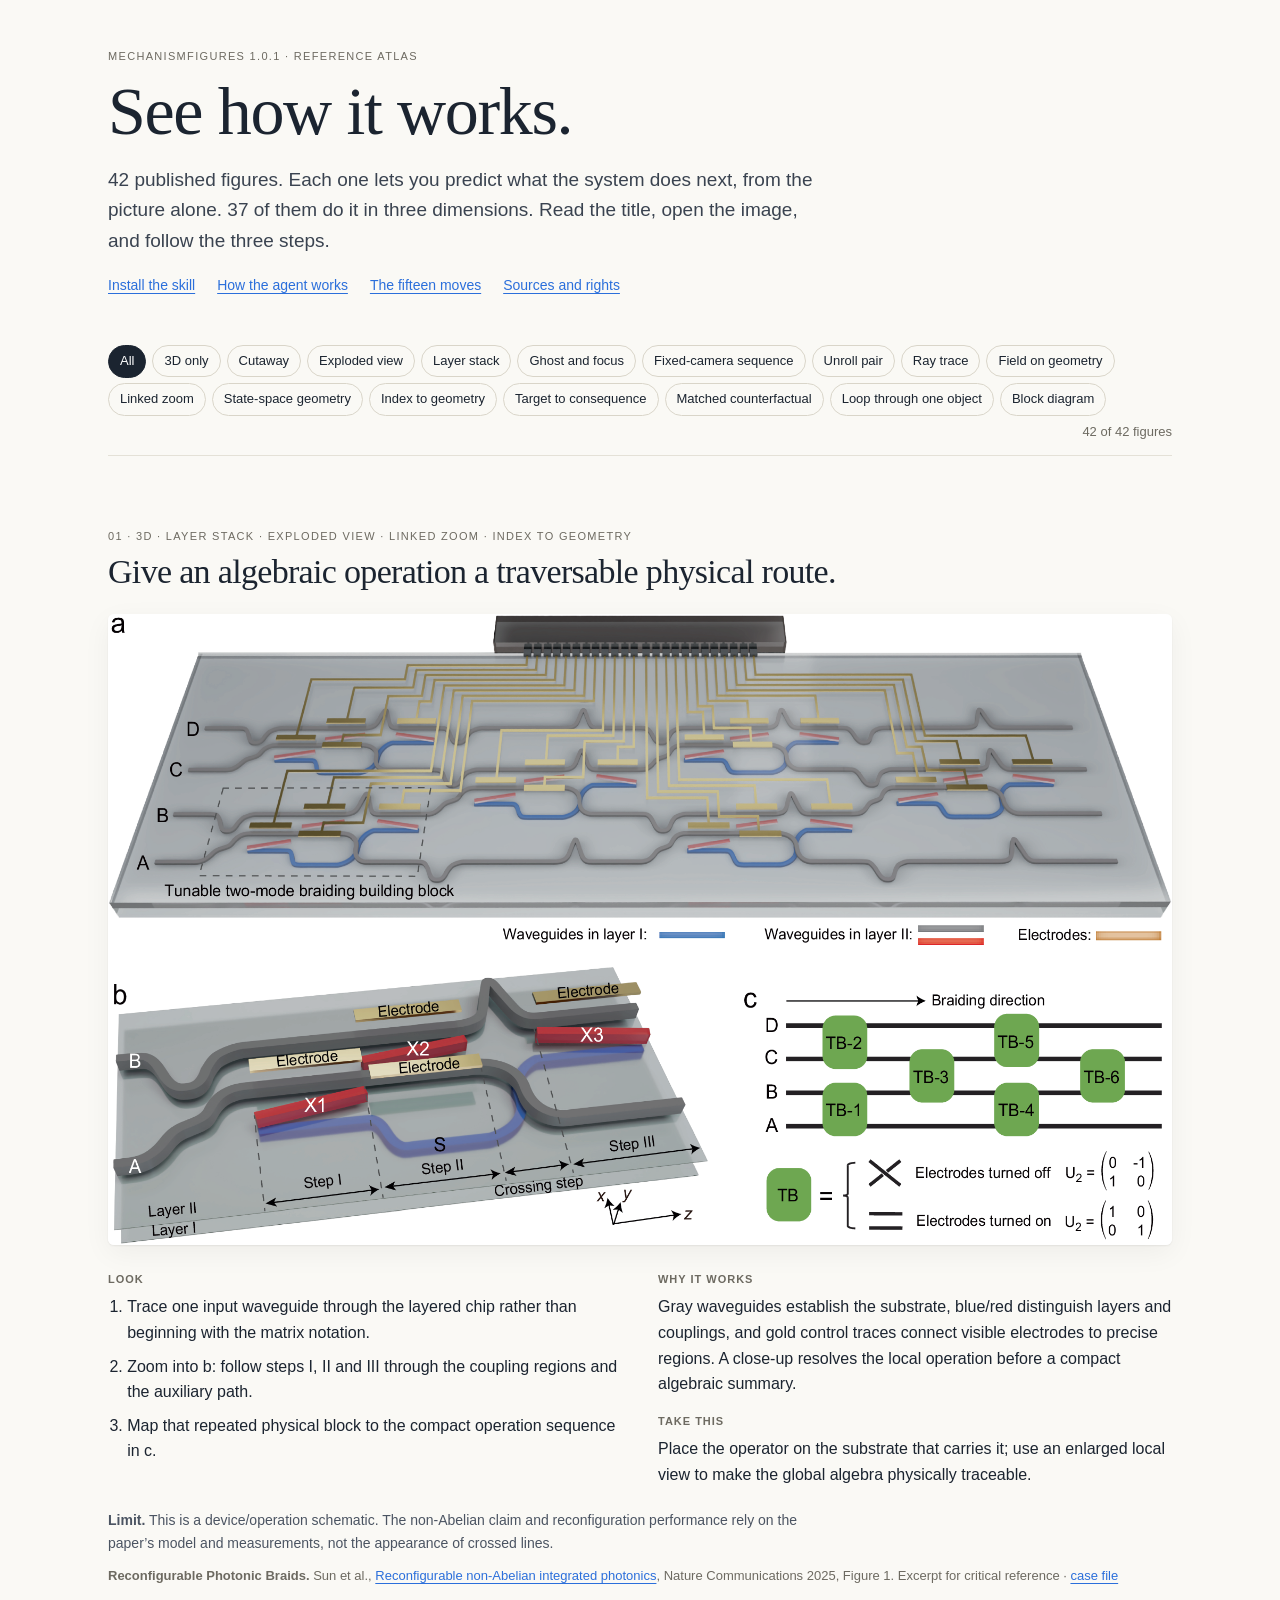
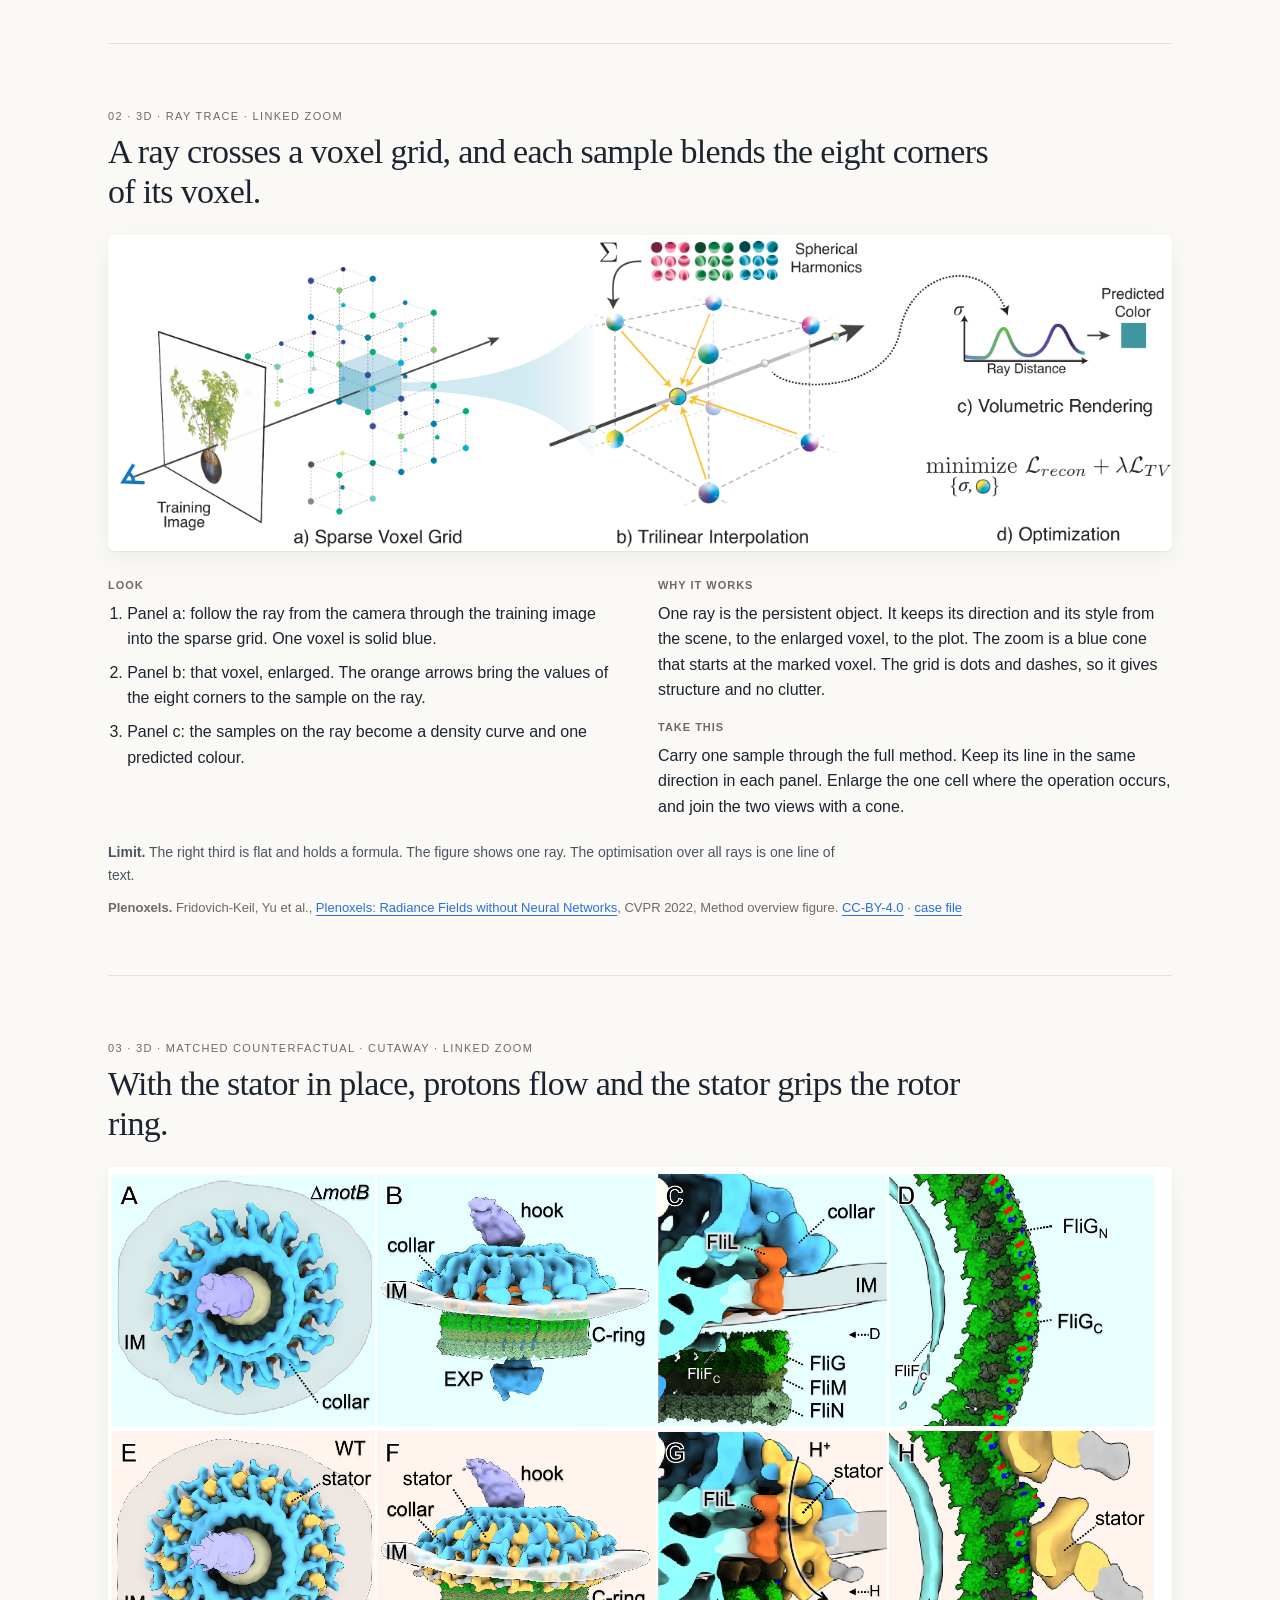
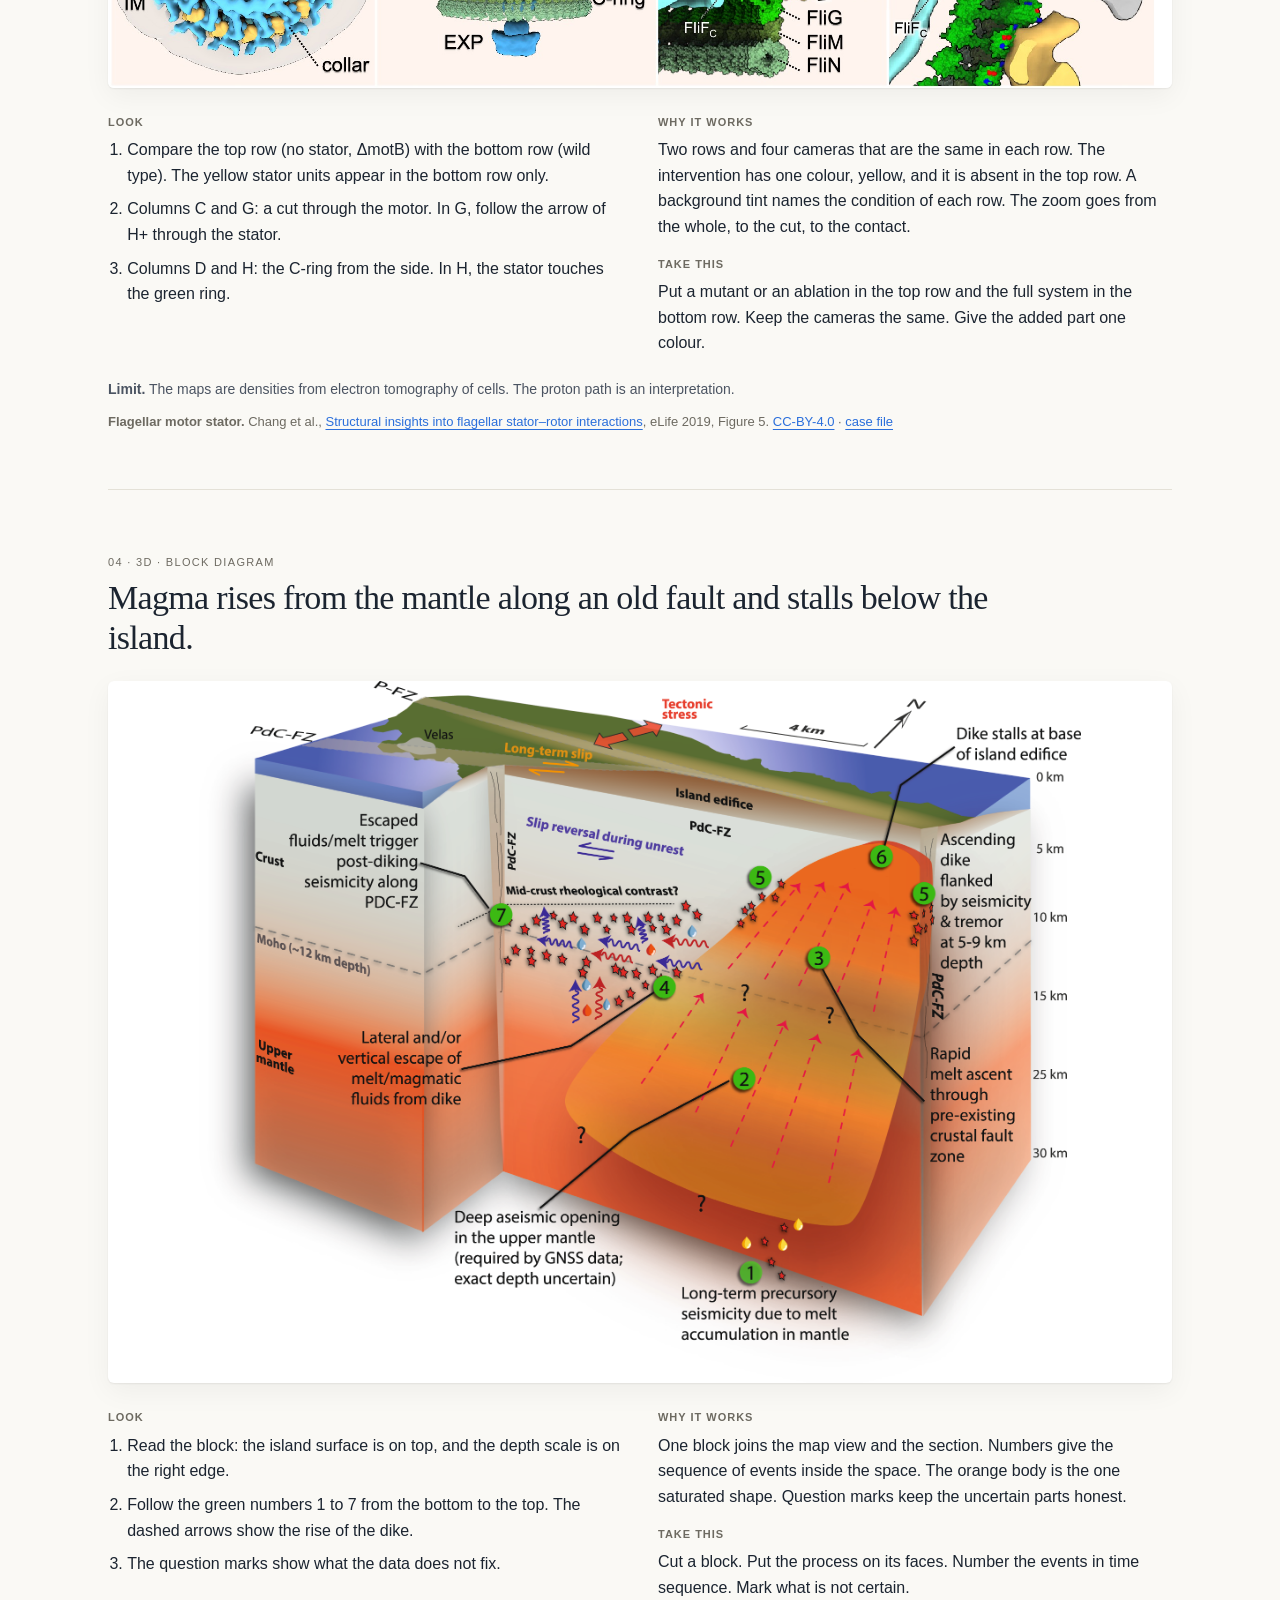
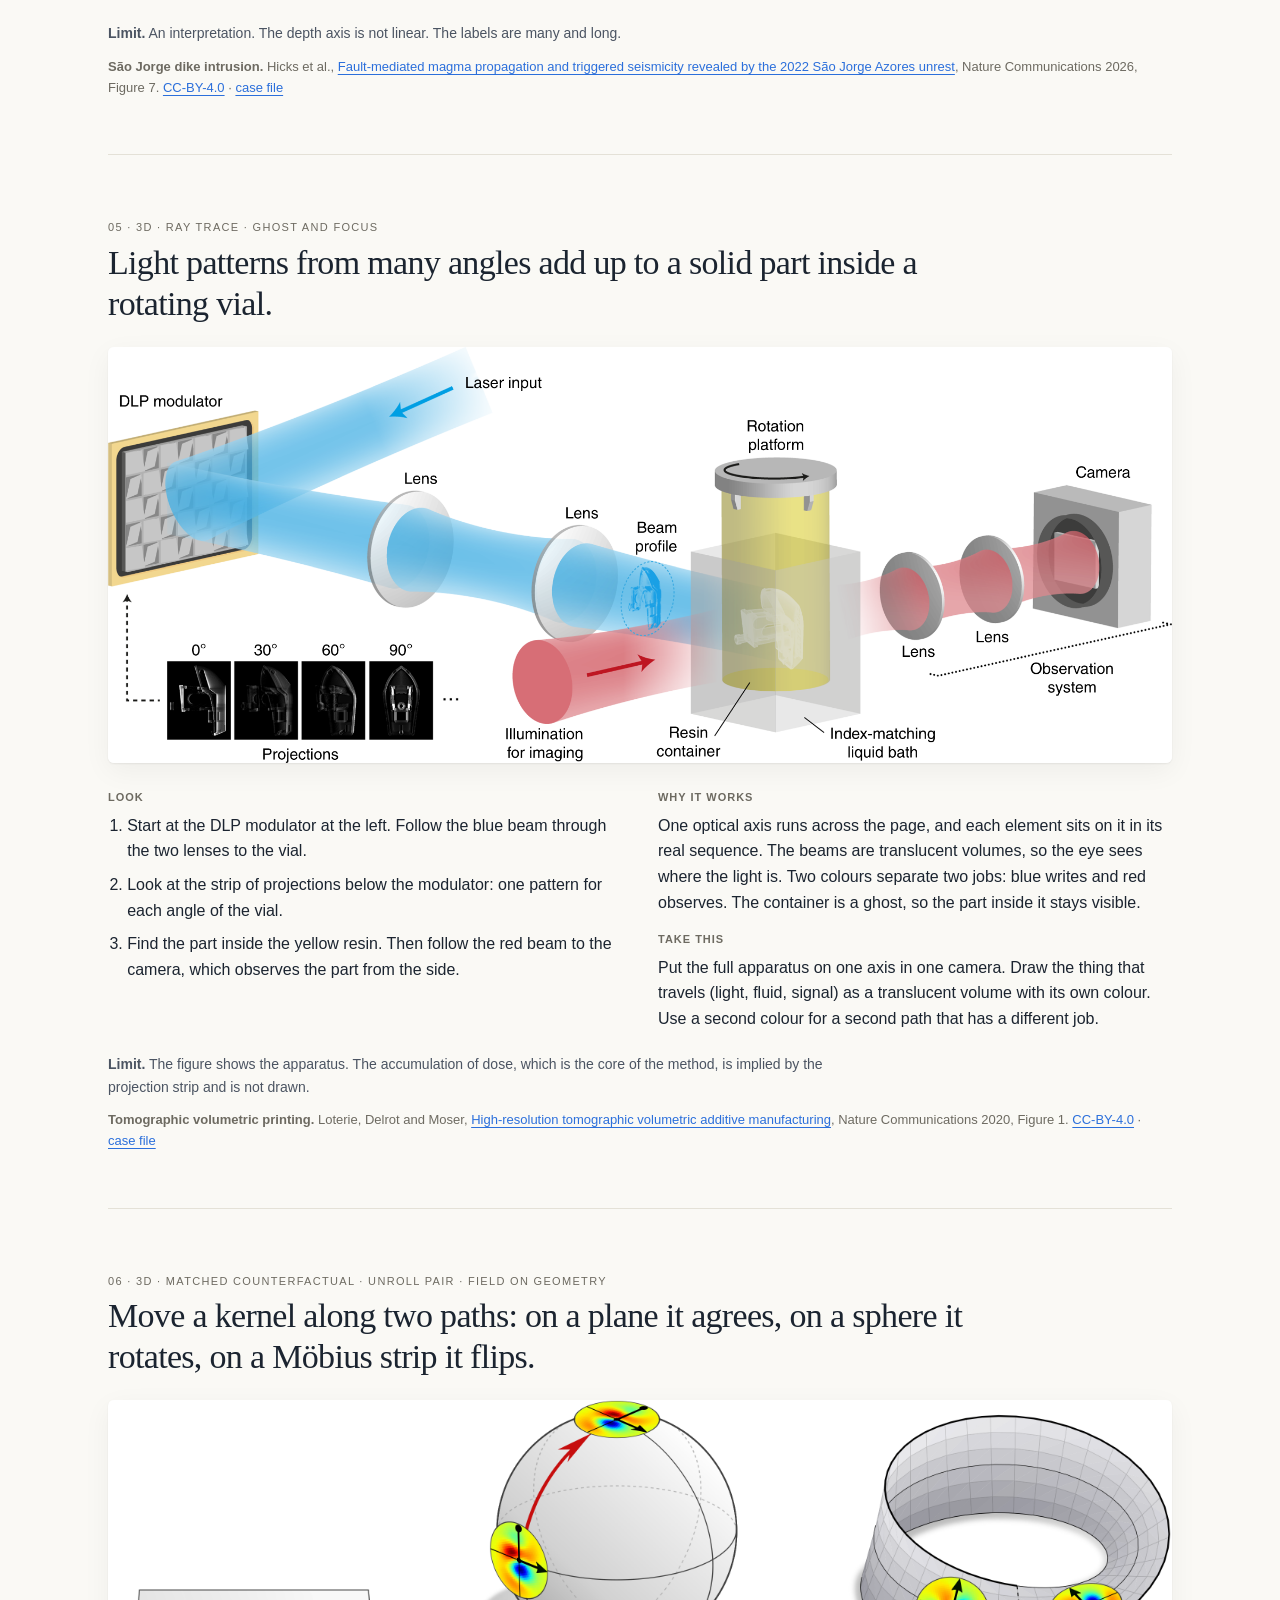
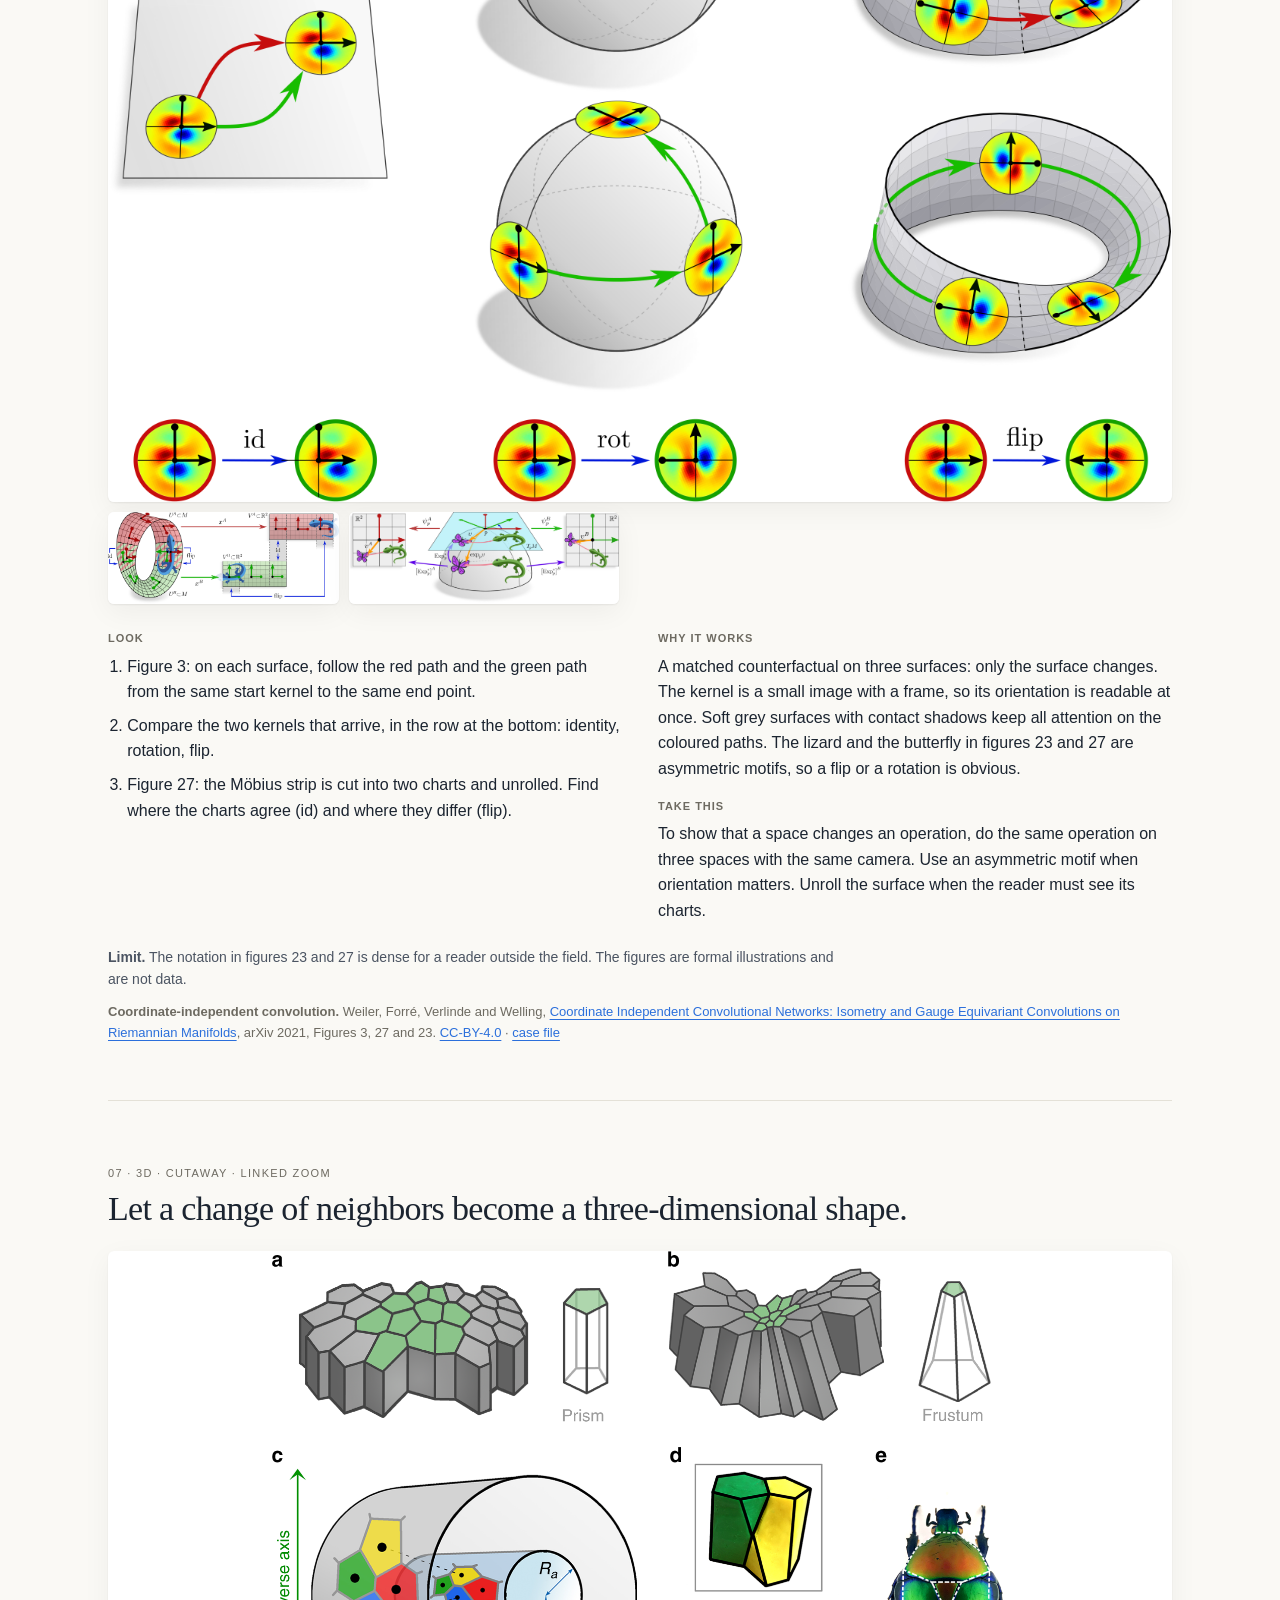
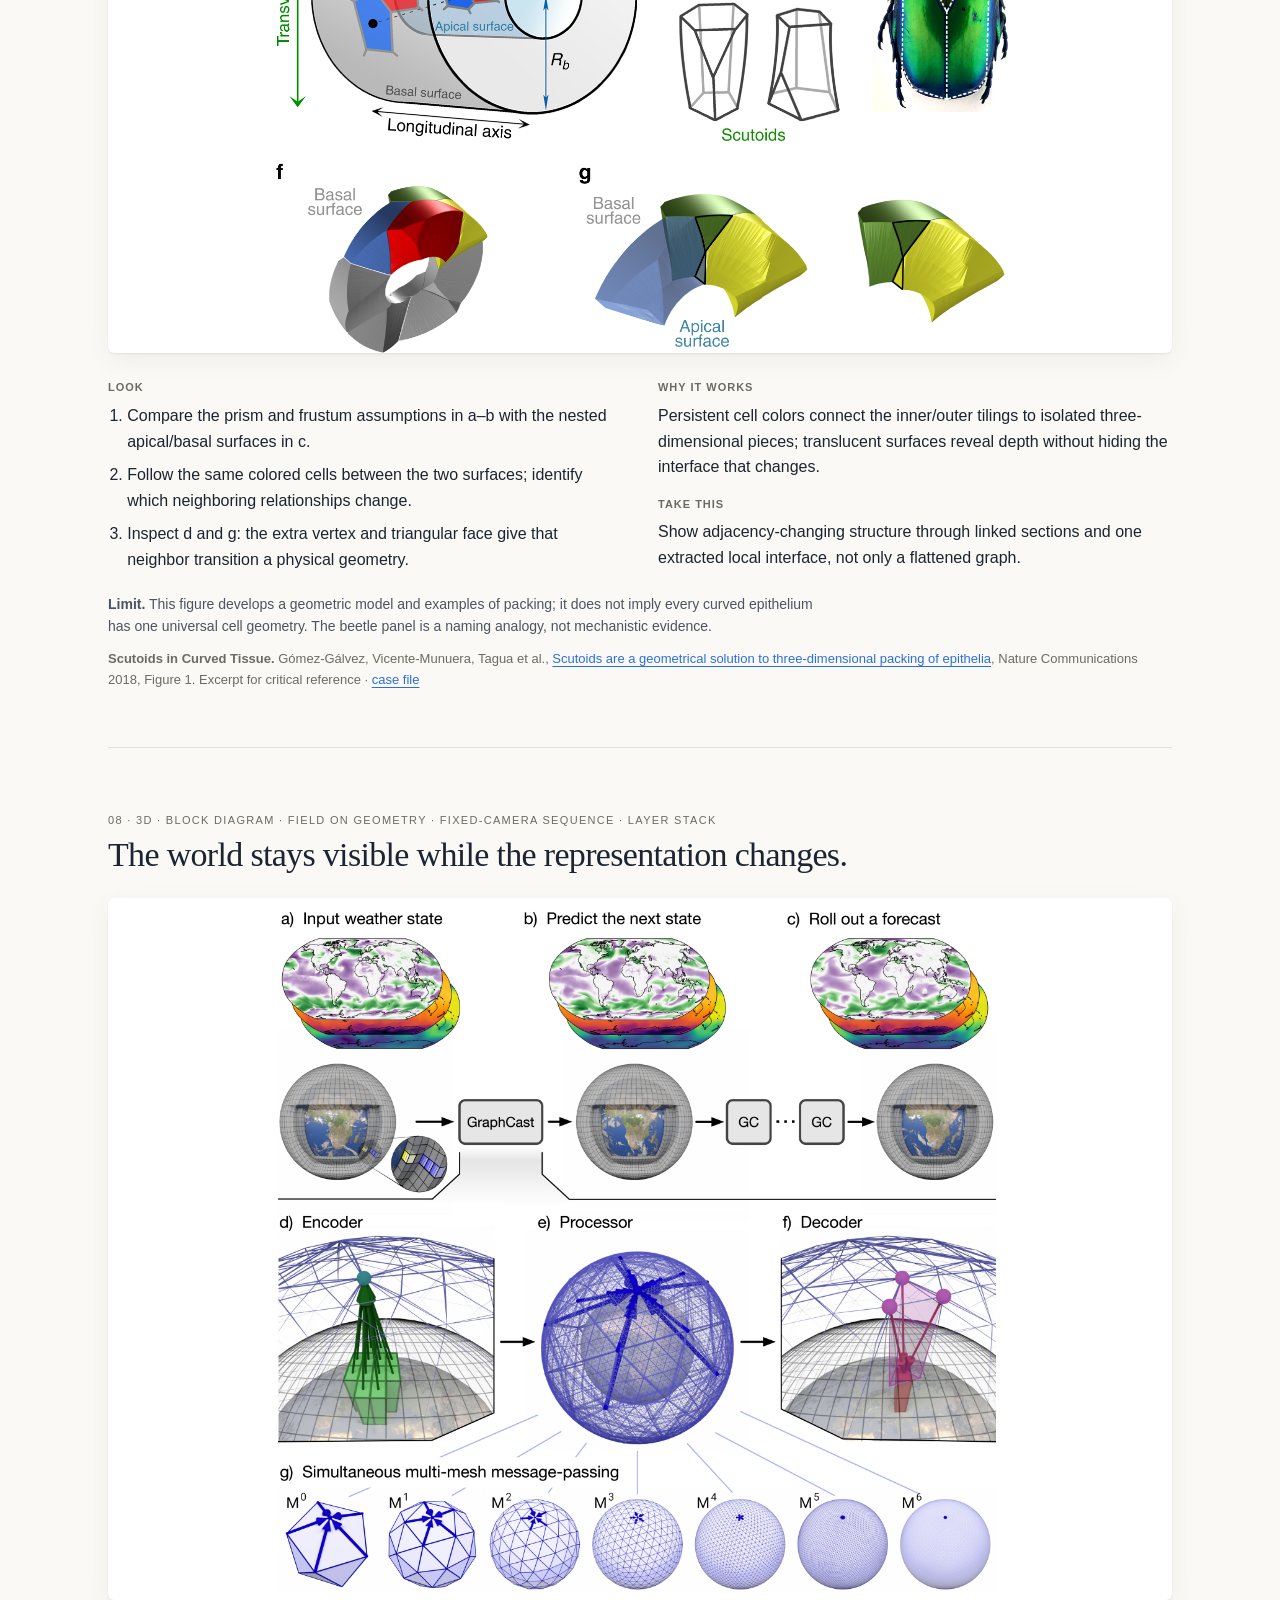
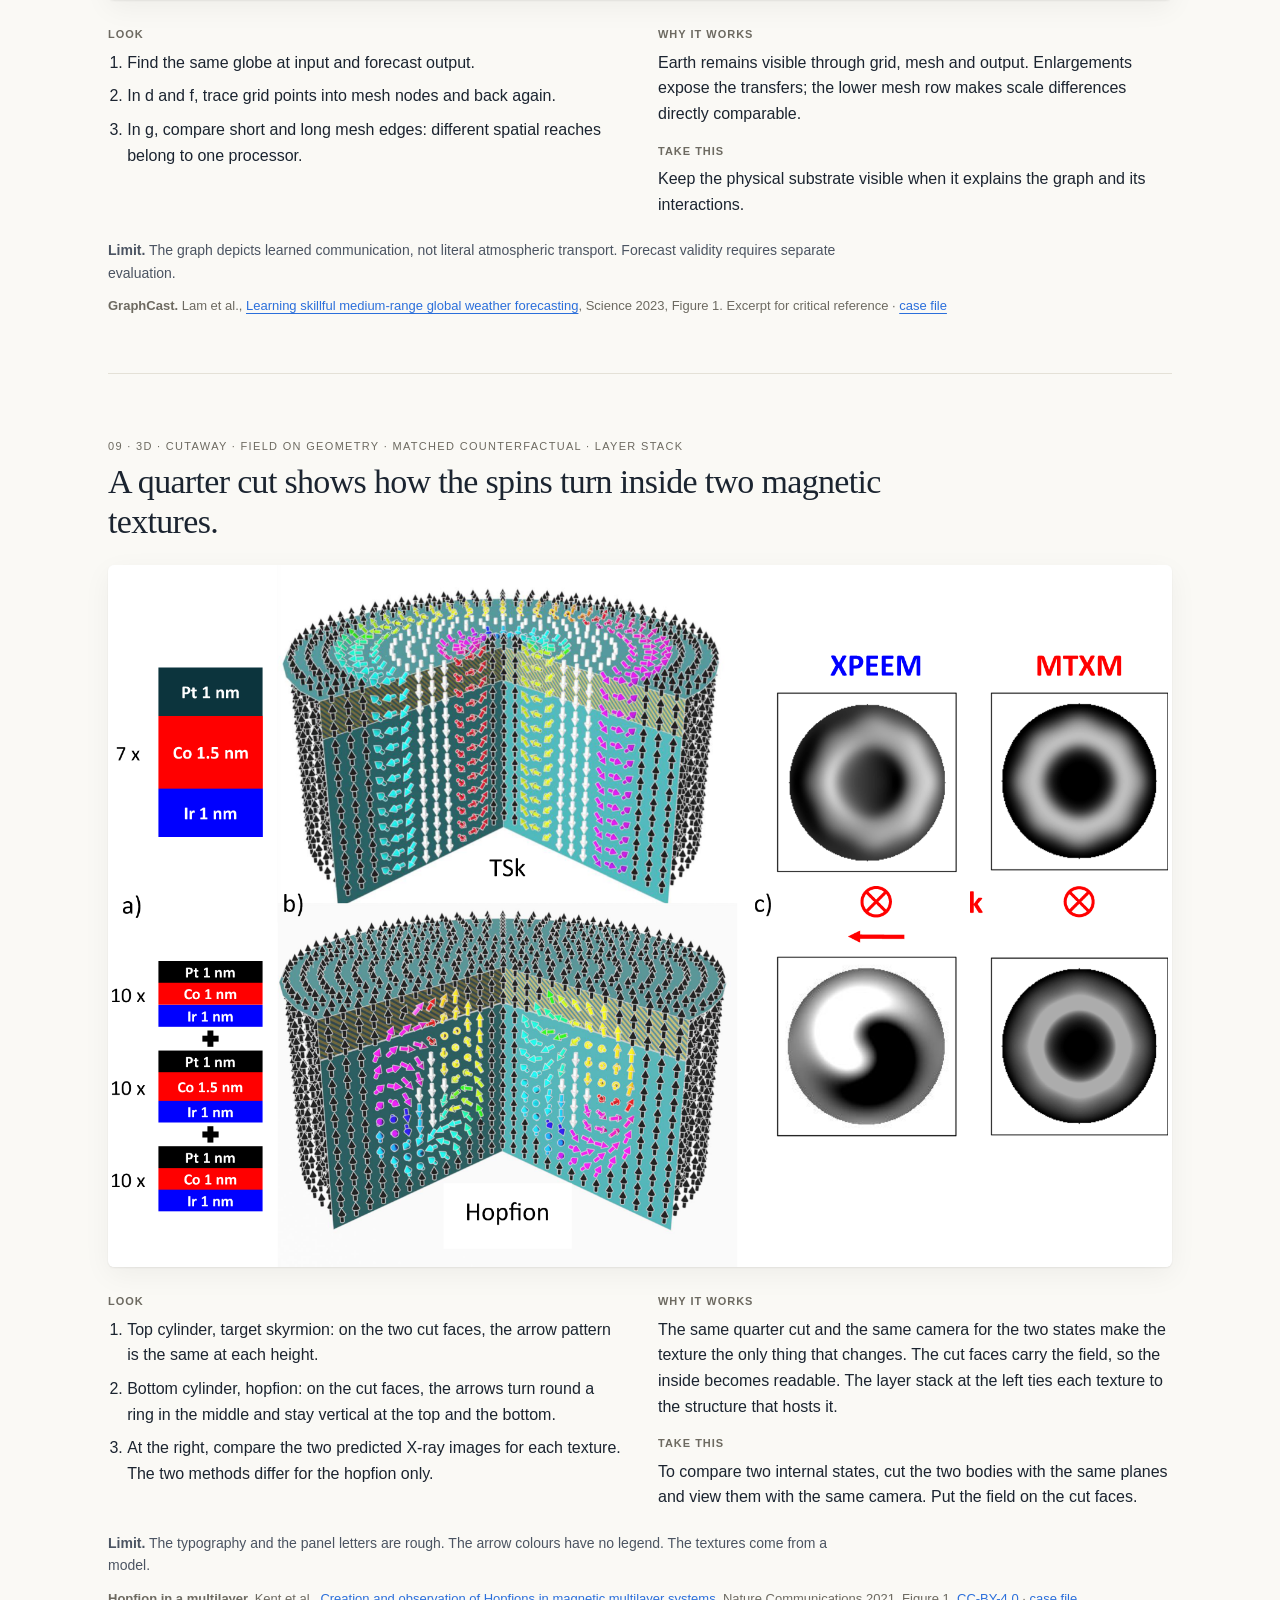
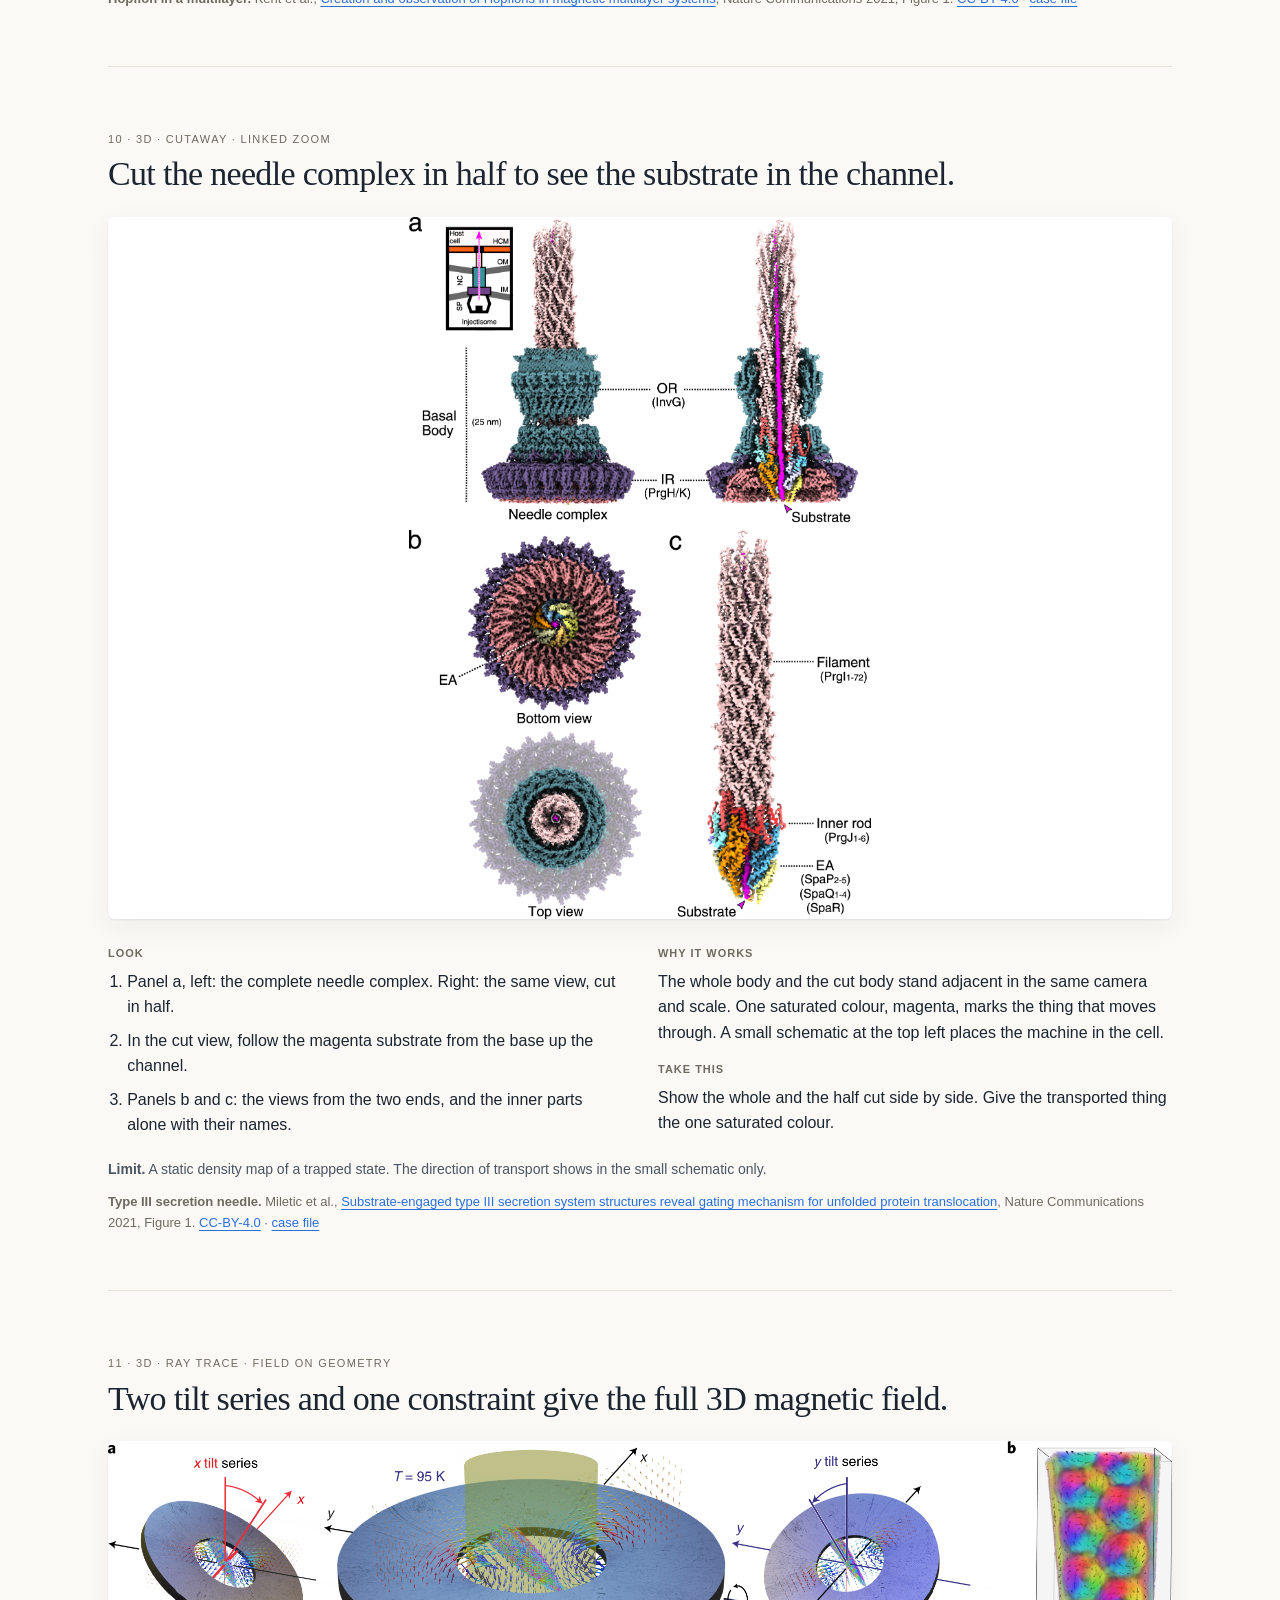
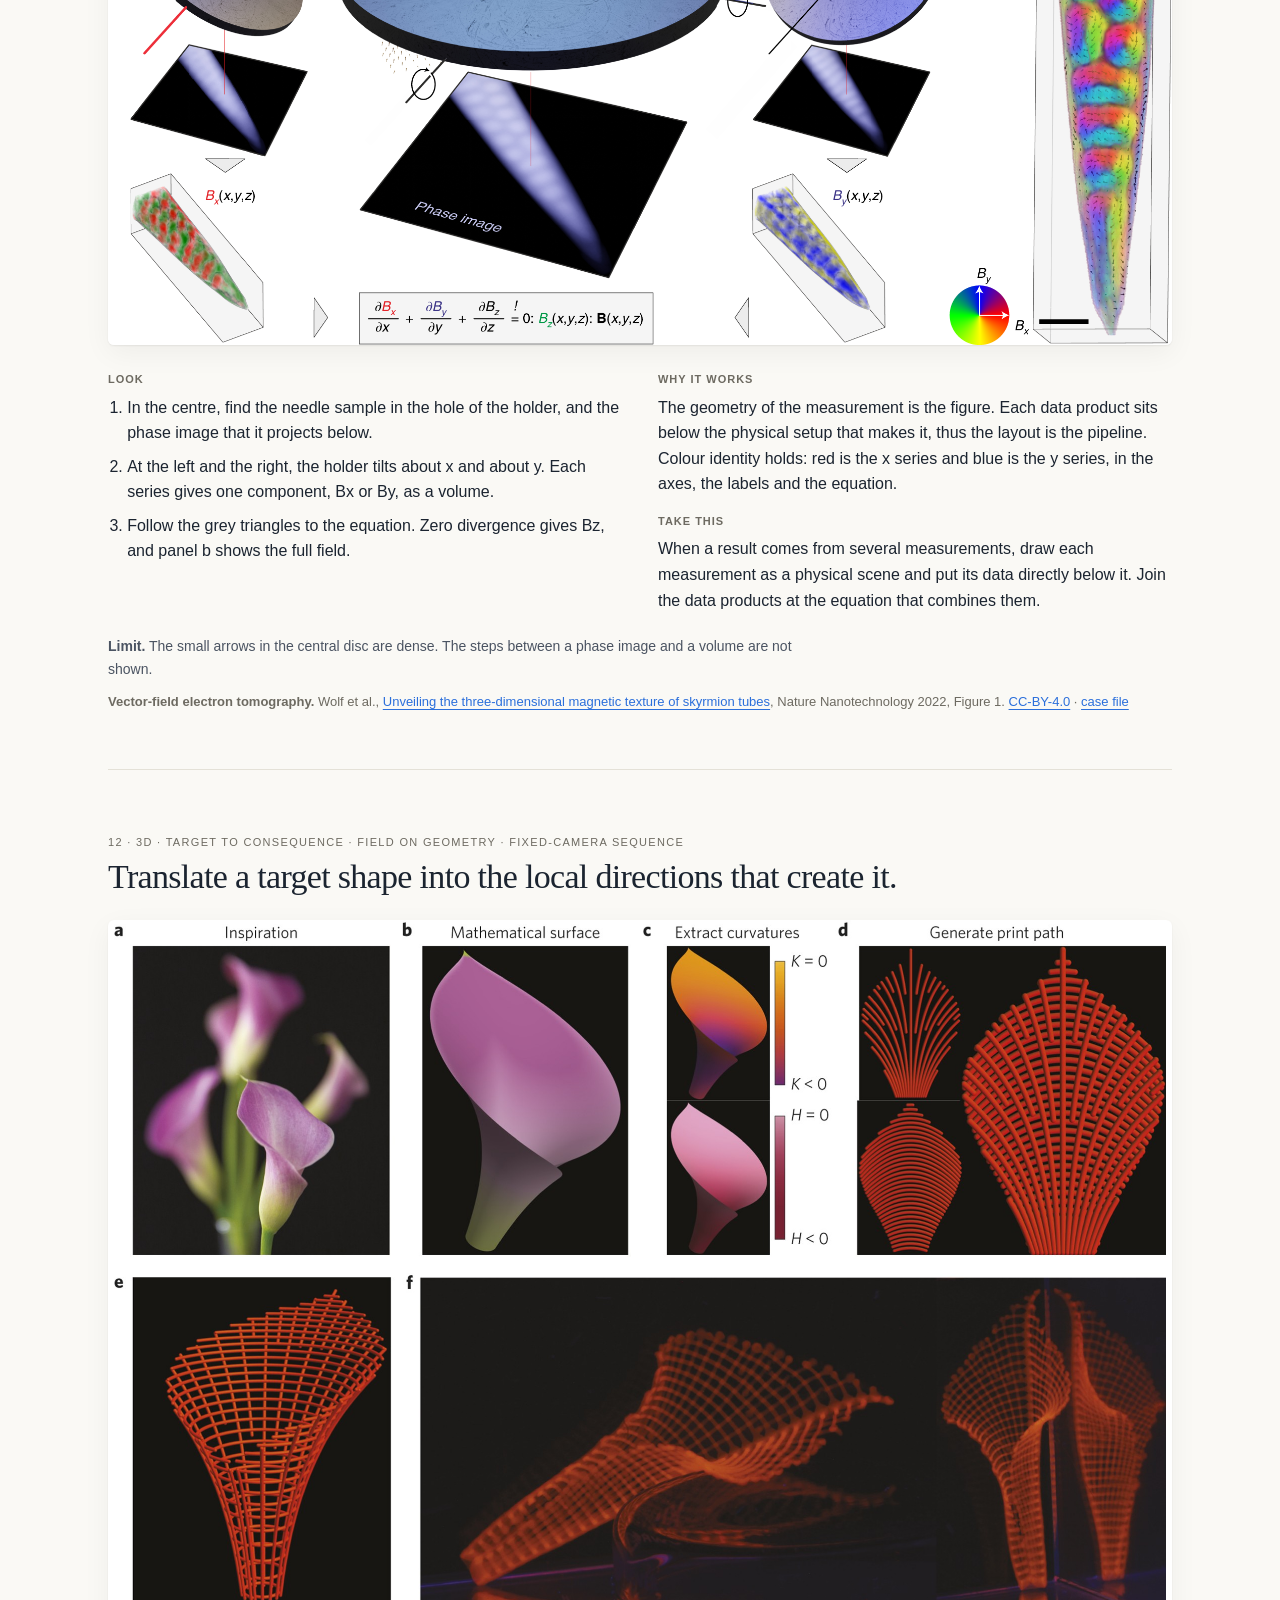
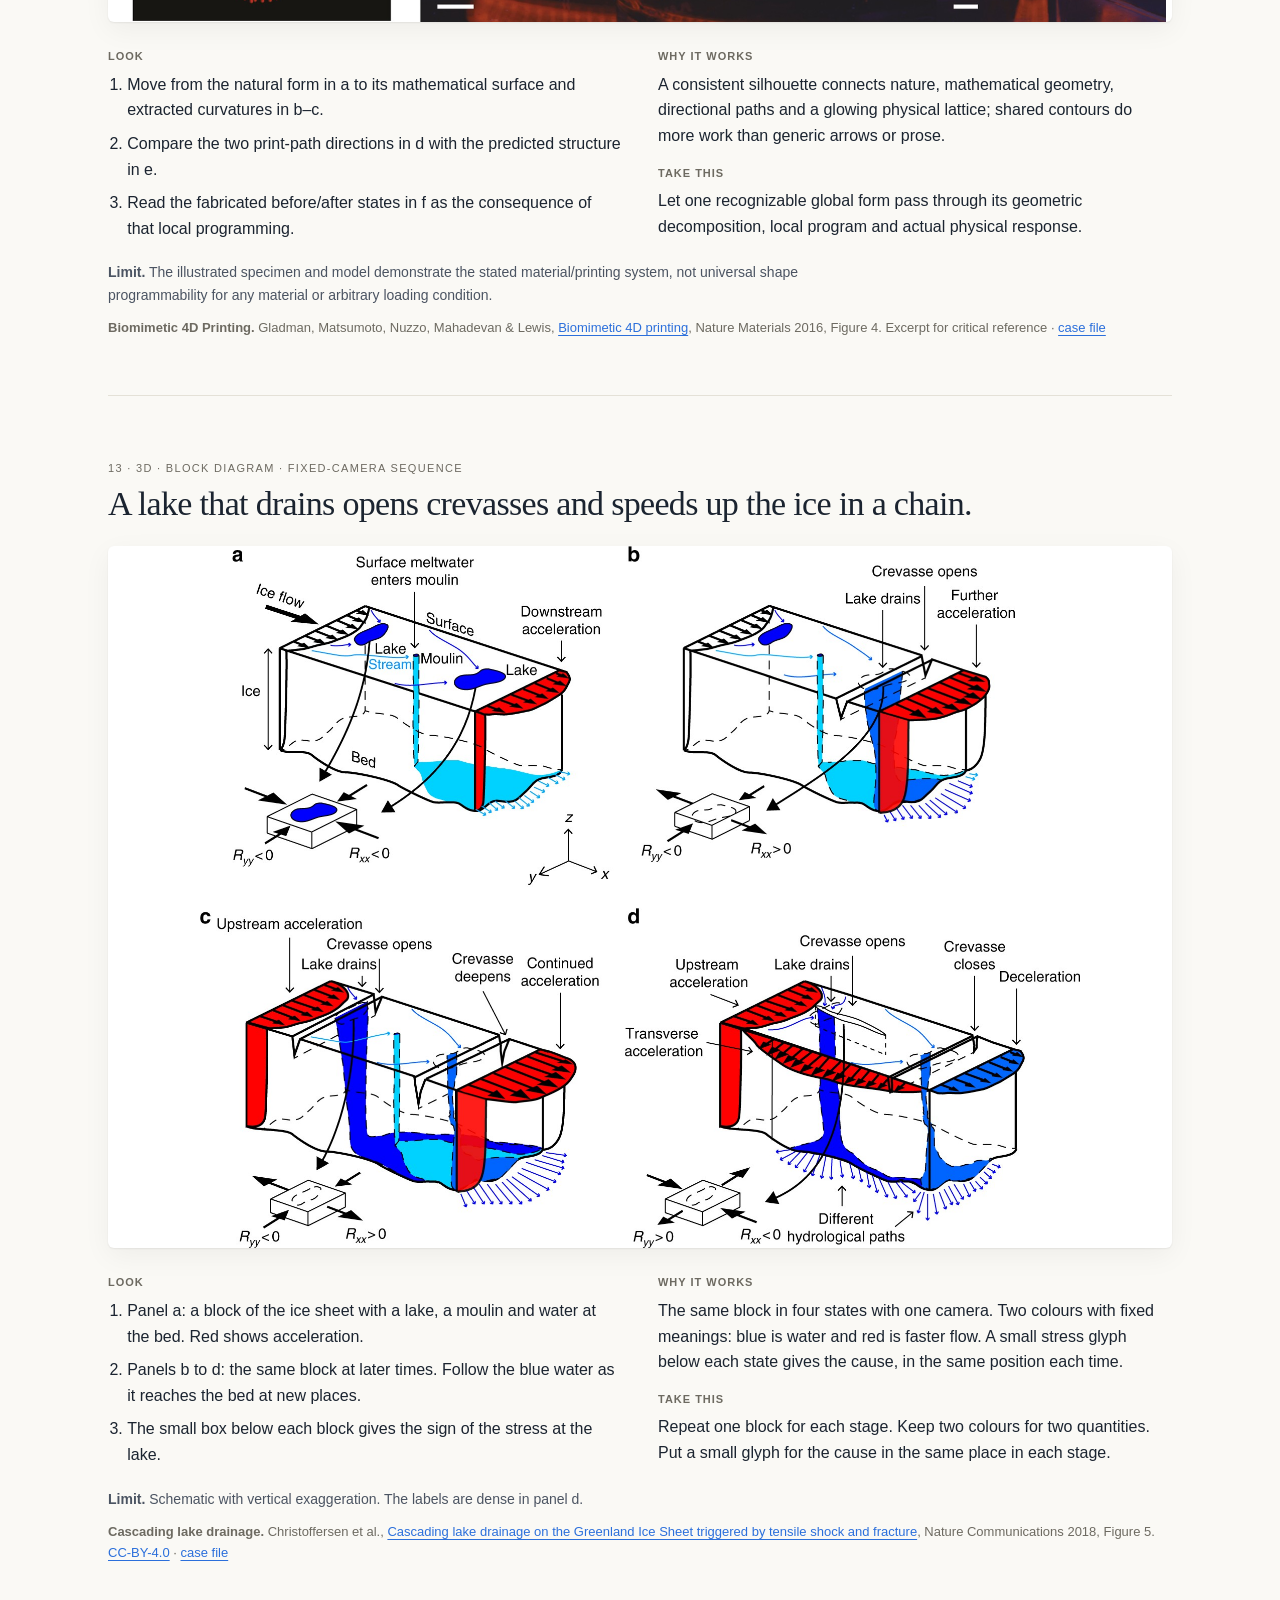
==== commit 4596dea4: "v1.0.1: remove grey defaults from the stage and add the unlit option - Palette context colours are p" ====
--- a/assets/gallery.html
+++ b/assets/gallery.html
@@ -35,7 +35,7 @@
 @media (prefers-reduced-motion:reduce){html{scroll-behavior:auto}}
 </style></head><body>
 <a class="skip" href="#atlas">Skip to the figures</a><main>
-<header class="intro"><p class="meta">MechanismFigures 1.0.0 · reference atlas</p>
+<header class="intro"><p class="meta">MechanismFigures 1.0.1 · reference atlas</p>
 <h1>See how it works.</h1>
 <p class="lead">42 published figures. Each one lets you predict what the system does next, from the picture alone. 37 of them do it in three dimensions. Read the title, open the image, and follow the three steps.</p>
 <p class="links"><a href="https://github.com/KumarNavish/MechanismFigures">Install the skill</a><a href="../SKILL.md">How the agent works</a><a href="../references/moves.md">The fifteen moves</a><a href="../THIRD_PARTY.md">Sources and rights</a></p></header>
